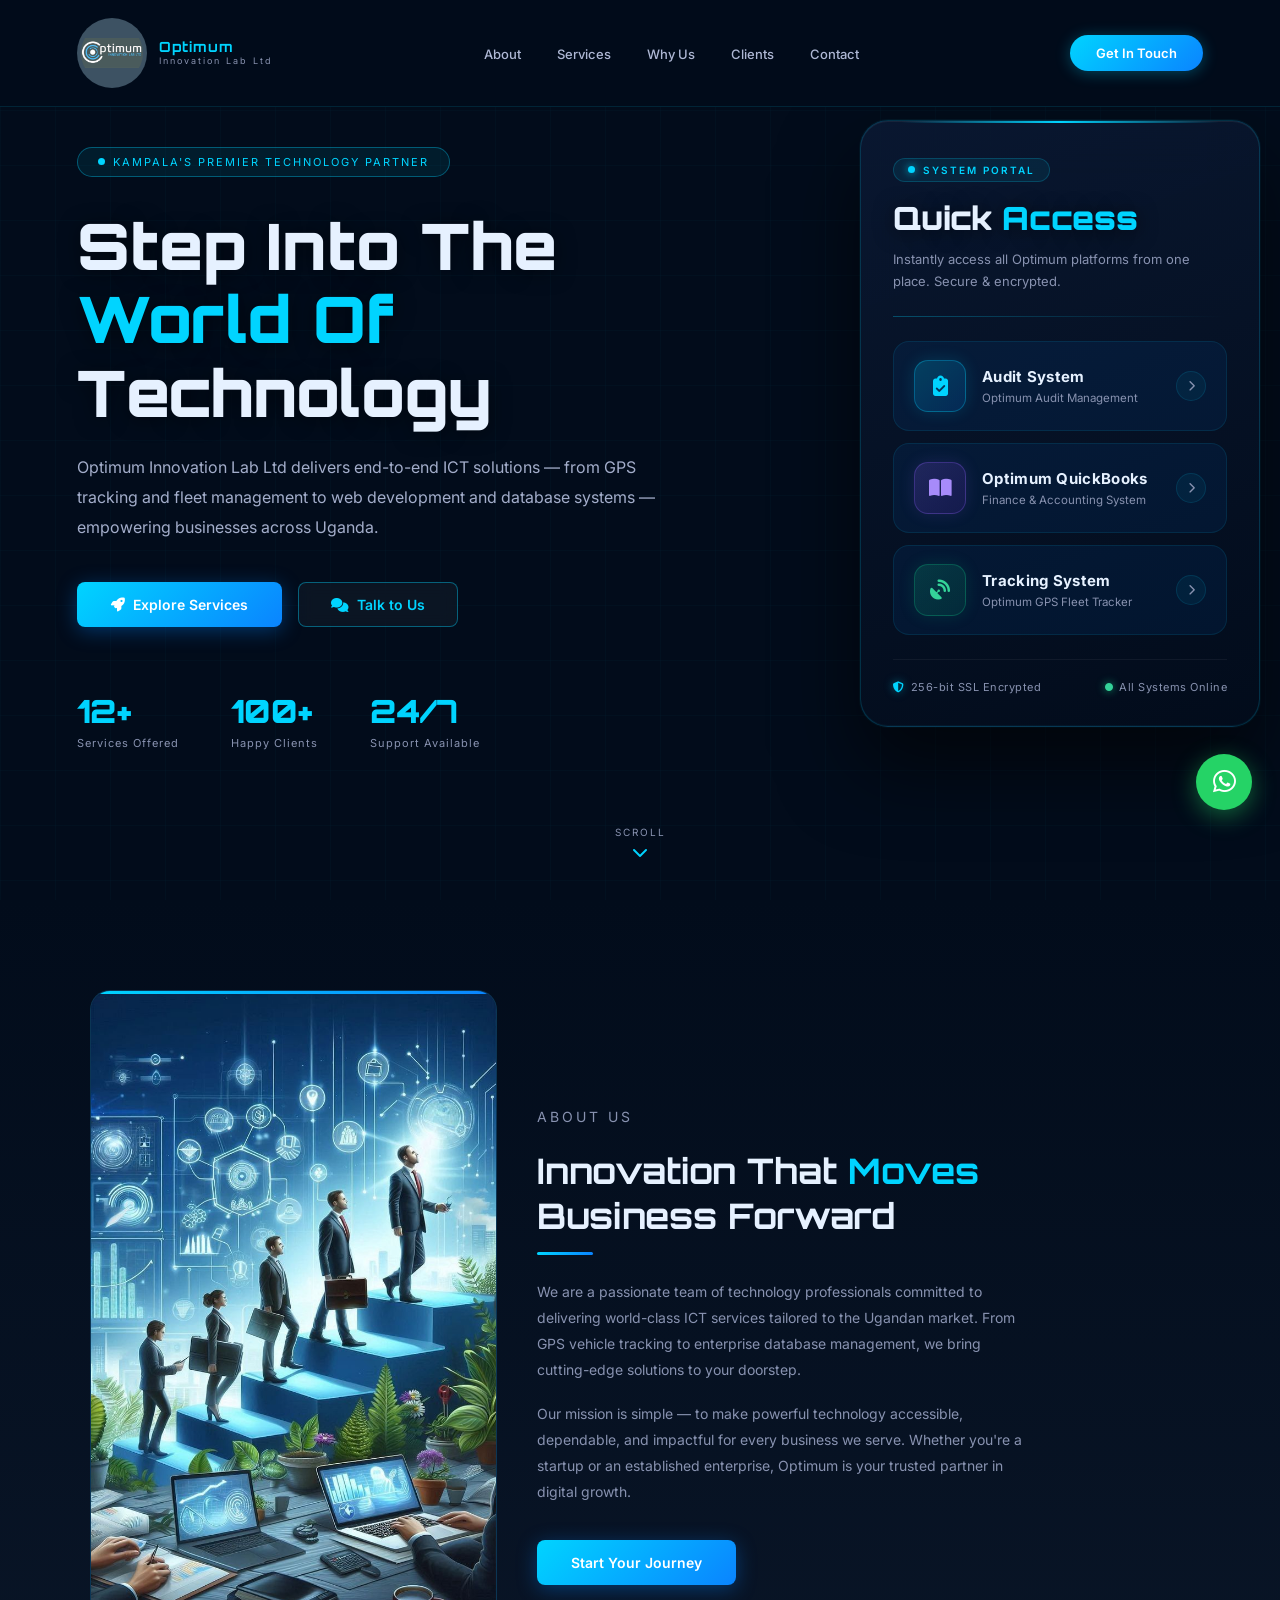
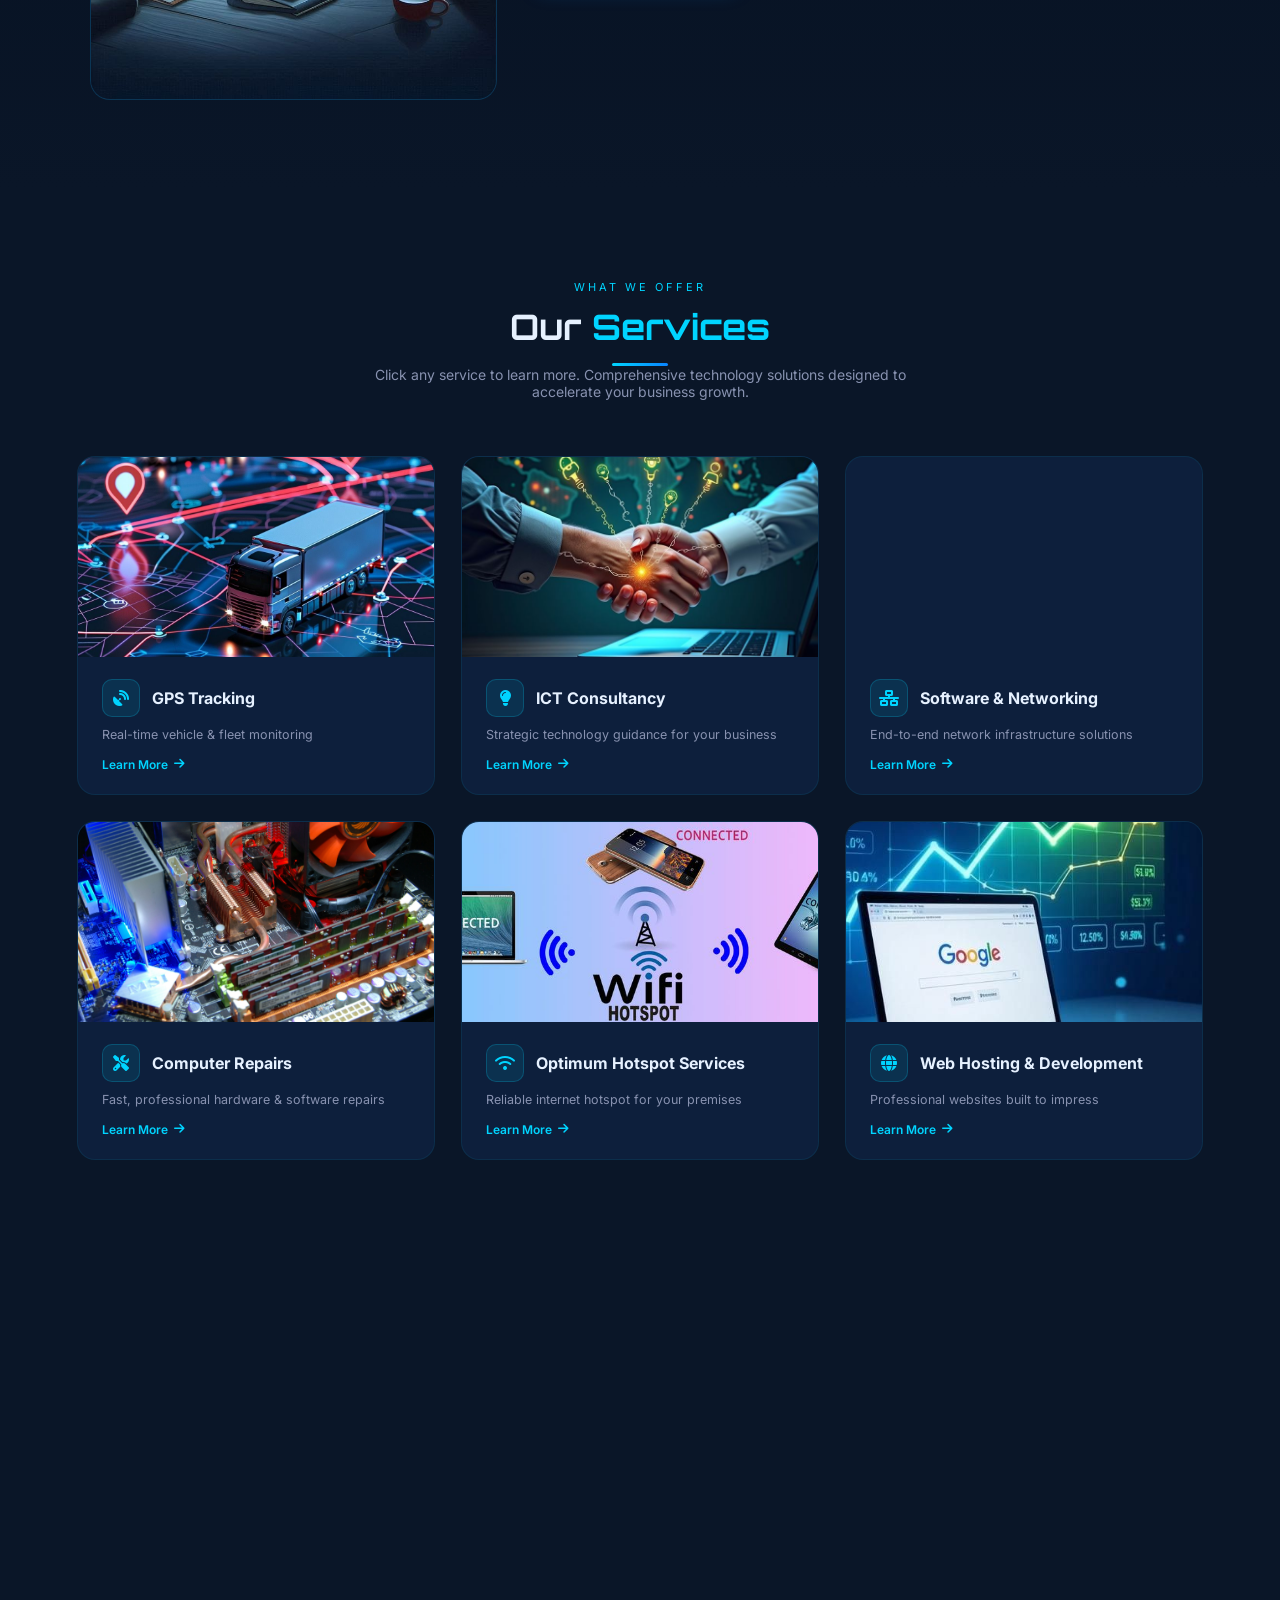
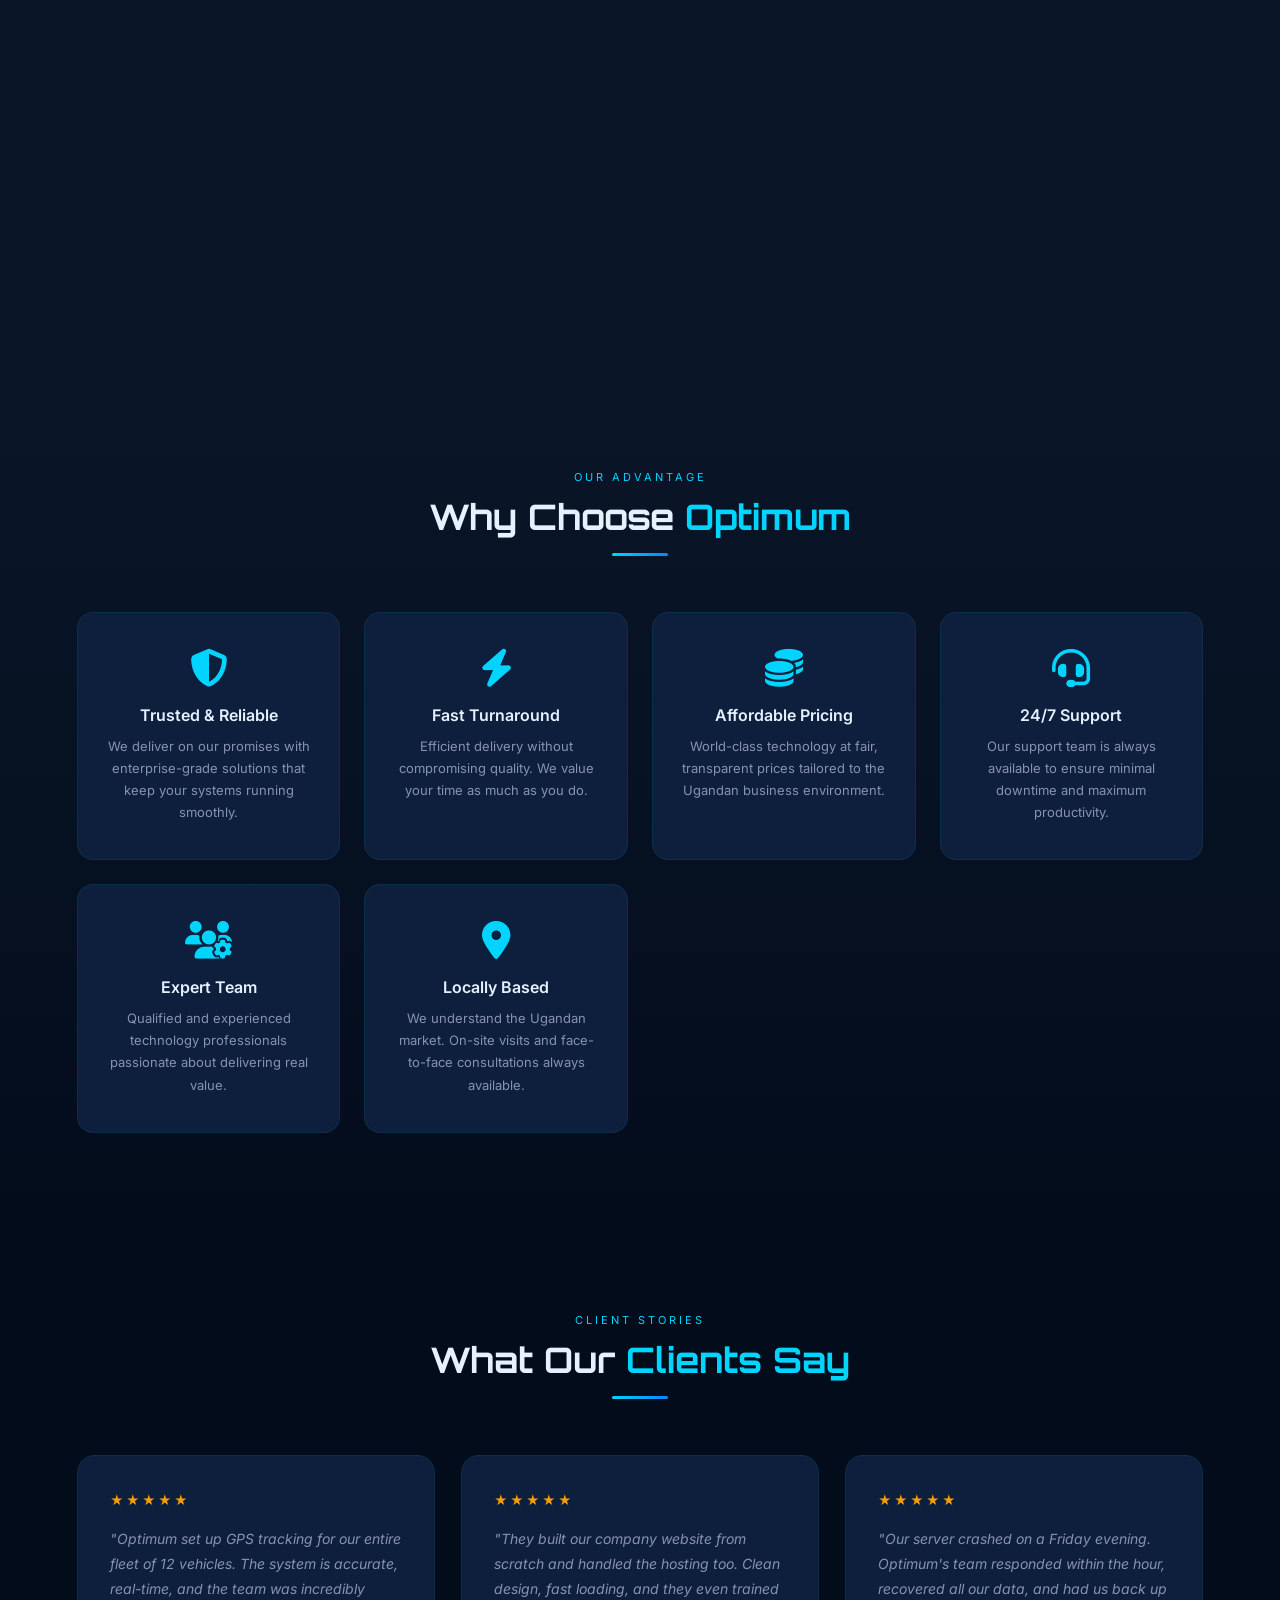
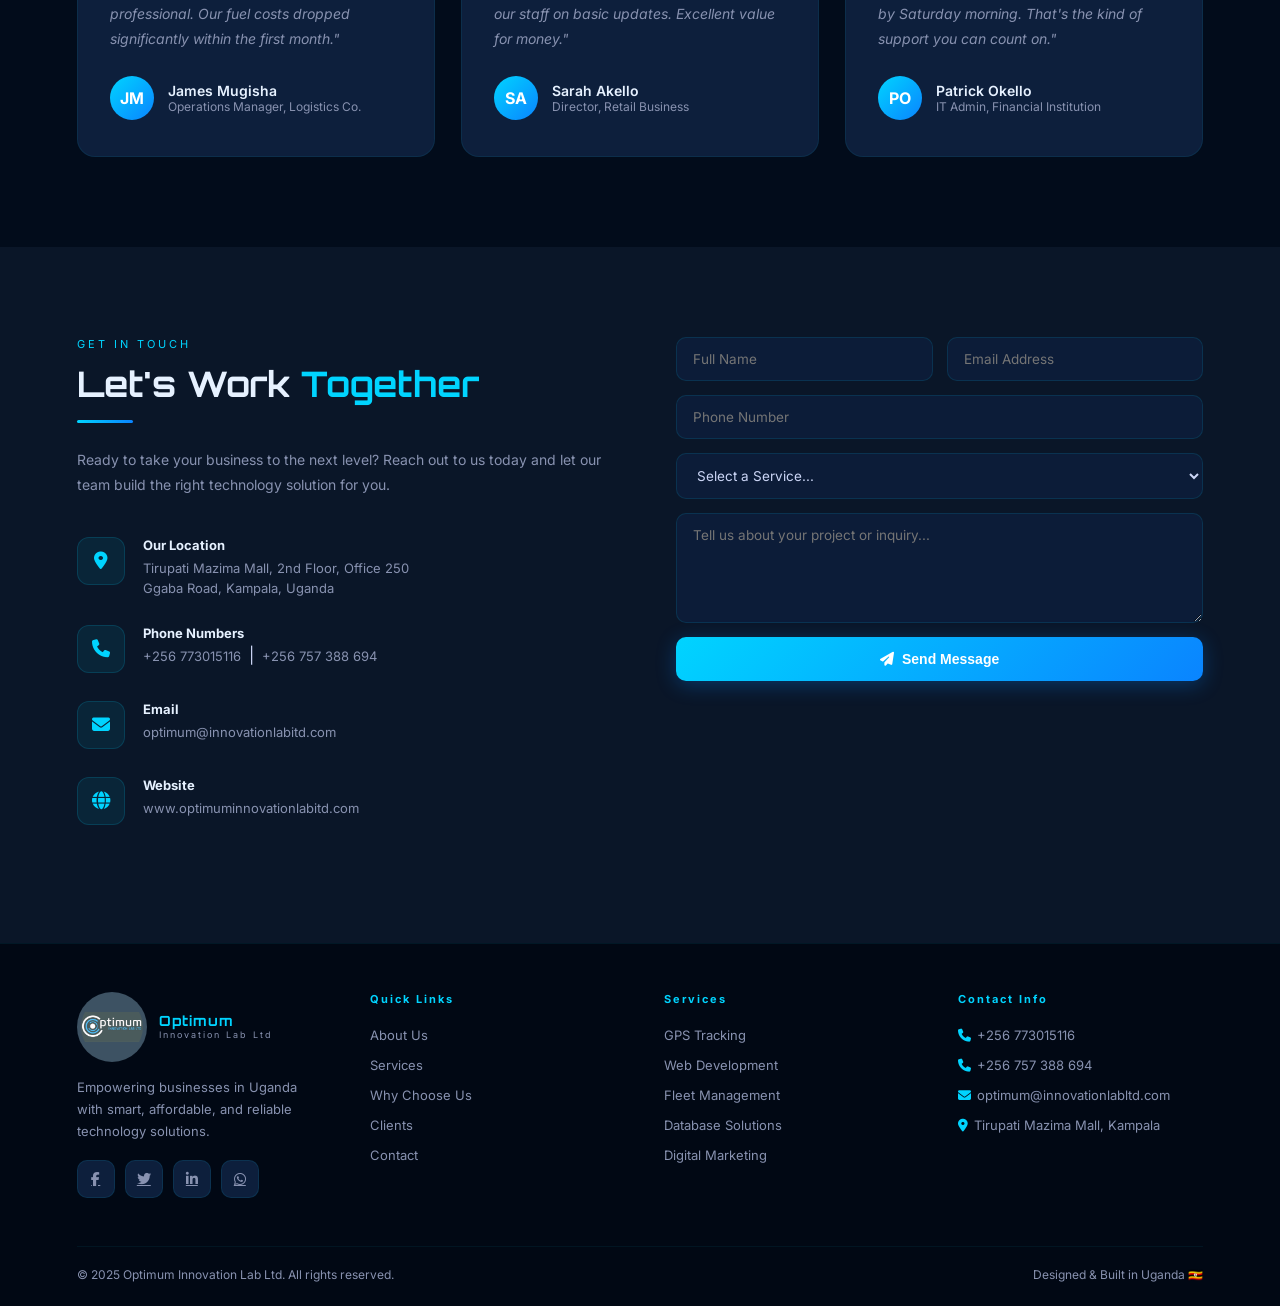
==== index.html @ 9315a6a3 "upgrade" ====
<!DOCTYPE html>
<html lang="en">
<head>
  <meta charset="UTF-8" />
  <meta name="viewport" content="width=device-width, initial-scale=1.0"/>

  <!-- ── SEO META ── -->
  <title>Optimum Innovation Lab Ltd | Premium ICT Solutions in Kampala, Uganda</title>
  <meta name="description" content="Optimum Innovation Lab Ltd is a full-service ICT company in Kampala, Uganda offering GPS tracking, web development, fleet management, database solutions, digital marketing and more."/>
  <meta name="keywords" content="ICT company Uganda, GPS tracking Kampala, web development Uganda, fleet management Uganda, database solutions, digital marketing Uganda, computer repairs Kampala"/>
  <meta name="author" content="Optimum Innovation Lab Ltd"/>
  <meta name="robots" content="index, follow"/>
  <link rel="canonical" href="https://www.optimuminnovationlabitd.com/"/>

  <!-- ── OPEN GRAPH ── -->
  <meta property="og:type" content="website"/>
  <meta property="og:url" content="https://www.optimuminnovationlabitd.com/"/>
  <meta property="og:title" content="Optimum Innovation Lab Ltd | Premium ICT Solutions"/>
  <meta property="og:description" content="Full-service ICT company in Kampala delivering GPS tracking, web development, fleet management, database systems and more."/>
  <meta property="og:image" content="https://www.optimuminnovationlabitd.com/images/og-image.jpg"/>
  <meta property="og:image:width" content="1200"/>
  <meta property="og:image:height" content="630"/>
  <meta property="og:site_name" content="Optimum Innovation Lab Ltd"/>
  <meta property="og:locale" content="en_UG"/>

  <!-- ── TWITTER CARD ── -->
  <meta name="twitter:card" content="summary_large_image"/>
  <meta name="twitter:title" content="Optimum Innovation Lab Ltd | Premium ICT Solutions"/>
  <meta name="twitter:description" content="Full-service ICT company in Kampala delivering GPS tracking, web development, fleet management and more."/>
  <meta name="twitter:image" content="https://www.optimuminnovationlabitd.com/images/og-image.jpg"/>

  <!-- ── FAVICON ── -->
  <link rel="icon" type="image/png" href="images/favicon.png"/>
  <link rel="apple-touch-icon" href="images/favicon.png"/>

  <!-- ── FONTS & ICONS ── -->
  <link href="https://fonts.googleapis.com/css2?family=Inter:wght@300;400;500;600;700;800&family=Orbitron:wght@700;900&display=swap" rel="stylesheet"/>
  <link href="https://cdnjs.cloudflare.com/ajax/libs/font-awesome/6.5.0/css/all.min.css" rel="stylesheet"/>

  <!-- ── STYLES ── -->
  <link rel="stylesheet" href="styles.css"/>

  

</head>
<body>

<!-- PAGE LOADER -->
<div id="loader">
  <div class="loader-logo">OPTIMUM</div>
  <div class="loader-bar"><div class="loader-fill"></div></div>
</div>

<!-- NAV -->
<script src="navbar.js"></script>

<div class="overlay" id="overlay" onclick="toggleMenu()"></div>
<div class="mobile-menu" id="mobileMenu">
  <a href="#about" onclick="toggleMenu()">About</a>
  <a href="#services" onclick="toggleMenu()">Services</a>
  <a href="#why" onclick="toggleMenu()">Why Us</a>
  <a href="#testimonials" onclick="toggleMenu()">Clients</a>
  <a href="#contact" onclick="toggleMenu()">Contact</a>
  <a href="#contact" class="btn-primary mobile-cta" onclick="toggleMenu()">Get In Touch</a>
</div>

<!-- HERO -->
<section id="hero">
  <div class="hero-video-wrap">
    <video autoplay muted loop playsinline>
      <source src="images/11.mp4" type="video/mp4"/>
      <source src="https://assets.mixkit.co/videos/preview/mixkit-digital-data-network-background-47666-large.mp4" type="video/mp4"/>
    </video>
  </div>
  <div class="hero-overlay"></div>

  <div class="hero-inner fade-up">
    <div class="hero-badge">
      <span class="dot"></span>
      Kampala's Premier Technology Partner
    </div>
    <h1>Step Into The <span>World Of</span><br/>Technology</h1>
    <p>Optimum Innovation Lab Ltd delivers end-to-end ICT solutions — from GPS tracking and fleet management to web development and database systems — empowering businesses across Uganda.</p>
    <div class="hero-btns">
      <a href="#services" class="btn-primary"><i class="fas fa-rocket"></i>Explore Services</a>
      <a href="#contact" class="btn-outline"><i class="fas fa-comments"></i>Talk to Us</a>
    </div>
    <div class="stats-bar">
      <div class="stat"><h3>12+</h3><p>Services Offered</p></div>
      <div class="stat"><h3>100+</h3><p>Happy Clients</p></div>
      <div class="stat"><h3>24/7</h3><p>Support Available</p></div>
    </div>
  </div>

  <!-- QUICK ACCESS PANEL -->
  <div class="quick-access fade-up">
    <div class="qa-badge">
      <span class="qa-badge-dot"></span>
      <span>System Portal</span>
    </div>
    <h2 class="qa-title">Quick <span>Access</span></h2>
    <p class="qa-subtitle">Instantly access all Optimum platforms from one place. Secure & encrypted.</p>
    <div class="qa-divider"></div>
    <div class="quick-links">
      <a href="#" class="quick-link-card" target="_blank" rel="noopener">
        <div class="ql-icon-wrap audit"><i class="fas fa-clipboard-check"></i></div>
        <div class="ql-text">
          <span class="ql-title">Audit System</span>
          <span class="ql-desc">Optimum Audit Management</span>
        </div>
        <div class="ql-arrow"><i class="fas fa-chevron-right"></i></div>
      </a>
      <a href="#" class="quick-link-card" target="_blank" rel="noopener">
        <div class="ql-icon-wrap books"><i class="fas fa-book-open"></i></div>
        <div class="ql-text">
          <span class="ql-title">Optimum QuickBooks</span>
          <span class="ql-desc">Finance & Accounting System</span>
        </div>
        <div class="ql-arrow"><i class="fas fa-chevron-right"></i></div>
      </a>
      <a href="#" class="quick-link-card" target="_blank" rel="noopener">
        <div class="ql-icon-wrap tracking"><i class="fas fa-satellite-dish"></i></div>
        <div class="ql-text">
          <span class="ql-title">Tracking System</span>
          <span class="ql-desc">Optimum GPS Fleet Tracker</span>
        </div>
        <div class="ql-arrow"><i class="fas fa-chevron-right"></i></div>
      </a>
    </div>
    <div class="qa-footer">
      <div class="qa-footer-left">
        <i class="fas fa-shield-alt"></i>
        <span>256-bit SSL Encrypted</span>
      </div>
      <div class="qa-footer-right">
        <i class="fas fa-circle"></i>
        <span>All Systems Online</span>
      </div>
    </div>
  </div>

  <div class="scroll-arrow">
    <span>SCROLL</span>
    <i class="fas fa-chevron-down"></i>
  </div>
</section>

<!-- ABOUT -->
<section id="about">
  <div class="about-grid">
    <div class="about-card fade-up">
      <img
        class="about-card-img"
        src="images/_.jpeg"
        alt="Optimum Innovation Lab team at work in Kampala Uganda"
        loading="lazy"
        onerror="this.src='https://images.pexels.com/photos/3183197/pexels-photo-3183197.jpeg?auto=compress&cs=tinysrgb&w=800';"
      />
    </div>
    <div class="about-text fade-up">
      <p class="section-label">About Us</p>
      <h2 class="section-title">Innovation That <span>Moves</span><br/>Business Forward</h2>
      <div class="divider"></div>
      <p>We are a passionate team of technology professionals committed to delivering world-class ICT services tailored to the Ugandan market. From GPS vehicle tracking to enterprise database management, we bring cutting-edge solutions to your doorstep.</p>
      <p>Our mission is simple — to make powerful technology accessible, dependable, and impactful for every business we serve. Whether you're a startup or an established enterprise, Optimum is your trusted partner in digital growth.</p>
      <a href="#contact" class="btn-primary about-cta">Start Your Journey</a>
    </div>
  </div>
</section>

<!-- SERVICES -->
<section id="services">
  <div class="section-header-center fade-up">
    <p class="section-label">What We Offer</p>
    <h2 class="section-title">Our <span>Services</span></h2>
    <div class="divider"></div>
    <p class="section-intro">Click any service to learn more. Comprehensive technology solutions designed to accelerate your business growth.</p>
  </div>
  <div class="services-grid" id="servicesGrid"></div>
</section>

<!-- WHY US -->
<section id="why">
  <div class="section-header-center fade-up">
    <p class="section-label">Our Advantage</p>
    <h2 class="section-title">Why Choose <span>Optimum</span></h2>
    <div class="divider"></div>
  </div>
  <div class="why-grid">
    <div class="why-card fade-up"><i class="fas fa-shield-alt"></i><h3>Trusted & Reliable</h3><p>We deliver on our promises with enterprise-grade solutions that keep your systems running smoothly.</p></div>
    <div class="why-card fade-up"><i class="fas fa-bolt"></i><h3>Fast Turnaround</h3><p>Efficient delivery without compromising quality. We value your time as much as you do.</p></div>
    <div class="why-card fade-up"><i class="fas fa-coins"></i><h3>Affordable Pricing</h3><p>World-class technology at fair, transparent prices tailored to the Ugandan business environment.</p></div>
    <div class="why-card fade-up"><i class="fas fa-headset"></i><h3>24/7 Support</h3><p>Our support team is always available to ensure minimal downtime and maximum productivity.</p></div>
    <div class="why-card fade-up"><i class="fas fa-users-cog"></i><h3>Expert Team</h3><p>Qualified and experienced technology professionals passionate about delivering real value.</p></div>
    <div class="why-card fade-up"><i class="fas fa-map-marker-alt"></i><h3>Locally Based</h3><p>We understand the Ugandan market. On-site visits and face-to-face consultations always available.</p></div>
  </div>
</section>

<!-- TESTIMONIALS -->
<section id="testimonials">
  <div class="section-header-center fade-up">
    <p class="section-label">Client Stories</p>
    <h2 class="section-title">What Our <span>Clients Say</span></h2>
    <div class="divider"></div>
  </div>
  <div class="testimonials-grid">
    <div class="testi-card fade-up">
      <div class="stars">★★★★★</div>
      <p class="testi-text">"Optimum set up GPS tracking for our entire fleet of 12 vehicles. The system is accurate, real-time, and the team was incredibly professional. Our fuel costs dropped significantly within the first month."</p>
      <div class="testi-author">
        <div class="testi-avatar">JM</div>
        <div><div class="testi-name">James Mugisha</div><div class="testi-role">Operations Manager, Logistics Co.</div></div>
      </div>
    </div>
    <div class="testi-card fade-up">
      <div class="stars">★★★★★</div>
      <p class="testi-text">"They built our company website from scratch and handled the hosting too. Clean design, fast loading, and they even trained our staff on basic updates. Excellent value for money."</p>
      <div class="testi-author">
        <div class="testi-avatar">SA</div>
        <div><div class="testi-name">Sarah Akello</div><div class="testi-role">Director, Retail Business</div></div>
      </div>
    </div>
    <div class="testi-card fade-up">
      <div class="stars">★★★★★</div>
      <p class="testi-text">"Our server crashed on a Friday evening. Optimum's team responded within the hour, recovered all our data, and had us back up by Saturday morning. That's the kind of support you can count on."</p>
      <div class="testi-author">
        <div class="testi-avatar">PO</div>
        <div><div class="testi-name">Patrick Okello</div><div class="testi-role">IT Admin, Financial Institution</div></div>
      </div>
    </div>
  </div>
</section>

<!-- CONTACT -->
<section id="contact">
  <div class="contact-grid">
    <div class="fade-up">
      <p class="section-label">Get In Touch</p>
      <h2 class="section-title">Let's Work <span>Together</span></h2>
      <div class="divider"></div>
      <p class="contact-intro">Ready to take your business to the next level? Reach out to us today and let our team build the right technology solution for you.</p>
      <div class="contact-item">
        <div class="contact-icon"><i class="fas fa-map-marker-alt"></i></div>
        <div>
          <strong>Our Location</strong>
          <span>Tirupati Mazima Mall, 2nd Floor, Office 250<br/>Ggaba Road, Kampala, Uganda</span>
        </div>
      </div>
      <div class="contact-item">
        <div class="contact-icon"><i class="fas fa-phone"></i></div>
        <div>
          <strong>Phone Numbers</strong>
          <a href="tel:+256702868476">+256 773015116</a> &nbsp;|&nbsp;
          <a href="tel:+256757388694">+256 757 388 694</a>
        </div>
      </div>
      <div class="contact-item">
        <div class="contact-icon"><i class="fas fa-envelope"></i></div>
        <div>
          <strong>Email</strong>
          <a href="mailto:optimum@innovationlabitd.com">optimum@innovationlabitd.com</a>
        </div>
      </div>
      <div class="contact-item">
        <div class="contact-icon"><i class="fas fa-globe"></i></div>
        <div>
          <strong>Website</strong>
          <a href="https://www.optimuminnovationlabitd.com" target="_blank" rel="noopener">www.optimuminnovationlabitd.com</a>
        </div>
      </div>
    </div>
    <div class="fade-up">
      <form class="contact-form" id="contactForm" action="https://formsubmit.co/messiahpatrick6@gmail.com" method="POST">

  <!-- ── FORMSUBMIT SETTINGS ── -->
  <input type="hidden" name="_subject" value="New Enquiry — Optimum Innovation Lab Ltd"/>
  <input type="hidden" name="_captcha" value="false"/>
  <input type="hidden" name="_template" value="table"/>
  <input type="hidden" name="_next" value="https://www.optimuminnovationlabitd.com/thank-you.html"/>

  <div class="form-row">
    <input type="text" name="full_name" placeholder="Full Name" required/>
    <input type="email" name="email" placeholder="Email Address" required/>
  </div>
  <input type="tel" name="phone" placeholder="Phone Number"/>
  <select name="service">
    <option value="">Select a Service...</option>
    <option>GPS Tracking</option>
    <option>ICT Consultancy</option>
    <option>Software & Networking</option>
    <option>Computer Repairs</option>
    <option>Optimum Hotspot Services</option>
    <option>Web Hosting & Development</option>
    <option>Graphics Designing</option>
    <option>Digital Marketing</option>
    <option>Computer Hardware</option>
    <option>Fleet Management</option>
    <option>Database Management</option>
    <option>Embroidery</option>
    <option>Other</option>
  </select>
  <textarea name="message" placeholder="Tell us about your project or inquiry..."></textarea>
  <button type="submit" class="submit-btn">
    <i class="fas fa-paper-plane"></i> Send Message
  </button>

</form>



    </div>
  </div>
</section>

<!-- FOOTER -->
<footer>
  <div class="footer-grid">
    <div class="footer-col">
      <a href="#hero" class="logo">
        <img
          class="logo-img"
          src="images/web logo-01.jpg.jpeg"
          alt="Optimum Innovation Lab Ltd"
          onerror="this.style.display='none'; this.nextElementSibling.style.display='flex';"
        />
        <div class="logo-icon">O</div>
        <div class="logo-text">
          <span class="logo-name">Optimum</span>
          <span class="logo-sub">Innovation Lab Ltd</span>
        </div>
      </a>
      <p>Empowering businesses in Uganda with smart, affordable, and reliable technology solutions.</p>
      <div class="social-links">
        <a href="#" aria-label="Facebook"><i class="fab fa-facebook-f"></i></a>
        <a href="#" aria-label="Twitter"><i class="fab fa-twitter"></i></a>
        <a href="#" aria-label="LinkedIn"><i class="fab fa-linkedin-in"></i></a>
        <a href="https://wa.me/256702868476" target="_blank" rel="noopener" aria-label="WhatsApp"><i class="fab fa-whatsapp"></i></a>
      </div>
    </div>
    <div class="footer-col">
      <h4>Quick Links</h4>
      <ul>
        <li><a href="#about">About Us</a></li>
        <li><a href="#services">Services</a></li>
        <li><a href="#why">Why Choose Us</a></li>
        <li><a href="#testimonials">Clients</a></li>
        <li><a href="#contact">Contact</a></li>
      </ul>
    </div>
    <div class="footer-col">
      <h4>Services</h4>
      <ul>
        <li><a href="gps-tracking.html">GPS Tracking</a></li>
        <li><a href="web-hosting.html">Web Development</a></li>
        <li><a href="fleet-management.html">Fleet Management</a></li>
        <li><a href="database-management.html">Database Solutions</a></li>
        <li><a href="digital-marketing.html">Digital Marketing</a></li>
      </ul>
    </div>
    <div class="footer-col">
      <h4>Contact Info</h4>
      <ul>
        <li><a href="tel:+256773015116"><i class="fas fa-phone footer-icon"></i>+256 773015116</a></li>
        <li><a href="tel:+256757388694"><i class="fas fa-phone footer-icon"></i>+256 757 388 694</a></li>
        <li><a href="mailto:optimum@innovationlabltd.com"><i class="fas fa-envelope footer-icon"></i>optimum@innovationlabltd.com</a></li>
        <li><span><i class="fas fa-map-marker-alt footer-icon"></i>Tirupati Mazima Mall, Kampala</span></li>
      </ul>
    </div>
  </div>
  <div class="footer-bottom">
    <p>© 2025 Optimum Innovation Lab Ltd. All rights reserved.</p>
    <p>Designed & Built in Uganda 🇺🇬</p>
  </div>
</footer>

<!-- WHATSAPP -->
<a href="https://wa.me/256702868476?text=Hello%20Optimum%20Innovation%20Lab%2C%20I%20would%20like%20to%20enquire%20about%20your%20services."
   class="whatsapp-btn" target="_blank" rel="noopener" aria-label="Chat on WhatsApp">
  <i class="fab fa-whatsapp"></i>
</a>

<!-- SCROLL TOP -->
<button class="scroll-top" id="scrollTop" onclick="window.scrollTo({top:0,behavior:'smooth'})" aria-label="Scroll to top">
  <i class="fas fa-chevron-up"></i>
</button>

<script>

  
  /* ── SERVICE DATA ── */
  const services = [
    { name: "GPS Tracking",             page: "gps-tracking.html",        icon: "fas fa-satellite-dish", image: "images/gps1.jpg",      tagline: "Real-time vehicle & fleet monitoring" },
    { name: "ICT Consultancy",           page: "ict-consultancy.html",      icon: "fas fa-lightbulb",      image: "images/consult.jpeg",  tagline: "Strategic technology guidance for your business" },
    { name: "Software & Networking",     page: "software-networking.html",  icon: "fas fa-network-wired",  image: "https://images.pexels.com/photos/2881232/pexels-photo-2881232.jpeg?auto=compress&cs=tinysrgb&w=800", tagline: "End-to-end network infrastructure solutions" },
    { name: "Computer Repairs",          page: "computer-repairs.html",     icon: "fas fa-tools",          image: "images/repair.jpg",    tagline: "Fast, professional hardware & software repairs" },
    { name: "Optimum Hotspot Services",      page: "oil-hotspot.html",          icon: "fas fa-wifi",           image: "images/hot.jpeg",      tagline: "Reliable internet hotspot for your premises" },
    { name: "Web Hosting & Development", page: "web-hosting.html",          icon: "fas fa-globe",          image: "images/wbhst.jpeg",    tagline: "Professional websites built to impress" },
    { name: "Graphics Designing",        page: "graphics-design.html",      icon: "fas fa-paint-brush",    image: "images/grphiks.jpeg",  tagline: "Creative visuals that communicate your brand" },
    { name: "Digital Marketing",         page: "digital-marketing.html",    icon: "fas fa-bullhorn",       image: "images/digital.jpeg",  tagline: "Grow your brand's online presence" },
    { name: "Computer Hardware",         page: "computer-hardware.html",    icon: "fas fa-desktop",        image: "images/cc.jpeg",       tagline: "Quality hardware supply at competitive prices" },
    { name: "Fleet Management",          page: "fleet-management.html",     icon: "fas fa-truck",          image: "images/fleet.jpg",     tagline: "Complete control over your vehicle fleet" },
    { name: "Database Management",       page: "database-management.html",  icon: "fas fa-database",       image: "https://images.pexels.com/photos/325229/pexels-photo-325229.jpeg?auto=compress&cs=tinysrgb&w=800", tagline: "Secure, scalable database solutions" },
    { name: "Embroidery",                page: "embroidery.html",           icon: "fas fa-tshirt",         image: "images/ebb.jpeg",      tagline: "Custom branded apparel & merchandise" }
  ];

  /* ── RENDER SERVICE CARDS ── */
  function renderServices() {
    const grid = document.getElementById('servicesGrid');
    services.forEach(svc => {
      const card = document.createElement('div');
      card.className = 'service-card fade-up';
      card.onclick = () => window.location.href = svc.page;
      card.innerHTML = `
        <div class="svc-img-wrap">
          <img class="svc-img" src="${svc.image}" alt="${svc.name}" loading="lazy"
            onerror="this.src='https://images.pexels.com/photos/3183197/pexels-photo-3183197.jpeg?auto=compress&cs=tinysrgb&w=800'"/>
        </div>
        <div class="svc-body">
          <div class="svc-icon-row">
            <div class="svc-icon-sm"><i class="${svc.icon}"></i></div>
            <h3>${svc.name}</h3>
          </div>
          <p>${svc.tagline}</p>
          <span class="svc-cta">Learn More <i class="fas fa-arrow-right"></i></span>
        </div>
      `;
      grid.appendChild(card);
    });
  }

  /* ── MOBILE MENU ── */
  function toggleMenu() {
    document.getElementById('mobileMenu').classList.toggle('open');
    document.getElementById('overlay').classList.toggle('open');
  }

  /* ── NAV SCROLL ── */
  window.addEventListener('scroll', () => {
    document.getElementById('navbar').classList.toggle('scrolled', window.scrollY > 60);
    document.getElementById('scrollTop').classList.toggle('show', window.scrollY > 400);
  });

  /* ── FADE ANIMATION ── */
  const observer = new IntersectionObserver(entries => {
    entries.forEach(e => { if (e.isIntersecting) e.target.classList.add('visible'); });
  }, { threshold: 0.08 });

  /* ── INIT ── */
  window.addEventListener('DOMContentLoaded', () => {
    renderServices();
    setTimeout(() => {
      document.querySelectorAll('.fade-up').forEach(el => observer.observe(el));
    }, 100);
    setTimeout(() => {
      document.getElementById('loader').classList.add('hidden');
    }, 2000);
  });

  

</script>
</body>
</html>
---- styles.css ----
/*==================== INDEX.HTML FILE =========================================*/
    *, *::before, *::after { margin: 0; padding: 0; box-sizing: border-box; }

    /* ── VARIABLES ── */
    :root {
      --navy: #020c1b;
      --dark: #0a1628;
      --card: #0d1f3c;
      --blue: #0a84ff;
      --cyan: #00d4ff;
      --light: #ccd6f6;
      --muted: #8892b0;
      --white: #e6f1ff;
    }

    /* ── BASE ── */
    html { scroll-behavior: smooth; }
    body { font-family: 'Inter', sans-serif; background: var(--navy); color: var(--light); overflow-x: hidden; }

    /* ── SCROLLBAR ── */
    ::-webkit-scrollbar { width: 5px; }
    ::-webkit-scrollbar-track { background: var(--navy); }
    ::-webkit-scrollbar-thumb { background: var(--cyan); border-radius: 3px; }

    /* ── ANIMATIONS ── */
    @keyframes flicker { 0%,100%{ opacity:1 } 50%{ opacity:0.4 } }
    @keyframes load { from{ width:0 } to{ width:100% } }
    @keyframes pulse { 0%,100%{ opacity:1; transform:scale(1) } 50%{ opacity:0.4; transform:scale(0.8) } }
    @keyframes bounce { 0%,100%{ transform:translateY(0) } 50%{ transform:translateY(6px) } }
    @keyframes waggle {
      0%,100%{ transform:scale(1) }
      10%{ transform:scale(1.1) rotate(8deg) }
      20%{ transform:scale(1.1) rotate(-6deg) }
      30%{ transform:scale(1) }
    }

    /* ── PAGE LOADER ── */
    #loader {
      position: fixed; inset: 0; z-index: 9999;
      background: var(--navy);
      display: flex; flex-direction: column;
      align-items: center; justify-content: center; gap: 24px;
      transition: opacity 0.5s, visibility 0.5s;
    }
    #loader.hidden { opacity: 0; visibility: hidden; }
    .loader-logo {
      font-family: 'Orbitron', sans-serif;
      font-size: 2rem; font-weight: 900; color: var(--cyan);
      letter-spacing: 4px;
      animation: flicker 1.5s ease-in-out infinite;
    }
    .loader-bar { width: 200px; height: 3px; background: rgba(255,255,255,0.08); border-radius: 3px; overflow: hidden; }
    .loader-fill {
      height: 100%;
      background: linear-gradient(90deg, var(--blue), var(--cyan));
      border-radius: 3px;
      animation: load 1.8s ease-in-out forwards;
    }

    /* ── NAV ── */
    nav {
      position: fixed; top: 0; width: 100%; z-index: 1000;
      display: flex; align-items: center; justify-content: space-between;
      padding: 18px 6%;
      background: rgba(2,12,27,0.0);
      backdrop-filter: blur(0px);
      border-bottom: 1px solid transparent;
      transition: all 0.4s;
    }
    nav.scrolled {
      padding: 12px 6%;
      background: rgba(2,12,27,0.95);
      backdrop-filter: blur(12px);
      border-bottom: 1px solid rgba(0,212,255,0.12);
    }
    .logo { display: flex; align-items: center; gap: 12px; text-decoration: none; }
    .logo-img {
      height: 70px; width: 70px;
      object-fit: contain; border-radius: 50%;
      background: #3d5263; padding: 4px;
    }
    .logo-icon {
      width: 44px; height: 44px; border-radius: 12px;
      background: linear-gradient(135deg, var(--cyan), var(--blue));
      display: none; align-items: center; justify-content: center;
      font-size: 20px; color: #fff; font-weight: 900;
      font-family: 'Orbitron', sans-serif;
      box-shadow: 0 0 20px rgba(0,212,255,0.35);
    }
    .logo-text { display: flex; flex-direction: column; line-height: 1.2; }
    .logo-name { font-family: 'Orbitron', sans-serif; font-size: 14px; font-weight: 700; color: var(--cyan); letter-spacing: 1px; }
    .logo-sub { font-size: 9px; color: var(--muted); letter-spacing: 2px; }

    .nav-links { display: flex; gap: 36px; list-style: none; }
    .nav-links a {
      color: rgba(204,214,246,0.85); text-decoration: none;
      font-size: 13px; font-weight: 500;
      transition: color 0.3s; position: relative;
    }
    .nav-links a::after {
      content: ''; position: absolute; bottom: -5px; left: 0;
      width: 0; height: 2px; background: var(--cyan); transition: width 0.3s;
    }
    .nav-links a:hover { color: var(--cyan); }
    .nav-links a:hover::after { width: 100%; }

    .nav-cta {
      padding: 10px 26px; border-radius: 30px;
      background: linear-gradient(135deg, var(--cyan), var(--blue));
      color: #fff; font-size: 13px; font-weight: 600;
      cursor: pointer; transition: all 0.3s; text-decoration: none;
      box-shadow: 0 2px 15px rgba(0,212,255,0.3);
    }
    .nav-cta:hover { transform: translateY(-2px); box-shadow: 0 5px 25px rgba(0,212,255,0.5); }

    .hamburger { display: none; flex-direction: column; gap: 5px; cursor: pointer; }
    .hamburger span { width: 25px; height: 2px; background: var(--cyan); border-radius: 2px; transition: all 0.3s; }

    /* ── MOBILE MENU ── */
    .mobile-menu {
      position: fixed; top: 0; right: 0; bottom: 0; width: 280px;
      background: var(--dark); border-left: 1px solid rgba(0,212,255,0.1);
      z-index: 1001; padding: 100px 32px;
      transform: translateX(100%); transition: transform 0.3s;
      display: flex; flex-direction: column; gap: 24px;
    }
    .mobile-menu.open { transform: translateX(0); }
    .mobile-menu a { color: var(--light); text-decoration: none; font-size: 16px; font-weight: 500; transition: color 0.3s; }
    .mobile-menu a:hover { color: var(--cyan); }
    .mobile-cta { text-align: center; margin-top: 8px; }

    .overlay { position: fixed; inset: 0; background: rgba(0,0,0,0.7); z-index: 1000; display: none; }
    .overlay.open { display: block; }

    /* ── BUTTONS ── */
    .btn-primary {
      padding: 14px 34px; border-radius: 8px;
      background: linear-gradient(135deg, var(--cyan), var(--blue));
      color: #fff; font-weight: 600; font-size: 14px;
      text-decoration: none; transition: all 0.3s;
      box-shadow: 0 4px 20px rgba(0,132,255,0.35);
      display: inline-flex; align-items: center; gap: 8px;
      border: none; cursor: pointer;
    }
    .btn-primary:hover { transform: translateY(-3px); box-shadow: 0 10px 35px rgba(0,212,255,0.45); }

    .btn-outline {
      padding: 14px 34px; border-radius: 8px;
      background: rgba(255,255,255,0.05); backdrop-filter: blur(8px);
      border: 1px solid rgba(0,212,255,0.4);
      color: var(--cyan); font-weight: 600; font-size: 14px;
      text-decoration: none; transition: all 0.3s;
      display: inline-flex; align-items: center; gap: 8px;
    }
    .btn-outline:hover { background: rgba(0,212,255,0.12); transform: translateY(-3px); }

    /* ── SECTIONS SHARED ── */
    section { padding: 100px 6%; }
    .section-label { font-size: 11px; letter-spacing: 3px; text-transform: uppercase; color: var(--cyan); margin-bottom: 10px; }
    .section-title { font-family: 'Orbitron', sans-serif; font-size: clamp(1.6rem, 3vw, 2.4rem); font-weight: 700; color: var(--white); margin-bottom: 14px; }
    .section-title span { color: var(--cyan); }
    .section-intro { color: var(--muted); font-size: 14px; }
    .divider { width: 56px; height: 3px; border-radius: 2px; background: linear-gradient(90deg, var(--cyan), var(--blue)); margin: 14px 0 22px; }
    .section-header-center { text-align: center; max-width: 600px; margin: 0 auto 60px; }
    .section-header-center .divider { margin: 16px auto 20px; }

    /* ── HERO ── */
    #hero {
      min-height: 100vh; position: relative;
      display: flex; align-items: center;
      justify-content: space-between;
      padding: 140px 6% 100px; overflow: hidden;
      gap: 40px;
    }
    .hero-video-wrap { position: absolute; inset: 0; z-index: 0; }
    .hero-video-wrap video { width: 100%; height: 100%; object-fit: cover; opacity: 1; }
    .hero-overlay {
      position: absolute; inset: 0; z-index: 1;
      background: linear-gradient(135deg, rgba(2,12,27,0.88) 0%, rgba(2,12,27,0.70) 50%, rgba(2,12,27,0.80) 100%);
    }
    .hero-overlay::after {
      content: ''; position: absolute; inset: 0;
      background-image:
        linear-gradient(rgba(0,212,255,0.025) 1px, transparent 1px),
        linear-gradient(90deg, rgba(0,212,255,0.025) 1px, transparent 1px);
      background-size: 55px 55px;
    }
    .hero-inner { position: relative; z-index: 2; max-width: 580px; flex-shrink: 0; }
    .hero-badge {
      display: inline-flex; align-items: center; gap: 8px;
      padding: 7px 20px; border-radius: 50px;
      border: 1px solid rgba(0,212,255,0.35);
      background: rgba(0,212,255,0.08);
      font-size: 11px; letter-spacing: 2px; text-transform: uppercase;
      color: var(--cyan); margin-bottom: 32px;
    }
    .hero-badge .dot { width: 7px; height: 7px; border-radius: 50%; background: var(--cyan); animation: pulse 2s infinite; }
    .hero-inner h1 {
      font-family: 'Orbitron', sans-serif;
      font-size: clamp(2.2rem, 5vw, 4rem);
      font-weight: 900; line-height: 1.15; color: var(--white);
      margin-bottom: 24px; text-shadow: 0 2px 20px rgba(0,0,0,0.5);
    }
    .hero-inner h1 span { color: var(--cyan); }
    .hero-inner p { font-size: 16px; color: rgba(204,214,246,0.8); line-height: 1.85; margin-bottom: 40px; max-width: 580px; }
    .hero-btns { display: flex; gap: 16px; flex-wrap: wrap; margin-bottom: 64px; }
    .stats-bar { display: flex; gap: 52px; flex-wrap: wrap; }
    .stat h3 { font-family: 'Orbitron', sans-serif; font-size: 2rem; font-weight: 900; color: var(--cyan); }
    .stat p { font-size: 11px; color: var(--muted); letter-spacing: 1px; margin-top: 2px; }
    .scroll-arrow {
      position: absolute; bottom: 40px; left: 50%;
      transform: translateX(-50%); z-index: 3;
      display: flex; flex-direction: column; align-items: center; gap: 6px;
    }
    .scroll-arrow span { font-size: 10px; letter-spacing: 2px; color: var(--muted); }
    .scroll-arrow i { color: var(--cyan); animation: bounce 2s infinite; }

    /* ── QUICK ACCESS PANEL ── */
    .quick-access {
      position: absolute;
      right: 20px;
      top: 120px;
      z-index: 2;
      width: 400px;
      padding: 36px 32px 32px;
      background: linear-gradient(160deg, rgba(10,25,50,0.92) 0%, rgba(2,12,27,0.96) 100%);
      backdrop-filter: blur(28px);
      border-radius: 28px;
      border: 1px solid rgba(0,212,255,0.18);
      box-shadow:
        0 40px 80px rgba(0,0,0,0.6),
        0 0 0 1px rgba(0,212,255,0.06),
        inset 0 1px 0 rgba(255,255,255,0.06),
        inset 0 -1px 0 rgba(0,212,255,0.05);
    }
    .quick-access::before {
      content: '';
      position: absolute; top: 0; left: 10%; right: 10%; height: 2px;
      background: linear-gradient(90deg, transparent, var(--cyan), transparent);
      border-radius: 2px;
    }
    .qa-badge {
      display: inline-flex; align-items: center; gap: 8px;
      padding: 5px 14px; border-radius: 50px;
      background: rgba(0,212,255,0.08);
      border: 1px solid rgba(0,212,255,0.2);
      margin-bottom: 18px;
    }
    .qa-badge-dot {
      width: 7px; height: 7px; border-radius: 50%;
      background: var(--cyan);
      box-shadow: 0 0 8px rgba(0,212,255,0.9);
      animation: pulse 2s infinite;
    }
    .qa-badge span:last-child { font-size: 10px; font-weight: 600; letter-spacing: 2px; text-transform: uppercase; color: var(--cyan); }
    .qa-title {
      font-family: 'Orbitron', sans-serif;
      font-size: clamp(1.6rem, 2.5vw, 2.2rem);
      font-weight: 900; line-height: 1.15; color: var(--white);
      margin-bottom: 12px; text-shadow: 0 2px 20px rgba(0,0,0,0.6);
    }
    .qa-title span { color: var(--cyan); }
    .qa-subtitle { font-size: 13px; color: var(--muted); line-height: 1.7; }
    .qa-divider { height: 1px; background: linear-gradient(90deg, rgba(0,212,255,0.3), transparent); margin: 24px 0; }

    .quick-links { display: flex; flex-direction: column; gap: 12px; margin-bottom: 24px; }
    .quick-link-card {
      display: flex; align-items: center; gap: 16px;
      padding: 18px 20px;
      background: rgba(10,132,255,0.08);
      border: 1px solid rgba(0,212,255,0.1);
      border-radius: 16px; text-decoration: none;
      transition: all 0.3s ease; cursor: pointer;
      position: relative; overflow: hidden;
    }
    .quick-link-card::before {
      content: '';
      position: absolute; top: 0; left: -100%;
      width: 60%; height: 100%;
      background: linear-gradient(90deg, transparent, rgba(0,212,255,0.06), transparent);
      transition: left 0.5s ease; pointer-events: none;
    }
    .quick-link-card:hover::before { left: 150%; }
    .quick-link-card:hover {
      background: rgba(0,212,255,0.07);
      border-color: rgba(0,212,255,0.35);
      transform: translateY(-2px);
      box-shadow: 0 12px 28px rgba(0,0,0,0.35), 0 0 0 1px rgba(0,212,255,0.1);
    }
    .ql-icon-wrap { width: 52px; height: 52px; border-radius: 14px; flex-shrink: 0; display: flex; align-items: center; justify-content: center; font-size: 20px; transition: all 0.3s; }
    .ql-icon-wrap.audit { background: linear-gradient(135deg, rgba(0,212,255,0.2), rgba(0,132,255,0.15)); border: 1px solid rgba(0,212,255,0.3); color: #00d4ff; box-shadow: 0 0 16px rgba(0,212,255,0.15); }
    .ql-icon-wrap.books { background: linear-gradient(135deg, rgba(139,92,246,0.2), rgba(109,40,217,0.15)); border: 1px solid rgba(139,92,246,0.3); color: #a78bfa; box-shadow: 0 0 16px rgba(139,92,246,0.15); }
    .ql-icon-wrap.tracking { background: linear-gradient(135deg, rgba(16,185,129,0.2), rgba(5,150,105,0.15)); border: 1px solid rgba(16,185,129,0.3); color: #34d399; box-shadow: 0 0 16px rgba(16,185,129,0.15); }
    .quick-link-card:hover .ql-icon-wrap { transform: scale(1.1); }
    .quick-link-card:hover .ql-icon-wrap.audit { box-shadow: 0 0 24px rgba(0,212,255,0.35); }
    .quick-link-card:hover .ql-icon-wrap.books { box-shadow: 0 0 24px rgba(139,92,246,0.35); }
    .quick-link-card:hover .ql-icon-wrap.tracking { box-shadow: 0 0 24px rgba(16,185,129,0.35); }
    .ql-text { display: flex; flex-direction: column; gap: 4px; flex: 1; }
    .ql-title { font-size: 15px; font-weight: 700; color: var(--white); letter-spacing: 0.3px; transition: color 0.3s; }
    .quick-link-card:hover .ql-title { color: var(--cyan); }
    .ql-desc { font-size: 11.5px; color: var(--muted); line-height: 1.4; }
    .ql-arrow { width: 30px; height: 30px; border-radius: 50%; flex-shrink: 0; background: rgba(0,212,255,0.06); border: 1px solid rgba(0,212,255,0.12); display: flex; align-items: center; justify-content: center; color: var(--muted); font-size: 11px; transition: all 0.3s; }
    .quick-link-card:hover .ql-arrow { background: var(--cyan); border-color: var(--cyan); color: var(--navy); box-shadow: 0 0 14px rgba(0,212,255,0.45); }
    .qa-footer { display: flex; align-items: center; justify-content: space-between; padding-top: 20px; border-top: 1px solid rgba(255,255,255,0.05); }
    .qa-footer-left, .qa-footer-right { display: flex; align-items: center; gap: 6px; font-size: 11px; color: var(--muted); letter-spacing: 0.5px; }
    .qa-footer-left i { color: var(--cyan); font-size: 11px; filter: drop-shadow(0 0 4px rgba(0,212,255,0.5)); }
    .qa-footer-right i { color: #34d399; font-size: 8px; filter: drop-shadow(0 0 4px rgba(16,185,129,0.8)); animation: pulse 2s infinite; }

    /* ── ABOUT ── */
    #about {
      background: linear-gradient(180deg, var(--navy) 0%, var(--dark) 100%);
      display: flex; justify-content: center;
    }
    .about-grid {
      display: grid; grid-template-columns: 0.6fr 1fr;
      gap: 16px; align-items: center;
      max-width: 1100px; width: 100%;
    }
    .about-card {
      background: var(--card); border: 1px solid rgba(0,212,255,0.12);
      border-radius: 20px; position: relative; overflow: hidden;
      padding: 0; width: 100%;
    }
    .about-card::before {
      content: ''; position: absolute; top: 0; left: 0; right: 0;
      height: 3px; background: linear-gradient(90deg, var(--cyan), var(--blue)); z-index: 1;
    }
    .about-card-img { width: 100%; height: 100%; min-height: 500px; object-fit: cover; display: block; transition: transform 0.5s; }
    .about-card-img:hover { transform: scale(1.04); }
    .about-text { padding-left: 24px; max-width: 520px; }
    .about-text p { color: var(--muted); line-height: 1.85; font-size: 14px; margin-bottom: 18px; }
    .about-text p:last-of-type { margin-bottom: 0; }
    .about-cta { display: inline-block; margin-top: 36px; }

    /* ── SERVICES ── */
    #services { background: var(--dark); }
    .services-grid { display: grid; grid-template-columns: repeat(auto-fill, minmax(290px, 1fr)); gap: 26px; margin-top: 16px; }
    .service-card { background: var(--card); border: 1px solid rgba(0,212,255,0.08); border-radius: 18px; overflow: hidden; cursor: pointer; transition: all 0.35s; position: relative; }
    .service-card:hover { transform: translateY(-8px); border-color: rgba(0,212,255,0.35); box-shadow: 0 24px 48px rgba(0,0,0,0.35); }
    .svc-img-wrap { overflow: hidden; position: relative; }
    .svc-img { width: 100%; height: 200px; object-fit: cover; display: block; transition: transform 0.5s ease; }
    .service-card:hover .svc-img { transform: scale(1.05); }
    .svc-img-wrap::after { display: none; }
    .svc-body { padding: 22px 24px; display: flex; flex-direction: column; gap: 8px; }
    .svc-icon-row { display: flex; align-items: center; gap: 12px; }
    .svc-icon-sm { width: 38px; height: 38px; border-radius: 10px; background: rgba(0,212,255,0.1); border: 1px solid rgba(0,212,255,0.2); display: flex; align-items: center; justify-content: center; font-size: 16px; color: var(--cyan); flex-shrink: 0; }
    .svc-body h3 { font-size: 1rem; font-weight: 700; color: var(--white); }
    .svc-body p { font-size: 12.5px; color: var(--muted); line-height: 1.6; }
    .svc-cta { display: inline-flex; align-items: center; gap: 6px; font-size: 12px; color: var(--cyan); font-weight: 600; margin-top: 4px; transition: gap 0.3s; }
    .service-card:hover .svc-cta { gap: 10px; }

    /* ── WHY US ── */
    #why { background: linear-gradient(180deg, var(--dark) 0%, var(--navy) 100%); }
    .why-grid { display: grid; grid-template-columns: repeat(auto-fill, minmax(250px, 1fr)); gap: 24px; }
    .why-card { background: var(--card); border: 1px solid rgba(0,212,255,0.08); border-radius: 16px; padding: 36px 28px; text-align: center; transition: all 0.3s; }
    .why-card:hover { border-color: rgba(0,212,255,0.3); transform: translateY(-5px); }
    .why-card i { font-size: 38px; color: var(--cyan); margin-bottom: 18px; }
    .why-card h3 { font-size: 1rem; font-weight: 600; color: var(--white); margin-bottom: 10px; }
    .why-card p { font-size: 13px; color: var(--muted); line-height: 1.7; }

    /* ── TESTIMONIALS ── */
    #testimonials { background: var(--navy); }
    .testimonials-grid { display: grid; grid-template-columns: repeat(auto-fill, minmax(300px, 1fr)); gap: 26px; }
    .testi-card { background: var(--card); border: 1px solid rgba(0,212,255,0.08); border-radius: 18px; padding: 36px 32px; transition: all 0.3s; }
    .testi-card:hover { border-color: rgba(0,212,255,0.25); transform: translateY(-4px); }
    .stars { color: #f59e0b; font-size: 13px; margin-bottom: 18px; letter-spacing: 2px; }
    .testi-text { font-size: 14px; color: var(--muted); line-height: 1.8; margin-bottom: 24px; font-style: italic; }
    .testi-author { display: flex; align-items: center; gap: 14px; }
    .testi-avatar { width: 44px; height: 44px; border-radius: 50%; background: linear-gradient(135deg, var(--cyan), var(--blue)); display: flex; align-items: center; justify-content: center; font-size: 16px; font-weight: 700; color: #fff; flex-shrink: 0; }
    .testi-name { font-size: 14px; font-weight: 600; color: var(--white); }
    .testi-role { font-size: 12px; color: var(--muted); }

    /* ── CONTACT ── */
    #contact { background: var(--dark); }
    .contact-grid { display: grid; grid-template-columns: 1fr 1fr; gap: 72px; }
    .contact-intro { color: var(--muted); margin-bottom: 40px; font-size: 14px; line-height: 1.8; }
    .contact-item { display: flex; gap: 18px; margin-bottom: 28px; align-items: flex-start; }
    .contact-icon { width: 48px; height: 48px; background: rgba(0,212,255,0.08); border: 1px solid rgba(0,212,255,0.15); border-radius: 12px; display: flex; align-items: center; justify-content: center; font-size: 18px; color: var(--cyan); flex-shrink: 0; }
    .contact-item strong { font-size: 13px; color: var(--white); display: block; margin-bottom: 4px; }
    .contact-item span, .contact-item a { font-size: 13px; color: var(--muted); text-decoration: none; }
    .contact-item a:hover { color: var(--cyan); }
    .contact-form { display: flex; flex-direction: column; gap: 14px; }
    .form-row { display: grid; grid-template-columns: 1fr 1fr; gap: 14px; }
    .contact-form input,
    .contact-form select,
    .contact-form textarea {
      width: 100%; padding: 13px 16px;
      background: rgba(13,31,60,0.8); border: 1px solid rgba(0,212,255,0.12);
      border-radius: 10px; color: var(--light);
      font-family: 'Inter', sans-serif; font-size: 13.5px;
      outline: none; transition: border-color 0.3s;
    }
    .contact-form input:focus,
    .contact-form select:focus,
    .contact-form textarea:focus { border-color: var(--cyan); box-shadow: 0 0 0 3px rgba(0,212,255,0.07); }
    .contact-form select option { background: var(--card); }
    .contact-form textarea { resize: vertical; min-height: 110px; }
    .submit-btn {
      padding: 14px; border-radius: 10px;
      background: linear-gradient(135deg, var(--cyan), var(--blue));
      color: #fff; font-weight: 600; font-size: 14px;
      border: none; cursor: pointer; transition: all 0.3s;
      box-shadow: 0 4px 20px rgba(0,132,255,0.3);
      display: flex; align-items: center; justify-content: center; gap: 8px;
    }
    .submit-btn:hover { transform: translateY(-2px); box-shadow: 0 8px 28px rgba(0,212,255,0.4); }
    .submit-btn:disabled { opacity: 0.7; cursor: not-allowed; transform: none; }

    /* ── FORM MESSAGES ── */
    .form-success {
      padding: 14px 18px; border-radius: 10px;
      background: rgba(16,185,129,0.1); border: 1px solid rgba(16,185,129,0.3);
      color: #34d399; font-size: 14px; text-align: center;
      display: none;
    }
    .form-error {
      padding: 14px 18px; border-radius: 10px;
      background: rgba(239,68,68,0.1); border: 1px solid rgba(239,68,68,0.3);
      color: #f87171; font-size: 14px; text-align: center;
      display: none;
    }

    /* ── FOOTER ── */
    footer { background: #010814; border-top: 1px solid rgba(0,212,255,0.08); padding: 60px 6% 28px; }
    .footer-grid { display: grid; grid-template-columns: repeat(auto-fit, minmax(180px, 1fr)); gap: 48px; margin-bottom: 48px; }
    .footer-col p { font-size: 13px; color: var(--muted); margin-top: 14px; line-height: 1.7; }
    .footer-col h4 { font-size: 11px; letter-spacing: 2px; color: var(--cyan); margin-bottom: 18px; }
    .footer-col ul { list-style: none; }
    .footer-col ul li { margin-bottom: 10px; }
    .footer-col ul a { color: var(--muted); text-decoration: none; font-size: 13px; transition: color 0.3s; }
    .footer-col ul a:hover { color: var(--cyan); }
    .footer-col ul li span { color: var(--muted); font-size: 13px; }
    .footer-icon { margin-right: 6px; color: var(--cyan); }
    .social-links { display: flex; gap: 10px; margin-top: 18px; }
    .social-links a { width: 38px; height: 38px; background: var(--card); border-radius: 10px; border: 1px solid rgba(0,212,255,0.1); display: flex; align-items: center; justify-content: center; color: var(--muted); transition: all 0.3s; font-size: 14px; }
    .social-links a:hover { background: var(--cyan); color: var(--navy); border-color: var(--cyan); }
    .footer-bottom { border-top: 1px solid rgba(0,212,255,0.06); padding-top: 24px; display: flex; justify-content: space-between; align-items: center; flex-wrap: wrap; gap: 10px; font-size: 12px; color: var(--muted); }

    /* ── WHATSAPP ── */
    .whatsapp-btn { position: fixed; bottom: 90px; right: 28px; z-index: 800; width: 56px; height: 56px; border-radius: 50%; background: #25D366; display: flex; align-items: center; justify-content: center; font-size: 26px; color: #fff; text-decoration: none; box-shadow: 0 6px 24px rgba(37,211,102,0.45); transition: all 0.3s; animation: waggle 3s ease-in-out infinite; }
    .whatsapp-btn:hover { transform: scale(1.12); box-shadow: 0 8px 30px rgba(37,211,102,0.6); }

    /* ── SCROLL TOP ── */
    .scroll-top { position: fixed; bottom: 28px; right: 28px; z-index: 800; width: 46px; height: 46px; border-radius: 12px; background: var(--card); border: 1px solid rgba(0,212,255,0.2); display: flex; align-items: center; justify-content: center; color: var(--cyan); font-size: 18px; cursor: pointer; opacity: 0; pointer-events: none; transition: all 0.3s; }
    .scroll-top.show { opacity: 1; pointer-events: all; }
    .scroll-top:hover { background: rgba(0,212,255,0.15); transform: translateY(-3px); }

    /* ── FADE ANIMATION ── */
    .fade-up { opacity: 0; transform: translateY(28px); transition: opacity 0.7s ease, transform 0.7s ease; }
    .fade-up.visible { opacity: 1; transform: translateY(0); }

    /* ── RESPONSIVE ── */
    @media (max-width: 1200px) {
      .quick-access { width: 360px; }
    }
    @media (max-width: 1024px) {
      .nav-links, .nav-cta { display: none; }
      .hamburger { display: flex; }
      .about-grid { grid-template-columns: 1fr; }
      .contact-grid { grid-template-columns: 1fr; }
      .quick-access { width: 320px; padding: 28px 22px 24px; }
    }
    @media (max-width: 900px) {
      #hero { flex-direction: column; justify-content: center; padding-top: 160px; align-items: center; }
      .hero-inner { max-width: 100%; }
      .quick-access {
        position: relative; right: auto; top: auto;
        transform: none; width: 100%; max-width: 500px;
        margin: 40px auto 0;
      }
    }
    @media (max-width: 768px) {
      section { padding: 72px 5%; }
      .form-row { grid-template-columns: 1fr; }
      .footer-bottom { flex-direction: column; text-align: center; }
      .stats-bar { gap: 28px; }
      #about { padding: 72px 5%; }
    }
    @media (max-width: 480px) {
      .hero-inner h1 { font-size: 1.8rem; }
      .qa-title { font-size: 1.4rem; }
      .quick-access { padding: 24px 18px 20px; }
      .services-grid { grid-template-columns: 1fr; }
      .why-grid { grid-template-columns: 1fr; }
      .testimonials-grid { grid-template-columns: 1fr; }
    }


/*========================== GPS-TRACKING .HTML ================================================*/


    /* ── ANIMATIONS ── */
    @keyframes pulse { 0%,100%{ opacity:1; transform:scale(1) } 50%{ opacity:0.4; transform:scale(0.8) } }
    @keyframes waggle {
      0%,100%{ transform:scale(1) }
      10%{ transform:scale(1.1) rotate(8deg) }
      20%{ transform:scale(1.1) rotate(-6deg) }
      30%{ transform:scale(1) }
    }

    /* ── NAV ── */
    nav {
      position: fixed; top: 0; width: 100%; z-index: 1000;
      display: flex; align-items: center; justify-content: space-between;
      padding: 18px 6%;
      background: rgba(2,12,27,0.95);
      backdrop-filter: blur(12px);
      border-bottom: 1px solid rgba(0,212,255,0.12);
      transition: all 0.4s;
    }
    nav.scrolled { padding: 12px 6%; }

    .logo { display: flex; align-items: center; gap: 12px; text-decoration: none; }
    .logo-img {
      height: 70px; width: 70px;
      object-fit: contain; border-radius: 50%;
      background: #3d5263; padding: 4px;
    }
    .logo-icon {
      width: 44px; height: 44px; border-radius: 12px;
      background: linear-gradient(135deg, var(--cyan), var(--blue));
      display: none; align-items: center; justify-content: center;
      font-size: 20px; color: #fff; font-weight: 900;
      font-family: 'Orbitron', sans-serif;
      box-shadow: 0 0 20px rgba(0,212,255,0.3);
    }
    .logo-text { display: flex; flex-direction: column; line-height: 1.2; }
    .logo-name { font-family: 'Orbitron',
         sans-serif; font-size: 14px; font-weight: 700; color: var(--cyan); letter-spacing: 1px; }
    .logo-sub { font-size: 9px; color: var(--muted); letter-spacing: 2px; }

    .nav-right { display: flex; align-items: center; gap: 20px; }
    .back-btn {
      display: flex; align-items: center; gap: 8px;
      padding: 9px 20px; border-radius: 30px;
      border: 1px solid rgba(0,212,255,0.3);
      color: var(--cyan); font-size: 13px; font-weight: 600;
      text-decoration: none; transition: all 0.3s;
    }
    .back-btn:hover { background: rgba(0,212,255,0.1); }

    .nav-cta {
      padding: 9px 22px; border-radius: 30px;
      background: linear-gradient(135deg, var(--cyan), var(--blue));
      color: #fff; font-size: 13px; font-weight: 600;
      text-decoration: none; transition: all 0.3s;
      box-shadow: 0 2px 15px rgba(0,212,255,0.3);
    }
    .nav-cta:hover { transform: translateY(-2px); box-shadow: 0 5px 25px rgba(0,212,255,0.5); }

    .hamburger { display: none; flex-direction: column; gap: 5px; cursor: pointer; }
    .hamburger span { width: 25px; height: 2px; background: var(--cyan); border-radius: 2px; }

    /* ── MOBILE MENU ── */
    .mobile-menu {
      position: fixed; top: 0; right: 0; bottom: 0; width: 280px;
      background: var(--dark); border-left: 1px solid rgba(0,212,255,0.1);
      z-index: 1001; padding: 100px 32px;
      transform: translateX(100%); transition: transform 0.3s;
      display: flex; flex-direction: column; gap: 24px;
    }
    .mobile-menu.open { transform: translateX(0); }
    .mobile-menu a { color: var(--light); text-decoration: none; font-size: 16px; font-weight: 500; transition: color 0.3s; }
    .mobile-menu a:hover { color: var(--cyan); }

    .overlay { position: fixed; inset: 0; background: rgba(0,0,0,0.7); z-index: 1000; display: none; }
    .overlay.open { display: block; }

    /* ── BUTTONS ── */
    .btn-primary {
      padding: 13px 32px; border-radius: 8px;
      background: linear-gradient(135deg, var(--cyan), var(--blue));
      color: #fff; font-weight: 600; font-size: 14px;
      text-decoration: none; transition: all 0.3s;
      box-shadow: 0 4px 20px rgba(0,132,255,0.35);
      display: inline-flex; align-items: center; gap: 8px;
    }
    .btn-primary:hover { transform: translateY(-3px); box-shadow: 0 10px 35px rgba(0,212,255,0.45); }

    .btn-outline {
      padding: 13px 32px; border-radius: 8px;
      background: rgba(255,255,255,0.04); backdrop-filter: blur(8px);
      border: 1px solid rgba(0,212,255,0.4);
      color: var(--cyan); font-weight: 600; font-size: 14px;
      text-decoration: none; transition: all 0.3s;
      display: inline-flex; align-items: center; gap: 8px;
    }
    .btn-outline:hover { background: rgba(0,212,255,0.1); transform: translateY(-3px); }

    /* ── HERO ── */
    .svc-hero {
      min-height: 80vh; position: relative;
      display: flex; align-items: center;
      padding: 140px 6% 100px; overflow: hidden;
    }
    .svc-hero-bg {
      position: absolute; inset: 0;
    }
    .svc-hero-overlay {
      position: absolute; inset: 0;
      background: linear-gradient(135deg, rgba(2,12,27,0.93) 0%, rgba(2,12,27,0.78) 60%, rgba(2,12,27,0.6) 100%);
    }
    .svc-hero-overlay::after {
      content: ''; position: absolute; inset: 0;
      background-image:
        linear-gradient(rgba(0,212,255,0.025) 1px, transparent 1px),
        linear-gradient(90deg, rgba(0,212,255,0.025) 1px, transparent 1px);
      background-size: 55px 55px;
    }

    .svc-hero-inner { position: relative; z-index: 2; max-width: 720px; }

    .breadcrumb {
      display: flex; align-items: center; gap: 8px;
      font-size: 12px; color: var(--muted); margin-bottom: 28px;
    }
    .breadcrumb a { color: var(--muted); text-decoration: none; transition: color 0.3s; }
    .breadcrumb a:hover { color: var(--cyan); }
    .breadcrumb i { font-size: 10px; }
    .breadcrumb-current { color: var(--cyan); }

    .svc-badge {
      display: inline-flex; align-items: center; gap: 8px;
      padding: 6px 18px; border-radius: 50px;
      border: 1px solid rgba(0,212,255,0.35);
      background: rgba(0,212,255,0.08);
      font-size: 11px; letter-spacing: 2px; text-transform: uppercase;
      color: var(--cyan); margin-bottom: 24px;
    }

    .svc-hero-inner h1 {
      font-family: 'Orbitron', sans-serif;
      font-size: clamp(2rem, 5vw, 3.8rem);
      font-weight: 900; line-height: 1.15; color: var(--white);
      margin-bottom: 20px; text-shadow: 0 2px 20px rgba(0,0,0,0.5);
    }
    .svc-hero-inner h1 span { color: var(--cyan); }

    .svc-hero-inner p {
      font-size: 16px; color: rgba(204,214,246,0.82);
      line-height: 1.85; max-width: 600px; margin-bottom: 40px;
    }

    .hero-btns { display: flex; gap: 16px; flex-wrap: wrap; }

    /* ── SECTIONS SHARED ── */
    section { padding: 90px 6%; }

    .section-label { font-size: 11px; letter-spacing: 3px; text-transform: uppercase; color: var(--cyan); margin-bottom: 10px; }
    .section-title { font-family: 'Orbitron', sans-serif; font-size: clamp(1.5rem, 3vw, 2.2rem); font-weight: 700; color: var(--white); margin-bottom: 14px; }
    .section-title span { color: var(--cyan); }
    .divider { width: 56px; height: 3px; border-radius: 2px; background: linear-gradient(90deg, var(--cyan), var(--blue)); margin: 14px 0 24px; }

    .section-header-center { text-align: center; max-width: 560px; margin: 0 auto 56px; }
    .section-header-center .divider { margin: 14px auto 0; }

    /* ── OVERVIEW ── */
    #overview { background: linear-gradient(180deg, var(--navy) 0%, var(--dark) 100%); }

    .overview-grid { display: grid; grid-template-columns: 1fr 1fr; gap: 72px; align-items: center; }

    .overview-img {
      border-radius: 20px; overflow: hidden;
      border: 1px solid rgba(0,212,255,0.15);
      box-shadow: 0 25px 50px rgba(0,0,0,0.4);
    }
    .overview-img img {
      width: 100%; height: 380px; object-fit: cover; display: block;
      transition: transform 0.5s;
      filter: brightness(0.65);
    }
    .overview-img:hover img { transform: scale(1.04); }

    .overview-text p { font-size: 15px; color: var(--muted); line-height: 1.9; margin-bottom: 18px; }

    /* ── FEATURES ── */
    #features { background: var(--dark); }

    .features-grid { display: grid; grid-template-columns: repeat(auto-fill, minmax(280px, 1fr)); gap: 24px; }

    .feature-card {
      background: var(--card); border: 1px solid rgba(0,212,255,0.08);
      border-radius: 16px; padding: 32px 28px; transition: all 0.35s;
    }
    .feature-card:hover { transform: translateY(-5px); border-color: rgba(0,212,255,0.3); box-shadow: 0 20px 40px rgba(0,0,0,0.3); }

    .feat-icon {
      width: 52px; height: 52px; border-radius: 12px;
      background: rgba(0,212,255,0.08); border: 1px solid rgba(0,212,255,0.15);
      display: flex; align-items: center; justify-content: center;
      font-size: 22px; color: var(--cyan); margin-bottom: 18px; transition: all 0.3s;
    }
    .feature-card:hover .feat-icon { background: rgba(0,212,255,0.15); box-shadow: 0 0 18px rgba(0,212,255,0.2); }
    .feature-card h3 { font-size: 15px; font-weight: 600; color: var(--white); margin-bottom: 10px; }
    .feature-card p { font-size: 13px; color: var(--muted); line-height: 1.7; }

    /* ── HOW IT WORKS ── */
    #how { background: linear-gradient(180deg, var(--dark) 0%, var(--navy) 100%); }

    .steps { display: flex; flex-direction: column; max-width: 800px; margin: 0 auto; }

    .step { display: flex; gap: 32px; align-items: flex-start; padding: 32px 0; position: relative; }
    .step:not(:last-child)::after {
      content: ''; position: absolute; left: 23px; top: 72px; bottom: 0;
      width: 2px; background: linear-gradient(180deg, rgba(0,212,255,0.4), rgba(0,212,255,0.05));
    }
    .step-num {
      width: 48px; height: 48px; border-radius: 50%; flex-shrink: 0;
      background: linear-gradient(135deg, var(--cyan), var(--blue));
      display: flex; align-items: center; justify-content: center;
      font-family: 'Orbitron', sans-serif; font-size: 16px; font-weight: 900;
      color: #fff; box-shadow: 0 0 20px rgba(0,212,255,0.3);
    }
    .step-content h3 { font-size: 16px; font-weight: 700; color: var(--white); margin-bottom: 8px; }
    .step-content p { font-size: 14px; color: var(--muted); line-height: 1.75; }

    /* ── CTA ── */
    #cta-section { background: var(--navy); padding: 90px 6%; }

    .cta-banner {
      background: linear-gradient(135deg, rgba(10,132,255,0.15) 0%, rgba(0,212,255,0.08) 100%);
      border: 1px solid rgba(0,212,255,0.15);
      border-radius: 24px; padding: 72px 60px;
      text-align: center; position: relative; overflow: hidden;
    }
    .cta-banner::before {
      content: ''; position: absolute; inset: 0;
      background-image:
        linear-gradient(rgba(0,212,255,0.02) 1px, transparent 1px),
        linear-gradient(90deg, rgba(0,212,255,0.02) 1px, transparent 1px);
      background-size: 40px 40px;
    }
    .cta-banner h2 {
      font-family: 'Orbitron', sans-serif;
      font-size: clamp(1.4rem, 3vw, 2rem); font-weight: 700;
      color: var(--white); margin-bottom: 14px; position: relative;
    }
    .cta-banner h2 span { color: var(--cyan); }
    .cta-banner p { font-size: 15px; color: var(--muted); max-width: 520px; margin: 0 auto 36px; line-height: 1.8; position: relative; }
    .cta-btns { display: flex; gap: 16px; justify-content: center; flex-wrap: wrap; position: relative; }

    /* ── FOOTER ── */
    footer {
      background: #010814;
      border-top: 1px solid rgba(0,212,255,0.08);
      padding: 48px 6% 24px;
    }
    .footer-inner {
      display: flex; justify-content: space-between; align-items: center;
      flex-wrap: wrap; gap: 24px; margin-bottom: 32px;
    }
    .footer-links { display: flex; gap: 28px; flex-wrap: wrap; }
    .footer-links a { color: var(--muted); text-decoration: none; font-size: 13px; transition: color 0.3s; }
    .footer-links a:hover { color: var(--cyan); }
    .footer-bottom { border-top: 1px solid rgba(0,212,255,0.06); padding-top: 20px; text-align: center; font-size: 12px; color: var(--muted); }

    /* ── WHATSAPP ── */
    .whatsapp-btn {
      position: fixed; bottom: 90px; right: 28px; z-index: 800;
      width: 56px; height: 56px; border-radius: 50%; background: #25D366;
      display: flex; align-items: center; justify-content: center;
      font-size: 26px; color: #fff; text-decoration: none;
      box-shadow: 0 6px 24px rgba(37,211,102,0.45); transition: all 0.3s;
      animation: waggle 3s ease-in-out infinite;
    }
    .whatsapp-btn:hover { transform: scale(1.1); box-shadow: 0 8px 30px rgba(37,211,102,0.6); }

    /* ── SCROLL TOP ── */
    .scroll-top {
      position: fixed; bottom: 28px; right: 28px; z-index: 800;
      width: 46px; height: 46px; border-radius: 12px;
      background: var(--card); border: 1px solid rgba(0,212,255,0.2);
      display: flex; align-items: center; justify-content: center;
      color: var(--cyan); font-size: 18px; cursor: pointer;
      opacity: 0; pointer-events: none; transition: all 0.3s;
    }
    .scroll-top.show { opacity: 1; pointer-events: all; }
    .scroll-top:hover { background: rgba(0,212,255,0.15); transform: translateY(-3px); }

    /* ── FADE ── */
    .fade-up { opacity: 0; transform: translateY(28px); transition: opacity 0.7s ease, transform 0.7s ease; }
    .fade-up.visible { opacity: 1; transform: translateY(0); }

    /* ── RESPONSIVE ── */
    @media (max-width: 1024px) {
      .overview-grid { grid-template-columns: 1fr; }
      .nav-right .nav-cta { display: none; }
      .hamburger { display: flex; }
    }
    @media (max-width: 768px) {
      section { padding: 64px 5%; }
      .cta-banner { padding: 48px 28px; }
      .svc-hero { padding: 120px 5% 80px; }
    }
    @media (max-width: 480px) {
      .svc-hero-inner h1 { font-size: 1.8rem; }
      .features-grid { grid-template-columns: 1fr; }
      .hero-btns { flex-direction: column; }
      .cta-btns { flex-direction: column; align-items: center; }
      
    }



/*======================= ICT-CONSULTANCY.HTML ====================================*/

    
   
    /* ── ANIMATIONS ── */
    @keyframes waggle {
      0%,100%{ transform:scale(1) }
      10%{ transform:scale(1.1) rotate(8deg) }
      20%{ transform:scale(1.1) rotate(-6deg) }
      30%{ transform:scale(1) }
    }

    /* ── BUTTONS ── */
    .btn-primary {
      padding: 13px 32px; border-radius: 8px;
      background: linear-gradient(135deg, var(--cyan), var(--blue));
      color: #fff; font-weight: 600; font-size: 14px;
      text-decoration: none; transition: all 0.3s;
      box-shadow: 0 4px 20px rgba(0,132,255,0.35);
      display: inline-flex; align-items: center; gap: 8px;
    }
    .btn-primary:hover { transform: translateY(-3px); box-shadow: 0 10px 35px rgba(0,212,255,0.45); }

    .btn-outline {
      padding: 13px 32px; border-radius: 8px;
      background: rgba(255,255,255,0.04); backdrop-filter: blur(8px);
      border: 1px solid rgba(0,212,255,0.4);
      color: var(--cyan); font-weight: 600; font-size: 14px;
      text-decoration: none; transition: all 0.3s;
      display: inline-flex; align-items: center; gap: 8px;
    }
    .btn-outline:hover { background: rgba(0,212,255,0.1); transform: translateY(-3px); }

    /* ── HERO ── */
    .svc-hero {
      min-height: 80vh; position: relative;
      display: flex; align-items: center;
      padding: 140px 6% 100px; overflow: hidden;
    }
    .svc-hero-bg {
      position: absolute; inset: 0;
      filter: brightness(0.85);
    }
    .svc-hero-overlay {
      position: absolute; inset: 0;
      background: linear-gradient(135deg, rgba(2,12,27,0.55) 0%, rgba(2,12,27,0.35) 60%, rgba(2,12,27,0.45) 100%);
    }
    .svc-hero-overlay::after {
      content: ''; position: absolute; inset: 0;
      background-image:
        linear-gradient(rgba(0,212,255,0.025) 1px, transparent 1px),
        linear-gradient(90deg, rgba(0,212,255,0.025) 1px, transparent 1px);
      background-size: 55px 55px;
    }
    .svc-hero-inner { position: relative; z-index: 2; max-width: 720px; }

    .breadcrumb {
      display: flex; align-items: center; gap: 8px;
      font-size: 12px; color: var(--muted); margin-bottom: 28px;
    }
    .breadcrumb a { color: var(--muted); text-decoration: none; transition: color 0.3s; }
    .breadcrumb a:hover { color: var(--cyan); }
    .breadcrumb i { font-size: 10px; }
    .breadcrumb-current { color: var(--cyan); }

    .svc-badge {
      display: inline-flex; align-items: center; gap: 8px;
      padding: 6px 18px; border-radius: 50px;
      border: 1px solid rgba(0,212,255,0.35);
      background: rgba(0,212,255,0.08);
      font-size: 11px; letter-spacing: 2px; text-transform: uppercase;
      color: var(--cyan); margin-bottom: 24px;
    }
    .svc-hero-inner h1 {
      font-family: 'Orbitron', sans-serif;
      font-size: clamp(2rem, 5vw, 3.8rem);
      font-weight: 900; line-height: 1.15; color: var(--white);
      margin-bottom: 20px; text-shadow: 0 2px 20px rgba(0,0,0,0.5);
    }
    .svc-hero-inner h1 span { color: var(--cyan); }
    .svc-hero-inner p {
      font-size: 16px; color: rgba(204,214,246,0.82);
      line-height: 1.85; max-width: 600px; margin-bottom: 40px;
    }
    .hero-btns { display: flex; gap: 16px; flex-wrap: wrap; }

    /* ── SECTIONS SHARED ── */
    section { padding: 90px 6%; }
    .section-label { font-size: 11px; letter-spacing: 3px; text-transform: uppercase; color: var(--cyan); margin-bottom: 10px; }
    .section-title { font-family: 'Orbitron', sans-serif; font-size: clamp(1.5rem, 3vw, 2.2rem); font-weight: 700; color: var(--white); margin-bottom: 14px; }
    .section-title span { color: var(--cyan); }
    .divider { width: 56px; height: 3px; border-radius: 2px; background: linear-gradient(90deg, var(--cyan), var(--blue)); margin: 14px 0 24px; }
    .section-header-center { text-align: center; max-width: 560px; margin: 0 auto 56px; }
    .section-header-center .divider { margin: 14px auto 0; }

    /* ── OVERVIEW ── */
    #overview { background: linear-gradient(180deg, var(--navy) 0%, var(--dark) 100%); }
    .overview-grid { display: grid; grid-template-columns: 1fr 1fr; gap: 72px; align-items: center; }
    .overview-img {
      border-radius: 20px; overflow: hidden;
      border: 1px solid rgba(0,212,255,0.15);
      box-shadow: 0 25px 50px rgba(0,0,0,0.4);
    }
    .overview-img img {
      width: 100%; height: 380px; object-fit: cover; display: block;
      transition: transform 0.5s;
      filter: brightness(0.65);
    }
    .overview-img:hover img { transform: scale(1.04); }
    .overview-text p { font-size: 15px; color: var(--muted); line-height: 1.9; margin-bottom: 18px; }

    /* ── FEATURES ── */
    #features { background: var(--dark); }
    .features-grid { display: grid; grid-template-columns: repeat(auto-fill, minmax(280px, 1fr)); gap: 24px; }
    .feature-card {
      background: var(--card); border: 1px solid rgba(0,212,255,0.08);
      border-radius: 16px; padding: 32px 28px; transition: all 0.35s;
    }
    .feature-card:hover { transform: translateY(-5px); border-color: rgba(0,212,255,0.3); box-shadow: 0 20px 40px rgba(0,0,0,0.3); }
    .feat-icon {
      width: 52px; height: 52px; border-radius: 12px;
      background: rgba(0,212,255,0.08); border: 1px solid rgba(0,212,255,0.15);
      display: flex; align-items: center; justify-content: center;
      font-size: 22px; color: var(--cyan); margin-bottom: 18px; transition: all 0.3s;
    }
    .feature-card:hover .feat-icon { background: rgba(0,212,255,0.15); box-shadow: 0 0 18px rgba(0,212,255,0.2); }
    .feature-card h3 { font-size: 15px; font-weight: 600; color: var(--white); margin-bottom: 10px; }
    .feature-card p { font-size: 13px; color: var(--muted); line-height: 1.7; }

    /* ── HOW IT WORKS ── */
    #how { background: linear-gradient(180deg, var(--dark) 0%, var(--navy) 100%); }
    .steps { display: flex; flex-direction: column; max-width: 800px; margin: 0 auto; }
    .step { display: flex; gap: 32px; align-items: flex-start; padding: 32px 0; position: relative; }
    .step:not(:last-child)::after {
      content: ''; position: absolute; left: 23px; top: 72px; bottom: 0;
      width: 2px; background: linear-gradient(180deg, rgba(0,212,255,0.4), rgba(0,212,255,0.05));
    }
    .step-num {
      width: 48px; height: 48px; border-radius: 50%; flex-shrink: 0;
      background: linear-gradient(135deg, var(--cyan), var(--blue));
      display: flex; align-items: center; justify-content: center;
      font-family: 'Orbitron', sans-serif; font-size: 16px; font-weight: 900;
      color: #fff; box-shadow: 0 0 20px rgba(0,212,255,0.3);
    }
    .step-content h3 { font-size: 16px; font-weight: 700; color: var(--white); margin-bottom: 8px; }
    .step-content p { font-size: 14px; color: var(--muted); line-height: 1.75; }

    /* ── CTA ── */
    #cta-section { background: var(--navy); padding: 90px 6%; }
    .cta-banner {
      background: linear-gradient(135deg, rgba(10,132,255,0.15) 0%, rgba(0,212,255,0.08) 100%);
      border: 1px solid rgba(0,212,255,0.15);
      border-radius: 24px; padding: 72px 60px;
      text-align: center; position: relative; overflow: hidden;
    }
    .cta-banner::before {
      content: ''; position: absolute; inset: 0;
      background-image:
        linear-gradient(rgba(0,212,255,0.02) 1px, transparent 1px),
        linear-gradient(90deg, rgba(0,212,255,0.02) 1px, transparent 1px);
      background-size: 40px 40px;
    }
    .cta-banner h2 {
      font-family: 'Orbitron', sans-serif;
      font-size: clamp(1.4rem, 3vw, 2rem); font-weight: 700;
      color: var(--white); margin-bottom: 14px; position: relative;
    }
    .cta-banner h2 span { color: var(--cyan); }
    .cta-banner p { font-size: 15px; color: var(--muted); max-width: 520px; margin: 0 auto 36px; line-height: 1.8; position: relative; }
    .cta-btns { display: flex; gap: 16px; justify-content: center; flex-wrap: wrap; position: relative; }

    /* ── FOOTER ── */
    footer {
      background: #010814;
      border-top: 1px solid rgba(0,212,255,0.08);
      padding: 48px 6% 24px;
    }
    .footer-inner {
      display: flex; justify-content: space-between; align-items: center;
      flex-wrap: wrap; gap: 24px; margin-bottom: 32px;
    }
    .logo { display: flex; align-items: center; gap: 12px; text-decoration: none; }
    .logo-img {
      height: 70px; width: 70px;
      object-fit: contain; border-radius: 50%;
      background: #3d5263; padding: 4px;
    }
    .logo-icon {
      width: 44px; height: 44px; border-radius: 12px;
      background: linear-gradient(135deg, var(--cyan), var(--blue));
      display: none; align-items: center; justify-content: center;
      font-size: 20px; color: #fff; font-weight: 900;
      font-family: 'Orbitron', sans-serif;
      box-shadow: 0 0 20px rgba(0,212,255,0.3);
    }
    .logo-text { display: flex; flex-direction: column; line-height: 1.2; }
    .logo-name { font-family: 'Orbitron', sans-serif; font-size: 14px; font-weight: 700; color: var(--cyan); letter-spacing: 1px; }
    .logo-sub { font-size: 9px; color: var(--muted); letter-spacing: 2px; }
    .footer-links { display: flex; gap: 28px; flex-wrap: wrap; }
    .footer-links a { color: var(--muted); text-decoration: none; font-size: 13px; transition: color 0.3s; }
    .footer-links a:hover { color: var(--cyan); }
    .footer-bottom { border-top: 1px solid rgba(0,212,255,0.06); padding-top: 20px; text-align: center; font-size: 12px; color: var(--muted); }

    /* ── WHATSAPP ── */
    .whatsapp-btn {
      position: fixed; bottom: 90px; right: 28px; z-index: 800;
      width: 56px; height: 56px; border-radius: 50%; background: #25D366;
      display: flex; align-items: center; justify-content: center;
      font-size: 26px; color: #fff; text-decoration: none;
      box-shadow: 0 6px 24px rgba(37,211,102,0.45); transition: all 0.3s;
      animation: waggle 3s ease-in-out infinite;
    }
    .whatsapp-btn:hover { transform: scale(1.1); box-shadow: 0 8px 30px rgba(37,211,102,0.6); }

    /* ── SCROLL TOP ── */
    .scroll-top {
      position: fixed; bottom: 28px; right: 28px; z-index: 800;
      width: 46px; height: 46px; border-radius: 12px;
      background: var(--card); border: 1px solid rgba(0,212,255,0.2);
      display: flex; align-items: center; justify-content: center;
      color: var(--cyan); font-size: 18px; cursor: pointer;
      opacity: 0; pointer-events: none; transition: all 0.3s;
    }
    .scroll-top.show { opacity: 1; pointer-events: all; }
    .scroll-top:hover { background: rgba(0,212,255,0.15); transform: translateY(-3px); }

    /* ── FADE ── */
    .fade-up { opacity: 0; transform: translateY(28px); transition: opacity 0.7s ease, transform 0.7s ease; }
    .fade-up.visible { opacity: 1; transform: translateY(0); }

    /* ── RESPONSIVE ── */
    @media (max-width: 1024px) {
      .overview-grid { grid-template-columns: 1fr; }
    }
    @media (max-width: 768px) {
      section { padding: 64px 5%; }
      .cta-banner { padding: 48px 28px; }
      .svc-hero { padding: 120px 5% 80px; }
    }
    @media (max-width: 480px) {
      .svc-hero-inner h1 { font-size: 1.8rem; }
      .features-grid { grid-template-columns: 1fr; }
      .hero-btns { flex-direction: column; }
      .cta-btns { flex-direction: column; align-items: center; }
    }


/*================================= SOFTWARE-NETWORKING.HTML========================================= */



    /* ── ANIMATIONS ── */
    @keyframes waggle {
      0%,100%{ transform:scale(1) }
      10%{ transform:scale(1.1) rotate(8deg) }
      20%{ transform:scale(1.1) rotate(-6deg) }
      30%{ transform:scale(1) }
    }

    /* ── BUTTONS ── */
    .btn-primary {
      padding: 13px 32px; border-radius: 8px;
      background: linear-gradient(135deg, var(--cyan), var(--blue));
      color: #fff; font-weight: 600; font-size: 14px;
      text-decoration: none; transition: all 0.3s;
      box-shadow: 0 4px 20px rgba(0,132,255,0.35);
      display: inline-flex; align-items: center; gap: 8px;
    }
    .btn-primary:hover { transform: translateY(-3px); box-shadow: 0 10px 35px rgba(0,212,255,0.45); }

    .btn-outline {
      padding: 13px 32px; border-radius: 8px;
      background: rgba(255,255,255,0.04); backdrop-filter: blur(8px);
      border: 1px solid rgba(0,212,255,0.4);
      color: var(--cyan); font-weight: 600; font-size: 14px;
      text-decoration: none; transition: all 0.3s;
      display: inline-flex; align-items: center; gap: 8px;
    }
    .btn-outline:hover { background: rgba(0,212,255,0.1); transform: translateY(-3px); }

    /* ── HERO ── */
    .svc-hero {
      min-height: 80vh; position: relative;
      display: flex; align-items: center;
      padding: 140px 6% 100px; overflow: hidden;
    }
    .svc-hero-bg {
      position: absolute; inset: 0;

    }
    .svc-hero-overlay {
      position: absolute; inset: 0;
      background: linear-gradient(135deg, rgba(2,12,27,0.75) 0%, rgba(2,12,27,0.60) 60%, rgba(2,12,27,0.70) 100%);
    }
    .svc-hero-overlay::after {
      content: ''; position: absolute; inset: 0;
      background-image:
        linear-gradient(rgba(0,212,255,0.025) 1px, transparent 1px),
        linear-gradient(90deg, rgba(0,212,255,0.025) 1px, transparent 1px);
      background-size: 55px 55px;
    }
    .svc-hero-inner { position: relative; z-index: 2; max-width: 720px; }

    .breadcrumb {
      display: flex; align-items: center; gap: 8px;
      font-size: 12px; color: var(--muted); margin-bottom: 28px;
    }
    .breadcrumb a { color: var(--muted); text-decoration: none; transition: color 0.3s; }
    .breadcrumb a:hover { color: var(--cyan); }
    .breadcrumb i { font-size: 10px; }
    .breadcrumb-current { color: var(--cyan); }

    .svc-badge {
      display: inline-flex; align-items: center; gap: 8px;
      padding: 6px 18px; border-radius: 50px;
      border: 1px solid rgba(0,212,255,0.35);
      background: rgba(0,212,255,0.08);
      font-size: 11px; letter-spacing: 2px; text-transform: uppercase;
      color: var(--cyan); margin-bottom: 24px;
    }
    .svc-hero-inner h1 {
      font-family: 'Orbitron', sans-serif;
      font-size: clamp(2rem, 5vw, 3.8rem);
      font-weight: 900; line-height: 1.15; color: var(--white);
      margin-bottom: 20px; text-shadow: 0 2px 20px rgba(0,0,0,0.5);
    }
    .svc-hero-inner h1 span { color: var(--cyan); }
    .svc-hero-inner p {
      font-size: 16px; color: rgba(204,214,246,0.82);
      line-height: 1.85; max-width: 600px; margin-bottom: 40px;
    }
    .hero-btns { display: flex; gap: 16px; flex-wrap: wrap; }

    /* ── SECTIONS SHARED ── */
    section { padding: 90px 6%; }
    .section-label { font-size: 11px; letter-spacing: 3px; text-transform: uppercase; color: var(--cyan); margin-bottom: 10px; }
    .section-title { font-family: 'Orbitron', sans-serif; font-size: clamp(1.5rem, 3vw, 2.2rem); font-weight: 700; color: var(--white); margin-bottom: 14px; }
    .section-title span { color: var(--cyan); }
    .divider { width: 56px; height: 3px; border-radius: 2px; background: linear-gradient(90deg, var(--cyan), var(--blue)); margin: 14px 0 24px; }
    .section-header-center { text-align: center; max-width: 560px; margin: 0 auto 56px; }
    .section-header-center .divider { margin: 14px auto 0; }

    /* ── OVERVIEW ── */
    #overview { background: linear-gradient(180deg, var(--navy) 0%, var(--dark) 100%); }
    .overview-grid { display: grid; grid-template-columns: 1fr 1fr; gap: 72px; align-items: center; }
    .overview-img {
      border-radius: 20px; overflow: hidden;
      border: 1px solid rgba(0,212,255,0.15);
      box-shadow: 0 25px 50px rgba(0,0,0,0.4);
    }
    .overview-img img {
      width: 100%; height: 380px; object-fit: cover; display: block;
      transition: transform 0.5s;
      filter: brightness(0.65);
    }
    .overview-img:hover img { transform: scale(1.04); }
    .overview-text p { font-size: 15px; color: var(--muted); line-height: 1.9; margin-bottom: 18px; }

    /* ── FEATURES ── */
    #features { background: var(--dark); }
    .features-grid { display: grid; grid-template-columns: repeat(auto-fill, minmax(280px, 1fr)); gap: 24px; }
    .feature-card {
      background: var(--card); border: 1px solid rgba(0,212,255,0.08);
      border-radius: 16px; padding: 32px 28px; transition: all 0.35s;
    }
    .feature-card:hover { transform: translateY(-5px); border-color: rgba(0,212,255,0.3); box-shadow: 0 20px 40px rgba(0,0,0,0.3); }
    .feat-icon {
      width: 52px; height: 52px; border-radius: 12px;
      background: rgba(0,212,255,0.08); border: 1px solid rgba(0,212,255,0.15);
      display: flex; align-items: center; justify-content: center;
      font-size: 22px; color: var(--cyan); margin-bottom: 18px; transition: all 0.3s;
    }
    .feature-card:hover .feat-icon { background: rgba(0,212,255,0.15); box-shadow: 0 0 18px rgba(0,212,255,0.2); }
    .feature-card h3 { font-size: 15px; font-weight: 600; color: var(--white); margin-bottom: 10px; }
    .feature-card p { font-size: 13px; color: var(--muted); line-height: 1.7; }

    /* ── HOW IT WORKS ── */
    #how { background: linear-gradient(180deg, var(--dark) 0%, var(--navy) 100%); }
    .steps { display: flex; flex-direction: column; max-width: 800px; margin: 0 auto; }
    .step { display: flex; gap: 32px; align-items: flex-start; padding: 32px 0; position: relative; }
    .step:not(:last-child)::after {
      content: ''; position: absolute; left: 23px; top: 72px; bottom: 0;
      width: 2px; background: linear-gradient(180deg, rgba(0,212,255,0.4), rgba(0,212,255,0.05));
    }
    .step-num {
      width: 48px; height: 48px; border-radius: 50%; flex-shrink: 0;
      background: linear-gradient(135deg, var(--cyan), var(--blue));
      display: flex; align-items: center; justify-content: center;
      font-family: 'Orbitron', sans-serif; font-size: 16px; font-weight: 900;
      color: #fff; box-shadow: 0 0 20px rgba(0,212,255,0.3);
    }
    .step-content h3 { font-size: 16px; font-weight: 700; color: var(--white); margin-bottom: 8px; }
    .step-content p { font-size: 14px; color: var(--muted); line-height: 1.75; }

    /* ── CTA ── */
    #cta-section { background: var(--navy); padding: 90px 6%; }
    .cta-banner {
      background: linear-gradient(135deg, rgba(10,132,255,0.15), rgba(0,212,255,0.08));
      border: 1px solid rgba(0,212,255,0.15);
      border-radius: 24px; padding: 72px 60px;
      text-align: center; position: relative; overflow: hidden;
    }
    .cta-banner::before {
      content: ''; position: absolute; inset: 0;
      background-image:
        linear-gradient(rgba(0,212,255,0.02) 1px, transparent 1px),
        linear-gradient(90deg, rgba(0,212,255,0.02) 1px, transparent 1px);
      background-size: 40px 40px;
    }
    .cta-banner h2 {
      font-family: 'Orbitron', sans-serif;
      font-size: clamp(1.4rem, 3vw, 2rem); font-weight: 700;
      color: var(--white); margin-bottom: 14px; position: relative;
    }
    .cta-banner h2 span { color: var(--cyan); }
    .cta-banner p { font-size: 15px; color: var(--muted); max-width: 520px; margin: 0 auto 36px; line-height: 1.8; position: relative; }
    .cta-btns { display: flex; gap: 16px; justify-content: center; flex-wrap: wrap; position: relative; }

    /* ── FOOTER ── */
    footer {
      background: #010814;
      border-top: 1px solid rgba(0,212,255,0.08);
      padding: 48px 6% 24px;
    }
    .footer-inner {
      display: flex; justify-content: space-between; align-items: center;
      flex-wrap: wrap; gap: 24px; margin-bottom: 32px;
    }
    .logo { display: flex; align-items: center; gap: 12px; text-decoration: none; }
    .logo-img {
      height: 70px; width: 70px;
      object-fit: contain; border-radius: 50%;
      background: #3d5263; padding: 4px;
    }
    .logo-icon {
      width: 44px; height: 44px; border-radius: 12px;
      background: linear-gradient(135deg, var(--cyan), var(--blue));
      display: none; align-items: center; justify-content: center;
      font-size: 20px; color: #fff; font-weight: 900;
      font-family: 'Orbitron', sans-serif;
      box-shadow: 0 0 20px rgba(0,212,255,0.3);
    }
    .logo-text { display: flex; flex-direction: column; line-height: 1.2; }
    .logo-name { font-family: 'Orbitron', sans-serif; font-size: 14px; font-weight: 700; color: var(--cyan); letter-spacing: 1px; }
    .logo-sub { font-size: 9px; color: var(--muted); letter-spacing: 2px; }
    .footer-links { display: flex; gap: 28px; flex-wrap: wrap; }
    .footer-links a { color: var(--muted); text-decoration: none; font-size: 13px; transition: color 0.3s; }
    .footer-links a:hover { color: var(--cyan); }
    .footer-bottom { border-top: 1px solid rgba(0,212,255,0.06); padding-top: 20px; text-align: center; font-size: 12px; color: var(--muted); }

    /* ── WHATSAPP ── */
    .whatsapp-btn {
      position: fixed; bottom: 90px; right: 28px; z-index: 800;
      width: 56px; height: 56px; border-radius: 50%; background: #25D366;
      display: flex; align-items: center; justify-content: center;
      font-size: 26px; color: #fff; text-decoration: none;
      box-shadow: 0 6px 24px rgba(37,211,102,0.45); transition: all 0.3s;
      animation: waggle 3s ease-in-out infinite;
    }
    .whatsapp-btn:hover { transform: scale(1.1); box-shadow: 0 8px 30px rgba(37,211,102,0.6); }

    /* ── SCROLL TOP ── */
    .scroll-top {
      position: fixed; bottom: 28px; right: 28px; z-index: 800;
      width: 46px; height: 46px; border-radius: 12px;
      background: var(--card); border: 1px solid rgba(0,212,255,0.2);
      display: flex; align-items: center; justify-content: center;
      color: var(--cyan); font-size: 18px; cursor: pointer;
      opacity: 0; pointer-events: none; transition: all 0.3s;
    }
    .scroll-top.show { opacity: 1; pointer-events: all; }
    .scroll-top:hover { background: rgba(0,212,255,0.15); transform: translateY(-3px); }

    /* ── FADE ── */
    .fade-up { opacity: 0; transform: translateY(28px); transition: opacity 0.7s ease, transform 0.7s ease; }
    .fade-up.visible { opacity: 1; transform: translateY(0); }

    /* ── RESPONSIVE ── */
    @media (max-width: 1024px) {
      .overview-grid { grid-template-columns: 1fr; }
    }
    @media (max-width: 768px) {
      section { padding: 64px 5%; }
      .cta-banner { padding: 48px 28px; }
      .svc-hero { padding: 120px 5% 80px; }
    }
    @media (max-width: 480px) {
      .svc-hero-inner h1 { font-size: 1.8rem; }
      .features-grid { grid-template-columns: 1fr; }
      .hero-btns { flex-direction: column; }
      .cta-btns { flex-direction: column; align-items: center; }
    }

/*======================= COMPUTER-REPAIR.HTML ==========================================*/
 
    /* ── ANIMATIONS ── */
    @keyframes waggle {
      0%,100%{ transform:scale(1) }
      10%{ transform:scale(1.1) rotate(8deg) }
      20%{ transform:scale(1.1) rotate(-6deg) }
      30%{ transform:scale(1) }
    }

    /* ── BUTTONS ── */
    .btn-primary {
      padding: 13px 32px; border-radius: 8px;
      background: linear-gradient(135deg, var(--cyan), var(--blue));
      color: #fff; font-weight: 600; font-size: 14px;
      text-decoration: none; transition: all 0.3s;
      box-shadow: 0 4px 20px rgba(0,132,255,0.35);
      display: inline-flex; align-items: center; gap: 8px;
    }
    .btn-primary:hover { transform: translateY(-3px); box-shadow: 0 10px 35px rgba(0,212,255,0.45); }

    .btn-outline {
      padding: 13px 32px; border-radius: 8px;
      background: rgba(255,255,255,0.04); backdrop-filter: blur(8px);
      border: 1px solid rgba(0,212,255,0.4);
      color: var(--cyan); font-weight: 600; font-size: 14px;
      text-decoration: none; transition: all 0.3s;
      display: inline-flex; align-items: center; gap: 8px;
    }
    .btn-outline:hover { background: rgba(0,212,255,0.1); transform: translateY(-3px); }

    /* ── HERO ── */
    .svc-hero {
      min-height: 80vh; position: relative;
      display: flex; align-items: center;
      padding: 140px 6% 100px; overflow: hidden;
    }
    .svc-hero-bg {
      position: absolute; inset: 0;
    }
    .svc-hero-overlay {
      position: absolute; inset: 0;
      background: linear-gradient(135deg, rgba(2,12,27,0.75) 0%, rgba(2,12,27,0.60) 60%, rgba(2,12,27,0.70) 100%);
    }
    .svc-hero-overlay::after {
      content: ''; position: absolute; inset: 0;
      background-image:
        linear-gradient(rgba(0,212,255,0.025) 1px, transparent 1px),
        linear-gradient(90deg, rgba(0,212,255,0.025) 1px, transparent 1px);
      background-size: 55px 55px;
    }
    .svc-hero-inner { position: relative; z-index: 2; max-width: 720px; }

    .breadcrumb {
      display: flex; align-items: center; gap: 8px;
      font-size: 12px; color: var(--muted); margin-bottom: 28px;
    }
    .breadcrumb a { color: var(--muted); text-decoration: none; transition: color 0.3s; }
    .breadcrumb a:hover { color: var(--cyan); }
    .breadcrumb i { font-size: 10px; }
    .breadcrumb-current { color: var(--cyan); }

    .svc-badge {
      display: inline-flex; align-items: center; gap: 8px;
      padding: 6px 18px; border-radius: 50px;
      border: 1px solid rgba(0,212,255,0.35);
      background: rgba(0,212,255,0.08);
      font-size: 11px; letter-spacing: 2px; text-transform: uppercase;
      color: var(--cyan); margin-bottom: 24px;
    }
    .svc-hero-inner h1 {
      font-family: 'Orbitron', sans-serif;
      font-size: clamp(2rem, 5vw, 3.8rem);
      font-weight: 900; line-height: 1.15; color: var(--white);
      margin-bottom: 20px; text-shadow: 0 2px 20px rgba(0,0,0,0.5);
    }
    .svc-hero-inner h1 span { color: var(--cyan); }
    .svc-hero-inner p {
      font-size: 16px; color: rgba(204,214,246,0.82);
      line-height: 1.85; max-width: 600px; margin-bottom: 40px;
    }
    .hero-btns { display: flex; gap: 16px; flex-wrap: wrap; }

    /* ── SECTIONS SHARED ── */
    section { padding: 90px 6%; }
    .section-label { font-size: 11px; letter-spacing: 3px; text-transform: uppercase; color: var(--cyan); margin-bottom: 10px; }
    .section-title { font-family: 'Orbitron', sans-serif; font-size: clamp(1.5rem, 3vw, 2.2rem); font-weight: 700; color: var(--white); margin-bottom: 14px; }
    .section-title span { color: var(--cyan); }
    .divider { width: 56px; height: 3px; border-radius: 2px; background: linear-gradient(90deg, var(--cyan), var(--blue)); margin: 14px 0 24px; }
    .section-header-center { text-align: center; max-width: 560px; margin: 0 auto 56px; }
    .section-header-center .divider { margin: 14px auto 0; }

    /* ── OVERVIEW ── */
    #overview { background: linear-gradient(180deg, var(--navy) 0%, var(--dark) 100%); }
    .overview-grid { display: grid; grid-template-columns: 1fr 1fr; gap: 72px; align-items: center; }
    .overview-img {
      border-radius: 20px; overflow: hidden;
      border: 1px solid rgba(0,212,255,0.15);
      box-shadow: 0 25px 50px rgba(0,0,0,0.4);
    }
    .overview-img img {
      width: 100%; height: 380px; object-fit: cover; display: block;
      transition: transform 0.5s;
      filter: brightness(0.65);
    }
    .overview-img:hover img { transform: scale(1.04); }
    .overview-text p { font-size: 15px; color: var(--muted); line-height: 1.9; margin-bottom: 18px; }

    /* ── FEATURES ── */
    #features { background: var(--dark); }
    .features-grid { display: grid; grid-template-columns: repeat(auto-fill, minmax(280px, 1fr)); gap: 24px; }
    .feature-card {
      background: var(--card); border: 1px solid rgba(0,212,255,0.08);
      border-radius: 16px; padding: 32px 28px; transition: all 0.35s;
    }
    .feature-card:hover { transform: translateY(-5px); border-color: rgba(0,212,255,0.3); box-shadow: 0 20px 40px rgba(0,0,0,0.3); }
    .feat-icon {
      width: 52px; height: 52px; border-radius: 12px;
      background: rgba(0,212,255,0.08); border: 1px solid rgba(0,212,255,0.15);
      display: flex; align-items: center; justify-content: center;
      font-size: 22px; color: var(--cyan); margin-bottom: 18px; transition: all 0.3s;
    }
    .feature-card:hover .feat-icon { background: rgba(0,212,255,0.15); box-shadow: 0 0 18px rgba(0,212,255,0.2); }
    .feature-card h3 { font-size: 15px; font-weight: 600; color: var(--white); margin-bottom: 10px; }
    .feature-card p { font-size: 13px; color: var(--muted); line-height: 1.7; }

    /* ── HOW IT WORKS ── */
    #how { background: linear-gradient(180deg, var(--dark) 0%, var(--navy) 100%); }
    .steps { display: flex; flex-direction: column; max-width: 800px; margin: 0 auto; }
    .step { display: flex; gap: 32px; align-items: flex-start; padding: 32px 0; position: relative; }
    .step:not(:last-child)::after {
      content: ''; position: absolute; left: 23px; top: 72px; bottom: 0;
      width: 2px; background: linear-gradient(180deg, rgba(0,212,255,0.4), rgba(0,212,255,0.05));
    }
    .step-num {
      width: 48px; height: 48px; border-radius: 50%; flex-shrink: 0;
      background: linear-gradient(135deg, var(--cyan), var(--blue));
      display: flex; align-items: center; justify-content: center;
      font-family: 'Orbitron', sans-serif; font-size: 16px; font-weight: 900;
      color: #fff; box-shadow: 0 0 20px rgba(0,212,255,0.3);
    }
    .step-content h3 { font-size: 16px; font-weight: 700; color: var(--white); margin-bottom: 8px; }
    .step-content p { font-size: 14px; color: var(--muted); line-height: 1.75; }

    /* ── CTA ── */
    #cta-section { background: var(--navy); padding: 90px 6%; }
    .cta-banner {
      background: linear-gradient(135deg, rgba(10,132,255,0.15), rgba(0,212,255,0.08));
      border: 1px solid rgba(0,212,255,0.15);
      border-radius: 24px; padding: 72px 60px;
      text-align: center; position: relative; overflow: hidden;
    }
    .cta-banner::before {
      content: ''; position: absolute; inset: 0;
      background-image:
        linear-gradient(rgba(0,212,255,0.02) 1px, transparent 1px),
        linear-gradient(90deg, rgba(0,212,255,0.02) 1px, transparent 1px);
      background-size: 40px 40px;
    }
    .cta-banner h2 {
      font-family: 'Orbitron', sans-serif;
      font-size: clamp(1.4rem, 3vw, 2rem); font-weight: 700;
      color: var(--white); margin-bottom: 14px; position: relative;
    }
    .cta-banner h2 span { color: var(--cyan); }
    .cta-banner p { font-size: 15px; color: var(--muted); max-width: 520px; margin: 0 auto 36px; line-height: 1.8; position: relative; }
    .cta-btns { display: flex; gap: 16px; justify-content: center; flex-wrap: wrap; position: relative; }

    /* ── FOOTER ── */
    footer {
      background: #010814;
      border-top: 1px solid rgba(0,212,255,0.08);
      padding: 48px 6% 24px;
    }
    .footer-inner {
      display: flex; justify-content: space-between; align-items: center;
      flex-wrap: wrap; gap: 24px; margin-bottom: 32px;
    }
    .logo { display: flex; align-items: center; gap: 12px; text-decoration: none; }
    .logo-img {
      height: 70px; width: 70px;
      object-fit: contain; border-radius: 50%;
      background: #3d5263; padding: 4px;
    }
    .logo-icon {
      width: 44px; height: 44px; border-radius: 12px;
      background: linear-gradient(135deg, var(--cyan), var(--blue));
      display: none; align-items: center; justify-content: center;
      font-size: 20px; color: #fff; font-weight: 900;
      font-family: 'Orbitron', sans-serif;
      box-shadow: 0 0 20px rgba(0,212,255,0.3);
    }
    .logo-text { display: flex; flex-direction: column; line-height: 1.2; }
    .logo-name { font-family: 'Orbitron', sans-serif; font-size: 14px; font-weight: 700; color: var(--cyan); letter-spacing: 1px; }
    .logo-sub { font-size: 9px; color: var(--muted); letter-spacing: 2px; }
    .footer-links { display: flex; gap: 28px; flex-wrap: wrap; }
    .footer-links a { color: var(--muted); text-decoration: none; font-size: 13px; transition: color 0.3s; }
    .footer-links a:hover { color: var(--cyan); }
    .footer-bottom { border-top: 1px solid rgba(0,212,255,0.06); padding-top: 20px; text-align: center; font-size: 12px; color: var(--muted); }

    /* ── WHATSAPP ── */
    .whatsapp-btn {
      position: fixed; bottom: 90px; right: 28px; z-index: 800;
      width: 56px; height: 56px; border-radius: 50%; background: #25D366;
      display: flex; align-items: center; justify-content: center;
      font-size: 26px; color: #fff; text-decoration: none;
      box-shadow: 0 6px 24px rgba(37,211,102,0.45); transition: all 0.3s;
      animation: waggle 3s ease-in-out infinite;
    }
    .whatsapp-btn:hover { transform: scale(1.1); box-shadow: 0 8px 30px rgba(37,211,102,0.6); }

    /* ── SCROLL TOP ── */
    .scroll-top {
      position: fixed; bottom: 28px; right: 28px; z-index: 800;
      width: 46px; height: 46px; border-radius: 12px;
      background: var(--card); border: 1px solid rgba(0,212,255,0.2);
      display: flex; align-items: center; justify-content: center;
      color: var(--cyan); font-size: 18px; cursor: pointer;
      opacity: 0; pointer-events: none; transition: all 0.3s;
    }
    .scroll-top.show { opacity: 1; pointer-events: all; }
    .scroll-top:hover { background: rgba(0,212,255,0.15); transform: translateY(-3px); }

    /* ── FADE ── */
    .fade-up { opacity: 0; transform: translateY(28px); transition: opacity 0.7s ease, transform 0.7s ease; }
    .fade-up.visible { opacity: 1; transform: translateY(0); }

    /* ── RESPONSIVE ── */
    @media (max-width: 1024px) {
      .overview-grid { grid-template-columns: 1fr; }
    }
    @media (max-width: 768px) {
      section { padding: 64px 5%; }
      .cta-banner { padding: 48px 28px; }
      .svc-hero { padding: 120px 5% 80px; }
    }
    @media (max-width: 480px) {
      .svc-hero-inner h1 { font-size: 1.8rem; }
      .features-grid { grid-template-columns: 1fr; }
      .hero-btns { flex-direction: column; }
      .cta-btns { flex-direction: column; align-items: center; }
    }

/*===================== OIL-HOTSPOT.HTML ========================================*/


    /* ── ANIMATIONS ── */
    @keyframes waggle {
      0%,100%{ transform:scale(1) }
      10%{ transform:scale(1.1) rotate(8deg) }
      20%{ transform:scale(1.1) rotate(-6deg) }
      30%{ transform:scale(1) }
    }

    /* ── BUTTONS ── */
    .btn-primary {
      padding: 13px 32px; border-radius: 8px;
      background: linear-gradient(135deg, var(--cyan), var(--blue));
      color: #fff; font-weight: 600; font-size: 14px;
      text-decoration: none; transition: all 0.3s;
      box-shadow: 0 4px 20px rgba(0,132,255,0.35);
      display: inline-flex; align-items: center; gap: 8px;
    }
    .btn-primary:hover { transform: translateY(-3px); box-shadow: 0 10px 35px rgba(0,212,255,0.45); }

    .btn-outline {
      padding: 13px 32px; border-radius: 8px;
      background: rgba(255,255,255,0.04); backdrop-filter: blur(8px);
      border: 1px solid rgba(0,212,255,0.4);
      color: var(--cyan); font-weight: 600; font-size: 14px;
      text-decoration: none; transition: all 0.3s;
      display: inline-flex; align-items: center; gap: 8px;
    }
    .btn-outline:hover { background: rgba(0,212,255,0.1); transform: translateY(-3px); }

    /* ── HERO ── */
    .svc-hero {
      min-height: 80vh; position: relative;
      display: flex; align-items: center;
      padding: 140px 6% 100px; overflow: hidden;
    }
    .svc-hero-bg {
      position: absolute; inset: 0;
    }
    .svc-hero-overlay {
      position: absolute; inset: 0;
      background: linear-gradient(135deg, rgba(2,12,27,0.75) 0%, rgba(2,12,27,0.60) 60%, rgba(2,12,27,0.70) 100%);
    }
    .svc-hero-overlay::after {
      content: ''; position: absolute; inset: 0;
      background-image:
        linear-gradient(rgba(0,212,255,0.025) 1px, transparent 1px),
        linear-gradient(90deg, rgba(0,212,255,0.025) 1px, transparent 1px);
      background-size: 55px 55px;
    }
    .svc-hero-inner { position: relative; z-index: 2; max-width: 720px; }

    .breadcrumb {
      display: flex; align-items: center; gap: 8px;
      font-size: 12px; color: var(--muted); margin-bottom: 28px;
    }
    .breadcrumb a { color: var(--muted); text-decoration: none; transition: color 0.3s; }
    .breadcrumb a:hover { color: var(--cyan); }
    .breadcrumb i { font-size: 10px; }
    .breadcrumb-current { color: var(--cyan); }

    .svc-badge {
      display: inline-flex; align-items: center; gap: 8px;
      padding: 6px 18px; border-radius: 50px;
      border: 1px solid rgba(0,212,255,0.35);
      background: rgba(0,212,255,0.08);
      font-size: 11px; letter-spacing: 2px; text-transform: uppercase;
      color: var(--cyan); margin-bottom: 24px;
    }
    .svc-hero-inner h1 {
      font-family: 'Orbitron', sans-serif;
      font-size: clamp(2rem, 5vw, 3.8rem);
      font-weight: 900; line-height: 1.15; color: var(--white);
      margin-bottom: 20px; text-shadow: 0 2px 20px rgba(0,0,0,0.5);
    }
    .svc-hero-inner h1 span { color: var(--cyan); }
    .svc-hero-inner p {
      font-size: 16px; color: rgba(204,214,246,0.82);
      line-height: 1.85; max-width: 600px; margin-bottom: 40px;
    }
    .hero-btns { display: flex; gap: 16px; flex-wrap: wrap; }

    /* ── SECTIONS SHARED ── */
    section { padding: 90px 6%; }
    .section-label { font-size: 11px; letter-spacing: 3px; text-transform: uppercase; color: var(--cyan); margin-bottom: 10px; }
    .section-title { font-family: 'Orbitron', sans-serif; font-size: clamp(1.5rem, 3vw, 2.2rem); font-weight: 700; color: var(--white); margin-bottom: 14px; }
    .section-title span { color: var(--cyan); }
    .divider { width: 56px; height: 3px; border-radius: 2px; background: linear-gradient(90deg, var(--cyan), var(--blue)); margin: 14px 0 24px; }
    .section-header-center { text-align: center; max-width: 560px; margin: 0 auto 56px; }
    .section-header-center .divider { margin: 14px auto 0; }

    /* ── OVERVIEW ── */
    #overview { background: linear-gradient(180deg, var(--navy) 0%, var(--dark) 100%); }
    .overview-grid { display: grid; grid-template-columns: 1fr 1fr; gap: 72px; align-items: center; }
    .overview-img {
      border-radius: 20px; overflow: hidden;
      border: 1px solid rgba(0,212,255,0.15);
      box-shadow: 0 25px 50px rgba(0,0,0,0.4);
    }
    .overview-img img {
      width: 100%; height: 380px; object-fit: cover; display: block;
      transition: transform 0.5s;
      filter: brightness(0.65);
    }
    .overview-img:hover img { transform: scale(1.04); }
    .overview-text p { font-size: 15px; color: var(--muted); line-height: 1.9; margin-bottom: 18px; }

    /* ── FEATURES ── */
    #features { background: var(--dark); }
    .features-grid { display: grid; grid-template-columns: repeat(auto-fill, minmax(280px, 1fr)); gap: 24px; }
    .feature-card {
      background: var(--card); border: 1px solid rgba(0,212,255,0.08);
      border-radius: 16px; padding: 32px 28px; transition: all 0.35s;
    }
    .feature-card:hover { transform: translateY(-5px); border-color: rgba(0,212,255,0.3); box-shadow: 0 20px 40px rgba(0,0,0,0.3); }
    .feat-icon {
      width: 52px; height: 52px; border-radius: 12px;
      background: rgba(0,212,255,0.08); border: 1px solid rgba(0,212,255,0.15);
      display: flex; align-items: center; justify-content: center;
      font-size: 22px; color: var(--cyan); margin-bottom: 18px; transition: all 0.3s;
    }
    .feature-card:hover .feat-icon { background: rgba(0,212,255,0.15); box-shadow: 0 0 18px rgba(0,212,255,0.2); }
    .feature-card h3 { font-size: 15px; font-weight: 600; color: var(--white); margin-bottom: 10px; }
    .feature-card p { font-size: 13px; color: var(--muted); line-height: 1.7; }

    /* ── HOW IT WORKS ── */
    #how { background: linear-gradient(180deg, var(--dark) 0%, var(--navy) 100%); }
    .steps { display: flex; flex-direction: column; max-width: 800px; margin: 0 auto; }
    .step { display: flex; gap: 32px; align-items: flex-start; padding: 32px 0; position: relative; }
    .step:not(:last-child)::after {
      content: ''; position: absolute; left: 23px; top: 72px; bottom: 0;
      width: 2px; background: linear-gradient(180deg, rgba(0,212,255,0.4), rgba(0,212,255,0.05));
    }
    .step-num {
      width: 48px; height: 48px; border-radius: 50%; flex-shrink: 0;
      background: linear-gradient(135deg, var(--cyan), var(--blue));
      display: flex; align-items: center; justify-content: center;
      font-family: 'Orbitron', sans-serif; font-size: 16px; font-weight: 900;
      color: #fff; box-shadow: 0 0 20px rgba(0,212,255,0.3);
    }
    .step-content h3 { font-size: 16px; font-weight: 700; color: var(--white); margin-bottom: 8px; }
    .step-content p { font-size: 14px; color: var(--muted); line-height: 1.75; }

    /* ── CTA ── */
    #cta-section { background: var(--navy); padding: 90px 6%; }
    .cta-banner {
      background: linear-gradient(135deg, rgba(10,132,255,0.15), rgba(0,212,255,0.08));
      border: 1px solid rgba(0,212,255,0.15);
      border-radius: 24px; padding: 72px 60px;
      text-align: center; position: relative; overflow: hidden;
    }
    .cta-banner::before {
      content: ''; position: absolute; inset: 0;
      background-image:
        linear-gradient(rgba(0,212,255,0.02) 1px, transparent 1px),
        linear-gradient(90deg, rgba(0,212,255,0.02) 1px, transparent 1px);
      background-size: 40px 40px;
    }
    .cta-banner h2 {
      font-family: 'Orbitron', sans-serif;
      font-size: clamp(1.4rem, 3vw, 2rem); font-weight: 700;
      color: var(--white); margin-bottom: 14px; position: relative;
    }
    .cta-banner h2 span { color: var(--cyan); }
    .cta-banner p { font-size: 15px; color: var(--muted); max-width: 520px; margin: 0 auto 36px; line-height: 1.8; position: relative; }
    .cta-btns { display: flex; gap: 16px; justify-content: center; flex-wrap: wrap; position: relative; }

    /* ── FOOTER ── */
    footer {
      background: #010814;
      border-top: 1px solid rgba(0,212,255,0.08);
      padding: 48px 6% 24px;
    }
    .footer-inner {
      display: flex; justify-content: space-between; align-items: center;
      flex-wrap: wrap; gap: 24px; margin-bottom: 32px;
    }
    .logo { display: flex; align-items: center; gap: 12px; text-decoration: none; }
    .logo-img {
      height: 70px; width: 70px;
      object-fit: contain; border-radius: 50%;
      background: #3d5263; padding: 4px;
    }
    .logo-icon {
      width: 44px; height: 44px; border-radius: 12px;
      background: linear-gradient(135deg, var(--cyan), var(--blue));
      display: none; align-items: center; justify-content: center;
      font-size: 20px; color: #fff; font-weight: 900;
      font-family: 'Orbitron', sans-serif;
      box-shadow: 0 0 20px rgba(0,212,255,0.3);
    }
    .logo-text { display: flex; flex-direction: column; line-height: 1.2; }
    .logo-name { font-family: 'Orbitron', sans-serif; font-size: 14px; font-weight: 700; color: var(--cyan); letter-spacing: 1px; }
    .logo-sub { font-size: 9px; color: var(--muted); letter-spacing: 2px; }
    .footer-links { display: flex; gap: 28px; flex-wrap: wrap; }
    .footer-links a { color: var(--muted); text-decoration: none; font-size: 13px; transition: color 0.3s; }
    .footer-links a:hover { color: var(--cyan); }
    .footer-bottom { border-top: 1px solid rgba(0,212,255,0.06); padding-top: 20px; text-align: center; font-size: 12px; color: var(--muted); }

    /* ── WHATSAPP ── */
    .whatsapp-btn {
      position: fixed; bottom: 90px; right: 28px; z-index: 800;
      width: 56px; height: 56px; border-radius: 50%; background: #25D366;
      display: flex; align-items: center; justify-content: center;
      font-size: 26px; color: #fff; text-decoration: none;
      box-shadow: 0 6px 24px rgba(37,211,102,0.45); transition: all 0.3s;
      animation: waggle 3s ease-in-out infinite;
    }
    .whatsapp-btn:hover { transform: scale(1.1); box-shadow: 0 8px 30px rgba(37,211,102,0.6); }

    /* ── SCROLL TOP ── */
    .scroll-top {
      position: fixed; bottom: 28px; right: 28px; z-index: 800;
      width: 46px; height: 46px; border-radius: 12px;
      background: var(--card); border: 1px solid rgba(0,212,255,0.2);
      display: flex; align-items: center; justify-content: center;
      color: var(--cyan); font-size: 18px; cursor: pointer;
      opacity: 0; pointer-events: none; transition: all 0.3s;
    }
    .scroll-top.show { opacity: 1; pointer-events: all; }
    .scroll-top:hover { background: rgba(0,212,255,0.15); transform: translateY(-3px); }

    /* ── FADE ── */
    .fade-up { opacity: 0; transform: translateY(28px); transition: opacity 0.7s ease, transform 0.7s ease; }
    .fade-up.visible { opacity: 1; transform: translateY(0); }

    /* ── RESPONSIVE ── */
    @media (max-width: 1024px) {
      .overview-grid { grid-template-columns: 1fr; }
    }
    @media (max-width: 768px) {
      section { padding: 64px 5%; }
      .cta-banner { padding: 48px 28px; }
      .svc-hero { padding: 120px 5% 80px; }
    }
    @media (max-width: 480px) {
      .svc-hero-inner h1 { font-size: 1.8rem; }
      .features-grid { grid-template-columns: 1fr; }
      .hero-btns { flex-direction: column; }
      .cta-btns { flex-direction: column; align-items: center; }
    }


/*=========================== WEB-HOSTING.HTML ==================================*/

    /* ── ANIMATIONS ── */
    @keyframes waggle {
      0%,100%{ transform:scale(1) }
      10%{ transform:scale(1.1) rotate(8deg) }
      20%{ transform:scale(1.1) rotate(-6deg) }
      30%{ transform:scale(1) }
    }

    /* ── BUTTONS ── */
    .btn-primary {
      padding: 13px 32px; border-radius: 8px;
      background: linear-gradient(135deg, var(--cyan), var(--blue));
      color: #fff; font-weight: 600; font-size: 14px;
      text-decoration: none; transition: all 0.3s;
      box-shadow: 0 4px 20px rgba(0,132,255,0.35);
      display: inline-flex; align-items: center; gap: 8px;
    }
    .btn-primary:hover { transform: translateY(-3px); box-shadow: 0 10px 35px rgba(0,212,255,0.45); }

    .btn-outline {
      padding: 13px 32px; border-radius: 8px;
      background: rgba(255,255,255,0.04); backdrop-filter: blur(8px);
      border: 1px solid rgba(0,212,255,0.4);
      color: var(--cyan); font-weight: 600; font-size: 14px;
      text-decoration: none; transition: all 0.3s;
      display: inline-flex; align-items: center; gap: 8px;
    }
    .btn-outline:hover { background: rgba(0,212,255,0.1); transform: translateY(-3px); }

    /* ── HERO ── */
    .svc-hero {
      min-height: 80vh; position: relative;
      display: flex; align-items: center;
      padding: 140px 6% 100px; overflow: hidden;
    }
    .svc-hero-bg {
      position: absolute; inset: 0;
    }
    .svc-hero-overlay {
      position: absolute; inset: 0;
      background: linear-gradient(135deg, rgba(2,12,27,0.93) 0%, rgba(2,12,27,0.78) 60%, rgba(2,12,27,0.88) 100%);
    }
    .svc-hero-overlay::after {
      content: ''; position: absolute; inset: 0;
      background-image:
        linear-gradient(rgba(0,212,255,0.025) 1px, transparent 1px),
        linear-gradient(90deg, rgba(0,212,255,0.025) 1px, transparent 1px);
      background-size: 55px 55px;
    }
    .svc-hero-inner { position: relative; z-index: 2; max-width: 720px; }

    .breadcrumb {
      display: flex; align-items: center; gap: 8px;
      font-size: 12px; color: var(--muted); margin-bottom: 28px;
    }
    .breadcrumb a { color: var(--muted); text-decoration: none; transition: color 0.3s; }
    .breadcrumb a:hover { color: var(--cyan); }
    .breadcrumb i { font-size: 10px; }
    .breadcrumb-current { color: var(--cyan); }

    .svc-badge {
      display: inline-flex; align-items: center; gap: 8px;
      padding: 6px 18px; border-radius: 50px;
      border: 1px solid rgba(0,212,255,0.35);
      background: rgba(0,212,255,0.08);
      font-size: 11px; letter-spacing: 2px; text-transform: uppercase;
      color: var(--cyan); margin-bottom: 24px;
    }
    .svc-hero-inner h1 {
      font-family: 'Orbitron', sans-serif;
      font-size: clamp(2rem, 5vw, 3.8rem);
      font-weight: 900; line-height: 1.15; color: var(--white);
      margin-bottom: 20px; text-shadow: 0 2px 20px rgba(0,0,0,0.5);
    }
    .svc-hero-inner h1 span { color: var(--cyan); }
    .svc-hero-inner p {
      font-size: 16px; color: rgba(204,214,246,0.82);
      line-height: 1.85; max-width: 600px; margin-bottom: 40px;
    }
    .hero-btns { display: flex; gap: 16px; flex-wrap: wrap; }

    /* ── SECTIONS SHARED ── */
    section { padding: 90px 6%; }
    .section-label { font-size: 11px; letter-spacing: 3px; text-transform: uppercase; color: var(--cyan); margin-bottom: 10px; }
    .section-title { font-family: 'Orbitron', sans-serif; font-size: clamp(1.5rem, 3vw, 2.2rem); font-weight: 700; color: var(--white); margin-bottom: 14px; }
    .section-title span { color: var(--cyan); }
    .divider { width: 56px; height: 3px; border-radius: 2px; background: linear-gradient(90deg, var(--cyan), var(--blue)); margin: 14px 0 24px; }
    .section-header-center { text-align: center; max-width: 560px; margin: 0 auto 56px; }
    .section-header-center .divider { margin: 14px auto 0; }

    /* ── OVERVIEW ── */
    #overview { background: linear-gradient(180deg, var(--navy) 0%, var(--dark) 100%); }
    .overview-grid { display: grid; grid-template-columns: 1fr 1fr; gap: 72px; align-items: center; }
    .overview-img {
      border-radius: 20px; overflow: hidden;
      border: 1px solid rgba(0,212,255,0.15);
      box-shadow: 0 25px 50px rgba(0,0,0,0.4);
    }
    .overview-img img {
      width: 100%; height: 380px; object-fit: cover; display: block;
      transition: transform 0.5s;
      filter: brightness(0.65);
    }
    .overview-img:hover img { transform: scale(1.04); }
    .overview-text p { font-size: 15px; color: var(--muted); line-height: 1.9; margin-bottom: 18px; }

    /* ── FEATURES ── */
    #features { background: var(--dark); }
    .features-grid { display: grid; grid-template-columns: repeat(auto-fill, minmax(280px, 1fr)); gap: 24px; }
    .feature-card {
      background: var(--card); border: 1px solid rgba(0,212,255,0.08);
      border-radius: 16px; padding: 32px 28px; transition: all 0.35s;
    }
    .feature-card:hover { transform: translateY(-5px); border-color: rgba(0,212,255,0.3); box-shadow: 0 20px 40px rgba(0,0,0,0.3); }
    .feat-icon {
      width: 52px; height: 52px; border-radius: 12px;
      background: rgba(0,212,255,0.08); border: 1px solid rgba(0,212,255,0.15);
      display: flex; align-items: center; justify-content: center;
      font-size: 22px; color: var(--cyan); margin-bottom: 18px; transition: all 0.3s;
    }
    .feature-card:hover .feat-icon { background: rgba(0,212,255,0.15); box-shadow: 0 0 18px rgba(0,212,255,0.2); }
    .feature-card h3 { font-size: 15px; font-weight: 600; color: var(--white); margin-bottom: 10px; }
    .feature-card p { font-size: 13px; color: var(--muted); line-height: 1.7; }

    /* ── HOW IT WORKS ── */
    #how { background: linear-gradient(180deg, var(--dark) 0%, var(--navy) 100%); }
    .steps { display: flex; flex-direction: column; max-width: 800px; margin: 0 auto; }
    .step { display: flex; gap: 32px; align-items: flex-start; padding: 32px 0; position: relative; }
    .step:not(:last-child)::after {
      content: ''; position: absolute; left: 23px; top: 72px; bottom: 0;
      width: 2px; background: linear-gradient(180deg, rgba(0,212,255,0.4), rgba(0,212,255,0.05));
    }
    .step-num {
      width: 48px; height: 48px; border-radius: 50%; flex-shrink: 0;
      background: linear-gradient(135deg, var(--cyan), var(--blue));
      display: flex; align-items: center; justify-content: center;
      font-family: 'Orbitron', sans-serif; font-size: 16px; font-weight: 900;
      color: #fff; box-shadow: 0 0 20px rgba(0,212,255,0.3);
    }
    .step-content h3 { font-size: 16px; font-weight: 700; color: var(--white); margin-bottom: 8px; }
    .step-content p { font-size: 14px; color: var(--muted); line-height: 1.75; }

    /* ── CTA ── */
    #cta-section { background: var(--navy); padding: 90px 6%; }
    .cta-banner {
      background: linear-gradient(135deg, rgba(10,132,255,0.15), rgba(0,212,255,0.08));
      border: 1px solid rgba(0,212,255,0.15);
      border-radius: 24px; padding: 72px 60px;
      text-align: center; position: relative; overflow: hidden;
    }
    .cta-banner::before {
      content: ''; position: absolute; inset: 0;
      background-image:
        linear-gradient(rgba(0,212,255,0.02) 1px, transparent 1px),
        linear-gradient(90deg, rgba(0,212,255,0.02) 1px, transparent 1px);
      background-size: 40px 40px;
    }
    .cta-banner h2 {
      font-family: 'Orbitron', sans-serif;
      font-size: clamp(1.4rem, 3vw, 2rem); font-weight: 700;
      color: var(--white); margin-bottom: 14px; position: relative;
    }
    .cta-banner h2 span { color: var(--cyan); }
    .cta-banner p { font-size: 15px; color: var(--muted); max-width: 520px; margin: 0 auto 36px; line-height: 1.8; position: relative; }
    .cta-btns { display: flex; gap: 16px; justify-content: center; flex-wrap: wrap; position: relative; }

    /* ── FOOTER ── */
    footer {
      background: #010814;
      border-top: 1px solid rgba(0,212,255,0.08);
      padding: 48px 6% 24px;
    }
    .footer-inner {
      display: flex; justify-content: space-between; align-items: center;
      flex-wrap: wrap; gap: 24px; margin-bottom: 32px;
    }
    .logo { display: flex; align-items: center; gap: 12px; text-decoration: none; }
    .logo-img {
      height: 70px; width: 70px;
      object-fit: contain; border-radius: 50%;
      background: #3d5263; padding: 4px;
    }
    .logo-icon {
      width: 44px; height: 44px; border-radius: 12px;
      background: linear-gradient(135deg, var(--cyan), var(--blue));
      display: none; align-items: center; justify-content: center;
      font-size: 20px; color: #fff; font-weight: 900;
      font-family: 'Orbitron', sans-serif;
      box-shadow: 0 0 20px rgba(0,212,255,0.3);
    }
    .logo-text { display: flex; flex-direction: column; line-height: 1.2; }
    .logo-name { font-family: 'Orbitron', sans-serif; font-size: 14px; font-weight: 700; color: var(--cyan); letter-spacing: 1px; }
    .logo-sub { font-size: 9px; color: var(--muted); letter-spacing: 2px; }
    .footer-links { display: flex; gap: 28px; flex-wrap: wrap; }
    .footer-links a { color: var(--muted); text-decoration: none; font-size: 13px; transition: color 0.3s; }
    .footer-links a:hover { color: var(--cyan); }
    .footer-bottom { border-top: 1px solid rgba(0,212,255,0.06); padding-top: 20px; text-align: center; font-size: 12px; color: var(--muted); }

    /* ── WHATSAPP ── */
    .whatsapp-btn {
      position: fixed; bottom: 90px; right: 28px; z-index: 800;
      width: 56px; height: 56px; border-radius: 50%; background: #25D366;
      display: flex; align-items: center; justify-content: center;
      font-size: 26px; color: #fff; text-decoration: none;
      box-shadow: 0 6px 24px rgba(37,211,102,0.45); transition: all 0.3s;
      animation: waggle 3s ease-in-out infinite;
    }
    .whatsapp-btn:hover { transform: scale(1.1); box-shadow: 0 8px 30px rgba(37,211,102,0.6); }

    /* ── SCROLL TOP ── */
    .scroll-top {
      position: fixed; bottom: 28px; right: 28px; z-index: 800;
      width: 46px; height: 46px; border-radius: 12px;
      background: var(--card); border: 1px solid rgba(0,212,255,0.2);
      display: flex; align-items: center; justify-content: center;
      color: var(--cyan); font-size: 18px; cursor: pointer;
      opacity: 0; pointer-events: none; transition: all 0.3s;
    }
    .scroll-top.show { opacity: 1; pointer-events: all; }
    .scroll-top:hover { background: rgba(0,212,255,0.15); transform: translateY(-3px); }

    /* ── FADE ── */
    .fade-up { opacity: 0; transform: translateY(28px); transition: opacity 0.7s ease, transform 0.7s ease; }
    .fade-up.visible { opacity: 1; transform: translateY(0); }

    /* ── RESPONSIVE ── */
    @media (max-width: 1024px) {
      .overview-grid { grid-template-columns: 1fr; }
    }
    @media (max-width: 768px) {
      section { padding: 64px 5%; }
      .cta-banner { padding: 48px 28px; }
      .svc-hero { padding: 120px 5% 80px; }
    }
    @media (max-width: 480px) {
      .svc-hero-inner h1 { font-size: 1.8rem; }
      .features-grid { grid-template-columns: 1fr; }
      .hero-btns { flex-direction: column; }
      .cta-btns { flex-direction: column; align-items: center; }
    }


/*========================== GRAPHICS-DESIGN HTML  ======================================*/

    /* ── ANIMATIONS ── */
    @keyframes waggle {
      0%,100%{ transform:scale(1) }
      10%{ transform:scale(1.1) rotate(8deg) }
      20%{ transform:scale(1.1) rotate(-6deg) }
      30%{ transform:scale(1) }
    }

    /* ── BUTTONS ── */
    .btn-primary {
      padding: 13px 32px; border-radius: 8px;
      background: linear-gradient(135deg, var(--cyan), var(--blue));
      color: #fff; font-weight: 600; font-size: 14px;
      text-decoration: none; transition: all 0.3s;
      box-shadow: 0 4px 20px rgba(0,132,255,0.35);
      display: inline-flex; align-items: center; gap: 8px;
    }
    .btn-primary:hover { transform: translateY(-3px); box-shadow: 0 10px 35px rgba(0,212,255,0.45); }

    .btn-outline {
      padding: 13px 32px; border-radius: 8px;
      background: rgba(255,255,255,0.04); backdrop-filter: blur(8px);
      border: 1px solid rgba(0,212,255,0.4);
      color: var(--cyan); font-weight: 600; font-size: 14px;
      text-decoration: none; transition: all 0.3s;
      display: inline-flex; align-items: center; gap: 8px;
    }
    .btn-outline:hover { background: rgba(0,212,255,0.1); transform: translateY(-3px); }

    /* ── HERO ── */
    .svc-hero {
      min-height: 80vh; position: relative;
      display: flex; align-items: center;
      padding: 140px 6% 100px; overflow: hidden;
    }
    .svc-hero-bg {
      position: absolute; inset: 0;
    }
    .svc-hero-overlay {
      position: absolute; inset: 0;
      background: linear-gradient(135deg, rgba(2,12,27,0.93) 0%, rgba(2,12,27,0.78) 60%, rgba(2,12,27,0.88) 100%);
    }
    .svc-hero-overlay::after {
      content: ''; position: absolute; inset: 0;
      background-image:
        linear-gradient(rgba(0,212,255,0.025) 1px, transparent 1px),
        linear-gradient(90deg, rgba(0,212,255,0.025) 1px, transparent 1px);
      background-size: 55px 55px;
    }
    .svc-hero-inner { position: relative; z-index: 2; max-width: 720px; }

    .breadcrumb {
      display: flex; align-items: center; gap: 8px;
      font-size: 12px; color: var(--muted); margin-bottom: 28px;
    }
    .breadcrumb a { color: var(--muted); text-decoration: none; transition: color 0.3s; }
    .breadcrumb a:hover { color: var(--cyan); }
    .breadcrumb i { font-size: 10px; }
    .breadcrumb-current { color: var(--cyan); }

    .svc-badge {
      display: inline-flex; align-items: center; gap: 8px;
      padding: 6px 18px; border-radius: 50px;
      border: 1px solid rgba(0,212,255,0.35);
      background: rgba(0,212,255,0.08);
      font-size: 11px; letter-spacing: 2px; text-transform: uppercase;
      color: var(--cyan); margin-bottom: 24px;
    }
    .svc-hero-inner h1 {
      font-family: 'Orbitron', sans-serif;
      font-size: clamp(2rem, 5vw, 3.8rem);
      font-weight: 900; line-height: 1.15; color: var(--white);
      margin-bottom: 20px; text-shadow: 0 2px 20px rgba(0,0,0,0.5);
    }
    .svc-hero-inner h1 span { color: var(--cyan); }
    .svc-hero-inner p {
      font-size: 16px; color: rgba(204,214,246,0.82);
      line-height: 1.85; max-width: 600px; margin-bottom: 40px;
    }
    .hero-btns { display: flex; gap: 16px; flex-wrap: wrap; }

    /* ── SECTIONS SHARED ── */
    section { padding: 90px 6%; }
    .section-label { font-size: 11px; letter-spacing: 3px; text-transform: uppercase; color: var(--cyan); margin-bottom: 10px; }
    .section-title { font-family: 'Orbitron', sans-serif; font-size: clamp(1.5rem, 3vw, 2.2rem); font-weight: 700; color: var(--white); margin-bottom: 14px; }
    .section-title span { color: var(--cyan); }
    .divider { width: 56px; height: 3px; border-radius: 2px; background: linear-gradient(90deg, var(--cyan), var(--blue)); margin: 14px 0 24px; }
    .section-header-center { text-align: center; max-width: 560px; margin: 0 auto 56px; }
    .section-header-center .divider { margin: 14px auto 0; }

    /* ── OVERVIEW ── */
    #overview { background: linear-gradient(180deg, var(--navy) 0%, var(--dark) 100%); }
    .overview-grid { display: grid; grid-template-columns: 1fr 1fr; gap: 72px; align-items: center; }
    .overview-img {
      border-radius: 20px; overflow: hidden;
      border: 1px solid rgba(0,212,255,0.15);
      box-shadow: 0 25px 50px rgba(0,0,0,0.4);
    }
    .overview-img img {
      width: 100%; height: 380px; object-fit: cover; display: block;
      transition: transform 0.5s;
      filter: brightness(0.65);
    }
    .overview-img:hover img { transform: scale(1.04); }
    .overview-text p { font-size: 15px; color: var(--muted); line-height: 1.9; margin-bottom: 18px; }

    /* ── FEATURES ── */
    #features { background: var(--dark); }
    .features-grid { display: grid; grid-template-columns: repeat(auto-fill, minmax(280px, 1fr)); gap: 24px; }
    .feature-card {
      background: var(--card); border: 1px solid rgba(0,212,255,0.08);
      border-radius: 16px; padding: 32px 28px; transition: all 0.35s;
    }
    .feature-card:hover { transform: translateY(-5px); border-color: rgba(0,212,255,0.3); box-shadow: 0 20px 40px rgba(0,0,0,0.3); }
    .feat-icon {
      width: 52px; height: 52px; border-radius: 12px;
      background: rgba(0,212,255,0.08); border: 1px solid rgba(0,212,255,0.15);
      display: flex; align-items: center; justify-content: center;
      font-size: 22px; color: var(--cyan); margin-bottom: 18px; transition: all 0.3s;
    }
    .feature-card:hover .feat-icon { background: rgba(0,212,255,0.15); box-shadow: 0 0 18px rgba(0,212,255,0.2); }
    .feature-card h3 { font-size: 15px; font-weight: 600; color: var(--white); margin-bottom: 10px; }
    .feature-card p { font-size: 13px; color: var(--muted); line-height: 1.7; }

    /* ── HOW IT WORKS ── */
    #how { background: linear-gradient(180deg, var(--dark) 0%, var(--navy) 100%); }
    .steps { display: flex; flex-direction: column; max-width: 800px; margin: 0 auto; }
    .step { display: flex; gap: 32px; align-items: flex-start; padding: 32px 0; position: relative; }
    .step:not(:last-child)::after {
      content: ''; position: absolute; left: 23px; top: 72px; bottom: 0;
      width: 2px; background: linear-gradient(180deg, rgba(0,212,255,0.4), rgba(0,212,255,0.05));
    }
    .step-num {
      width: 48px; height: 48px; border-radius: 50%; flex-shrink: 0;
      background: linear-gradient(135deg, var(--cyan), var(--blue));
      display: flex; align-items: center; justify-content: center;
      font-family: 'Orbitron', sans-serif; font-size: 16px; font-weight: 900;
      color: #fff; box-shadow: 0 0 20px rgba(0,212,255,0.3);
    }
    .step-content h3 { font-size: 16px; font-weight: 700; color: var(--white); margin-bottom: 8px; }
    .step-content p { font-size: 14px; color: var(--muted); line-height: 1.75; }

    /* ── CTA ── */
    #cta-section { background: var(--navy); padding: 90px 6%; }
    .cta-banner {
      background: linear-gradient(135deg, rgba(10,132,255,0.15), rgba(0,212,255,0.08));
      border: 1px solid rgba(0,212,255,0.15);
      border-radius: 24px; padding: 72px 60px;
      text-align: center; position: relative; overflow: hidden;
    }
    .cta-banner::before {
      content: ''; position: absolute; inset: 0;
      background-image:
        linear-gradient(rgba(0,212,255,0.02) 1px, transparent 1px),
        linear-gradient(90deg, rgba(0,212,255,0.02) 1px, transparent 1px);
      background-size: 40px 40px;
    }
    .cta-banner h2 {
      font-family: 'Orbitron', sans-serif;
      font-size: clamp(1.4rem, 3vw, 2rem); font-weight: 700;
      color: var(--white); margin-bottom: 14px; position: relative;
    }
    .cta-banner h2 span { color: var(--cyan); }
    .cta-banner p { font-size: 15px; color: var(--muted); max-width: 520px; margin: 0 auto 36px; line-height: 1.8; position: relative; }
    .cta-btns { display: flex; gap: 16px; justify-content: center; flex-wrap: wrap; position: relative; }

    /* ── FOOTER ── */
    footer {
      background: #010814;
      border-top: 1px solid rgba(0,212,255,0.08);
      padding: 48px 6% 24px;
    }
    .footer-inner {
      display: flex; justify-content: space-between; align-items: center;
      flex-wrap: wrap; gap: 24px; margin-bottom: 32px;
    }
    .logo { display: flex; align-items: center; gap: 12px; text-decoration: none; }
    .logo-img {
      height: 70px; width: 70px;
      object-fit: contain; border-radius: 50%;
      background: #3d5263; padding: 4px;
    }
    .logo-icon {
      width: 44px; height: 44px; border-radius: 12px;
      background: linear-gradient(135deg, var(--cyan), var(--blue));
      display: none; align-items: center; justify-content: center;
      font-size: 20px; color: #fff; font-weight: 900;
      font-family: 'Orbitron', sans-serif;
      box-shadow: 0 0 20px rgba(0,212,255,0.3);
    }
    .logo-text { display: flex; flex-direction: column; line-height: 1.2; }
    .logo-name { font-family: 'Orbitron', sans-serif; font-size: 14px; font-weight: 700; color: var(--cyan); letter-spacing: 1px; }
    .logo-sub { font-size: 9px; color: var(--muted); letter-spacing: 2px; }
    .footer-links { display: flex; gap: 28px; flex-wrap: wrap; }
    .footer-links a { color: var(--muted); text-decoration: none; font-size: 13px; transition: color 0.3s; }
    .footer-links a:hover { color: var(--cyan); }
    .footer-bottom { border-top: 1px solid rgba(0,212,255,0.06); padding-top: 20px; text-align: center; font-size: 12px; color: var(--muted); }

    /* ── WHATSAPP ── */
    .whatsapp-btn {
      position: fixed; bottom: 90px; right: 28px; z-index: 800;
      width: 56px; height: 56px; border-radius: 50%; background: #25D366;
      display: flex; align-items: center; justify-content: center;
      font-size: 26px; color: #fff; text-decoration: none;
      box-shadow: 0 6px 24px rgba(37,211,102,0.45); transition: all 0.3s;
      animation: waggle 3s ease-in-out infinite;
    }
    .whatsapp-btn:hover { transform: scale(1.1); box-shadow: 0 8px 30px rgba(37,211,102,0.6); }

    /* ── SCROLL TOP ── */
    .scroll-top {
      position: fixed; bottom: 28px; right: 28px; z-index: 800;
      width: 46px; height: 46px; border-radius: 12px;
      background: var(--card); border: 1px solid rgba(0,212,255,0.2);
      display: flex; align-items: center; justify-content: center;
      color: var(--cyan); font-size: 18px; cursor: pointer;
      opacity: 0; pointer-events: none; transition: all 0.3s;
    }
    .scroll-top.show { opacity: 1; pointer-events: all; }
    .scroll-top:hover { background: rgba(0,212,255,0.15); transform: translateY(-3px); }

    /* ── FADE ── */
    .fade-up { opacity: 0; transform: translateY(28px); transition: opacity 0.7s ease, transform 0.7s ease; }
    .fade-up.visible { opacity: 1; transform: translateY(0); }

    /* ── RESPONSIVE ── */
    @media (max-width: 1024px) {
      .overview-grid { grid-template-columns: 1fr; }
    }
    @media (max-width: 768px) {
      section { padding: 64px 5%; }
      .cta-banner { padding: 48px 28px; }
      .svc-hero { padding: 120px 5% 80px; }
    }
    @media (max-width: 480px) {
      .svc-hero-inner h1 { font-size: 1.8rem; }
      .features-grid { grid-template-columns: 1fr; }
      .hero-btns { flex-direction: column; }
      .cta-btns { flex-direction: column; align-items: center; }
    }

/*===================== DIGITAL- MARKETING HTML =================================*/

    /* ── ANIMATIONS ── */
    @keyframes waggle {
      0%,100%{ transform:scale(1) }
      10%{ transform:scale(1.1) rotate(8deg) }
      20%{ transform:scale(1.1) rotate(-6deg) }
      30%{ transform:scale(1) }
    }

    /* ── BUTTONS ── */
    .btn-primary {
      padding: 13px 32px; border-radius: 8px;
      background: linear-gradient(135deg, var(--cyan), var(--blue));
      color: #fff; font-weight: 600; font-size: 14px;
      text-decoration: none; transition: all 0.3s;
      box-shadow: 0 4px 20px rgba(0,132,255,0.35);
      display: inline-flex; align-items: center; gap: 8px;
    }
    .btn-primary:hover { transform: translateY(-3px); box-shadow: 0 10px 35px rgba(0,212,255,0.45); }

    .btn-outline {
      padding: 13px 32px; border-radius: 8px;
      background: rgba(255,255,255,0.04); backdrop-filter: blur(8px);
      border: 1px solid rgba(0,212,255,0.4);
      color: var(--cyan); font-weight: 600; font-size: 14px;
      text-decoration: none; transition: all 0.3s;
      display: inline-flex; align-items: center; gap: 8px;
    }
    .btn-outline:hover { background: rgba(0,212,255,0.1); transform: translateY(-3px); }

    /* ── HERO ── */
    .svc-hero {
      min-height: 80vh; position: relative;
      display: flex; align-items: center;
      padding: 140px 6% 100px; overflow: hidden;
    }
    .svc-hero-bg {
      position: absolute; inset: 0;
    }
    .svc-hero-overlay {
      position: absolute; inset: 0;
      background: linear-gradient(135deg, rgba(2,12,27,0.93) 0%, rgba(2,12,27,0.78) 60%, rgba(2,12,27,0.88) 100%);
    }
    .svc-hero-overlay::after {
      content: ''; position: absolute; inset: 0;
      background-image:
        linear-gradient(rgba(0,212,255,0.025) 1px, transparent 1px),
        linear-gradient(90deg, rgba(0,212,255,0.025) 1px, transparent 1px);
      background-size: 55px 55px;
    }
    .svc-hero-inner { position: relative; z-index: 2; max-width: 720px; }

    .breadcrumb {
      display: flex; align-items: center; gap: 8px;
      font-size: 12px; color: var(--muted); margin-bottom: 28px;
    }
    .breadcrumb a { color: var(--muted); text-decoration: none; transition: color 0.3s; }
    .breadcrumb a:hover { color: var(--cyan); }
    .breadcrumb i { font-size: 10px; }
    .breadcrumb-current { color: var(--cyan); }

    .svc-badge {
      display: inline-flex; align-items: center; gap: 8px;
      padding: 6px 18px; border-radius: 50px;
      border: 1px solid rgba(0,212,255,0.35);
      background: rgba(0,212,255,0.08);
      font-size: 11px; letter-spacing: 2px; text-transform: uppercase;
      color: var(--cyan); margin-bottom: 24px;
    }
    .svc-hero-inner h1 {
      font-family: 'Orbitron', sans-serif;
      font-size: clamp(2rem, 5vw, 3.8rem);
      font-weight: 900; line-height: 1.15; color: var(--white);
      margin-bottom: 20px; text-shadow: 0 2px 20px rgba(0,0,0,0.5);
    }
    .svc-hero-inner h1 span { color: var(--cyan); }
    .svc-hero-inner p {
      font-size: 16px; color: rgba(204,214,246,0.82);
      line-height: 1.85; max-width: 600px; margin-bottom: 40px;
    }
    .hero-btns { display: flex; gap: 16px; flex-wrap: wrap; }

    /* ── SECTIONS SHARED ── */
    section { padding: 90px 6%; }
    .section-label { font-size: 11px; letter-spacing: 3px; text-transform: uppercase; color: var(--cyan); margin-bottom: 10px; }
    .section-title { font-family: 'Orbitron', sans-serif; font-size: clamp(1.5rem, 3vw, 2.2rem); font-weight: 700; color: var(--white); margin-bottom: 14px; }
    .section-title span { color: var(--cyan); }
    .divider { width: 56px; height: 3px; border-radius: 2px; background: linear-gradient(90deg, var(--cyan), var(--blue)); margin: 14px 0 24px; }
    .section-header-center { text-align: center; max-width: 560px; margin: 0 auto 56px; }
    .section-header-center .divider { margin: 14px auto 0; }

    /* ── OVERVIEW ── */
    #overview { background: linear-gradient(180deg, var(--navy) 0%, var(--dark) 100%); }
    .overview-grid { display: grid; grid-template-columns: 1fr 1fr; gap: 72px; align-items: center; }
    .overview-img {
      border-radius: 20px; overflow: hidden;
      border: 1px solid rgba(0,212,255,0.15);
      box-shadow: 0 25px 50px rgba(0,0,0,0.4);
    }
    .overview-img img {
      width: 100%; height: 380px; object-fit: cover; display: block;
      transition: transform 0.5s;
      filter: brightness(0.65);
    }
    .overview-img:hover img { transform: scale(1.04); }
    .overview-text p { font-size: 15px; color: var(--muted); line-height: 1.9; margin-bottom: 18px; }

    /* ── FEATURES ── */
    #features { background: var(--dark); }
    .features-grid { display: grid; grid-template-columns: repeat(auto-fill, minmax(280px, 1fr)); gap: 24px; }
    .feature-card {
      background: var(--card); border: 1px solid rgba(0,212,255,0.08);
      border-radius: 16px; padding: 32px 28px; transition: all 0.35s;
    }
    .feature-card:hover { transform: translateY(-5px); border-color: rgba(0,212,255,0.3); box-shadow: 0 20px 40px rgba(0,0,0,0.3); }
    .feat-icon {
      width: 52px; height: 52px; border-radius: 12px;
      background: rgba(0,212,255,0.08); border: 1px solid rgba(0,212,255,0.15);
      display: flex; align-items: center; justify-content: center;
      font-size: 22px; color: var(--cyan); margin-bottom: 18px; transition: all 0.3s;
    }
    .feature-card:hover .feat-icon { background: rgba(0,212,255,0.15); box-shadow: 0 0 18px rgba(0,212,255,0.2); }
    .feature-card h3 { font-size: 15px; font-weight: 600; color: var(--white); margin-bottom: 10px; }
    .feature-card p { font-size: 13px; color: var(--muted); line-height: 1.7; }

    /* ── HOW IT WORKS ── */
    #how { background: linear-gradient(180deg, var(--dark) 0%, var(--navy) 100%); }
    .steps { display: flex; flex-direction: column; max-width: 800px; margin: 0 auto; }
    .step { display: flex; gap: 32px; align-items: flex-start; padding: 32px 0; position: relative; }
    .step:not(:last-child)::after {
      content: ''; position: absolute; left: 23px; top: 72px; bottom: 0;
      width: 2px; background: linear-gradient(180deg, rgba(0,212,255,0.4), rgba(0,212,255,0.05));
    }
    .step-num {
      width: 48px; height: 48px; border-radius: 50%; flex-shrink: 0;
      background: linear-gradient(135deg, var(--cyan), var(--blue));
      display: flex; align-items: center; justify-content: center;
      font-family: 'Orbitron', sans-serif; font-size: 16px; font-weight: 900;
      color: #fff; box-shadow: 0 0 20px rgba(0,212,255,0.3);
    }
    .step-content h3 { font-size: 16px; font-weight: 700; color: var(--white); margin-bottom: 8px; }
    .step-content p { font-size: 14px; color: var(--muted); line-height: 1.75; }

    /* ── CTA ── */
    #cta-section { background: var(--navy); padding: 90px 6%; }
    .cta-banner {
      background: linear-gradient(135deg, rgba(10,132,255,0.15), rgba(0,212,255,0.08));
      border: 1px solid rgba(0,212,255,0.15);
      border-radius: 24px; padding: 72px 60px;
      text-align: center; position: relative; overflow: hidden;
    }
    .cta-banner::before {
      content: ''; position: absolute; inset: 0;
      background-image:
        linear-gradient(rgba(0,212,255,0.02) 1px, transparent 1px),
        linear-gradient(90deg, rgba(0,212,255,0.02) 1px, transparent 1px);
      background-size: 40px 40px;
    }
    .cta-banner h2 {
      font-family: 'Orbitron', sans-serif;
      font-size: clamp(1.4rem, 3vw, 2rem); font-weight: 700;
      color: var(--white); margin-bottom: 14px; position: relative;
    }
    .cta-banner h2 span { color: var(--cyan); }
    .cta-banner p { font-size: 15px; color: var(--muted); max-width: 520px; margin: 0 auto 36px; line-height: 1.8; position: relative; }
    .cta-btns { display: flex; gap: 16px; justify-content: center; flex-wrap: wrap; position: relative; }

    /* ── FOOTER ── */
    footer {
      background: #010814;
      border-top: 1px solid rgba(0,212,255,0.08);
      padding: 48px 6% 24px;
    }
    .footer-inner {
      display: flex; justify-content: space-between; align-items: center;
      flex-wrap: wrap; gap: 24px; margin-bottom: 32px;
    }
    .logo { display: flex; align-items: center; gap: 12px; text-decoration: none; }
    .logo-img {
      height: 70px; width: 70px;
      object-fit: contain; border-radius: 50%;
      background: #3d5263; padding: 4px;
    }
    .logo-icon {
      width: 44px; height: 44px; border-radius: 12px;
      background: linear-gradient(135deg, var(--cyan), var(--blue));
      display: none; align-items: center; justify-content: center;
      font-size: 20px; color: #fff; font-weight: 900;
      font-family: 'Orbitron', sans-serif;
      box-shadow: 0 0 20px rgba(0,212,255,0.3);
    }
    .logo-text { display: flex; flex-direction: column; line-height: 1.2; }
    .logo-name { font-family: 'Orbitron', sans-serif; font-size: 14px; font-weight: 700; color: var(--cyan); letter-spacing: 1px; }
    .logo-sub { font-size: 9px; color: var(--muted); letter-spacing: 2px; }
    .footer-links { display: flex; gap: 28px; flex-wrap: wrap; }
    .footer-links a { color: var(--muted); text-decoration: none; font-size: 13px; transition: color 0.3s; }
    .footer-links a:hover { color: var(--cyan); }
    .footer-bottom { border-top: 1px solid rgba(0,212,255,0.06); padding-top: 20px; text-align: center; font-size: 12px; color: var(--muted); }

    /* ── WHATSAPP ── */
    .whatsapp-btn {
      position: fixed; bottom: 90px; right: 28px; z-index: 800;
      width: 56px; height: 56px; border-radius: 50%; background: #25D366;
      display: flex; align-items: center; justify-content: center;
      font-size: 26px; color: #fff; text-decoration: none;
      box-shadow: 0 6px 24px rgba(37,211,102,0.45); transition: all 0.3s;
      animation: waggle 3s ease-in-out infinite;
    }
    .whatsapp-btn:hover { transform: scale(1.1); box-shadow: 0 8px 30px rgba(37,211,102,0.6); }

    /* ── SCROLL TOP ── */
    .scroll-top {
      position: fixed; bottom: 28px; right: 28px; z-index: 800;
      width: 46px; height: 46px; border-radius: 12px;
      background: var(--card); border: 1px solid rgba(0,212,255,0.2);
      display: flex; align-items: center; justify-content: center;
      color: var(--cyan); font-size: 18px; cursor: pointer;
      opacity: 0; pointer-events: none; transition: all 0.3s;
    }
    .scroll-top.show { opacity: 1; pointer-events: all; }
    .scroll-top:hover { background: rgba(0,212,255,0.15); transform: translateY(-3px); }

    /* ── FADE ── */
    .fade-up { opacity: 0; transform: translateY(28px); transition: opacity 0.7s ease, transform 0.7s ease; }
    .fade-up.visible { opacity: 1; transform: translateY(0); }

    /* ── RESPONSIVE ── */
    @media (max-width: 1024px) {
      .overview-grid { grid-template-columns: 1fr; }
    }
    @media (max-width: 768px) {
      section { padding: 64px 5%; }
      .cta-banner { padding: 48px 28px; }
      .svc-hero { padding: 120px 5% 80px; }
    }
    @media (max-width: 480px) {
      .svc-hero-inner h1 { font-size: 1.8rem; }
      .features-grid { grid-template-columns: 1fr; }
      .hero-btns { flex-direction: column; }
      .cta-btns { flex-direction: column; align-items: center; }
    }




/*=======================  COMPUTER-HARDWARE.HTML CSS ===========================*/

  
    /* ── ANIMATIONS ── */
    @keyframes waggle {
      0%,100%{ transform:scale(1) }
      10%{ transform:scale(1.1) rotate(8deg) }
      20%{ transform:scale(1.1) rotate(-6deg) }
      30%{ transform:scale(1) }
    }

    /* ── BUTTONS ── */
    .btn-primary {
      padding: 13px 32px; border-radius: 8px;
      background: linear-gradient(135deg, var(--cyan), var(--blue));
      color: #fff; font-weight: 600; font-size: 14px;
      text-decoration: none; transition: all 0.3s;
      box-shadow: 0 4px 20px rgba(0,132,255,0.35);
      display: inline-flex; align-items: center; gap: 8px;
    }
    .btn-primary:hover { transform: translateY(-3px); box-shadow: 0 10px 35px rgba(0,212,255,0.45); }

    .btn-outline {
      padding: 13px 32px; border-radius: 8px;
      background: rgba(255,255,255,0.04); backdrop-filter: blur(8px);
      border: 1px solid rgba(0,212,255,0.4);
      color: var(--cyan); font-weight: 600; font-size: 14px;
      text-decoration: none; transition: all 0.3s;
      display: inline-flex; align-items: center; gap: 8px;
    }
    .btn-outline:hover { background: rgba(0,212,255,0.1); transform: translateY(-3px); }

    /* ── HERO ── */
    .svc-hero {
      min-height: 80vh; position: relative;
      display: flex; align-items: center;
      padding: 140px 6% 100px; overflow: hidden;
    }
    .svc-hero-bg {
      position: absolute; inset: 0;
    }
    .svc-hero-overlay {
      position: absolute; inset: 0;
      background: linear-gradient(135deg, rgba(2,12,27,0.93) 0%, rgba(2,12,27,0.78) 60%, rgba(2,12,27,0.88) 100%);
    }
    .svc-hero-overlay::after {
      content: ''; position: absolute; inset: 0;
      background-image:
        linear-gradient(rgba(0,212,255,0.025) 1px, transparent 1px),
        linear-gradient(90deg, rgba(0,212,255,0.025) 1px, transparent 1px);
      background-size: 55px 55px;
    }
    .svc-hero-inner { position: relative; z-index: 2; max-width: 720px; }

    .breadcrumb {
      display: flex; align-items: center; gap: 8px;
      font-size: 12px; color: var(--muted); margin-bottom: 28px;
    }
    .breadcrumb a { color: var(--muted); text-decoration: none; transition: color 0.3s; }
    .breadcrumb a:hover { color: var(--cyan); }
    .breadcrumb i { font-size: 10px; }
    .breadcrumb-current { color: var(--cyan); }

    .svc-badge {
      display: inline-flex; align-items: center; gap: 8px;
      padding: 6px 18px; border-radius: 50px;
      border: 1px solid rgba(0,212,255,0.35);
      background: rgba(0,212,255,0.08);
      font-size: 11px; letter-spacing: 2px; text-transform: uppercase;
      color: var(--cyan); margin-bottom: 24px;
    }
    .svc-hero-inner h1 {
      font-family: 'Orbitron', sans-serif;
      font-size: clamp(2rem, 5vw, 3.8rem);
      font-weight: 900; line-height: 1.15; color: var(--white);
      margin-bottom: 20px; text-shadow: 0 2px 20px rgba(0,0,0,0.5);
    }
    .svc-hero-inner h1 span { color: var(--cyan); }
    .svc-hero-inner p {
      font-size: 16px; color: rgba(204,214,246,0.82);
      line-height: 1.85; max-width: 600px; margin-bottom: 40px;
    }
    .hero-btns { display: flex; gap: 16px; flex-wrap: wrap; }

    /* ── SECTIONS SHARED ── */
    section { padding: 90px 6%; }
    .section-label { font-size: 11px; letter-spacing: 3px; text-transform: uppercase; color: var(--cyan); margin-bottom: 10px; }
    .section-title { font-family: 'Orbitron', sans-serif; font-size: clamp(1.5rem, 3vw, 2.2rem); font-weight: 700; color: var(--white); margin-bottom: 14px; }
    .section-title span { color: var(--cyan); }
    .divider { width: 56px; height: 3px; border-radius: 2px; background: linear-gradient(90deg, var(--cyan), var(--blue)); margin: 14px 0 24px; }
    .section-header-center { text-align: center; max-width: 560px; margin: 0 auto 56px; }
    .section-header-center .divider { margin: 14px auto 0; }

    /* ── OVERVIEW ── */
    #overview { background: linear-gradient(180deg, var(--navy) 0%, var(--dark) 100%); }
    .overview-grid { display: grid; grid-template-columns: 1fr 1fr; gap: 72px; align-items: center; }
    .overview-img {
      border-radius: 20px; overflow: hidden;
      border: 1px solid rgba(0,212,255,0.15);
      box-shadow: 0 25px 50px rgba(0,0,0,0.4);
    }
    .overview-img img {
      width: 100%; height: 380px; object-fit: cover; display: block;
      transition: transform 0.5s;
      filter: brightness(0.65);
    }
    .overview-img:hover img { transform: scale(1.04); }
    .overview-text p { font-size: 15px; color: var(--muted); line-height: 1.9; margin-bottom: 18px; }

    /* ── FEATURES ── */
    #features { background: var(--dark); }
    .features-grid { display: grid; grid-template-columns: repeat(auto-fill, minmax(280px, 1fr)); gap: 24px; }
    .feature-card {
      background: var(--card); border: 1px solid rgba(0,212,255,0.08);
      border-radius: 16px; padding: 32px 28px; transition: all 0.35s;
    }
    .feature-card:hover { transform: translateY(-5px); border-color: rgba(0,212,255,0.3); box-shadow: 0 20px 40px rgba(0,0,0,0.3); }
    .feat-icon {
      width: 52px; height: 52px; border-radius: 12px;
      background: rgba(0,212,255,0.08); border: 1px solid rgba(0,212,255,0.15);
      display: flex; align-items: center; justify-content: center;
      font-size: 22px; color: var(--cyan); margin-bottom: 18px; transition: all 0.3s;
    }
    .feature-card:hover .feat-icon { background: rgba(0,212,255,0.15); box-shadow: 0 0 18px rgba(0,212,255,0.2); }
    .feature-card h3 { font-size: 15px; font-weight: 600; color: var(--white); margin-bottom: 10px; }
    .feature-card p { font-size: 13px; color: var(--muted); line-height: 1.7; }

    /* ── HOW IT WORKS ── */
    #how { background: linear-gradient(180deg, var(--dark) 0%, var(--navy) 100%); }
    .steps { display: flex; flex-direction: column; max-width: 800px; margin: 0 auto; }
    .step { display: flex; gap: 32px; align-items: flex-start; padding: 32px 0; position: relative; }
    .step:not(:last-child)::after {
      content: ''; position: absolute; left: 23px; top: 72px; bottom: 0;
      width: 2px; background: linear-gradient(180deg, rgba(0,212,255,0.4), rgba(0,212,255,0.05));
    }
    .step-num {
      width: 48px; height: 48px; border-radius: 50%; flex-shrink: 0;
      background: linear-gradient(135deg, var(--cyan), var(--blue));
      display: flex; align-items: center; justify-content: center;
      font-family: 'Orbitron', sans-serif; font-size: 16px; font-weight: 900;
      color: #fff; box-shadow: 0 0 20px rgba(0,212,255,0.3);
    }
    .step-content h3 { font-size: 16px; font-weight: 700; color: var(--white); margin-bottom: 8px; }
    .step-content p { font-size: 14px; color: var(--muted); line-height: 1.75; }

    /* ── CTA ── */
    #cta-section { background: var(--navy); padding: 90px 6%; }
    .cta-banner {
      background: linear-gradient(135deg, rgba(10,132,255,0.15), rgba(0,212,255,0.08));
      border: 1px solid rgba(0,212,255,0.15);
      border-radius: 24px; padding: 72px 60px;
      text-align: center; position: relative; overflow: hidden;
    }
    .cta-banner::before {
      content: ''; position: absolute; inset: 0;
      background-image:
        linear-gradient(rgba(0,212,255,0.02) 1px, transparent 1px),
        linear-gradient(90deg, rgba(0,212,255,0.02) 1px, transparent 1px);
      background-size: 40px 40px;
    }
    .cta-banner h2 {
      font-family: 'Orbitron', sans-serif;
      font-size: clamp(1.4rem, 3vw, 2rem); font-weight: 700;
      color: var(--white); margin-bottom: 14px; position: relative;
    }
    .cta-banner h2 span { color: var(--cyan); }
    .cta-banner p { font-size: 15px; color: var(--muted); max-width: 520px; margin: 0 auto 36px; line-height: 1.8; position: relative; }
    .cta-btns { display: flex; gap: 16px; justify-content: center; flex-wrap: wrap; position: relative; }

    /* ── FOOTER ── */
    footer {
      background: #010814;
      border-top: 1px solid rgba(0,212,255,0.08);
      padding: 48px 6% 24px;
    }
    .footer-inner {
      display: flex; justify-content: space-between; align-items: center;
      flex-wrap: wrap; gap: 24px; margin-bottom: 32px;
    }
    .logo { display: flex; align-items: center; gap: 12px; text-decoration: none; }
    .logo-img {
      height: 70px; width: 70px;
      object-fit: contain; border-radius: 50%;
      background: #3d5263; padding: 4px;
    }
    .logo-icon {
      width: 44px; height: 44px; border-radius: 12px;
      background: linear-gradient(135deg, var(--cyan), var(--blue));
      display: none; align-items: center; justify-content: center;
      font-size: 20px; color: #fff; font-weight: 900;
      font-family: 'Orbitron', sans-serif;
      box-shadow: 0 0 20px rgba(0,212,255,0.3);
    }
    .logo-text { display: flex; flex-direction: column; line-height: 1.2; }
    .logo-name { font-family: 'Orbitron', sans-serif; font-size: 14px; font-weight: 700; color: var(--cyan); letter-spacing: 1px; }
    .logo-sub { font-size: 9px; color: var(--muted); letter-spacing: 2px; }
    .footer-links { display: flex; gap: 28px; flex-wrap: wrap; }
    .footer-links a { color: var(--muted); text-decoration: none; font-size: 13px; transition: color 0.3s; }
    .footer-links a:hover { color: var(--cyan); }
    .footer-bottom { border-top: 1px solid rgba(0,212,255,0.06); padding-top: 20px; text-align: center; font-size: 12px; color: var(--muted); }

    /* ── WHATSAPP ── */
    .whatsapp-btn {
      position: fixed; bottom: 90px; right: 28px; z-index: 800;
      width: 56px; height: 56px; border-radius: 50%; background: #25D366;
      display: flex; align-items: center; justify-content: center;
      font-size: 26px; color: #fff; text-decoration: none;
      box-shadow: 0 6px 24px rgba(37,211,102,0.45); transition: all 0.3s;
      animation: waggle 3s ease-in-out infinite;
    }
    .whatsapp-btn:hover { transform: scale(1.1); box-shadow: 0 8px 30px rgba(37,211,102,0.6); }

    /* ── SCROLL TOP ── */
    .scroll-top {
      position: fixed; bottom: 28px; right: 28px; z-index: 800;
      width: 46px; height: 46px; border-radius: 12px;
      background: var(--card); border: 1px solid rgba(0,212,255,0.2);
      display: flex; align-items: center; justify-content: center;
      color: var(--cyan); font-size: 18px; cursor: pointer;
      opacity: 0; pointer-events: none; transition: all 0.3s;
    }
    .scroll-top.show { opacity: 1; pointer-events: all; }
    .scroll-top:hover { background: rgba(0,212,255,0.15); transform: translateY(-3px); }

    /* ── FADE ── */
    .fade-up { opacity: 0; transform: translateY(28px); transition: opacity 0.7s ease, transform 0.7s ease; }
    .fade-up.visible { opacity: 1; transform: translateY(0); }

    /* ── RESPONSIVE ── */
    @media (max-width: 1024px) {
      .overview-grid { grid-template-columns: 1fr; }
    }
    @media (max-width: 768px) {
      section { padding: 64px 5%; }
      .cta-banner { padding: 48px 28px; }
      .svc-hero { padding: 120px 5% 80px; }
    }
    @media (max-width: 480px) {
      .svc-hero-inner h1 { font-size: 1.8rem; }
      .features-grid { grid-template-columns: 1fr; }
      .hero-btns { flex-direction: column; }
      .cta-btns { flex-direction: column; align-items: center; }
    }


/*======================== FLEET- MANAGEMENT.HTML CSS =============================*/


   
    /* ── ANIMATIONS ── */
    @keyframes waggle {
      0%,100%{ transform:scale(1) }
      10%{ transform:scale(1.1) rotate(8deg) }
      20%{ transform:scale(1.1) rotate(-6deg) }
      30%{ transform:scale(1) }
    }

    /* ── BUTTONS ── */
    .btn-primary {
      padding: 13px 32px; border-radius: 8px;
      background: linear-gradient(135deg, var(--cyan), var(--blue));
      color: #fff; font-weight: 600; font-size: 14px;
      text-decoration: none; transition: all 0.3s;
      box-shadow: 0 4px 20px rgba(0,132,255,0.35);
      display: inline-flex; align-items: center; gap: 8px;
    }
    .btn-primary:hover { transform: translateY(-3px); box-shadow: 0 10px 35px rgba(0,212,255,0.45); }

    .btn-outline {
      padding: 13px 32px; border-radius: 8px;
      background: rgba(255,255,255,0.04); backdrop-filter: blur(8px);
      border: 1px solid rgba(0,212,255,0.4);
      color: var(--cyan); font-weight: 600; font-size: 14px;
      text-decoration: none; transition: all 0.3s;
      display: inline-flex; align-items: center; gap: 8px;
    }
    .btn-outline:hover { background: rgba(0,212,255,0.1); transform: translateY(-3px); }

    /* ── HERO ── */
    .svc-hero {
      min-height: 80vh; position: relative;
      display: flex; align-items: center;
      padding: 140px 6% 100px; overflow: hidden;
    }
    .svc-hero-bg {
      position: absolute; inset: 0;
    }
    .svc-hero-overlay {
      position: absolute; inset: 0;
      background: linear-gradient(135deg, rgba(2,12,27,0.93) 0%, rgba(2,12,27,0.78) 60%, rgba(2,12,27,0.88) 100%);
    }
    .svc-hero-overlay::after {
      content: ''; position: absolute; inset: 0;
      background-image:
        linear-gradient(rgba(0,212,255,0.025) 1px, transparent 1px),
        linear-gradient(90deg, rgba(0,212,255,0.025) 1px, transparent 1px);
      background-size: 55px 55px;
    }
    .svc-hero-inner { position: relative; z-index: 2; max-width: 720px; }

    .breadcrumb {
      display: flex; align-items: center; gap: 8px;
      font-size: 12px; color: var(--muted); margin-bottom: 28px;
    }
    .breadcrumb a { color: var(--muted); text-decoration: none; transition: color 0.3s; }
    .breadcrumb a:hover { color: var(--cyan); }
    .breadcrumb i { font-size: 10px; }
    .breadcrumb-current { color: var(--cyan); }

    .svc-badge {
      display: inline-flex; align-items: center; gap: 8px;
      padding: 6px 18px; border-radius: 50px;
      border: 1px solid rgba(0,212,255,0.35);
      background: rgba(0,212,255,0.08);
      font-size: 11px; letter-spacing: 2px; text-transform: uppercase;
      color: var(--cyan); margin-bottom: 24px;
    }
    .svc-hero-inner h1 {
      font-family: 'Orbitron', sans-serif;
      font-size: clamp(2rem, 5vw, 3.8rem);
      font-weight: 900; line-height: 1.15; color: var(--white);
      margin-bottom: 20px; text-shadow: 0 2px 20px rgba(0,0,0,0.5);
    }
    .svc-hero-inner h1 span { color: var(--cyan); }
    .svc-hero-inner p {
      font-size: 16px; color: rgba(204,214,246,0.82);
      line-height: 1.85; max-width: 600px; margin-bottom: 40px;
    }
    .hero-btns { display: flex; gap: 16px; flex-wrap: wrap; }

    /* ── SECTIONS SHARED ── */
    section { padding: 90px 6%; }
    .section-label { font-size: 11px; letter-spacing: 3px; text-transform: uppercase; color: var(--cyan); margin-bottom: 10px; }
    .section-title { font-family: 'Orbitron', sans-serif; font-size: clamp(1.5rem, 3vw, 2.2rem); font-weight: 700; color: var(--white); margin-bottom: 14px; }
    .section-title span { color: var(--cyan); }
    .divider { width: 56px; height: 3px; border-radius: 2px; background: linear-gradient(90deg, var(--cyan), var(--blue)); margin: 14px 0 24px; }
    .section-header-center { text-align: center; max-width: 560px; margin: 0 auto 56px; }
    .section-header-center .divider { margin: 14px auto 0; }

    /* ── OVERVIEW ── */
    #overview { background: linear-gradient(180deg, var(--navy) 0%, var(--dark) 100%); }
    .overview-grid { display: grid; grid-template-columns: 1fr 1fr; gap: 72px; align-items: center; }
    .overview-img {
      border-radius: 20px; overflow: hidden;
      border: 1px solid rgba(0,212,255,0.15);
      box-shadow: 0 25px 50px rgba(0,0,0,0.4);
    }
    .overview-img img {
      width: 100%; height: 380px; object-fit: cover; display: block;
      transition: transform 0.5s;
      filter: brightness(0.65);
    }
    .overview-img:hover img { transform: scale(1.04); }
    .overview-text p { font-size: 15px; color: var(--muted); line-height: 1.9; margin-bottom: 18px; }

    /* ── FEATURES ── */
    #features { background: var(--dark); }
    .features-grid { display: grid; grid-template-columns: repeat(auto-fill, minmax(280px, 1fr)); gap: 24px; }
    .feature-card {
      background: var(--card); border: 1px solid rgba(0,212,255,0.08);
      border-radius: 16px; padding: 32px 28px; transition: all 0.35s;
    }
    .feature-card:hover { transform: translateY(-5px); border-color: rgba(0,212,255,0.3); box-shadow: 0 20px 40px rgba(0,0,0,0.3); }
    .feat-icon {
      width: 52px; height: 52px; border-radius: 12px;
      background: rgba(0,212,255,0.08); border: 1px solid rgba(0,212,255,0.15);
      display: flex; align-items: center; justify-content: center;
      font-size: 22px; color: var(--cyan); margin-bottom: 18px; transition: all 0.3s;
    }
    .feature-card:hover .feat-icon { background: rgba(0,212,255,0.15); box-shadow: 0 0 18px rgba(0,212,255,0.2); }
    .feature-card h3 { font-size: 15px; font-weight: 600; color: var(--white); margin-bottom: 10px; }
    .feature-card p { font-size: 13px; color: var(--muted); line-height: 1.7; }

    /* ── HOW IT WORKS ── */
    #how { background: linear-gradient(180deg, var(--dark) 0%, var(--navy) 100%); }
    .steps { display: flex; flex-direction: column; max-width: 800px; margin: 0 auto; }
    .step { display: flex; gap: 32px; align-items: flex-start; padding: 32px 0; position: relative; }
    .step:not(:last-child)::after {
      content: ''; position: absolute; left: 23px; top: 72px; bottom: 0;
      width: 2px; background: linear-gradient(180deg, rgba(0,212,255,0.4), rgba(0,212,255,0.05));
    }
    .step-num {
      width: 48px; height: 48px; border-radius: 50%; flex-shrink: 0;
      background: linear-gradient(135deg, var(--cyan), var(--blue));
      display: flex; align-items: center; justify-content: center;
      font-family: 'Orbitron', sans-serif; font-size: 16px; font-weight: 900;
      color: #fff; box-shadow: 0 0 20px rgba(0,212,255,0.3);
    }
    .step-content h3 { font-size: 16px; font-weight: 700; color: var(--white); margin-bottom: 8px; }
    .step-content p { font-size: 14px; color: var(--muted); line-height: 1.75; }

    /* ── CTA ── */
    #cta-section { background: var(--navy); padding: 90px 6%; }
    .cta-banner {
      background: linear-gradient(135deg, rgba(10,132,255,0.15), rgba(0,212,255,0.08));
      border: 1px solid rgba(0,212,255,0.15);
      border-radius: 24px; padding: 72px 60px;
      text-align: center; position: relative; overflow: hidden;
    }
    .cta-banner::before {
      content: ''; position: absolute; inset: 0;
      background-image:
        linear-gradient(rgba(0,212,255,0.02) 1px, transparent 1px),
        linear-gradient(90deg, rgba(0,212,255,0.02) 1px, transparent 1px);
      background-size: 40px 40px;
    }
    .cta-banner h2 {
      font-family: 'Orbitron', sans-serif;
      font-size: clamp(1.4rem, 3vw, 2rem); font-weight: 700;
      color: var(--white); margin-bottom: 14px; position: relative;
    }
    .cta-banner h2 span { color: var(--cyan); }
    .cta-banner p { font-size: 15px; color: var(--muted); max-width: 520px; margin: 0 auto 36px; line-height: 1.8; position: relative; }
    .cta-btns { display: flex; gap: 16px; justify-content: center; flex-wrap: wrap; position: relative; }

    /* ── FOOTER ── */
    footer {
      background: #010814;
      border-top: 1px solid rgba(0,212,255,0.08);
      padding: 48px 6% 24px;
    }
    .footer-inner {
      display: flex; justify-content: space-between; align-items: center;
      flex-wrap: wrap; gap: 24px; margin-bottom: 32px;
    }
    .logo { display: flex; align-items: center; gap: 12px; text-decoration: none; }
    .logo-img {
      height: 70px; width: 70px;
      object-fit: contain; border-radius: 50%;
      background: #3d5263; padding: 4px;
    }
    .logo-icon {
      width: 44px; height: 44px; border-radius: 12px;
      background: linear-gradient(135deg, var(--cyan), var(--blue));
      display: none; align-items: center; justify-content: center;
      font-size: 20px; color: #fff; font-weight: 900;
      font-family: 'Orbitron', sans-serif;
      box-shadow: 0 0 20px rgba(0,212,255,0.3);
    }
    .logo-text { display: flex; flex-direction: column; line-height: 1.2; }
    .logo-name { font-family: 'Orbitron', sans-serif; font-size: 14px; font-weight: 700; color: var(--cyan); letter-spacing: 1px; }
    .logo-sub { font-size: 9px; color: var(--muted); letter-spacing: 2px; }
    .footer-links { display: flex; gap: 28px; flex-wrap: wrap; }
    .footer-links a { color: var(--muted); text-decoration: none; font-size: 13px; transition: color 0.3s; }
    .footer-links a:hover { color: var(--cyan); }
    .footer-bottom { border-top: 1px solid rgba(0,212,255,0.06); padding-top: 20px; text-align: center; font-size: 12px; color: var(--muted); }

    /* ── WHATSAPP ── */
    .whatsapp-btn {
      position: fixed; bottom: 90px; right: 28px; z-index: 800;
      width: 56px; height: 56px; border-radius: 50%; background: #25D366;
      display: flex; align-items: center; justify-content: center;
      font-size: 26px; color: #fff; text-decoration: none;
      box-shadow: 0 6px 24px rgba(37,211,102,0.45); transition: all 0.3s;
      animation: waggle 3s ease-in-out infinite;
    }
    .whatsapp-btn:hover { transform: scale(1.1); box-shadow: 0 8px 30px rgba(37,211,102,0.6); }

    /* ── SCROLL TOP ── */
    .scroll-top {
      position: fixed; bottom: 28px; right: 28px; z-index: 800;
      width: 46px; height: 46px; border-radius: 12px;
      background: var(--card); border: 1px solid rgba(0,212,255,0.2);
      display: flex; align-items: center; justify-content: center;
      color: var(--cyan); font-size: 18px; cursor: pointer;
      opacity: 0; pointer-events: none; transition: all 0.3s;
    }
    .scroll-top.show { opacity: 1; pointer-events: all; }
    .scroll-top:hover { background: rgba(0,212,255,0.15); transform: translateY(-3px); }

    /* ── FADE ── */
    .fade-up { opacity: 0; transform: translateY(28px); transition: opacity 0.7s ease, transform 0.7s ease; }
    .fade-up.visible { opacity: 1; transform: translateY(0); }

    /* ── RESPONSIVE ── */
    @media (max-width: 1024px) {
      .overview-grid { grid-template-columns: 1fr; }
    }
    @media (max-width: 768px) {
      section { padding: 64px 5%; }
      .cta-banner { padding: 48px 28px; }
      .svc-hero { padding: 120px 5% 80px; }
    }
    @media (max-width: 480px) {
      .svc-hero-inner h1 { font-size: 1.8rem; }
      .features-grid { grid-template-columns: 1fr; }
      .hero-btns { flex-direction: column; }
      .cta-btns { flex-direction: column; align-items: center; }
    }


/*========================= DATABASE-MANAGEMENT ===============================*/

    /* ── ANIMATIONS ── */
    @keyframes waggle {
      0%,100%{ transform:scale(1) }
      10%{ transform:scale(1.1) rotate(8deg) }
      20%{ transform:scale(1.1) rotate(-6deg) }
      30%{ transform:scale(1) }
    }

    /* ── BUTTONS ── */
    .btn-primary {
      padding: 13px 32px; border-radius: 8px;
      background: linear-gradient(135deg, var(--cyan), var(--blue));
      color: #fff; font-weight: 600; font-size: 14px;
      text-decoration: none; transition: all 0.3s;
      box-shadow: 0 4px 20px rgba(0,132,255,0.35);
      display: inline-flex; align-items: center; gap: 8px;
    }
    .btn-primary:hover { transform: translateY(-3px); box-shadow: 0 10px 35px rgba(0,212,255,0.45); }

    .btn-outline {
      padding: 13px 32px; border-radius: 8px;
      background: rgba(255,255,255,0.04); backdrop-filter: blur(8px);
      border: 1px solid rgba(0,212,255,0.4);
      color: var(--cyan); font-weight: 600; font-size: 14px;
      text-decoration: none; transition: all 0.3s;
      display: inline-flex; align-items: center; gap: 8px;
    }
    .btn-outline:hover { background: rgba(0,212,255,0.1); transform: translateY(-3px); }

    /* ── HERO ── */
    .svc-hero {
      min-height: 80vh; position: relative;
      display: flex; align-items: center;
      padding: 140px 6% 100px; overflow: hidden;
    }
    .svc-hero-bg {
      position: absolute; inset: 0;
    }
    .svc-hero-overlay {
      position: absolute; inset: 0;
      background: linear-gradient(135deg, rgba(2,12,27,0.93) 0%, rgba(2,12,27,0.78) 60%, rgba(2,12,27,0.88) 100%);
    }
    .svc-hero-overlay::after {
      content: ''; position: absolute; inset: 0;
      background-image:
        linear-gradient(rgba(0,212,255,0.025) 1px, transparent 1px),
        linear-gradient(90deg, rgba(0,212,255,0.025) 1px, transparent 1px);
      background-size: 55px 55px;
    }
    .svc-hero-inner { position: relative; z-index: 2; max-width: 720px; }

    .breadcrumb {
      display: flex; align-items: center; gap: 8px;
      font-size: 12px; color: var(--muted); margin-bottom: 28px;
    }
    .breadcrumb a { color: var(--muted); text-decoration: none; transition: color 0.3s; }
    .breadcrumb a:hover { color: var(--cyan); }
    .breadcrumb i { font-size: 10px; }
    .breadcrumb-current { color: var(--cyan); }

    .svc-badge {
      display: inline-flex; align-items: center; gap: 8px;
      padding: 6px 18px; border-radius: 50px;
      border: 1px solid rgba(0,212,255,0.35);
      background: rgba(0,212,255,0.08);
      font-size: 11px; letter-spacing: 2px; text-transform: uppercase;
      color: var(--cyan); margin-bottom: 24px;
    }
    .svc-hero-inner h1 {
      font-family: 'Orbitron', sans-serif;
      font-size: clamp(2rem, 5vw, 3.8rem);
      font-weight: 900; line-height: 1.15; color: var(--white);
      margin-bottom: 20px; text-shadow: 0 2px 20px rgba(0,0,0,0.5);
    }
    .svc-hero-inner h1 span { color: var(--cyan); }
    .svc-hero-inner p {
      font-size: 16px; color: rgba(204,214,246,0.82);
      line-height: 1.85; max-width: 600px; margin-bottom: 40px;
    }
    .hero-btns { display: flex; gap: 16px; flex-wrap: wrap; }

    /* ── SECTIONS SHARED ── */
    section { padding: 90px 6%; }
    .section-label { font-size: 11px; letter-spacing: 3px; text-transform: uppercase; color: var(--cyan); margin-bottom: 10px; }
    .section-title { font-family: 'Orbitron', sans-serif; font-size: clamp(1.5rem, 3vw, 2.2rem); font-weight: 700; color: var(--white); margin-bottom: 14px; }
    .section-title span { color: var(--cyan); }
    .divider { width: 56px; height: 3px; border-radius: 2px; background: linear-gradient(90deg, var(--cyan), var(--blue)); margin: 14px 0 24px; }
    .section-header-center { text-align: center; max-width: 560px; margin: 0 auto 56px; }
    .section-header-center .divider { margin: 14px auto 0; }

    /* ── OVERVIEW ── */
    #overview { background: linear-gradient(180deg, var(--navy) 0%, var(--dark) 100%); }
    .overview-grid { display: grid; grid-template-columns: 1fr 1fr; gap: 72px; align-items: center; }
    .overview-img {
      border-radius: 20px; overflow: hidden;
      border: 1px solid rgba(0,212,255,0.15);
      box-shadow: 0 25px 50px rgba(0,0,0,0.4);
    }
    .overview-img img {
      width: 100%; height: 380px; object-fit: cover; display: block;
      transition: transform 0.5s;
      filter: brightness(0.65);
    }
    .overview-img:hover img { transform: scale(1.04); }
    .overview-text p { font-size: 15px; color: var(--muted); line-height: 1.9; margin-bottom: 18px; }

    /* ── FEATURES ── */
    #features { background: var(--dark); }
    .features-grid { display: grid; grid-template-columns: repeat(auto-fill, minmax(280px, 1fr)); gap: 24px; }
    .feature-card {
      background: var(--card); border: 1px solid rgba(0,212,255,0.08);
      border-radius: 16px; padding: 32px 28px; transition: all 0.35s;
    }
    .feature-card:hover { transform: translateY(-5px); border-color: rgba(0,212,255,0.3); box-shadow: 0 20px 40px rgba(0,0,0,0.3); }
    .feat-icon {
      width: 52px; height: 52px; border-radius: 12px;
      background: rgba(0,212,255,0.08); border: 1px solid rgba(0,212,255,0.15);
      display: flex; align-items: center; justify-content: center;
      font-size: 22px; color: var(--cyan); margin-bottom: 18px; transition: all 0.3s;
    }
    .feature-card:hover .feat-icon { background: rgba(0,212,255,0.15); box-shadow: 0 0 18px rgba(0,212,255,0.2); }
    .feature-card h3 { font-size: 15px; font-weight: 600; color: var(--white); margin-bottom: 10px; }
    .feature-card p { font-size: 13px; color: var(--muted); line-height: 1.7; }

    /* ── HOW IT WORKS ── */
    #how { background: linear-gradient(180deg, var(--dark) 0%, var(--navy) 100%); }
    .steps { display: flex; flex-direction: column; max-width: 800px; margin: 0 auto; }
    .step { display: flex; gap: 32px; align-items: flex-start; padding: 32px 0; position: relative; }
    .step:not(:last-child)::after {
      content: ''; position: absolute; left: 23px; top: 72px; bottom: 0;
      width: 2px; background: linear-gradient(180deg, rgba(0,212,255,0.4), rgba(0,212,255,0.05));
    }
    .step-num {
      width: 48px; height: 48px; border-radius: 50%; flex-shrink: 0;
      background: linear-gradient(135deg, var(--cyan), var(--blue));
      display: flex; align-items: center; justify-content: center;
      font-family: 'Orbitron', sans-serif; font-size: 16px; font-weight: 900;
      color: #fff; box-shadow: 0 0 20px rgba(0,212,255,0.3);
    }
    .step-content h3 { font-size: 16px; font-weight: 700; color: var(--white); margin-bottom: 8px; }
    .step-content p { font-size: 14px; color: var(--muted); line-height: 1.75; }

    /* ── CTA ── */
    #cta-section { background: var(--navy); padding: 90px 6%; }
    .cta-banner {
      background: linear-gradient(135deg, rgba(10,132,255,0.15), rgba(0,212,255,0.08));
      border: 1px solid rgba(0,212,255,0.15);
      border-radius: 24px; padding: 72px 60px;
      text-align: center; position: relative; overflow: hidden;
    }
    .cta-banner::before {
      content: ''; position: absolute; inset: 0;
      background-image:
        linear-gradient(rgba(0,212,255,0.02) 1px, transparent 1px),
        linear-gradient(90deg, rgba(0,212,255,0.02) 1px, transparent 1px);
      background-size: 40px 40px;
    }
    .cta-banner h2 {
      font-family: 'Orbitron', sans-serif;
      font-size: clamp(1.4rem, 3vw, 2rem); font-weight: 700;
      color: var(--white); margin-bottom: 14px; position: relative;
    }
    .cta-banner h2 span { color: var(--cyan); }
    .cta-banner p { font-size: 15px; color: var(--muted); max-width: 520px; margin: 0 auto 36px; line-height: 1.8; position: relative; }
    .cta-btns { display: flex; gap: 16px; justify-content: center; flex-wrap: wrap; position: relative; }

    /* ── FOOTER ── */
    footer {
      background: #010814;
      border-top: 1px solid rgba(0,212,255,0.08);
      padding: 48px 6% 24px;
    }
    .footer-inner {
      display: flex; justify-content: space-between; align-items: center;
      flex-wrap: wrap; gap: 24px; margin-bottom: 32px;
    }
    .logo { display: flex; align-items: center; gap: 12px; text-decoration: none; }
    .logo-img {
      height: 70px; width: 70px;
      object-fit: contain; border-radius: 50%;
      background: #3d5263; padding: 4px;
    }
    .logo-icon {
      width: 44px; height: 44px; border-radius: 12px;
      background: linear-gradient(135deg, var(--cyan), var(--blue));
      display: none; align-items: center; justify-content: center;
      font-size: 20px; color: #fff; font-weight: 900;
      font-family: 'Orbitron', sans-serif;
      box-shadow: 0 0 20px rgba(0,212,255,0.3);
    }
    .logo-text { display: flex; flex-direction: column; line-height: 1.2; }
    .logo-name { font-family: 'Orbitron', sans-serif; font-size: 14px; font-weight: 700; color: var(--cyan); letter-spacing: 1px; }
    .logo-sub { font-size: 9px; color: var(--muted); letter-spacing: 2px; }
    .footer-links { display: flex; gap: 28px; flex-wrap: wrap; }
    .footer-links a { color: var(--muted); text-decoration: none; font-size: 13px; transition: color 0.3s; }
    .footer-links a:hover { color: var(--cyan); }
    .footer-bottom { border-top: 1px solid rgba(0,212,255,0.06); padding-top: 20px; text-align: center; font-size: 12px; color: var(--muted); }

    /* ── WHATSAPP ── */
    .whatsapp-btn {
      position: fixed; bottom: 90px; right: 28px; z-index: 800;
      width: 56px; height: 56px; border-radius: 50%; background: #25D366;
      display: flex; align-items: center; justify-content: center;
      font-size: 26px; color: #fff; text-decoration: none;
      box-shadow: 0 6px 24px rgba(37,211,102,0.45); transition: all 0.3s;
      animation: waggle 3s ease-in-out infinite;
    }
    .whatsapp-btn:hover { transform: scale(1.1); box-shadow: 0 8px 30px rgba(37,211,102,0.6); }

    /* ── SCROLL TOP ── */
    .scroll-top {
      position: fixed; bottom: 28px; right: 28px; z-index: 800;
      width: 46px; height: 46px; border-radius: 12px;
      background: var(--card); border: 1px solid rgba(0,212,255,0.2);
      display: flex; align-items: center; justify-content: center;
      color: var(--cyan); font-size: 18px; cursor: pointer;
      opacity: 0; pointer-events: none; transition: all 0.3s;
    }
    .scroll-top.show { opacity: 1; pointer-events: all; }
    .scroll-top:hover { background: rgba(0,212,255,0.15); transform: translateY(-3px); }

    /* ── FADE ── */
    .fade-up { opacity: 0; transform: translateY(28px); transition: opacity 0.7s ease, transform 0.7s ease; }
    .fade-up.visible { opacity: 1; transform: translateY(0); }

    /* ── RESPONSIVE ── */
    @media (max-width: 1024px) {
      .overview-grid { grid-template-columns: 1fr; }
    }
    @media (max-width: 768px) {
      section { padding: 64px 5%; }
      .cta-banner { padding: 48px 28px; }
      .svc-hero { padding: 120px 5% 80px; }
    }
    @media (max-width: 480px) {
      .svc-hero-inner h1 { font-size: 1.8rem; }
      .features-grid { grid-template-columns: 1fr; }
      .hero-btns { flex-direction: column; }
      .cta-btns { flex-direction: column; align-items: center; }
    }

/*====================== EMBRIODERY .HTML ==================================*/

    /* ── ANIMATIONS ── */
    @keyframes waggle {
      0%,100%{ transform:scale(1) }
      10%{ transform:scale(1.1) rotate(8deg) }
      20%{ transform:scale(1.1) rotate(-6deg) }
      30%{ transform:scale(1) }
    }

    /* ── BUTTONS ── */
    .btn-primary {
      padding: 13px 32px; border-radius: 8px;
      background: linear-gradient(135deg, var(--cyan), var(--blue));
      color: #fff; font-weight: 600; font-size: 14px;
      text-decoration: none; transition: all 0.3s;
      box-shadow: 0 4px 20px rgba(0,132,255,0.35);
      display: inline-flex; align-items: center; gap: 8px;
    }
    .btn-primary:hover { transform: translateY(-3px); box-shadow: 0 10px 35px rgba(0,212,255,0.45); }

    .btn-outline {
      padding: 13px 32px; border-radius: 8px;
      background: rgba(255,255,255,0.04); backdrop-filter: blur(8px);
      border: 1px solid rgba(0,212,255,0.4);
      color: var(--cyan); font-weight: 600; font-size: 14px;
      text-decoration: none; transition: all 0.3s;
      display: inline-flex; align-items: center; gap: 8px;
    }
    .btn-outline:hover { background: rgba(0,212,255,0.1); transform: translateY(-3px); }

    /* ── HERO ── */
    .svc-hero {
      min-height: 80vh; position: relative;
      display: flex; align-items: center;
      padding: 140px 6% 100px; overflow: hidden;
    }
    .svc-hero-bg {
      position: absolute; inset: 0;
    }
    .svc-hero-overlay {
      position: absolute; inset: 0;
      background: linear-gradient(135deg, rgba(2,12,27,0.93) 0%, rgba(2,12,27,0.78) 60%, rgba(2,12,27,0.88) 100%);
    }
    .svc-hero-overlay::after {
      content: ''; position: absolute; inset: 0;
      background-image:
        linear-gradient(rgba(0,212,255,0.025) 1px, transparent 1px),
        linear-gradient(90deg, rgba(0,212,255,0.025) 1px, transparent 1px);
      background-size: 55px 55px;
    }
    .svc-hero-inner { position: relative; z-index: 2; max-width: 720px; }

    .breadcrumb {
      display: flex; align-items: center; gap: 8px;
      font-size: 12px; color: var(--muted); margin-bottom: 28px;
    }
    .breadcrumb a { color: var(--muted); text-decoration: none; transition: color 0.3s; }
    .breadcrumb a:hover { color: var(--cyan); }
    .breadcrumb i { font-size: 10px; }
    .breadcrumb-current { color: var(--cyan); }

    .svc-badge {
      display: inline-flex; align-items: center; gap: 8px;
      padding: 6px 18px; border-radius: 50px;
      border: 1px solid rgba(0,212,255,0.35);
      background: rgba(0,212,255,0.08);
      font-size: 11px; letter-spacing: 2px; text-transform: uppercase;
      color: var(--cyan); margin-bottom: 24px;
    }
    .svc-hero-inner h1 {
      font-family: 'Orbitron', sans-serif;
      font-size: clamp(2rem, 5vw, 3.8rem);
      font-weight: 900; line-height: 1.15; color: var(--white);
      margin-bottom: 20px; text-shadow: 0 2px 20px rgba(0,0,0,0.5);
    }
    .svc-hero-inner h1 span { color: var(--cyan); }
    .svc-hero-inner p {
      font-size: 16px; color: rgba(204,214,246,0.82);
      line-height: 1.85; max-width: 600px; margin-bottom: 40px;
    }
    .hero-btns { display: flex; gap: 16px; flex-wrap: wrap; }

    /* ── SECTIONS SHARED ── */
    section { padding: 90px 6%; }
    .section-label { font-size: 11px; letter-spacing: 3px; text-transform: uppercase; color: var(--cyan); margin-bottom: 10px; }
    .section-title { font-family: 'Orbitron', sans-serif; font-size: clamp(1.5rem, 3vw, 2.2rem); font-weight: 700; color: var(--white); margin-bottom: 14px; }
    .section-title span { color: var(--cyan); }
    .divider { width: 56px; height: 3px; border-radius: 2px; background: linear-gradient(90deg, var(--cyan), var(--blue)); margin: 14px 0 24px; }
    .section-header-center { text-align: center; max-width: 560px; margin: 0 auto 56px; }
    .section-header-center .divider { margin: 14px auto 0; }

    /* ── OVERVIEW ── */
    #overview { background: linear-gradient(180deg, var(--navy) 0%, var(--dark) 100%); }
    .overview-grid { display: grid; grid-template-columns: 1fr 1fr; gap: 72px; align-items: center; }
    .overview-img {
      border-radius: 20px; overflow: hidden;
      border: 1px solid rgba(0,212,255,0.15);
      box-shadow: 0 25px 50px rgba(0,0,0,0.4);
    }
    .overview-img img {
      width: 100%; height: 380px; object-fit: cover; display: block;
      transition: transform 0.5s;
      filter: brightness(0.65);
    }
    .overview-img:hover img { transform: scale(1.04); }
    .overview-text p { font-size: 15px; color: var(--muted); line-height: 1.9; margin-bottom: 18px; }

    /* ── FEATURES ── */
    #features { background: var(--dark); }
    .features-grid { display: grid; grid-template-columns: repeat(auto-fill, minmax(280px, 1fr)); gap: 24px; }
    .feature-card {
      background: var(--card); border: 1px solid rgba(0,212,255,0.08);
      border-radius: 16px; padding: 32px 28px; transition: all 0.35s;
    }
    .feature-card:hover { transform: translateY(-5px); border-color: rgba(0,212,255,0.3); box-shadow: 0 20px 40px rgba(0,0,0,0.3); }
    .feat-icon {
      width: 52px; height: 52px; border-radius: 12px;
      background: rgba(0,212,255,0.08); border: 1px solid rgba(0,212,255,0.15);
      display: flex; align-items: center; justify-content: center;
      font-size: 22px; color: var(--cyan); margin-bottom: 18px; transition: all 0.3s;
    }
    .feature-card:hover .feat-icon { background: rgba(0,212,255,0.15); box-shadow: 0 0 18px rgba(0,212,255,0.2); }
    .feature-card h3 { font-size: 15px; font-weight: 600; color: var(--white); margin-bottom: 10px; }
    .feature-card p { font-size: 13px; color: var(--muted); line-height: 1.7; }

    /* ── HOW IT WORKS ── */
    #how { background: linear-gradient(180deg, var(--dark) 0%, var(--navy) 100%); }
    .steps { display: flex; flex-direction: column; max-width: 800px; margin: 0 auto; }
    .step { display: flex; gap: 32px; align-items: flex-start; padding: 32px 0; position: relative; }
    .step:not(:last-child)::after {
      content: ''; position: absolute; left: 23px; top: 72px; bottom: 0;
      width: 2px; background: linear-gradient(180deg, rgba(0,212,255,0.4), rgba(0,212,255,0.05));
    }
    .step-num {
      width: 48px; height: 48px; border-radius: 50%; flex-shrink: 0;
      background: linear-gradient(135deg, var(--cyan), var(--blue));
      display: flex; align-items: center; justify-content: center;
      font-family: 'Orbitron', sans-serif; font-size: 16px; font-weight: 900;
      color: #fff; box-shadow: 0 0 20px rgba(0,212,255,0.3);
    }
    .step-content h3 { font-size: 16px; font-weight: 700; color: var(--white); margin-bottom: 8px; }
    .step-content p { font-size: 14px; color: var(--muted); line-height: 1.75; }

    /* ── CTA ── */
    #cta-section { background: var(--navy); padding: 90px 6%; }
    .cta-banner {
      background: linear-gradient(135deg, rgba(10,132,255,0.15), rgba(0,212,255,0.08));
      border: 1px solid rgba(0,212,255,0.15);
      border-radius: 24px; padding: 72px 60px;
      text-align: center; position: relative; overflow: hidden;
    }
    .cta-banner::before {
      content: ''; position: absolute; inset: 0;
      background-image:
        linear-gradient(rgba(0,212,255,0.02) 1px, transparent 1px),
        linear-gradient(90deg, rgba(0,212,255,0.02) 1px, transparent 1px);
      background-size: 40px 40px;
    }
    .cta-banner h2 {
      font-family: 'Orbitron', sans-serif;
      font-size: clamp(1.4rem, 3vw, 2rem); font-weight: 700;
      color: var(--white); margin-bottom: 14px; position: relative;
    }
    .cta-banner h2 span { color: var(--cyan); }
    .cta-banner p { font-size: 15px; color: var(--muted); max-width: 520px; margin: 0 auto 36px; line-height: 1.8; position: relative; }
    .cta-btns { display: flex; gap: 16px; justify-content: center; flex-wrap: wrap; position: relative; }

    /* ── FOOTER ── */
    footer {
      background: #010814;
      border-top: 1px solid rgba(0,212,255,0.08);
      padding: 48px 6% 24px;
    }
    .footer-inner {
      display: flex; justify-content: space-between; align-items: center;
      flex-wrap: wrap; gap: 24px; margin-bottom: 32px;
    }
    .logo { display: flex; align-items: center; gap: 12px; text-decoration: none; }
    .logo-img {
      height: 70px; width: 70px;
      object-fit: contain; border-radius: 50%;
      background: #3d5263; padding: 4px;
    }
    .logo-icon {
      width: 44px; height: 44px; border-radius: 12px;
      background: linear-gradient(135deg, var(--cyan), var(--blue));
      display: none; align-items: center; justify-content: center;
      font-size: 20px; color: #fff; font-weight: 900;
      font-family: 'Orbitron', sans-serif;
      box-shadow: 0 0 20px rgba(0,212,255,0.3);
    }
    .logo-text { display: flex; flex-direction: column; line-height: 1.2; }
    .logo-name { font-family: 'Orbitron', sans-serif; font-size: 14px; font-weight: 700; color: var(--cyan); letter-spacing: 1px; }
    .logo-sub { font-size: 9px; color: var(--muted); letter-spacing: 2px; }
    .footer-links { display: flex; gap: 28px; flex-wrap: wrap; }
    .footer-links a { color: var(--muted); text-decoration: none; font-size: 13px; transition: color 0.3s; }
    .footer-links a:hover { color: var(--cyan); }
    .footer-bottom { border-top: 1px solid rgba(0,212,255,0.06); padding-top: 20px; text-align: center; font-size: 12px; color: var(--muted); }

    /* ── WHATSAPP ── */
    .whatsapp-btn {
      position: fixed; bottom: 90px; right: 28px; z-index: 800;
      width: 56px; height: 56px; border-radius: 50%; background: #25D366;
      display: flex; align-items: center; justify-content: center;
      font-size: 26px; color: #fff; text-decoration: none;
      box-shadow: 0 6px 24px rgba(37,211,102,0.45); transition: all 0.3s;
      animation: waggle 3s ease-in-out infinite;
    }
    .whatsapp-btn:hover { transform: scale(1.1); box-shadow: 0 8px 30px rgba(37,211,102,0.6); }

    /* ── SCROLL TOP ── */
    .scroll-top {
      position: fixed; bottom: 28px; right: 28px; z-index: 800;
      width: 46px; height: 46px; border-radius: 12px;
      background: var(--card); border: 1px solid rgba(0,212,255,0.2);
      display: flex; align-items: center; justify-content: center;
      color: var(--cyan); font-size: 18px; cursor: pointer;
      opacity: 0; pointer-events: none; transition: all 0.3s;
    }
    .scroll-top.show { opacity: 1; pointer-events: all; }
    .scroll-top:hover { background: rgba(0,212,255,0.15); transform: translateY(-3px); }

    /* ── FADE ── */
    .fade-up { opacity: 0; transform: translateY(28px); transition: opacity 0.7s ease, transform 0.7s ease; }
    .fade-up.visible { opacity: 1; transform: translateY(0); }

    /* ── RESPONSIVE ── */
    @media (max-width: 1024px) {
      .overview-grid { grid-template-columns: 1fr; }
    }
    @media (max-width: 768px) {
      section { padding: 64px 5%; }
      .cta-banner { padding: 48px 28px; }
      .svc-hero { padding: 120px 5% 80px; }
    }
    @media (max-width: 480px) {
      .svc-hero-inner h1 { font-size: 1.8rem; }
      .features-grid { grid-template-columns: 1fr; }
      .hero-btns { flex-direction: column; }
      .cta-btns { flex-direction: column; align-items: center; }
    }
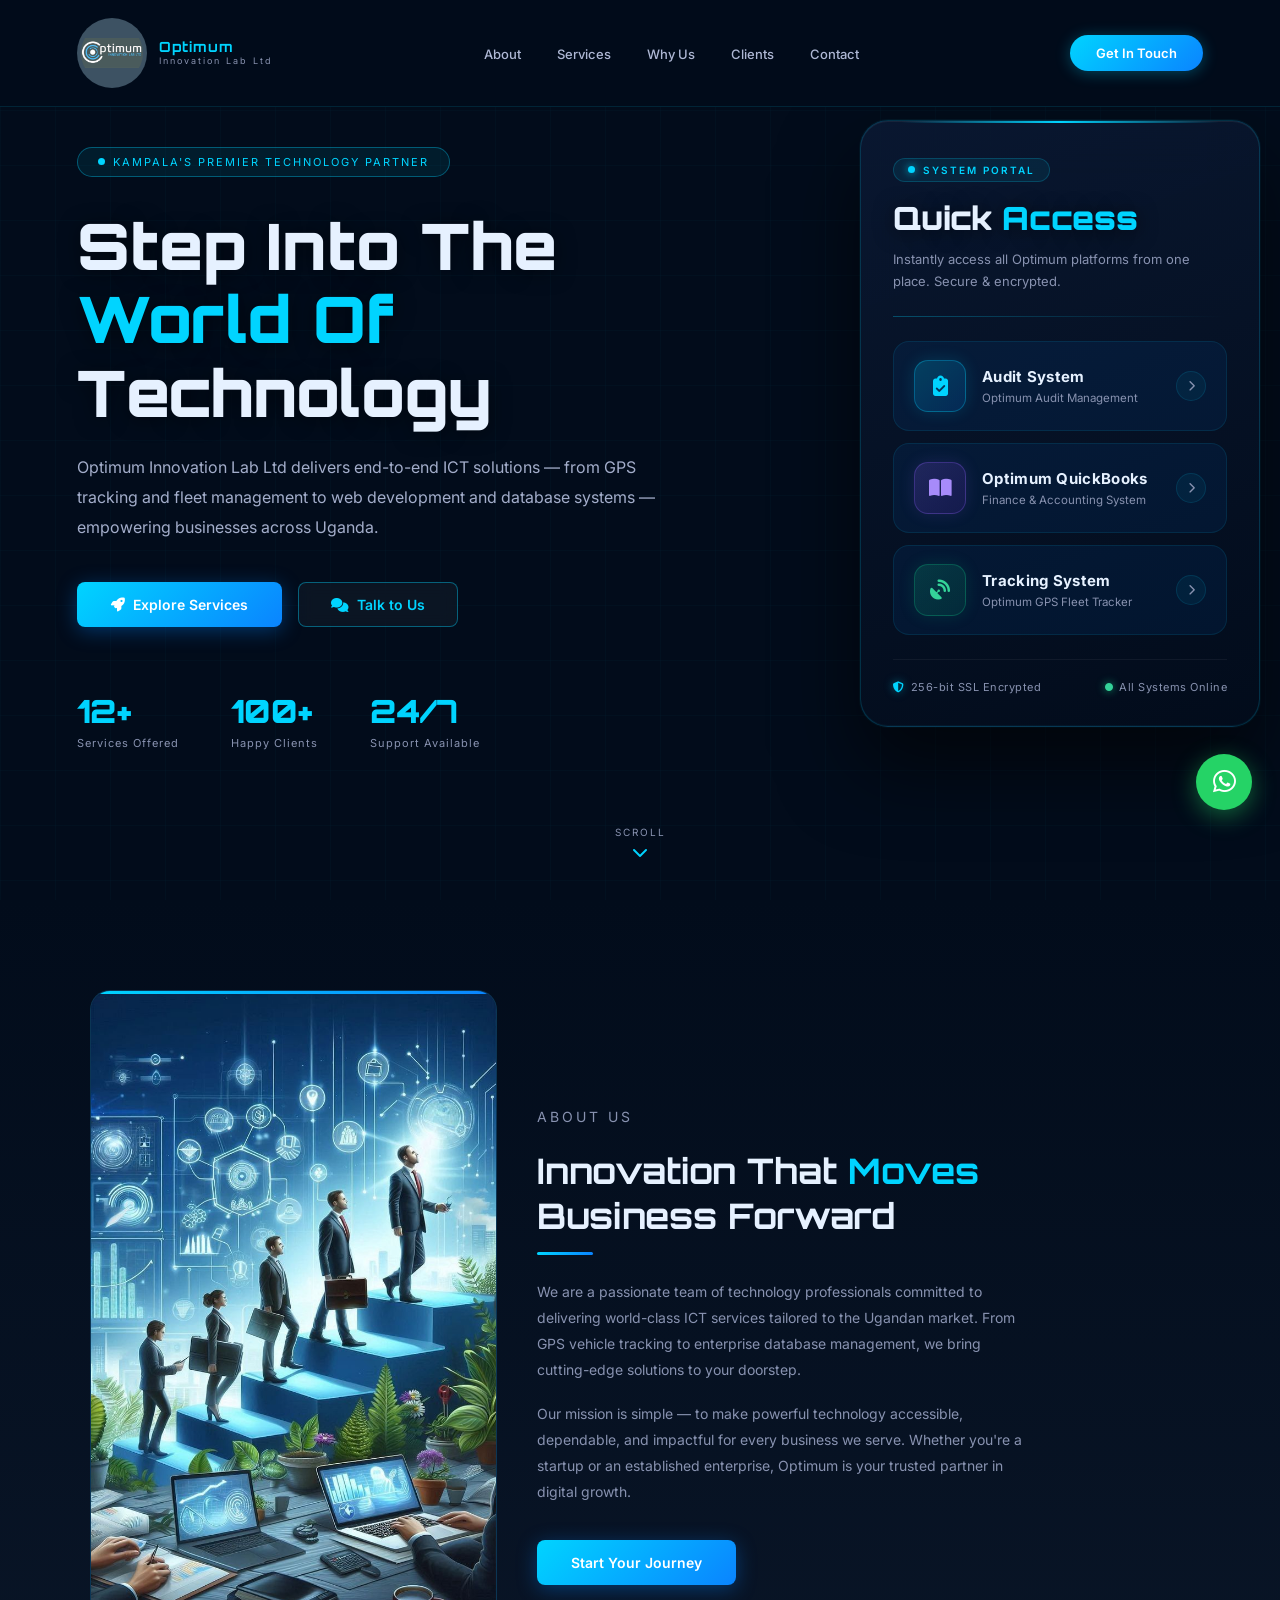
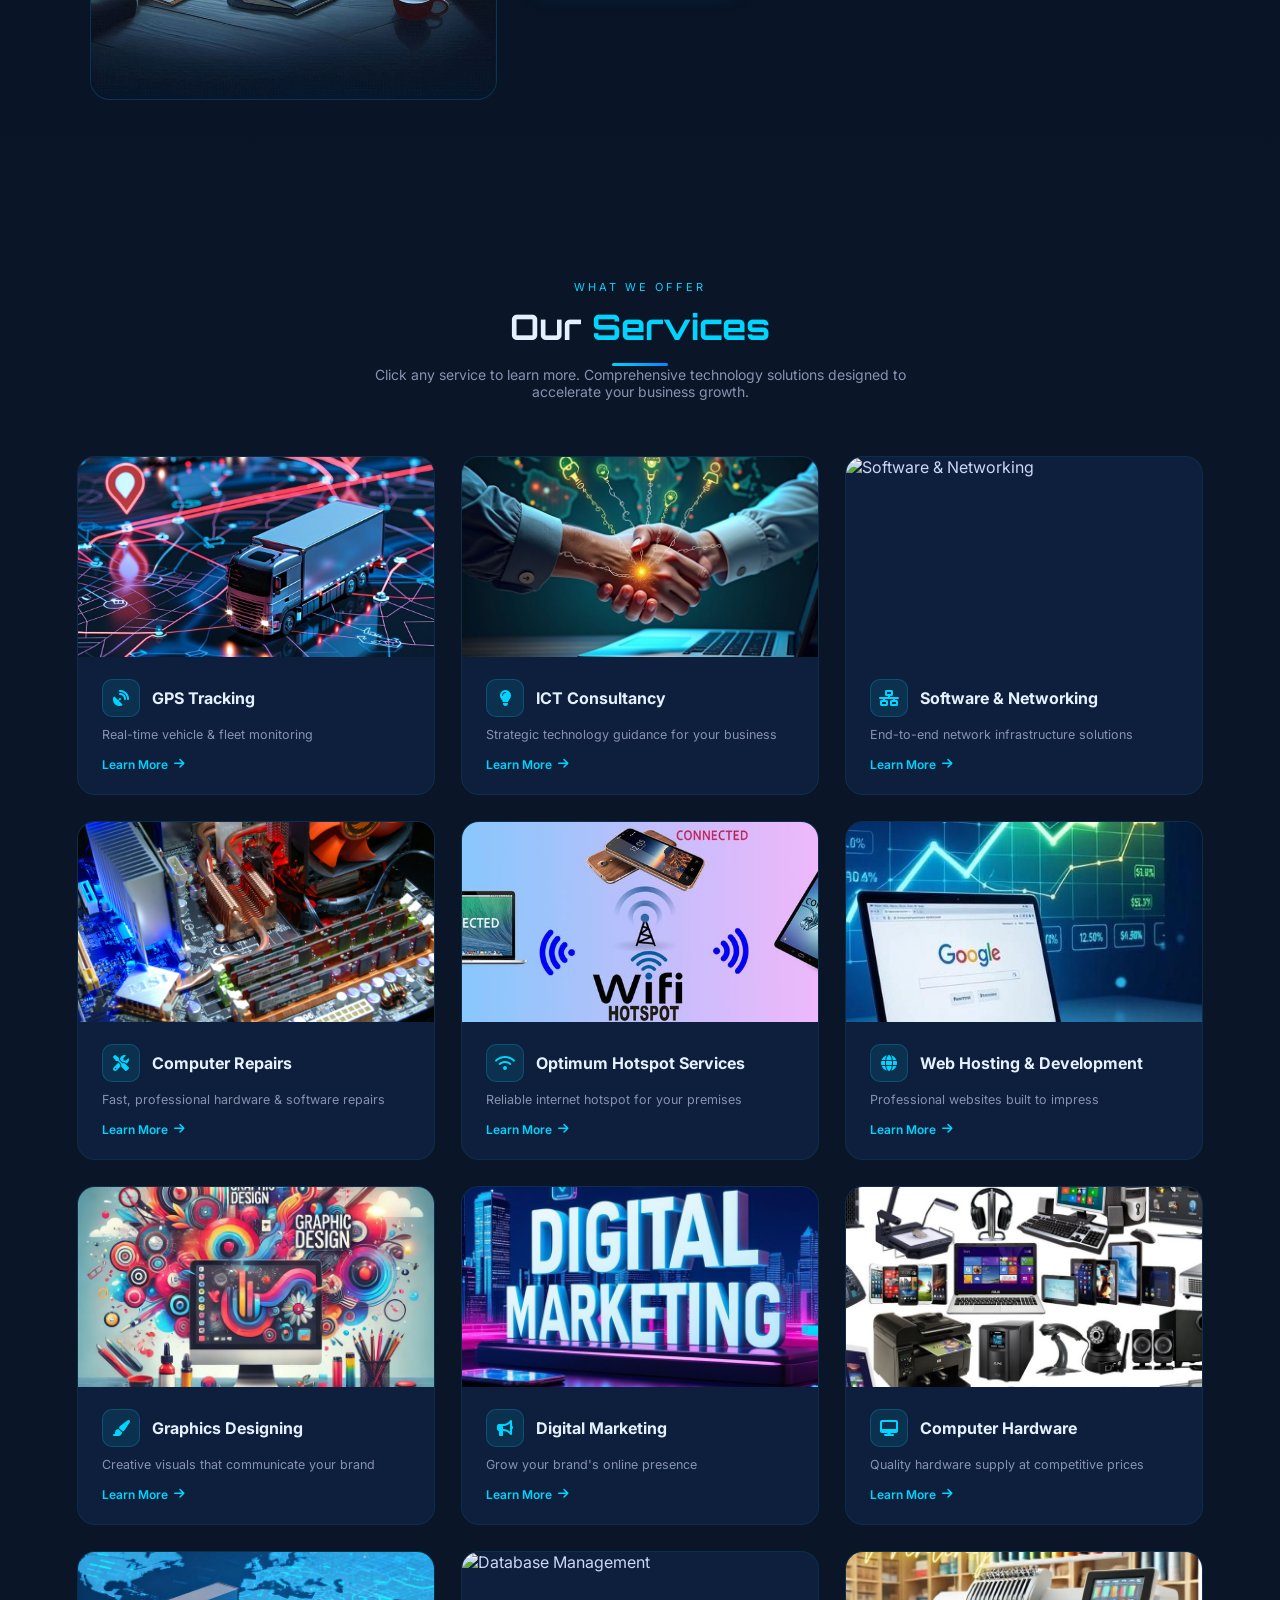
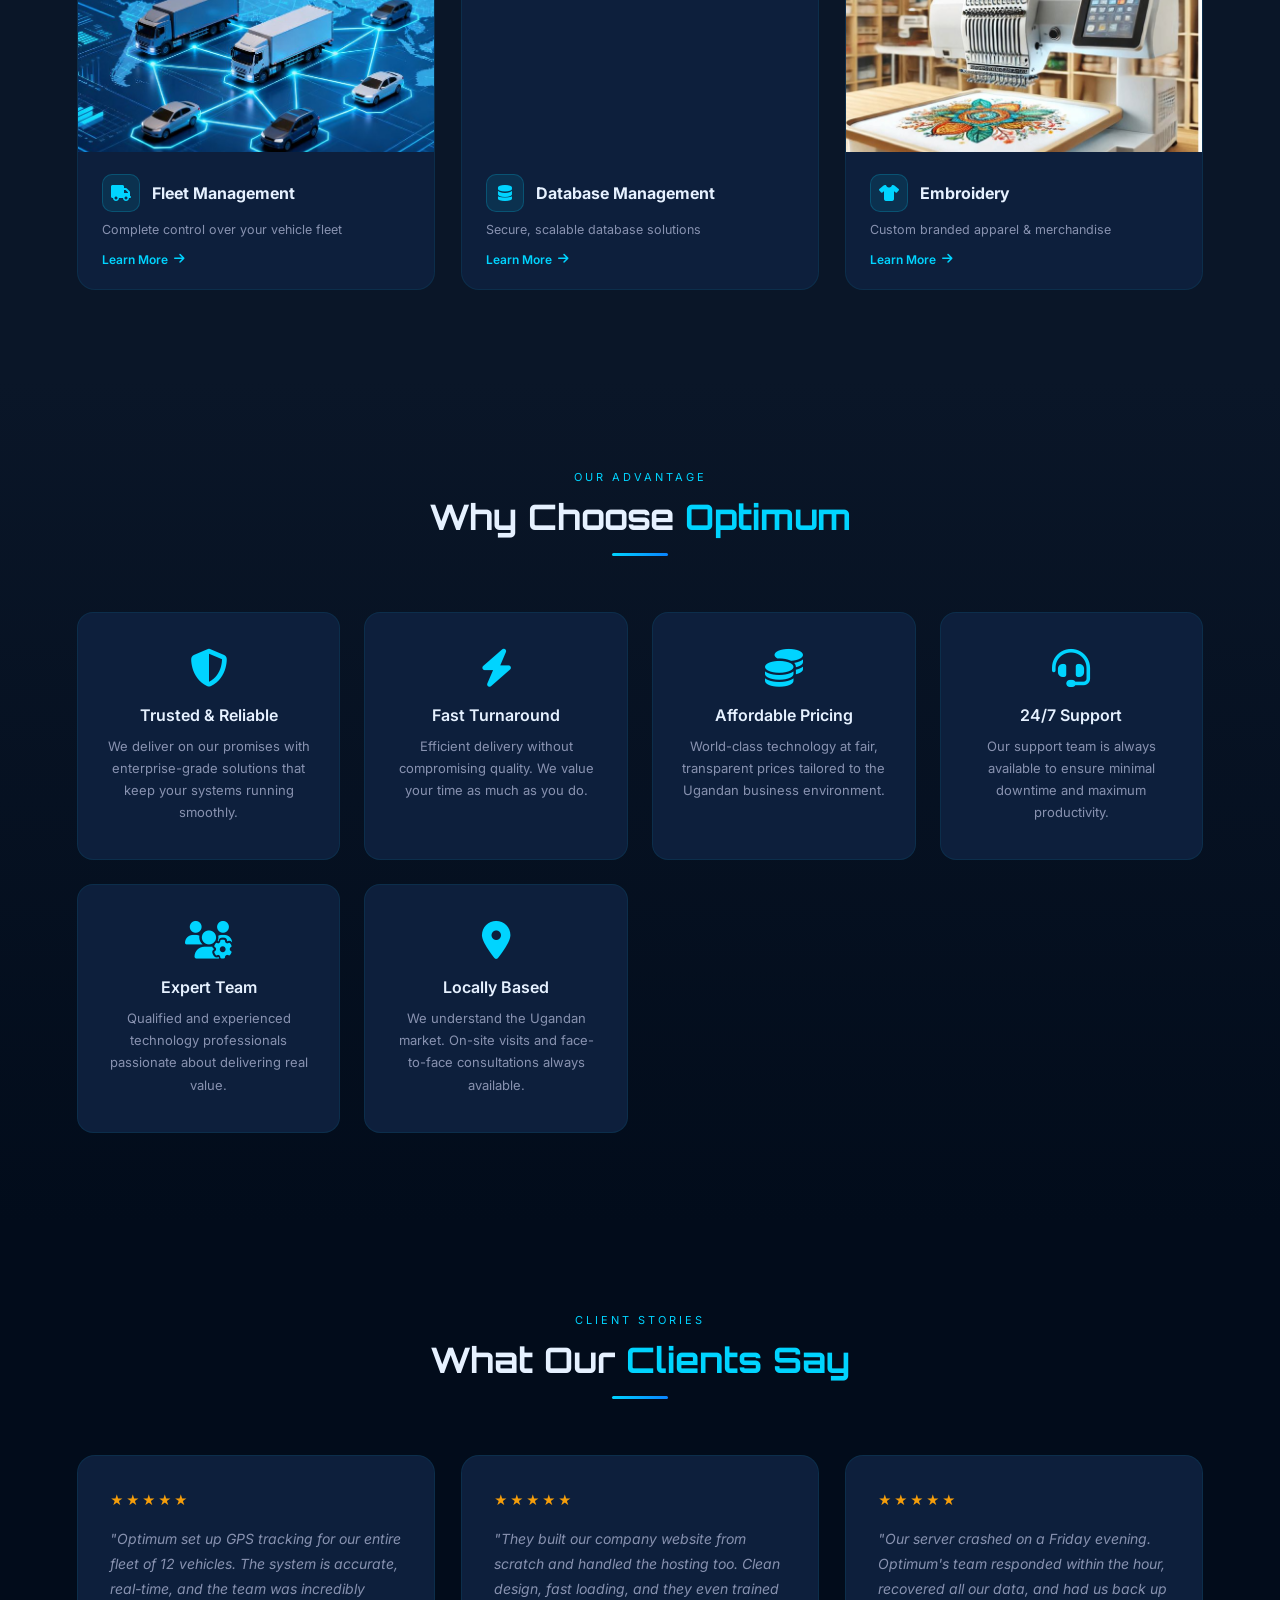
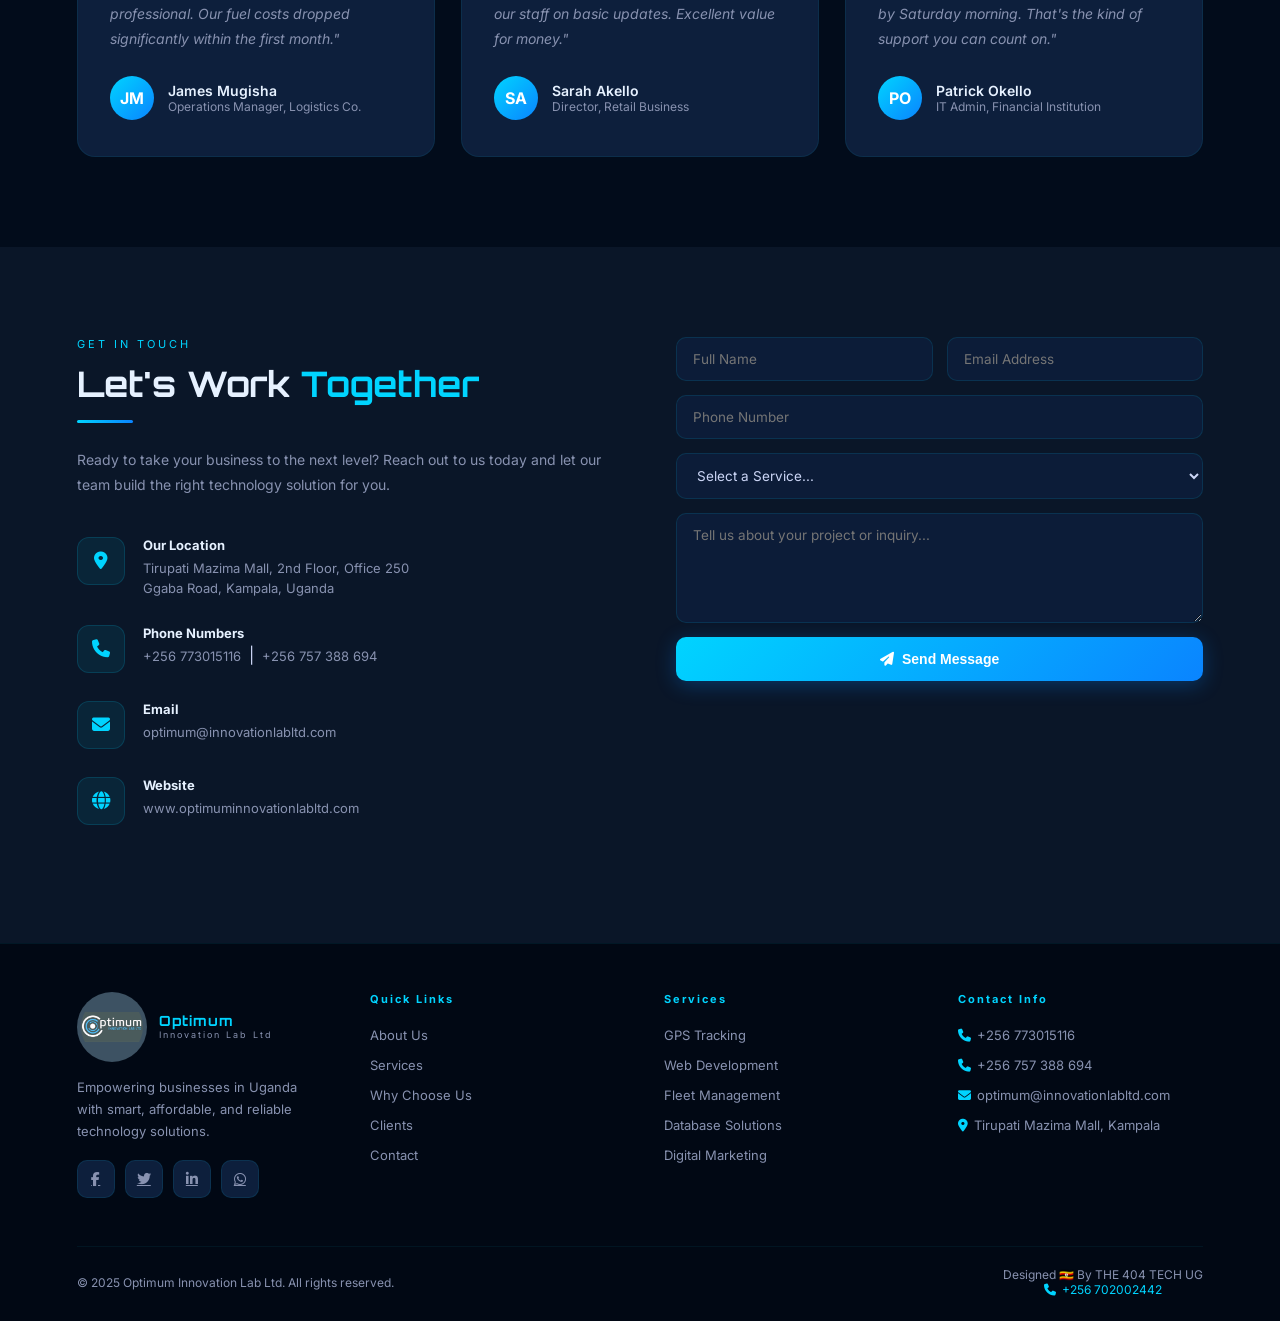
==== commit 46d18517: "upgrade2" ====
--- a/index.html
+++ b/index.html
@@ -258,19 +258,19 @@
         <div class="contact-icon"><i class="fas fa-envelope"></i></div>
         <div>
           <strong>Email</strong>
-          <a href="mailto:optimum@innovationlabitd.com">optimum@innovationlabitd.com</a>
+          <a href="mailto:optimum@innovationlabitd.com">optimum@innovationlabltd.com</a>
         </div>
       </div>
       <div class="contact-item">
         <div class="contact-icon"><i class="fas fa-globe"></i></div>
         <div>
           <strong>Website</strong>
-          <a href="https://www.optimuminnovationlabitd.com" target="_blank" rel="noopener">www.optimuminnovationlabitd.com</a>
+          <a href="https://www.optimuminnovationlabltd.com" target="_blank" rel="noopener">www.optimuminnovationlabltd.com</a>
         </div>
       </div>
     </div>
     <div class="fade-up">
-      <form class="contact-form" id="contactForm" action="https://formsubmit.co/messiahpatrick6@gmail.com" method="POST">
+      <form class="contact-form" id="contactForm" action="https://formsubmit.co/optimuminnovationlabltd.com" method="POST">
 
   <!-- ── FORMSUBMIT SETTINGS ── -->
   <input type="hidden" name="_subject" value="New Enquiry — Optimum Innovation Lab Ltd"/>
@@ -369,7 +369,10 @@
   </div>
   <div class="footer-bottom">
     <p>© 2025 Optimum Innovation Lab Ltd. All rights reserved.</p>
-    <p>Designed & Built in Uganda 🇺🇬</p>
+    <p>Designed  🇺🇬 By THE 404 TECH UG
+      <br>
+      <a href="tel:+256702002442" style="color: #00d4ff;text-decoration: none;"><i class="fas fa-phone footer-icon"></i>+256 702002442</a>
+    </p>
   </div>
 </footer>
 
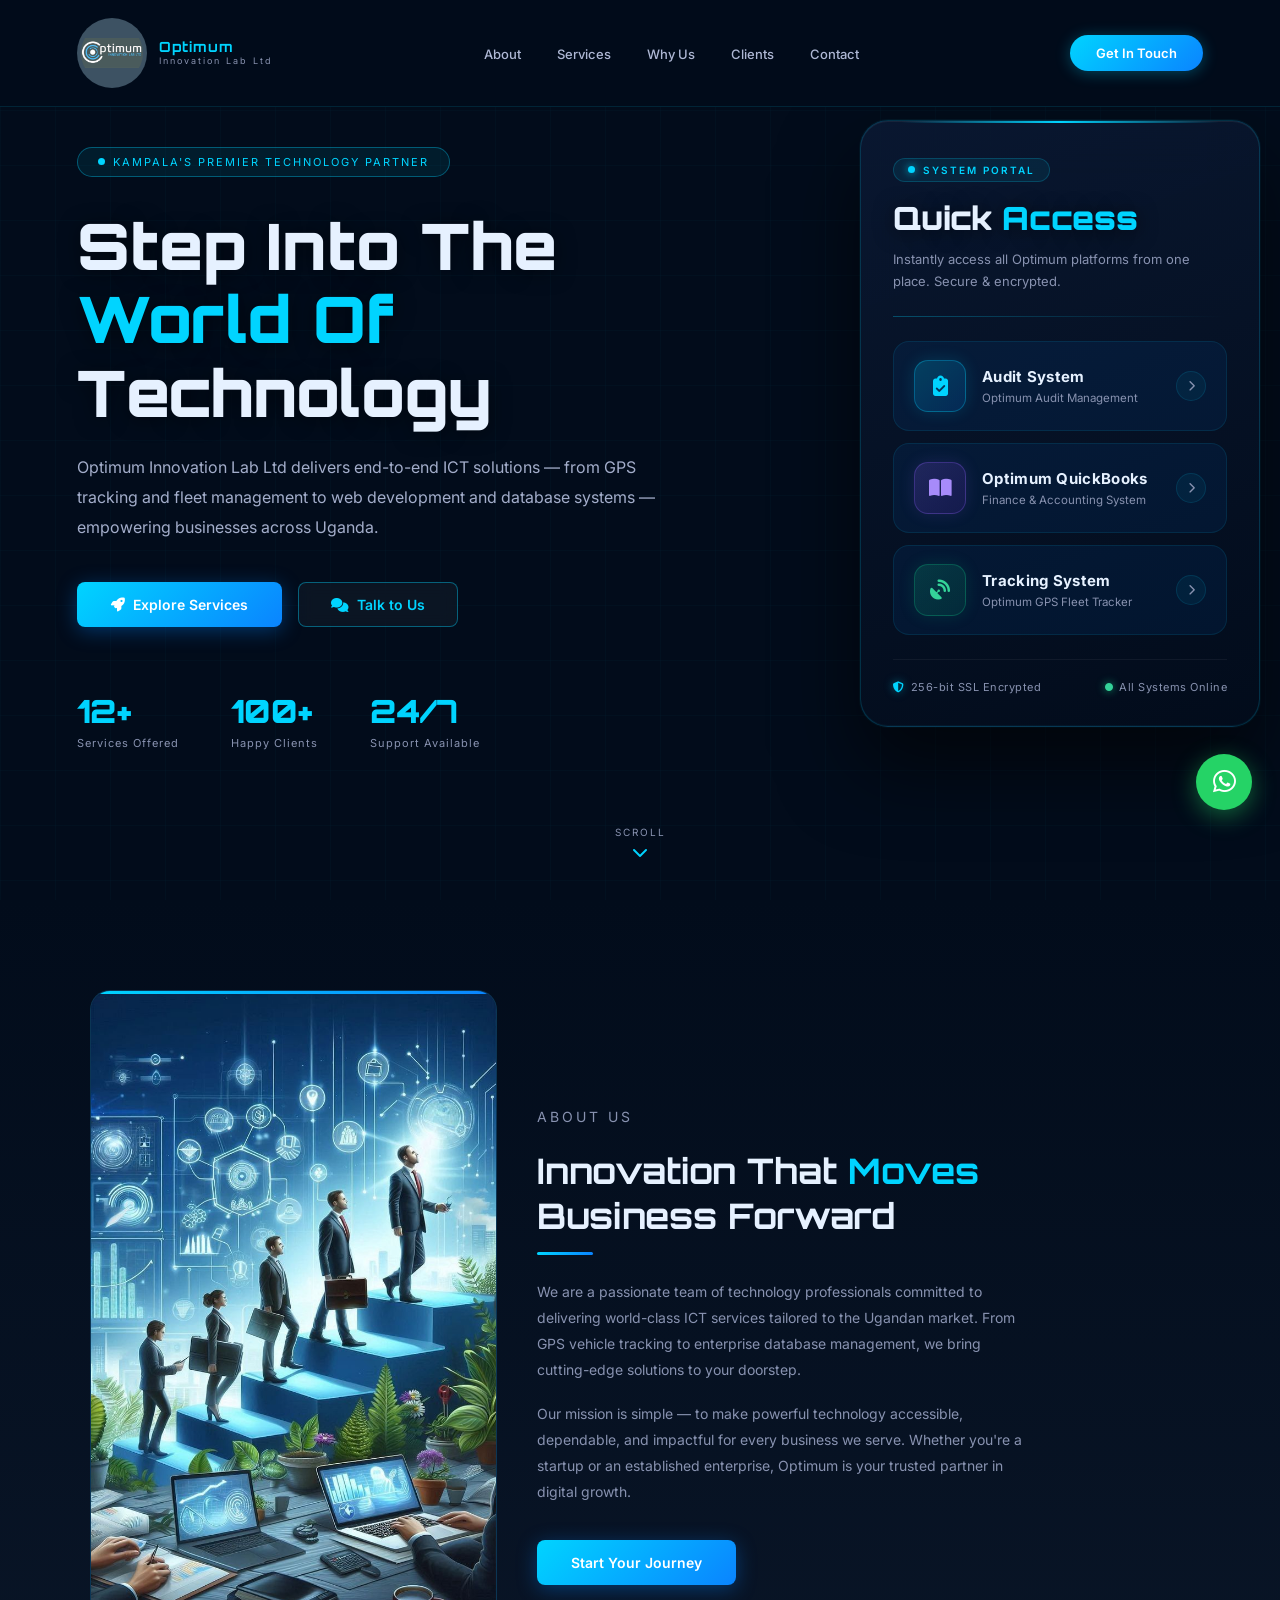
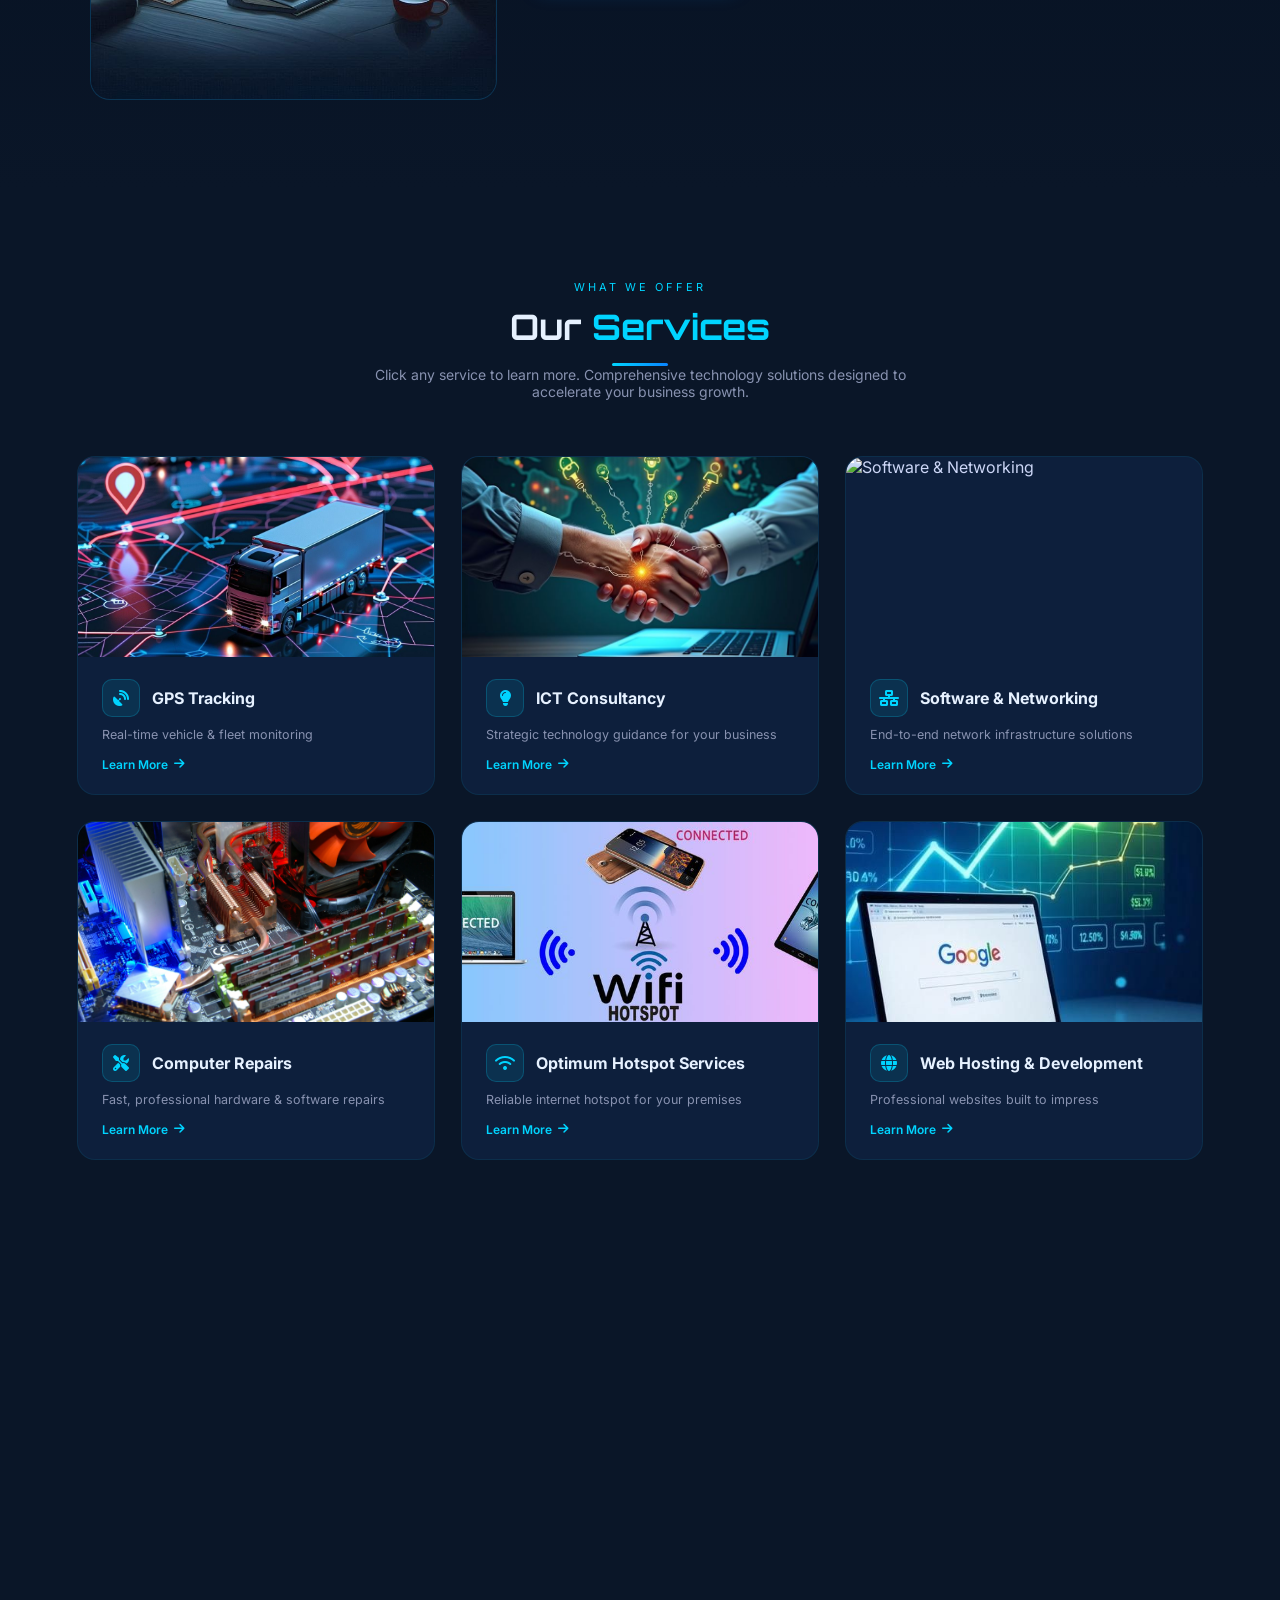
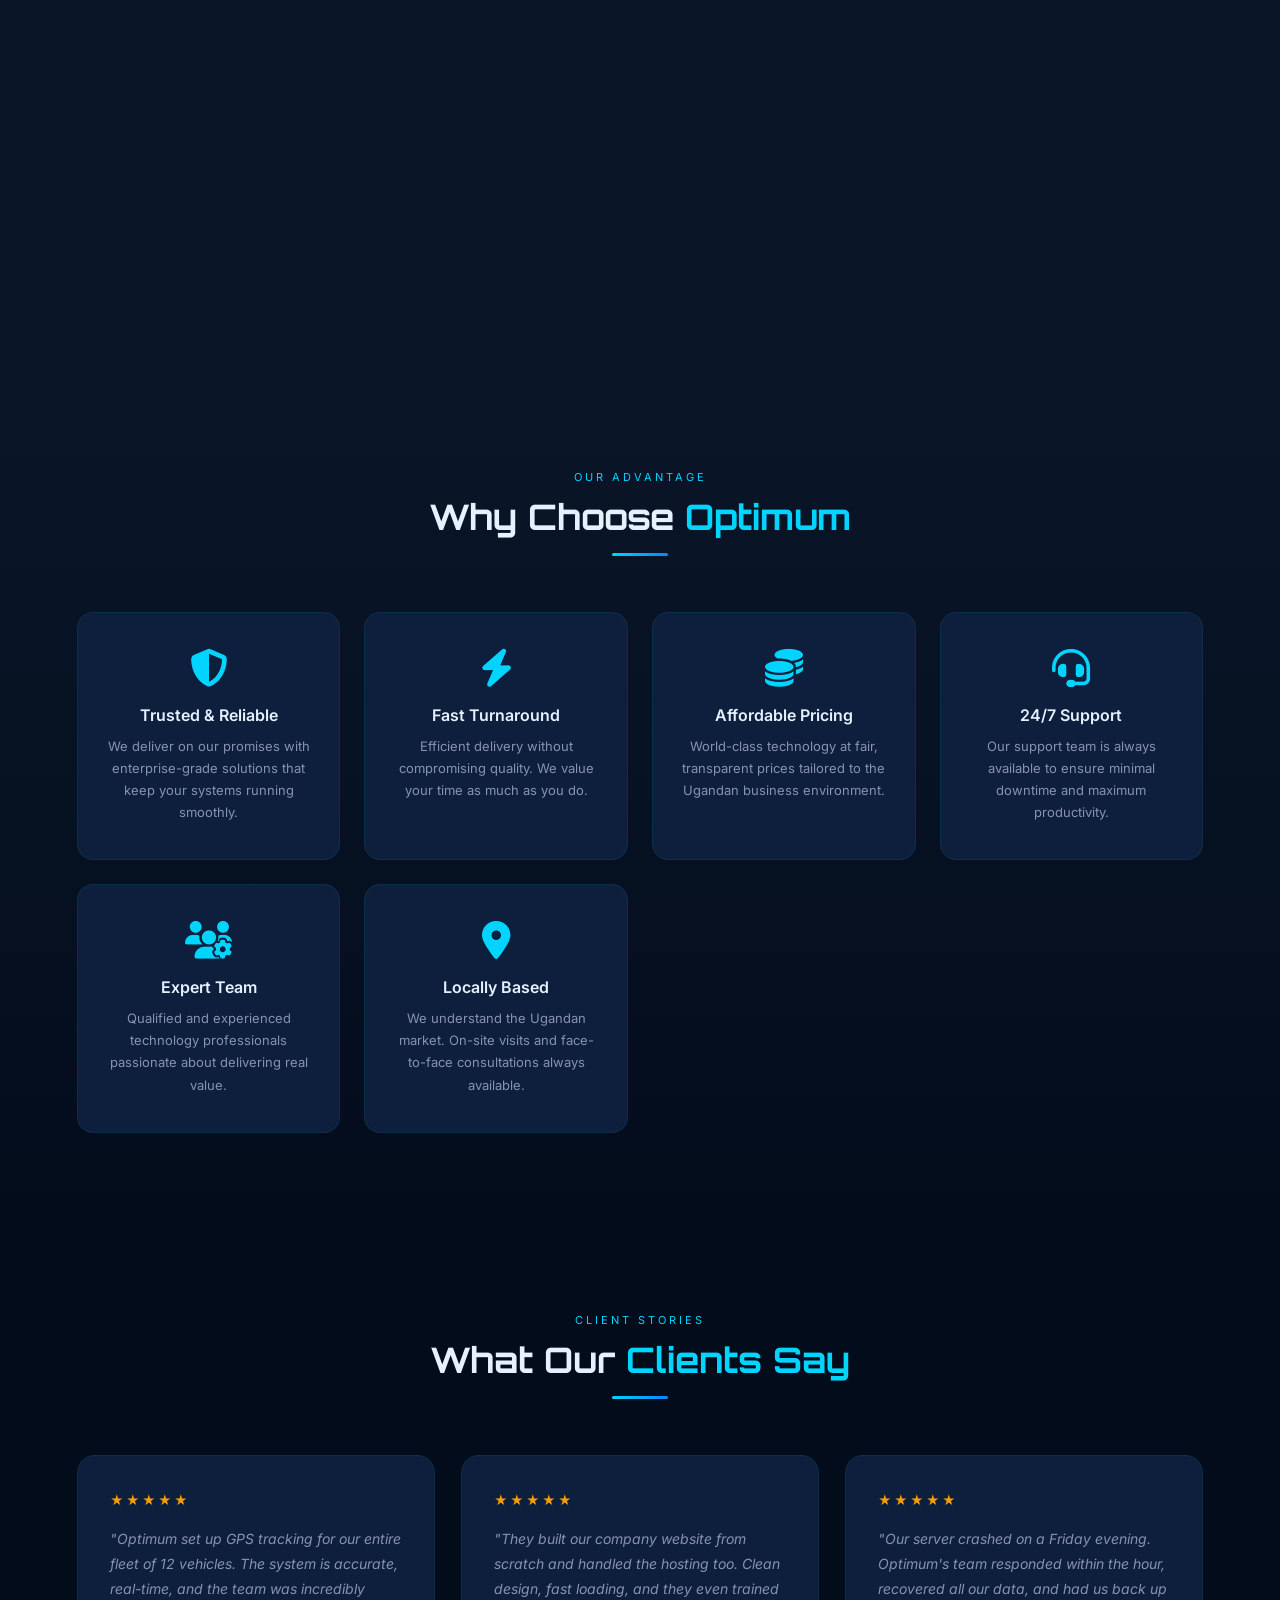
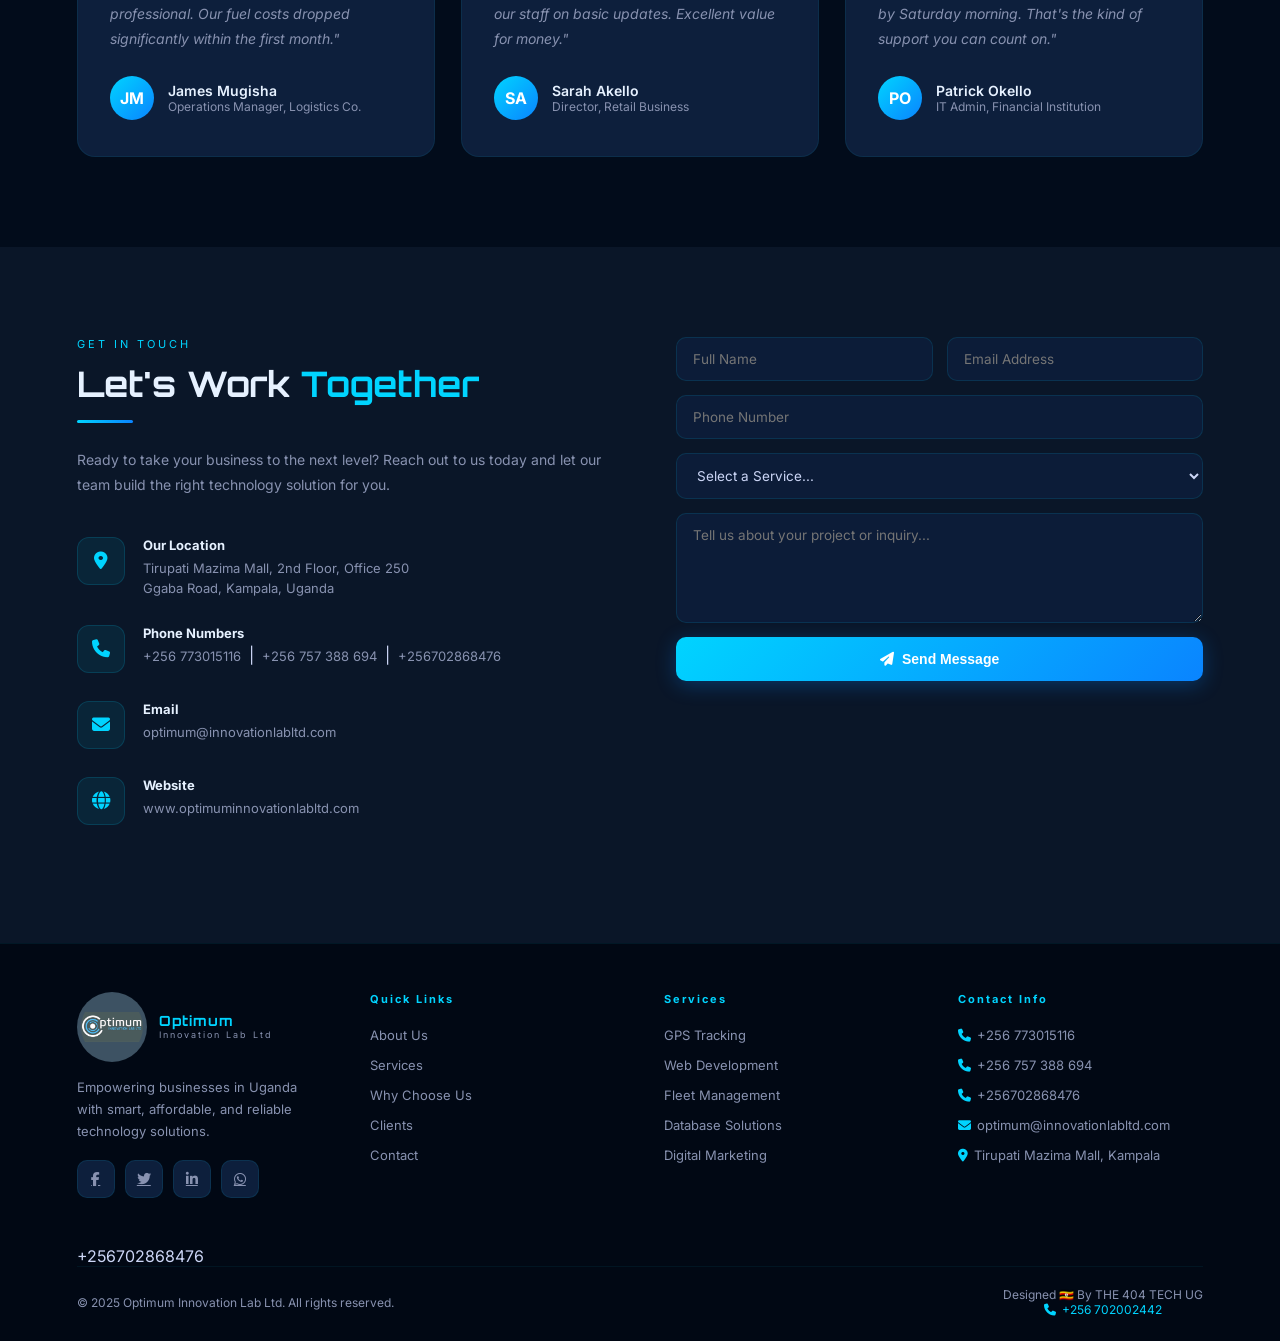
==== commit c012fa4c: "update contacts" ====
--- a/index.html
+++ b/index.html
@@ -118,7 +118,7 @@
         </div>
         <div class="ql-arrow"><i class="fas fa-chevron-right"></i></div>
       </a>
-      <a href="#" class="quick-link-card" target="_blank" rel="noopener">
+      <a href="https://www.trackerking.net/" class="quick-link-card" target="_blank" rel="noopener">
         <div class="ql-icon-wrap tracking"><i class="fas fa-satellite-dish"></i></div>
         <div class="ql-text">
           <span class="ql-title">Tracking System</span>
@@ -251,7 +251,8 @@
         <div>
           <strong>Phone Numbers</strong>
           <a href="tel:+256702868476">+256 773015116</a> &nbsp;|&nbsp;
-          <a href="tel:+256757388694">+256 757 388 694</a>
+          <a href="tel:+256757388694">+256 757 388 694</a> &nbsp;|&nbsp;
+           <a href="tel:+256702868476">+256702868476</a>
         </div>
       </div>
       <div class="contact-item">
@@ -362,11 +363,14 @@
       <ul>
         <li><a href="tel:+256773015116"><i class="fas fa-phone footer-icon"></i>+256 773015116</a></li>
         <li><a href="tel:+256757388694"><i class="fas fa-phone footer-icon"></i>+256 757 388 694</a></li>
+        <li><a href="tel:+256702868476"><i class="fas fa-phone footer-icon"></i>+256702868476</a></li>
+
         <li><a href="mailto:optimum@innovationlabltd.com"><i class="fas fa-envelope footer-icon"></i>optimum@innovationlabltd.com</a></li>
         <li><span><i class="fas fa-map-marker-alt footer-icon"></i>Tirupati Mazima Mall, Kampala</span></li>
       </ul>
     </div>
   </div>
+  +256702868476
   <div class="footer-bottom">
     <p>© 2025 Optimum Innovation Lab Ltd. All rights reserved.</p>
     <p>Designed  🇺🇬 By THE 404 TECH UG
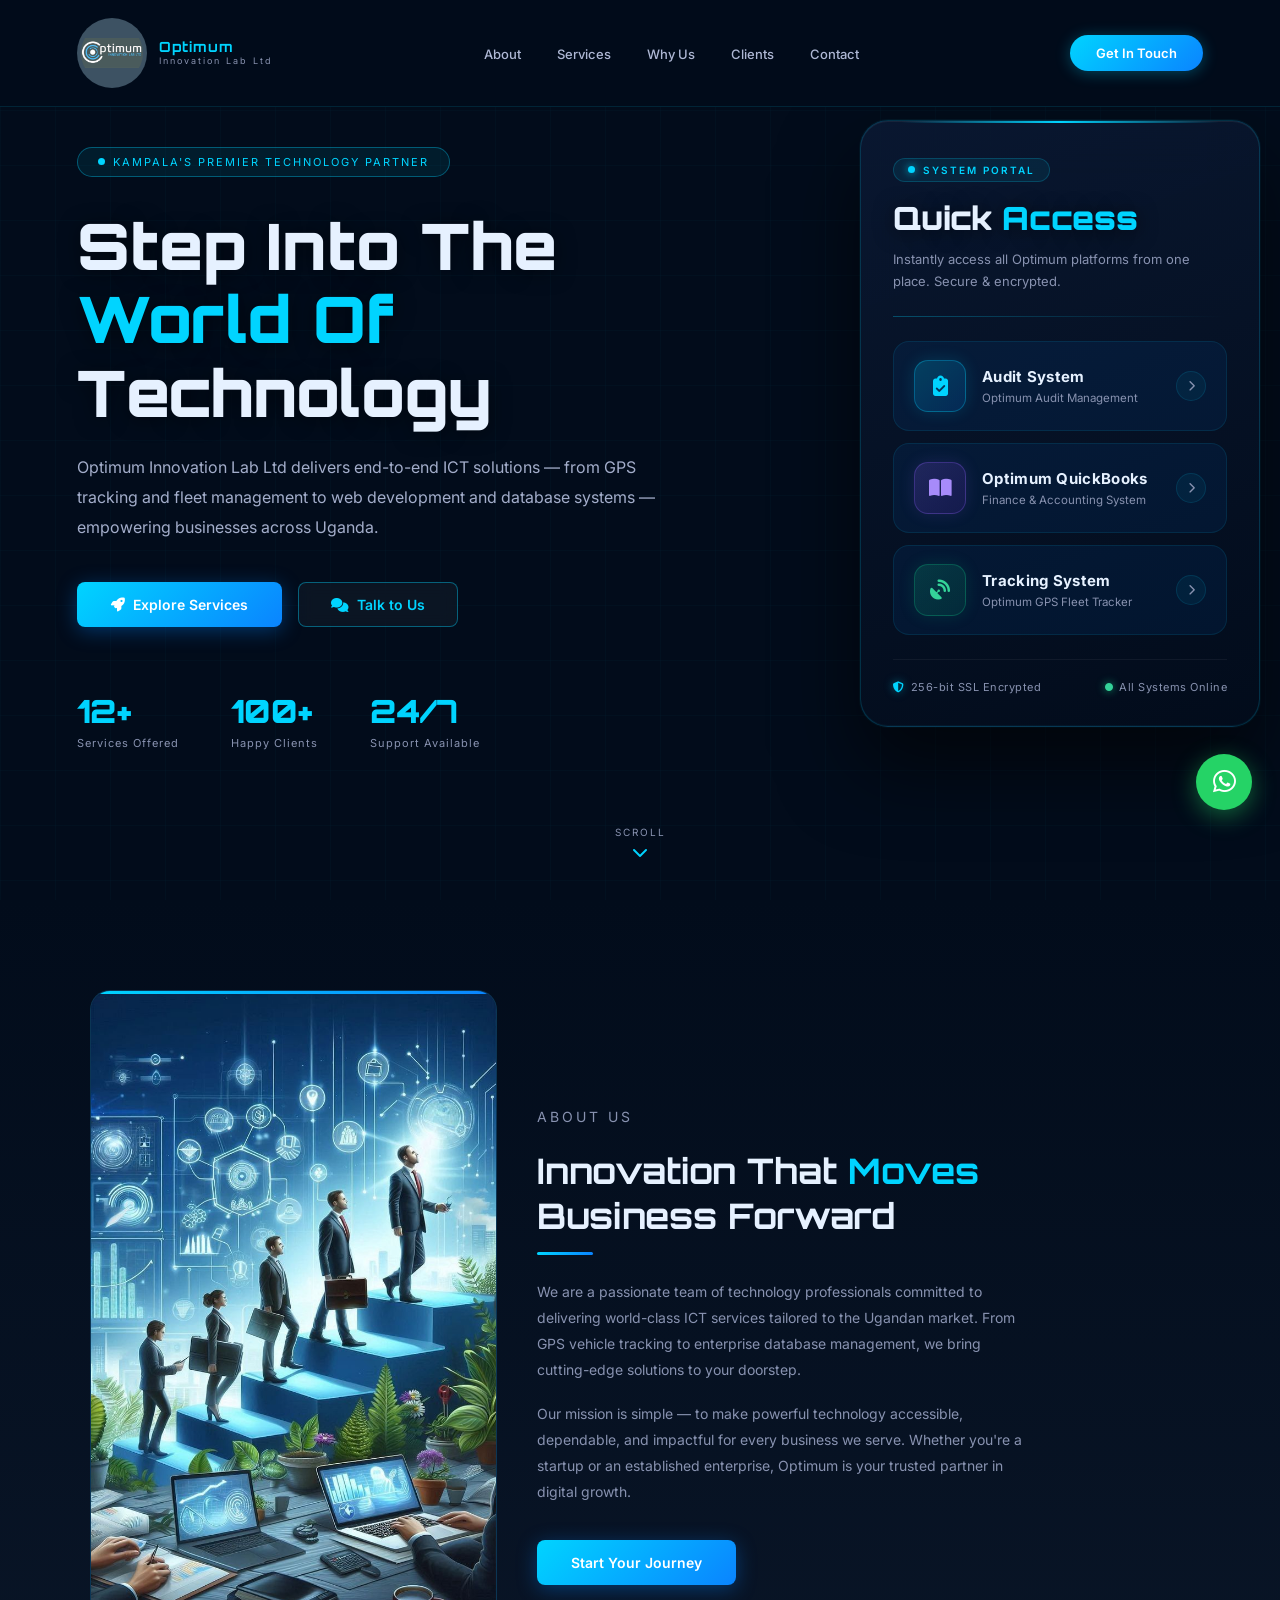
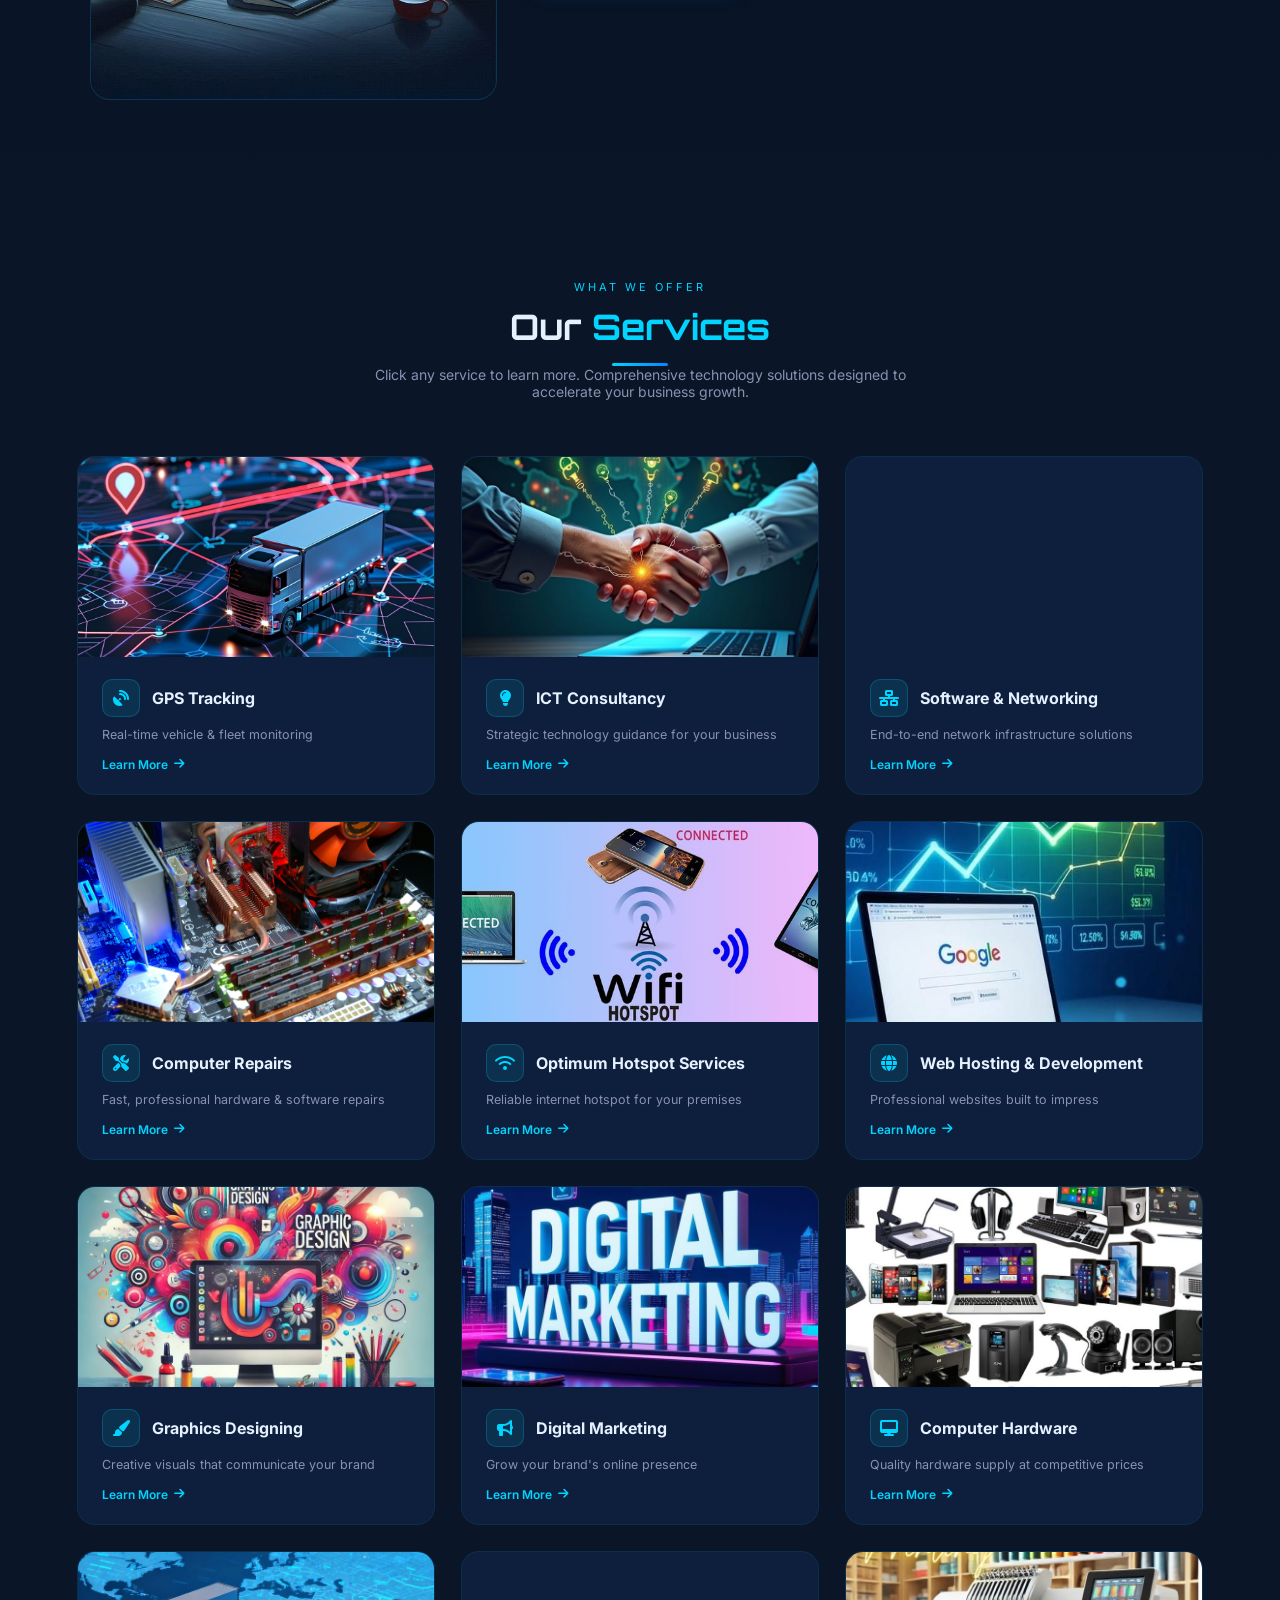
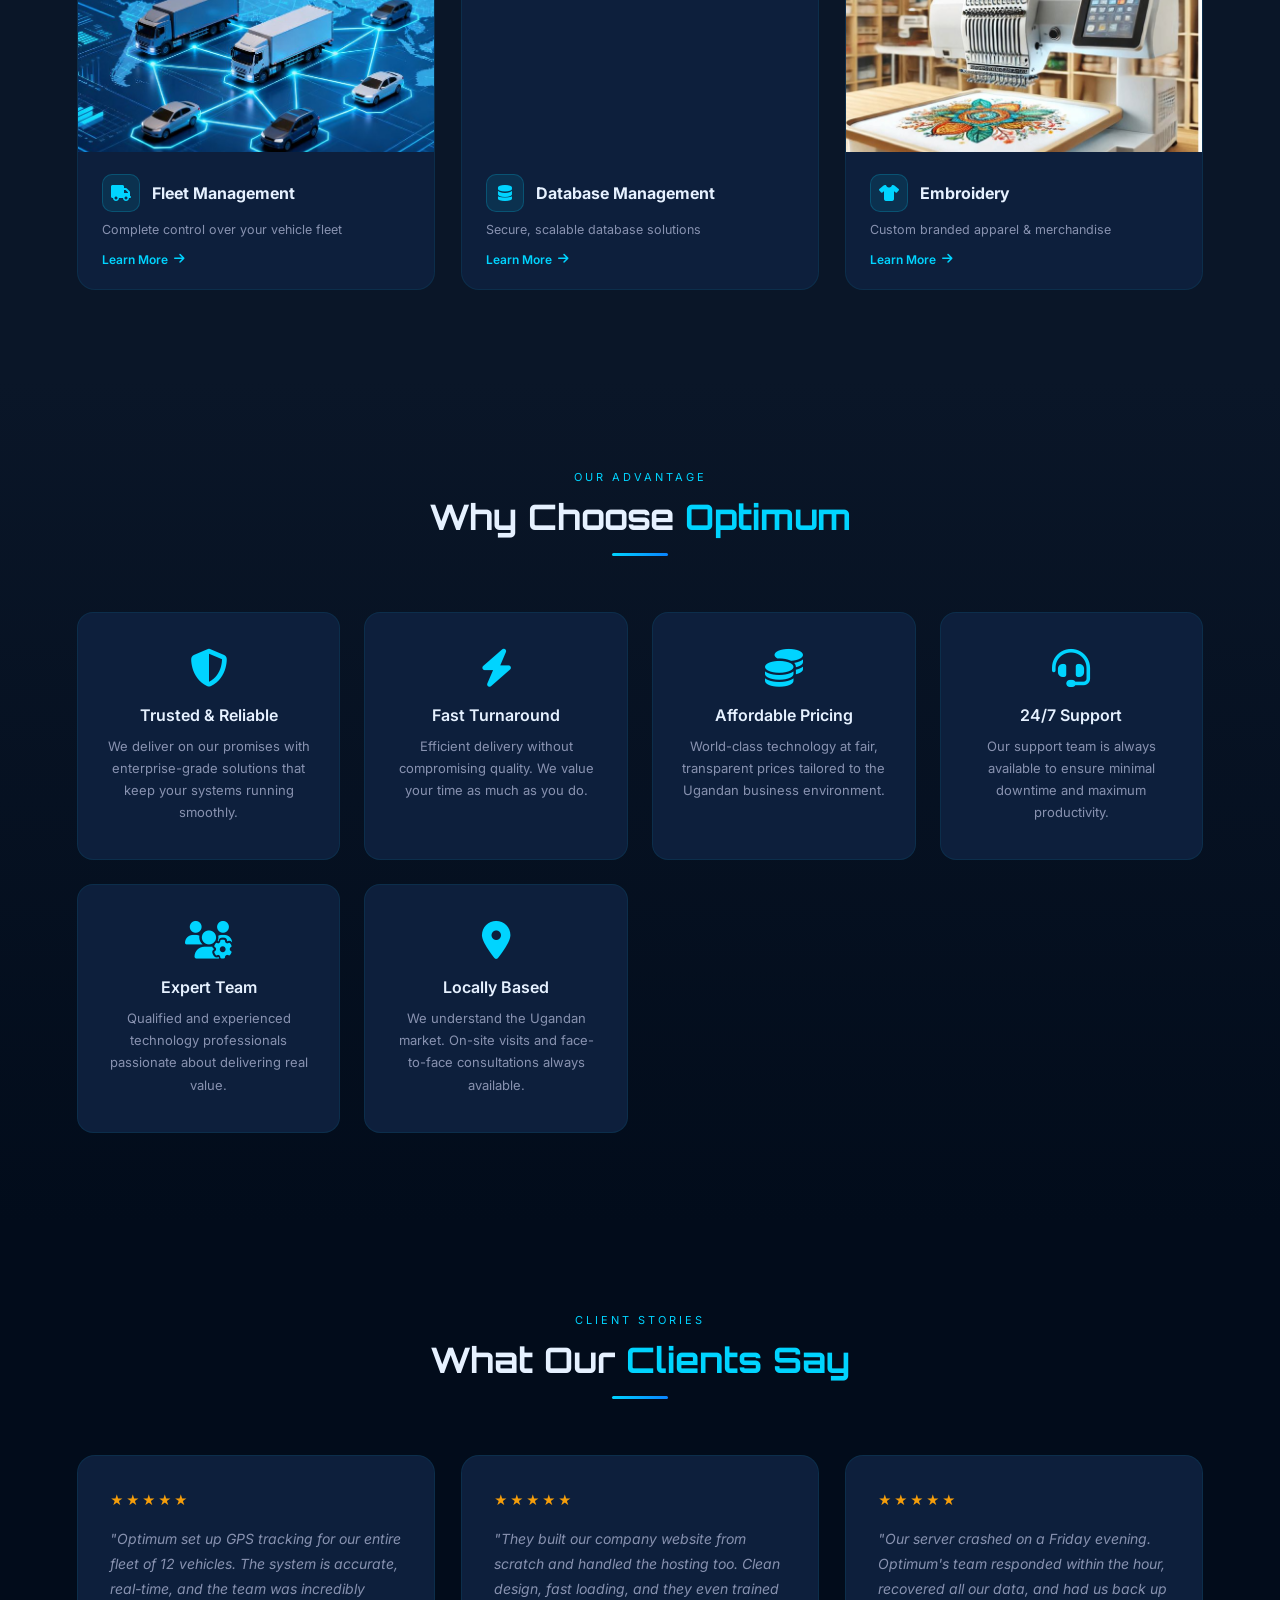
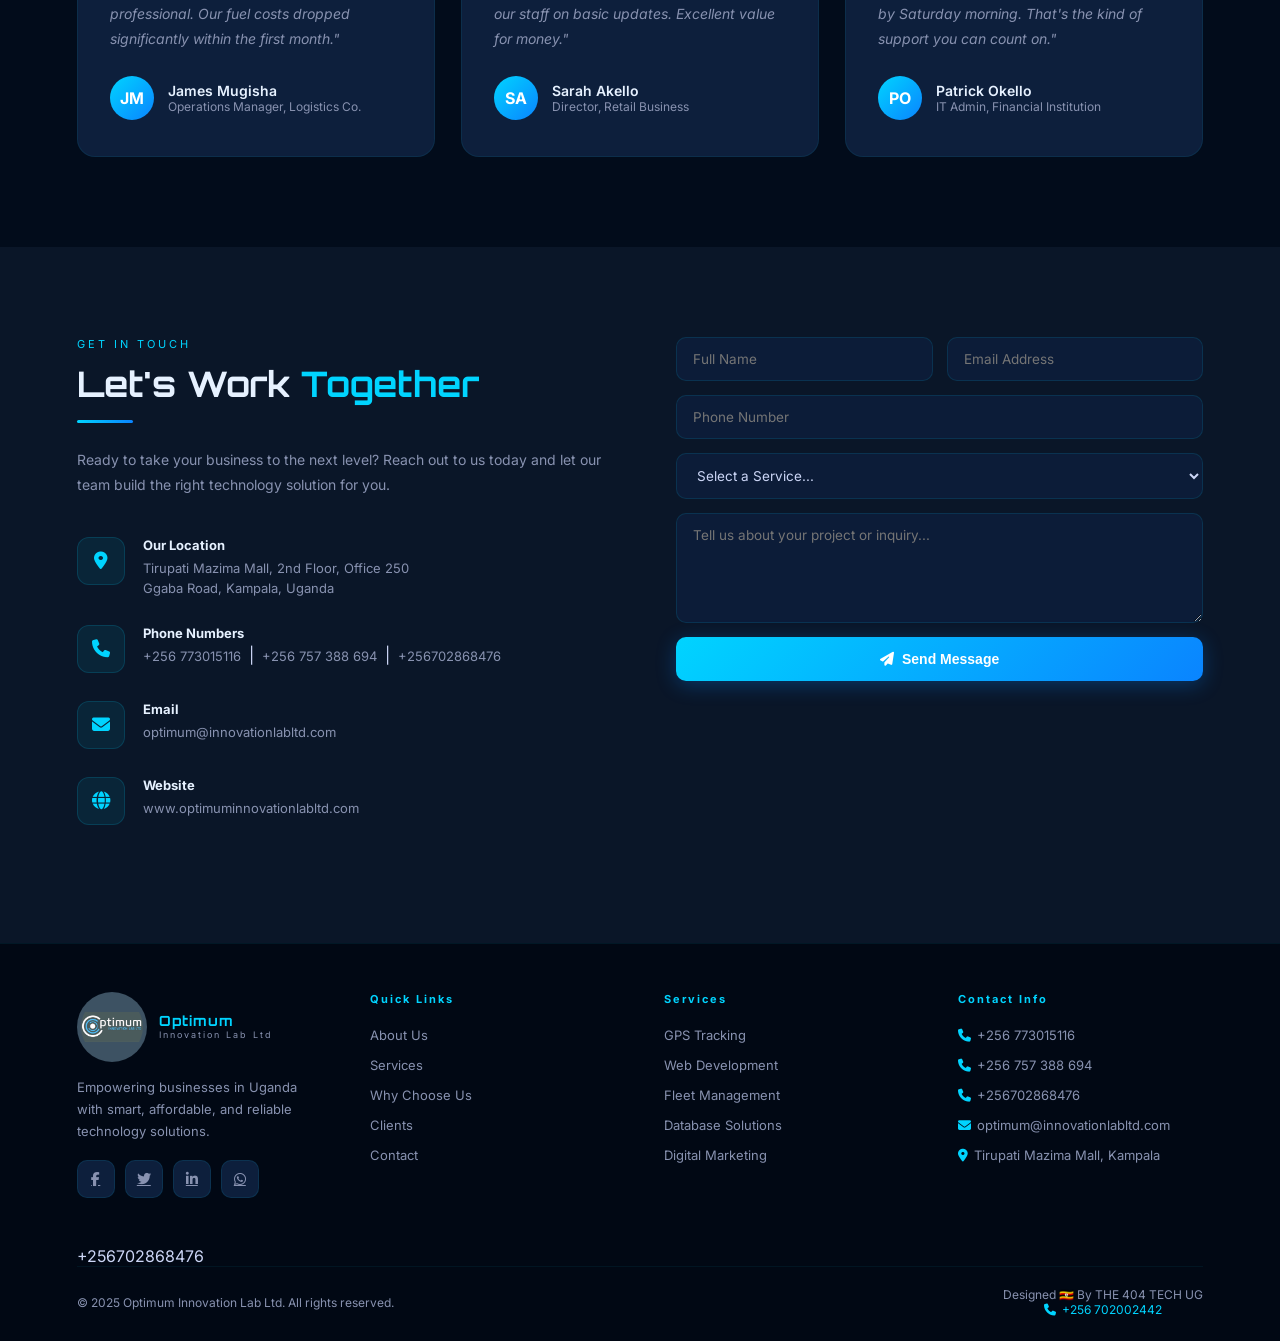
==== commit 919d7fc6: "added links" ====
--- a/index.html
+++ b/index.html
@@ -92,52 +92,52 @@
     </div>
   </div>
 
-  <!-- QUICK ACCESS PANEL -->
-  <div class="quick-access fade-up">
-    <div class="qa-badge">
-      <span class="qa-badge-dot"></span>
-      <span>System Portal</span>
-    </div>
-    <h2 class="qa-title">Quick <span>Access</span></h2>
-    <p class="qa-subtitle">Instantly access all Optimum platforms from one place. Secure & encrypted.</p>
-    <div class="qa-divider"></div>
-    <div class="quick-links">
-      <a href="#" class="quick-link-card" target="_blank" rel="noopener">
-        <div class="ql-icon-wrap audit"><i class="fas fa-clipboard-check"></i></div>
-        <div class="ql-text">
-          <span class="ql-title">Audit System</span>
-          <span class="ql-desc">Optimum Audit Management</span>
-        </div>
-        <div class="ql-arrow"><i class="fas fa-chevron-right"></i></div>
-      </a>
-      <a href="#" class="quick-link-card" target="_blank" rel="noopener">
-        <div class="ql-icon-wrap books"><i class="fas fa-book-open"></i></div>
-        <div class="ql-text">
-          <span class="ql-title">Optimum QuickBooks</span>
-          <span class="ql-desc">Finance & Accounting System</span>
-        </div>
-        <div class="ql-arrow"><i class="fas fa-chevron-right"></i></div>
-      </a>
-      <a href="https://www.trackerking.net/" class="quick-link-card" target="_blank" rel="noopener">
-        <div class="ql-icon-wrap tracking"><i class="fas fa-satellite-dish"></i></div>
-        <div class="ql-text">
-          <span class="ql-title">Tracking System</span>
-          <span class="ql-desc">Optimum GPS Fleet Tracker</span>
-        </div>
-        <div class="ql-arrow"><i class="fas fa-chevron-right"></i></div>
-      </a>
-    </div>
-    <div class="qa-footer">
-      <div class="qa-footer-left">
-        <i class="fas fa-shield-alt"></i>
-        <span>256-bit SSL Encrypted</span>
-      </div>
-      <div class="qa-footer-right">
-        <i class="fas fa-circle"></i>
-        <span>All Systems Online</span>
-      </div>
-    </div>
-  </div>
+<!-- QUICK ACCESS PANEL -->
+<div class="quick-access fade-up">
+  <div class="qa-badge">
+    <span class="qa-badge-dot"></span>
+    <span>System Portal</span>
+  </div>
+  <h2 class="qa-title">Quick <span>Access</span></h2>
+  <p class="qa-subtitle">Instantly access all Optimum platforms from one place. Secure & encrypted.</p>
+  <div class="qa-divider"></div>
+  <div class="quick-links">
+    <a href="#" class="quick-link-card" target="_blank" rel="noopener">
+      <div class="ql-icon-wrap audit"><i class="fas fa-clipboard-check"></i></div>
+      <div class="ql-text">
+        <span class="ql-title">Audit System</span>
+        <span class="ql-desc">Optimum Audit Management</span>
+      </div>
+      <div class="ql-arrow"><i class="fas fa-chevron-right"></i></div>
+    </a>
+    <a href="https://optimumlabstock.com" class="quick-link-card" target="_blank" rel="noopener">
+      <div class="ql-icon-wrap books"><i class="fas fa-book-open"></i></div>
+      <div class="ql-text">
+        <span class="ql-title">Optimum QuickBooks</span>
+        <span class="ql-desc">Finance & Accounting System</span>
+      </div>
+      <div class="ql-arrow"><i class="fas fa-chevron-right"></i></div>
+    </a>
+    <a href="https://www.trackerking.net/" class="quick-link-card" target="_blank" rel="noopener">
+      <div class="ql-icon-wrap tracking"><i class="fas fa-satellite-dish"></i></div>
+      <div class="ql-text">
+        <span class="ql-title">Tracking System</span>
+        <span class="ql-desc">Optimum GPS Fleet Tracker</span>
+      </div>
+      <div class="ql-arrow"><i class="fas fa-chevron-right"></i></div>
+    </a>
+  </div>
+  <div class="qa-footer">
+    <div class="qa-footer-left">
+      <i class="fas fa-shield-alt"></i>
+      <span>256-bit SSL Encrypted</span>
+    </div>
+    <div class="qa-footer-right">
+      <i class="fas fa-circle"></i>
+      <span>All Systems Online</span>
+    </div>
+  </div>
+</div>
 
   <div class="scroll-arrow">
     <span>SCROLL</span>
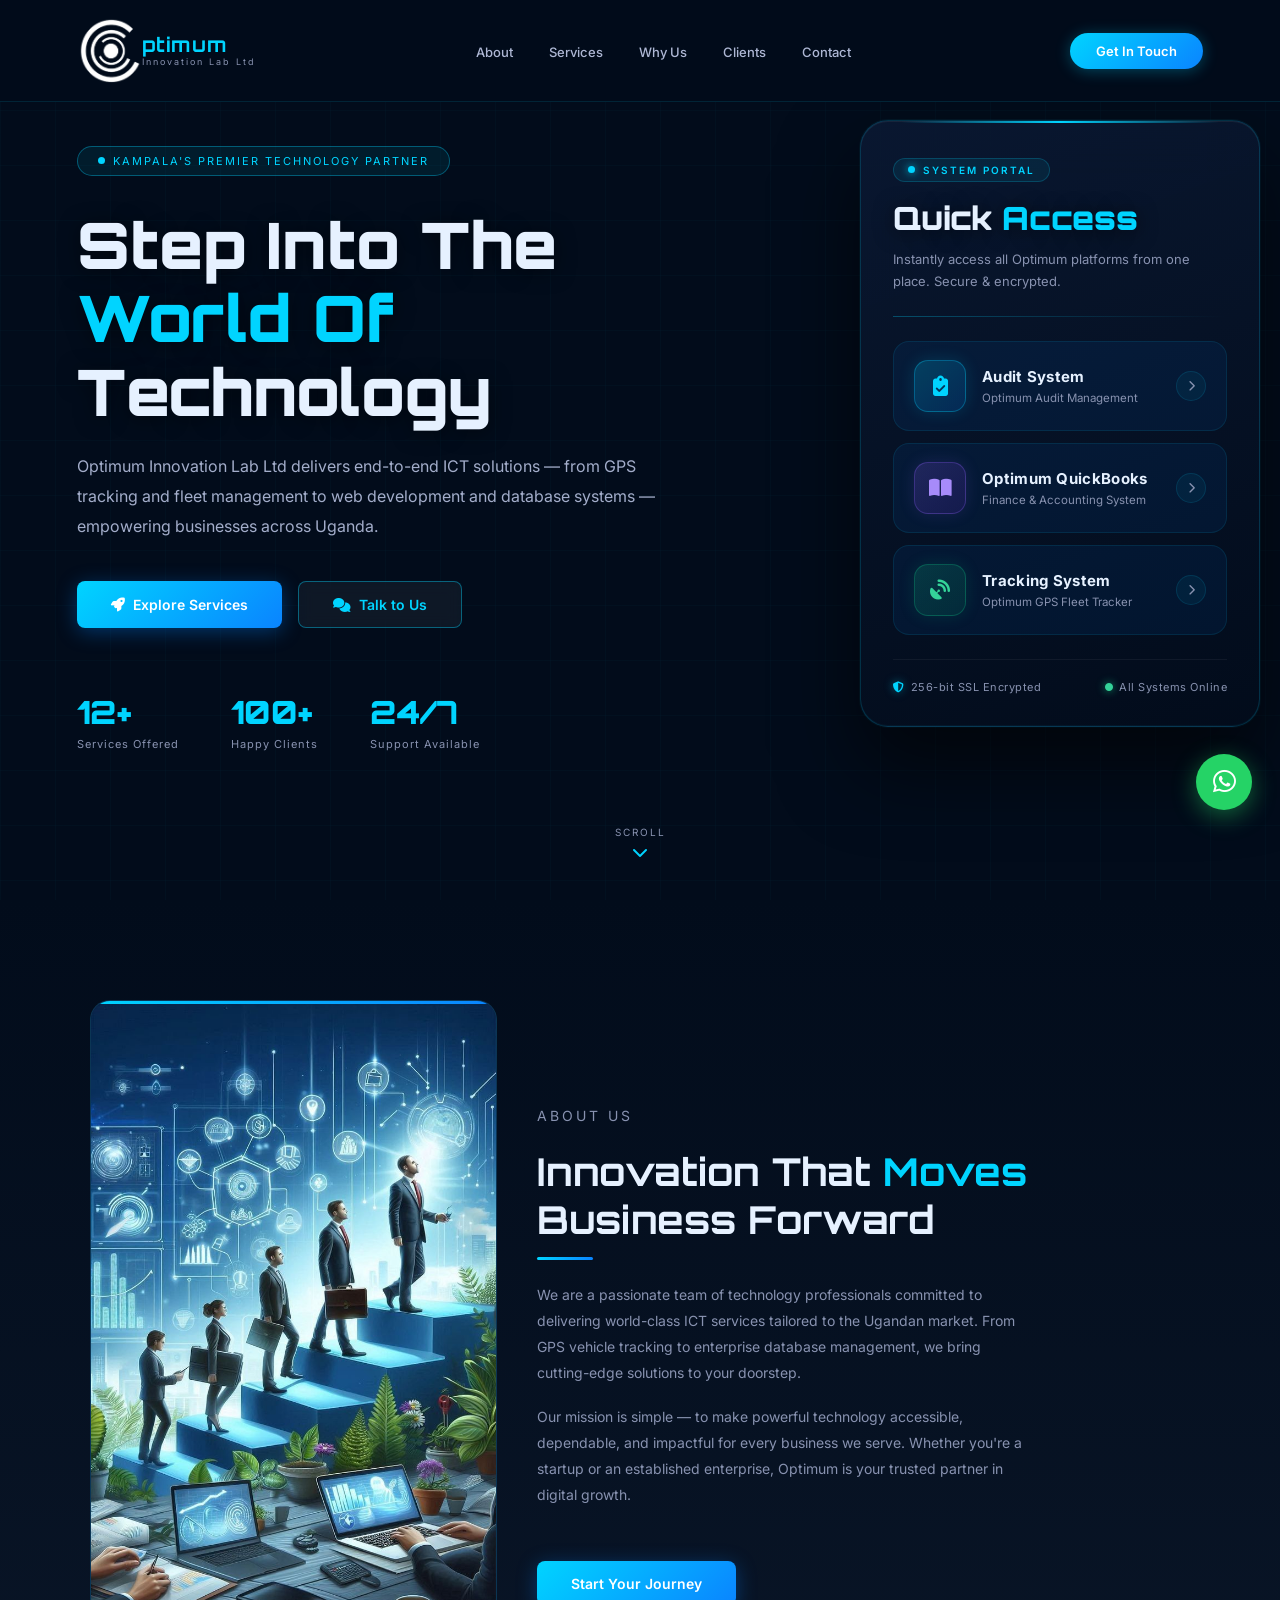
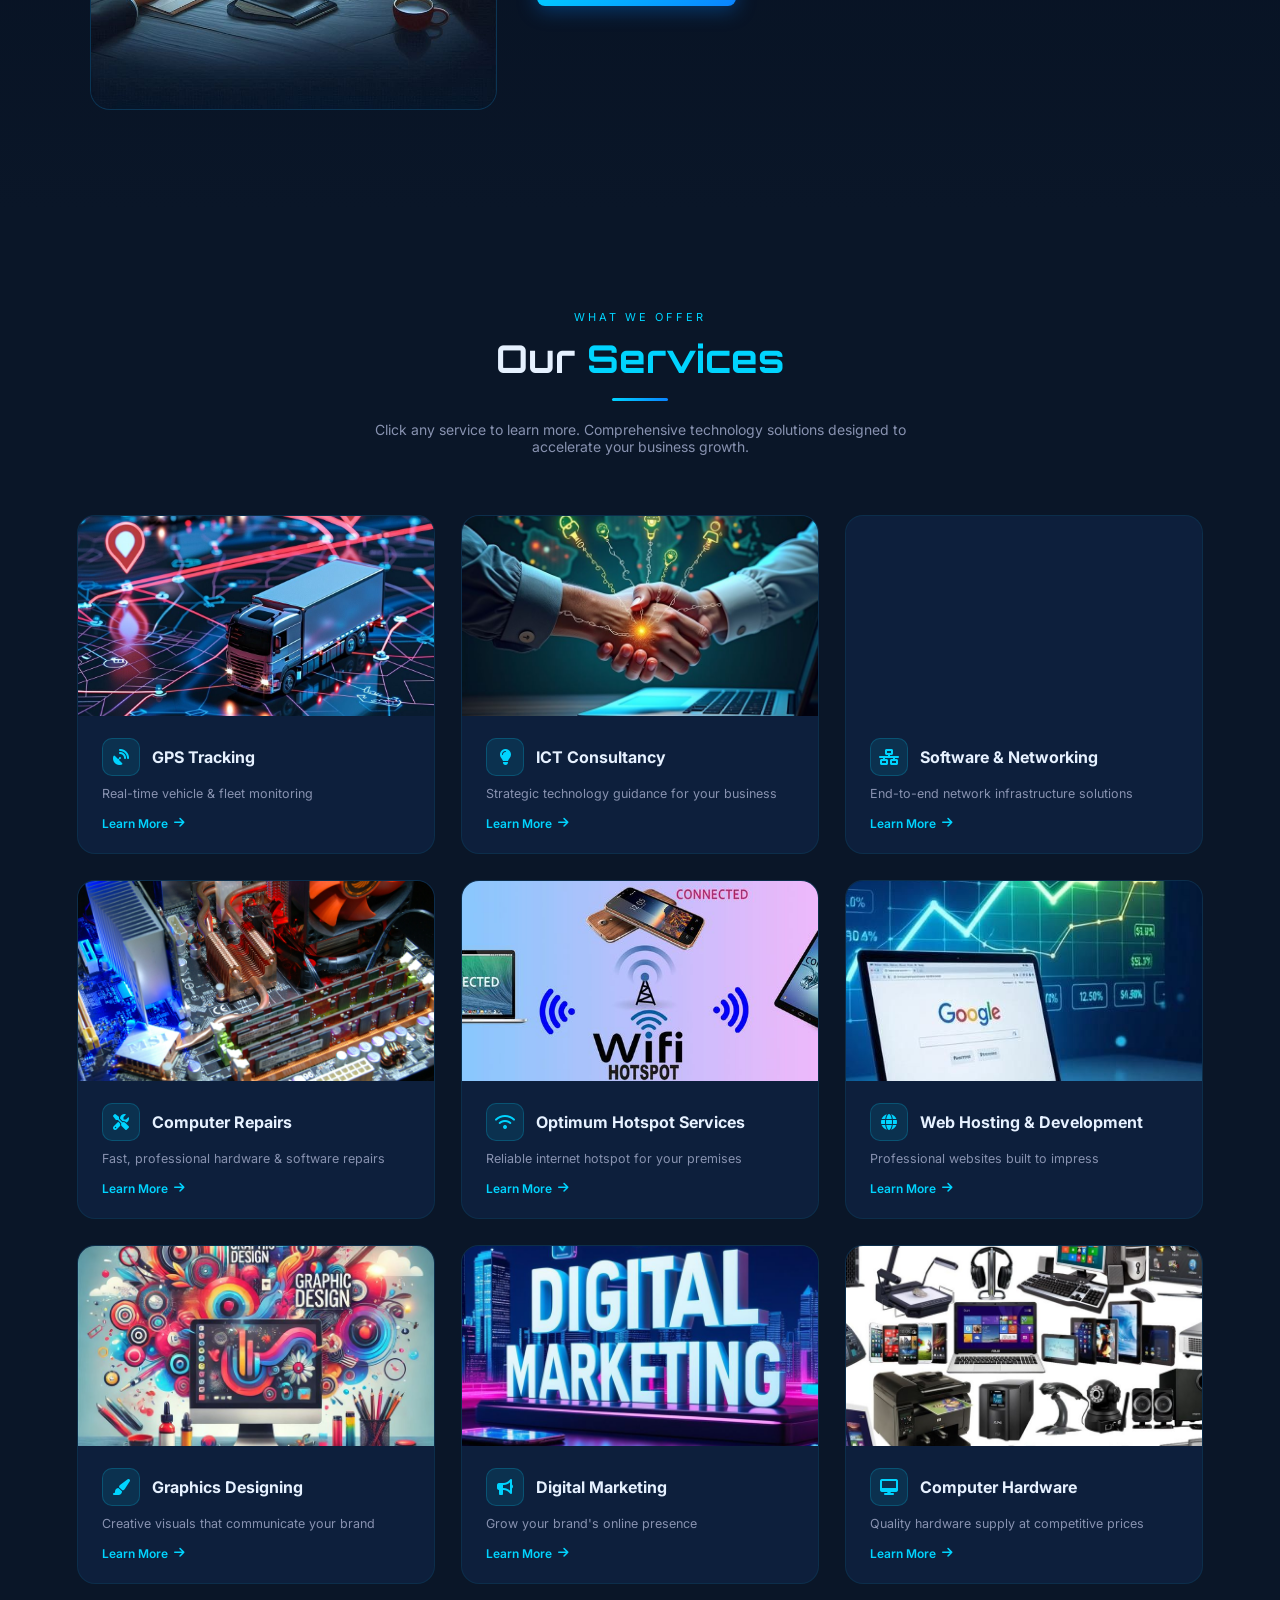
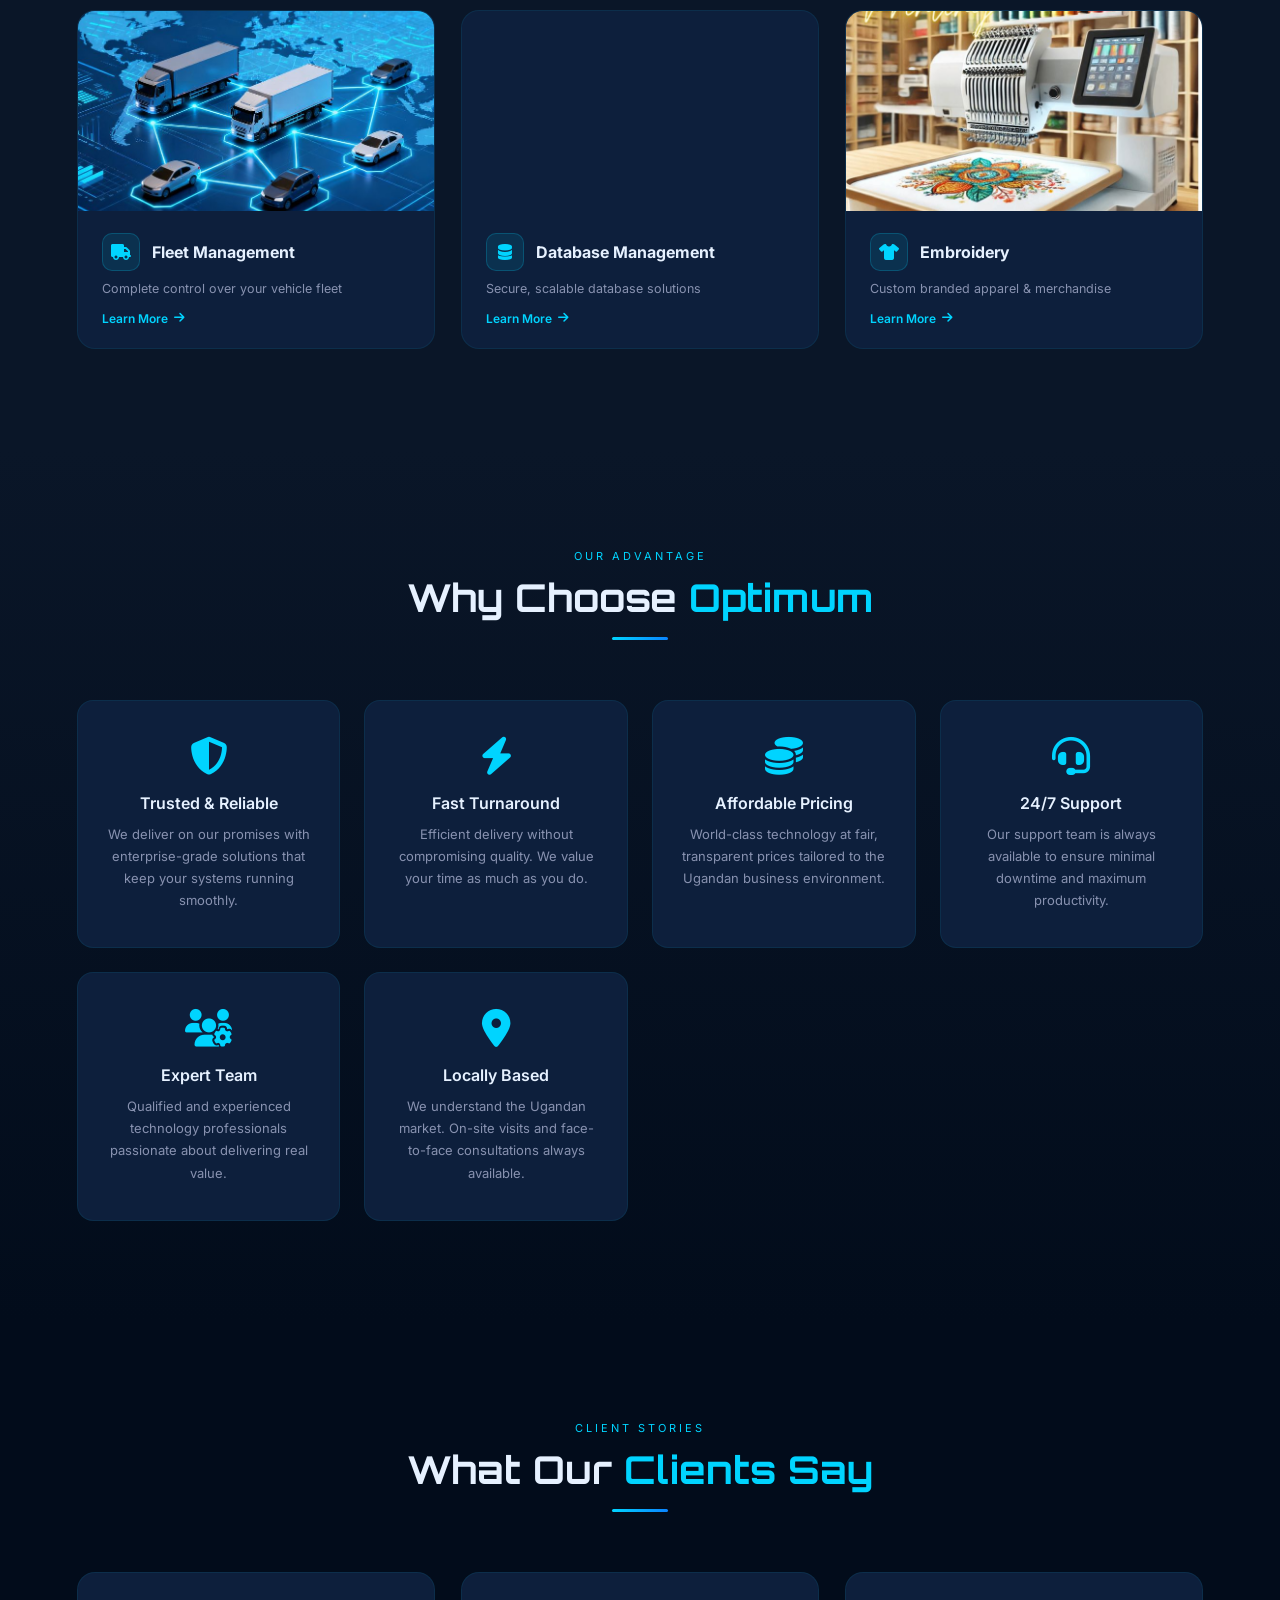
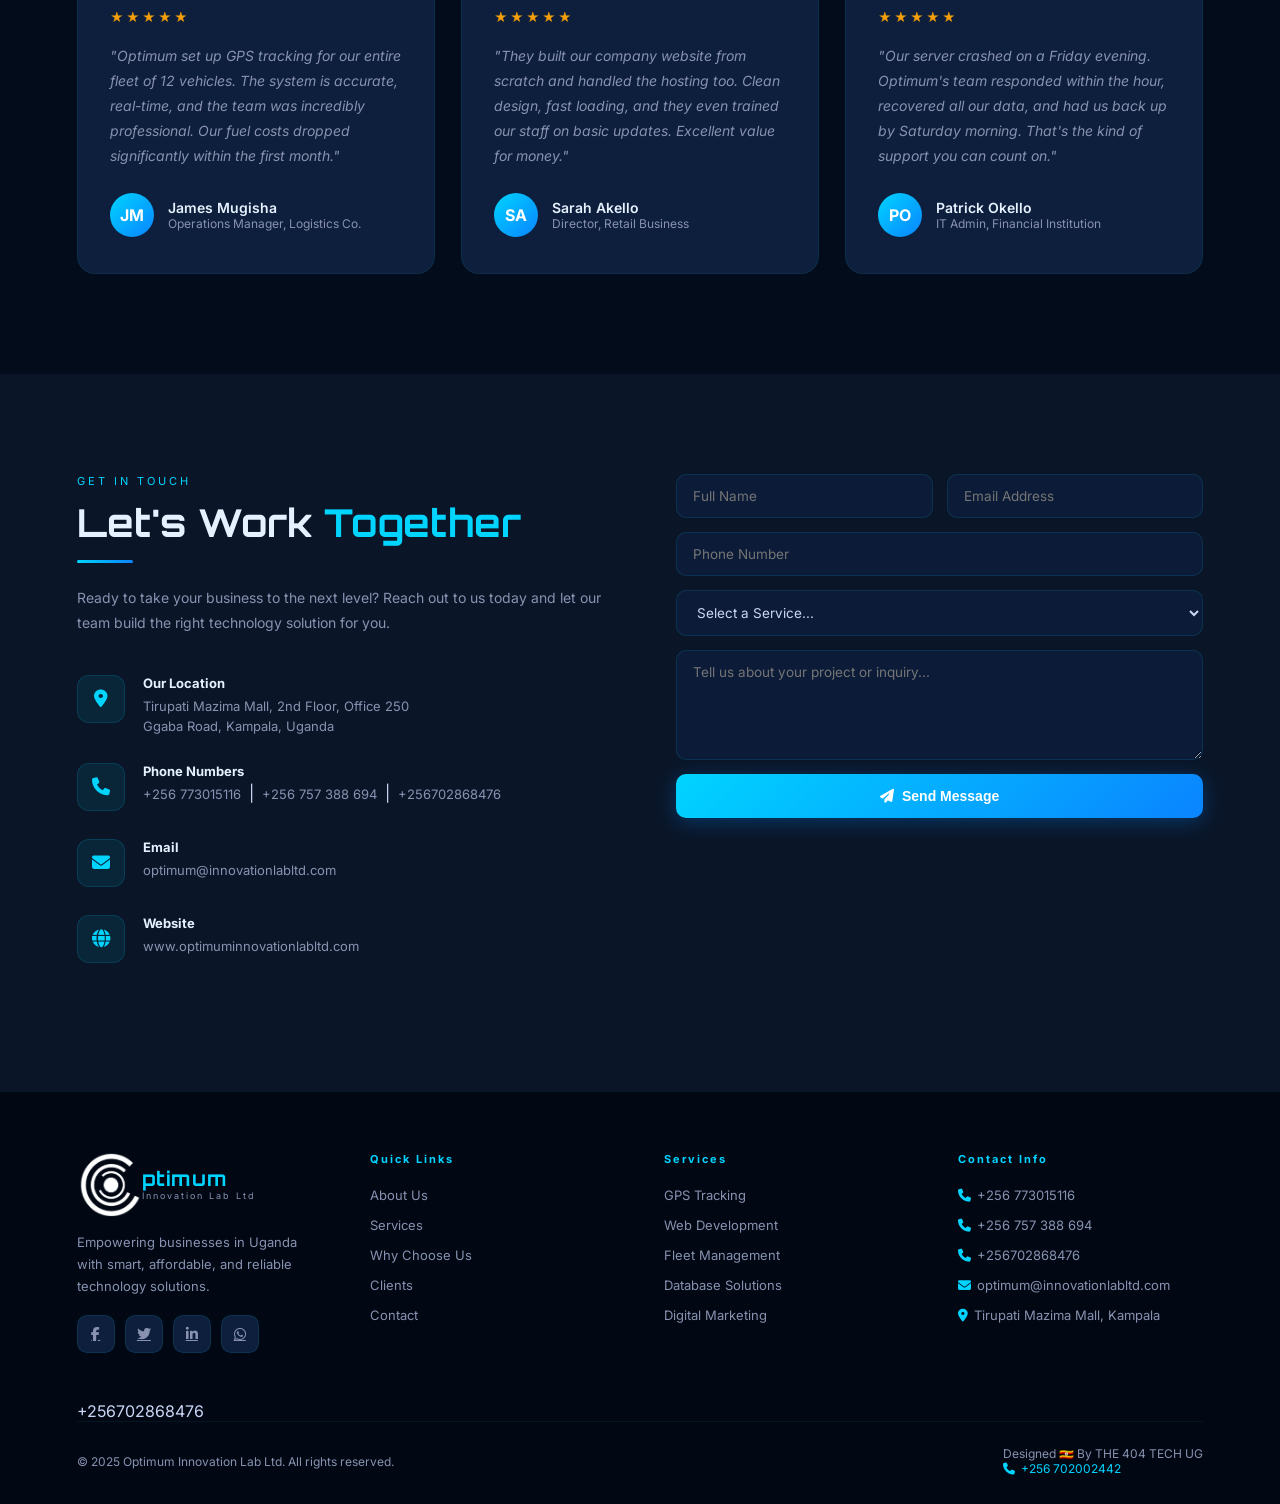
==== commit 4b33f8b7: "logo update" ====
--- a/index.html
+++ b/index.html
@@ -317,19 +317,19 @@
 <footer>
   <div class="footer-grid">
     <div class="footer-col">
-      <a href="#hero" class="logo">
-        <img
-          class="logo-img"
-          src="images/web logo-01.jpg.jpeg"
-          alt="Optimum Innovation Lab Ltd"
-          onerror="this.style.display='none'; this.nextElementSibling.style.display='flex';"
-        />
-        <div class="logo-icon">O</div>
-        <div class="logo-text">
-          <span class="logo-name">Optimum</span>
-          <span class="logo-sub">Innovation Lab Ltd</span>
-        </div>
-      </a>
+     <a href="index.html" class="logo">
+    <img
+      class="logo-img"
+      src="images/mine.png"
+      alt="Optimum Innovation Lab Ltd"
+      onerror="this.style.display='none'; document.querySelector('.logo-icon').style.display='flex';"
+    />
+    <div class="logo-icon">O</div>
+    <div class="logo-text">
+      <span class="logo-name">ptimum</span>
+      <span class="logo-sub">Innovation Lab Ltd</span>
+    </div>
+  </a>
       <p>Empowering businesses in Uganda with smart, affordable, and reliable technology solutions.</p>
       <div class="social-links">
         <a href="#" aria-label="Facebook"><i class="fab fa-facebook-f"></i></a>
--- a/styles.css
+++ b/styles.css
@@ -1,3497 +1,474 @@
-  
-  
-  
-  /*==================== INDEX.HTML FILE =========================================*/
-    *, *::before, *::after { margin: 0; padding: 0; box-sizing: border-box; }
-
-    /* ── VARIABLES ── */
-    :root {
-      --navy: #020c1b;
-      --dark: #0a1628;
-      --card: #0d1f3c;
-      --blue: #0a84ff;
-      --cyan: #00d4ff;
-      --light: #ccd6f6;
-      --muted: #8892b0;
-      --white: #e6f1ff;
-    }
-
-    /* ── BASE ── */
-    html { scroll-behavior: smooth; }
-    body { font-family: 'Inter', sans-serif; background: var(--navy); color: var(--light); overflow-x: hidden; }
-
-    /* ── SCROLLBAR ── */
-    ::-webkit-scrollbar { width: 5px; }
-    ::-webkit-scrollbar-track { background: var(--navy); }
-    ::-webkit-scrollbar-thumb { background: var(--cyan); border-radius: 3px; }
-
-    /* ── ANIMATIONS ── */
-    @keyframes flicker { 0%,100%{ opacity:1 } 50%{ opacity:0.4 } }
-    @keyframes load { from{ width:0 } to{ width:100% } }
-    @keyframes pulse { 0%,100%{ opacity:1; transform:scale(1) } 50%{ opacity:0.4; transform:scale(0.8) } }
-    @keyframes bounce { 0%,100%{ transform:translateY(0) } 50%{ transform:translateY(6px) } }
-    @keyframes waggle {
-      0%,100%{ transform:scale(1) }
-      10%{ transform:scale(1.1) rotate(8deg) }
-      20%{ transform:scale(1.1) rotate(-6deg) }
-      30%{ transform:scale(1) }
-    }
-
-    /* ── PAGE LOADER ── */
-    #loader {
-      position: fixed; inset: 0; z-index: 9999;
-      background: var(--navy);
-      display: flex; flex-direction: column;
-      align-items: center; justify-content: center; gap: 24px;
-      transition: opacity 0.5s, visibility 0.5s;
-    }
-    #loader.hidden { opacity: 0; visibility: hidden; }
-    .loader-logo {
-      font-family: 'Orbitron', sans-serif;
-      font-size: 2rem; font-weight: 900; color: var(--cyan);
-      letter-spacing: 4px;
-      animation: flicker 1.5s ease-in-out infinite;
-    }
-    .loader-bar { width: 200px; height: 3px; background: rgba(255,255,255,0.08); border-radius: 3px; overflow: hidden; }
-    .loader-fill {
-      height: 100%;
-      background: linear-gradient(90deg, var(--blue), var(--cyan));
-      border-radius: 3px;
-      animation: load 1.8s ease-in-out forwards;
-    }
-
-    /* ── NAV ── */
-    nav {
-      position: fixed; top: 0; width: 100%; z-index: 1000;
-      display: flex; align-items: center; justify-content: space-between;
-      padding: 18px 6%;
-      background: rgba(2,12,27,0.0);
-      backdrop-filter: blur(0px);
-      border-bottom: 1px solid transparent;
-      transition: all 0.4s;
-    }
-    nav.scrolled {
-      padding: 12px 6%;
-      background: rgba(2,12,27,0.95);
-      backdrop-filter: blur(12px);
-      border-bottom: 1px solid rgba(0,212,255,0.12);
-    }
-    .logo { display: flex; align-items: center; gap: 12px; text-decoration: none; }
-    .logo-img {
-      height: 70px; width: 70px;
-      object-fit: contain; border-radius: 50%;
-      background: #3d5263; padding: 4px;
-    }
-    .logo-icon {
-      width: 44px; height: 44px; border-radius: 12px;
-      background: linear-gradient(135deg, var(--cyan), var(--blue));
-      display: none; align-items: center; justify-content: center;
-      font-size: 20px; color: #fff; font-weight: 900;
-      font-family: 'Orbitron', sans-serif;
-      box-shadow: 0 0 20px rgba(0,212,255,0.35);
-    }
-    .logo-text { display: flex; flex-direction: column; line-height: 1.2; }
-    .logo-name { font-family: 'Orbitron', sans-serif; font-size: 14px; font-weight: 700; color: var(--cyan); letter-spacing: 1px; }
-    .logo-sub { font-size: 9px; color: var(--muted); letter-spacing: 2px; }
-
-    .nav-links { display: flex; gap: 36px; list-style: none; }
-    .nav-links a {
-      color: rgba(204,214,246,0.85); text-decoration: none;
-      font-size: 13px; font-weight: 500;
-      transition: color 0.3s; position: relative;
-    }
-    .nav-links a::after {
-      content: ''; position: absolute; bottom: -5px; left: 0;
-      width: 0; height: 2px; background: var(--cyan); transition: width 0.3s;
-    }
-    .nav-links a:hover { color: var(--cyan); }
-    .nav-links a:hover::after { width: 100%; }
-
-    .nav-cta {
-      padding: 10px 26px; border-radius: 30px;
-      background: linear-gradient(135deg, var(--cyan), var(--blue));
-      color: #fff; font-size: 13px; font-weight: 600;
-      cursor: pointer; transition: all 0.3s; text-decoration: none;
-      box-shadow: 0 2px 15px rgba(0,212,255,0.3);
-    }
-    .nav-cta:hover { transform: translateY(-2px); box-shadow: 0 5px 25px rgba(0,212,255,0.5); }
-
-    .hamburger { display: none; flex-direction: column; gap: 5px; cursor: pointer; }
-    .hamburger span { width: 25px; height: 2px; background: var(--cyan); border-radius: 2px; transition: all 0.3s; }
-
-    /* ── MOBILE MENU ── */
-    .mobile-menu {
-      position: fixed; top: 0; right: 0; bottom: 0; width: 280px;
-      background: var(--dark); border-left: 1px solid rgba(0,212,255,0.1);
-      z-index: 1001; padding: 100px 32px;
-      transform: translateX(100%); transition: transform 0.3s;
-      display: flex; flex-direction: column; gap: 24px;
-    }
-    .mobile-menu.open { transform: translateX(0); }
-    .mobile-menu a { color: var(--light); text-decoration: none; font-size: 16px; font-weight: 500; transition: color 0.3s; }
-    .mobile-menu a:hover { color: var(--cyan); }
-    .mobile-cta { text-align: center; margin-top: 8px; }
-
-    .overlay { position: fixed; inset: 0; background: rgba(0,0,0,0.7); z-index: 1000; display: none; }
-    .overlay.open { display: block; }
-
-    /* ── BUTTONS ── */
-    .btn-primary {
-      padding: 14px 34px; border-radius: 8px;
-      background: linear-gradient(135deg, var(--cyan), var(--blue));
-      color: #fff; font-weight: 600; font-size: 14px;
-      text-decoration: none; transition: all 0.3s;
-      box-shadow: 0 4px 20px rgba(0,132,255,0.35);
-      display: inline-flex; align-items: center; gap: 8px;
-      border: none; cursor: pointer;
-    }
-    .btn-primary:hover { transform: translateY(-3px); box-shadow: 0 10px 35px rgba(0,212,255,0.45); }
-
-    .btn-outline {
-      padding: 14px 34px; border-radius: 8px;
-      background: rgba(255,255,255,0.05); backdrop-filter: blur(8px);
-      border: 1px solid rgba(0,212,255,0.4);
-      color: var(--cyan); font-weight: 600; font-size: 14px;
-      text-decoration: none; transition: all 0.3s;
-      display: inline-flex; align-items: center; gap: 8px;
-    }
-    .btn-outline:hover { background: rgba(0,212,255,0.12); transform: translateY(-3px); }
-
-    /* ── SECTIONS SHARED ── */
-    section { padding: 100px 6%; }
-    .section-label { font-size: 11px; letter-spacing: 3px; text-transform: uppercase; color: var(--cyan); margin-bottom: 10px; }
-    .section-title { font-family: 'Orbitron', sans-serif; font-size: clamp(1.6rem, 3vw, 2.4rem); font-weight: 700; color: var(--white); margin-bottom: 14px; }
-    .section-title span { color: var(--cyan); }
-    .section-intro { color: var(--muted); font-size: 14px; }
-    .divider { width: 56px; height: 3px; border-radius: 2px; background: linear-gradient(90deg, var(--cyan), var(--blue)); margin: 14px 0 22px; }
-    .section-header-center { text-align: center; max-width: 600px; margin: 0 auto 60px; }
-    .section-header-center .divider { margin: 16px auto 20px; }
-
-    /* ── HERO ── */
-    #hero {
-      min-height: 100vh; position: relative;
-      display: flex; align-items: center;
-      justify-content: space-between;
-      padding: 140px 6% 100px; overflow: hidden;
-      gap: 40px;
-    }
-    .hero-video-wrap { position: absolute; inset: 0; z-index: 0; }
-    .hero-video-wrap video { width: 100%; height: 100%; object-fit: cover; opacity: 1; }
-    .hero-overlay {
-      position: absolute; inset: 0; z-index: 1;
-      background: linear-gradient(135deg, rgba(2,12,27,0.88) 0%, rgba(2,12,27,0.70) 50%, rgba(2,12,27,0.80) 100%);
-    }
-    .hero-overlay::after {
-      content: ''; position: absolute; inset: 0;
-      background-image:
-        linear-gradient(rgba(0,212,255,0.025) 1px, transparent 1px),
-        linear-gradient(90deg, rgba(0,212,255,0.025) 1px, transparent 1px);
-      background-size: 55px 55px;
-    }
-    .hero-inner { position: relative; z-index: 2; max-width: 580px; flex-shrink: 0; }
-    .hero-badge {
-      display: inline-flex; align-items: center; gap: 8px;
-      padding: 7px 20px; border-radius: 50px;
-      border: 1px solid rgba(0,212,255,0.35);
-      background: rgba(0,212,255,0.08);
-      font-size: 11px; letter-spacing: 2px; text-transform: uppercase;
-      color: var(--cyan); margin-bottom: 32px;
-    }
-    .hero-badge .dot { width: 7px; height: 7px; border-radius: 50%; background: var(--cyan); animation: pulse 2s infinite; }
-    .hero-inner h1 {
-      font-family: 'Orbitron', sans-serif;
-      font-size: clamp(2.2rem, 5vw, 4rem);
-      font-weight: 900; line-height: 1.15; color: var(--white);
-      margin-bottom: 24px; text-shadow: 0 2px 20px rgba(0,0,0,0.5);
-    }
-    .hero-inner h1 span { color: var(--cyan); }
-    .hero-inner p { font-size: 16px; color: rgba(204,214,246,0.8); line-height: 1.85; margin-bottom: 40px; max-width: 580px; }
-    .hero-btns { display: flex; gap: 16px; flex-wrap: wrap; margin-bottom: 64px; }
-    .stats-bar { display: flex; gap: 52px; flex-wrap: wrap; }
-    .stat h3 { font-family: 'Orbitron', sans-serif; font-size: 2rem; font-weight: 900; color: var(--cyan); }
-    .stat p { font-size: 11px; color: var(--muted); letter-spacing: 1px; margin-top: 2px; }
-    .scroll-arrow {
-      position: absolute; bottom: 40px; left: 50%;
-      transform: translateX(-50%); z-index: 3;
-      display: flex; flex-direction: column; align-items: center; gap: 6px;
-    }
-    .scroll-arrow span { font-size: 10px; letter-spacing: 2px; color: var(--muted); }
-    .scroll-arrow i { color: var(--cyan); animation: bounce 2s infinite; }
-
-    /* ── QUICK ACCESS PANEL ── */
-    .quick-access {
-      position: absolute;
-      right: 20px;
-      top: 120px;
-      z-index: 2;
-      width: 400px;
-      padding: 36px 32px 32px;
-      background: linear-gradient(160deg, rgba(10,25,50,0.92) 0%, rgba(2,12,27,0.96) 100%);
-      backdrop-filter: blur(28px);
-      border-radius: 28px;
-      border: 1px solid rgba(0,212,255,0.18);
-      box-shadow:
-        0 40px 80px rgba(0,0,0,0.6),
-        0 0 0 1px rgba(0,212,255,0.06),
-        inset 0 1px 0 rgba(255,255,255,0.06),
-        inset 0 -1px 0 rgba(0,212,255,0.05);
-    }
-    .quick-access::before {
-      content: '';
-      position: absolute; top: 0; left: 10%; right: 10%; height: 2px;
-      background: linear-gradient(90deg, transparent, var(--cyan), transparent);
-      border-radius: 2px;
-    }
-    .qa-badge {
-      display: inline-flex; align-items: center; gap: 8px;
-      padding: 5px 14px; border-radius: 50px;
-      background: rgba(0,212,255,0.08);
-      border: 1px solid rgba(0,212,255,0.2);
-      margin-bottom: 18px;
-    }
-    .qa-badge-dot {
-      width: 7px; height: 7px; border-radius: 50%;
-      background: var(--cyan);
-      box-shadow: 0 0 8px rgba(0,212,255,0.9);
-      animation: pulse 2s infinite;
-    }
-    .qa-badge span:last-child { font-size: 10px; font-weight: 600; letter-spacing: 2px; text-transform: uppercase; color: var(--cyan); }
-    .qa-title {
-      font-family: 'Orbitron', sans-serif;
-      font-size: clamp(1.6rem, 2.5vw, 2.2rem);
-      font-weight: 900; line-height: 1.15; color: var(--white);
-      margin-bottom: 12px; text-shadow: 0 2px 20px rgba(0,0,0,0.6);
-    }
-    .qa-title span { color: var(--cyan); }
-    .qa-subtitle { font-size: 13px; color: var(--muted); line-height: 1.7; }
-    .qa-divider { height: 1px; background: linear-gradient(90deg, rgba(0,212,255,0.3), transparent); margin: 24px 0; }
-
-    .quick-links { display: flex; flex-direction: column; gap: 12px; margin-bottom: 24px; }
-    .quick-link-card {
-      display: flex; align-items: center; gap: 16px;
-      padding: 18px 20px;
-      background: rgba(10,132,255,0.08);
-      border: 1px solid rgba(0,212,255,0.1);
-      border-radius: 16px; text-decoration: none;
-      transition: all 0.3s ease; cursor: pointer;
-      position: relative; overflow: hidden;
-    }
-    .quick-link-card::before {
-      content: '';
-      position: absolute; top: 0; left: -100%;
-      width: 60%; height: 100%;
-      background: linear-gradient(90deg, transparent, rgba(0,212,255,0.06), transparent);
-      transition: left 0.5s ease; pointer-events: none;
-    }
-    .quick-link-card:hover::before { left: 150%; }
-    .quick-link-card:hover {
-      background: rgba(0,212,255,0.07);
-      border-color: rgba(0,212,255,0.35);
-      transform: translateY(-2px);
-      box-shadow: 0 12px 28px rgba(0,0,0,0.35), 0 0 0 1px rgba(0,212,255,0.1);
-    }
-    .ql-icon-wrap { width: 52px; height: 52px; border-radius: 14px; flex-shrink: 0; display: flex; align-items: center; justify-content: center; font-size: 20px; transition: all 0.3s; }
-    .ql-icon-wrap.audit { background: linear-gradient(135deg, rgba(0,212,255,0.2), rgba(0,132,255,0.15)); border: 1px solid rgba(0,212,255,0.3); color: #00d4ff; box-shadow: 0 0 16px rgba(0,212,255,0.15); }
-    .ql-icon-wrap.books { background: linear-gradient(135deg, rgba(139,92,246,0.2), rgba(109,40,217,0.15)); border: 1px solid rgba(139,92,246,0.3); color: #a78bfa; box-shadow: 0 0 16px rgba(139,92,246,0.15); }
-    .ql-icon-wrap.tracking { background: linear-gradient(135deg, rgba(16,185,129,0.2), rgba(5,150,105,0.15)); border: 1px solid rgba(16,185,129,0.3); color: #34d399; box-shadow: 0 0 16px rgba(16,185,129,0.15); }
-    .quick-link-card:hover .ql-icon-wrap { transform: scale(1.1); }
-    .quick-link-card:hover .ql-icon-wrap.audit { box-shadow: 0 0 24px rgba(0,212,255,0.35); }
-    .quick-link-card:hover .ql-icon-wrap.books { box-shadow: 0 0 24px rgba(139,92,246,0.35); }
-    .quick-link-card:hover .ql-icon-wrap.tracking { box-shadow: 0 0 24px rgba(16,185,129,0.35); }
-    .ql-text { display: flex; flex-direction: column; gap: 4px; flex: 1; }
-    .ql-title { font-size: 15px; font-weight: 700; color: var(--white); letter-spacing: 0.3px; transition: color 0.3s; }
-    .quick-link-card:hover .ql-title { color: var(--cyan); }
-    .ql-desc { font-size: 11.5px; color: var(--muted); line-height: 1.4; }
-    .ql-arrow { width: 30px; height: 30px; border-radius: 50%; flex-shrink: 0; background: rgba(0,212,255,0.06); border: 1px solid rgba(0,212,255,0.12); display: flex; align-items: center; justify-content: center; color: var(--muted); font-size: 11px; transition: all 0.3s; }
-    .quick-link-card:hover .ql-arrow { background: var(--cyan); border-color: var(--cyan); color: var(--navy); box-shadow: 0 0 14px rgba(0,212,255,0.45); }
-    .qa-footer { display: flex; align-items: center; justify-content: space-between; padding-top: 20px; border-top: 1px solid rgba(255,255,255,0.05); }
-    .qa-footer-left, .qa-footer-right { display: flex; align-items: center; gap: 6px; font-size: 11px; color: var(--muted); letter-spacing: 0.5px; }
-    .qa-footer-left i { color: var(--cyan); font-size: 11px; filter: drop-shadow(0 0 4px rgba(0,212,255,0.5)); }
-    .qa-footer-right i { color: #34d399; font-size: 8px; filter: drop-shadow(0 0 4px rgba(16,185,129,0.8)); animation: pulse 2s infinite; }
-
-    /* ── ABOUT ── */
-    #about {
-      background: linear-gradient(180deg, var(--navy) 0%, var(--dark) 100%);
-      display: flex; justify-content: center;
-    }
-    .about-grid {
-      display: grid; grid-template-columns: 0.6fr 1fr;
-      gap: 16px; align-items: center;
-      max-width: 1100px; width: 100%;
-    }
-    .about-card {
-      background: var(--card); border: 1px solid rgba(0,212,255,0.12);
-      border-radius: 20px; position: relative; overflow: hidden;
-      padding: 0; width: 100%;
-    }
-    .about-card::before {
-      content: ''; position: absolute; top: 0; left: 0; right: 0;
-      height: 3px; background: linear-gradient(90deg, var(--cyan), var(--blue)); z-index: 1;
-    }
-    .about-card-img { width: 100%; height: 100%; min-height: 500px; object-fit: cover; display: block; transition: transform 0.5s; }
-    .about-card-img:hover { transform: scale(1.04); }
-    .about-text { padding-left: 24px; max-width: 520px; }
-    .about-text p { color: var(--muted); line-height: 1.85; font-size: 14px; margin-bottom: 18px; }
-    .about-text p:last-of-type { margin-bottom: 0; }
-    .about-cta { display: inline-block; margin-top: 36px; }
-
-    /* ── SERVICES ── */
-    #services { background: var(--dark); }
-    .services-grid { display: grid; grid-template-columns: repeat(auto-fill, minmax(290px, 1fr)); gap: 26px; margin-top: 16px; }
-    .service-card { background: var(--card); border: 1px solid rgba(0,212,255,0.08); border-radius: 18px; overflow: hidden; cursor: pointer; transition: all 0.35s; position: relative; }
-    .service-card:hover { transform: translateY(-8px); border-color: rgba(0,212,255,0.35); box-shadow: 0 24px 48px rgba(0,0,0,0.35); }
-    .svc-img-wrap { overflow: hidden; position: relative; }
-    .svc-img { width: 100%; height: 200px; object-fit: cover; display: block; transition: transform 0.5s ease; }
-    .service-card:hover .svc-img { transform: scale(1.05); }
-    .svc-img-wrap::after { display: none; }
-    .svc-body { padding: 22px 24px; display: flex; flex-direction: column; gap: 8px; }
-    .svc-icon-row { display: flex; align-items: center; gap: 12px; }
-    .svc-icon-sm { width: 38px; height: 38px; border-radius: 10px; background: rgba(0,212,255,0.1); border: 1px solid rgba(0,212,255,0.2); display: flex; align-items: center; justify-content: center; font-size: 16px; color: var(--cyan); flex-shrink: 0; }
-    .svc-body h3 { font-size: 1rem; font-weight: 700; color: var(--white); }
-    .svc-body p { font-size: 12.5px; color: var(--muted); line-height: 1.6; }
-    .svc-cta { display: inline-flex; align-items: center; gap: 6px; font-size: 12px; color: var(--cyan); font-weight: 600; margin-top: 4px; transition: gap 0.3s; }
-    .service-card:hover .svc-cta { gap: 10px; }
-
-    /* ── WHY US ── */
-    #why { background: linear-gradient(180deg, var(--dark) 0%, var(--navy) 100%); }
-    .why-grid { display: grid; grid-template-columns: repeat(auto-fill, minmax(250px, 1fr)); gap: 24px; }
-    .why-card { background: var(--card); border: 1px solid rgba(0,212,255,0.08); border-radius: 16px; padding: 36px 28px; text-align: center; transition: all 0.3s; }
-    .why-card:hover { border-color: rgba(0,212,255,0.3); transform: translateY(-5px); }
-    .why-card i { font-size: 38px; color: var(--cyan); margin-bottom: 18px; }
-    .why-card h3 { font-size: 1rem; font-weight: 600; color: var(--white); margin-bottom: 10px; }
-    .why-card p { font-size: 13px; color: var(--muted); line-height: 1.7; }
-
-    /* ── TESTIMONIALS ── */
-    #testimonials { background: var(--navy); }
-    .testimonials-grid { display: grid; grid-template-columns: repeat(auto-fill, minmax(300px, 1fr)); gap: 26px; }
-    .testi-card { background: var(--card); border: 1px solid rgba(0,212,255,0.08); border-radius: 18px; padding: 36px 32px; transition: all 0.3s; }
-    .testi-card:hover { border-color: rgba(0,212,255,0.25); transform: translateY(-4px); }
-    .stars { color: #f59e0b; font-size: 13px; margin-bottom: 18px; letter-spacing: 2px; }
-    .testi-text { font-size: 14px; color: var(--muted); line-height: 1.8; margin-bottom: 24px; font-style: italic; }
-    .testi-author { display: flex; align-items: center; gap: 14px; }
-    .testi-avatar { width: 44px; height: 44px; border-radius: 50%; background: linear-gradient(135deg, var(--cyan), var(--blue)); display: flex; align-items: center; justify-content: center; font-size: 16px; font-weight: 700; color: #fff; flex-shrink: 0; }
-    .testi-name { font-size: 14px; font-weight: 600; color: var(--white); }
-    .testi-role { font-size: 12px; color: var(--muted); }
-
-    /* ── CONTACT ── */
-    #contact { background: var(--dark); }
-    .contact-grid { display: grid; grid-template-columns: 1fr 1fr; gap: 72px; }
-    .contact-intro { color: var(--muted); margin-bottom: 40px; font-size: 14px; line-height: 1.8; }
-    .contact-item { display: flex; gap: 18px; margin-bottom: 28px; align-items: flex-start; }
-    .contact-icon { width: 48px; height: 48px; background: rgba(0,212,255,0.08); border: 1px solid rgba(0,212,255,0.15); border-radius: 12px; display: flex; align-items: center; justify-content: center; font-size: 18px; color: var(--cyan); flex-shrink: 0; }
-    .contact-item strong { font-size: 13px; color: var(--white); display: block; margin-bottom: 4px; }
-    .contact-item span, .contact-item a { font-size: 13px; color: var(--muted); text-decoration: none; }
-    .contact-item a:hover { color: var(--cyan); }
-    .contact-form { display: flex; flex-direction: column; gap: 14px; }
-    .form-row { display: grid; grid-template-columns: 1fr 1fr; gap: 14px; }
-    .contact-form input,
-    .contact-form select,
-    .contact-form textarea {
-      width: 100%; padding: 13px 16px;
-      background: rgba(13,31,60,0.8); border: 1px solid rgba(0,212,255,0.12);
-      border-radius: 10px; color: var(--light);
-      font-family: 'Inter', sans-serif; font-size: 13.5px;
-      outline: none; transition: border-color 0.3s;
-    }
-    .contact-form input:focus,
-    .contact-form select:focus,
-    .contact-form textarea:focus { border-color: var(--cyan); box-shadow: 0 0 0 3px rgba(0,212,255,0.07); }
-    .contact-form select option { background: var(--card); }
-    .contact-form textarea { resize: vertical; min-height: 110px; }
-    .submit-btn {
-      padding: 14px; border-radius: 10px;
-      background: linear-gradient(135deg, var(--cyan), var(--blue));
-      color: #fff; font-weight: 600; font-size: 14px;
-      border: none; cursor: pointer; transition: all 0.3s;
-      box-shadow: 0 4px 20px rgba(0,132,255,0.3);
-      display: flex; align-items: center; justify-content: center; gap: 8px;
-    }
-    .submit-btn:hover { transform: translateY(-2px); box-shadow: 0 8px 28px rgba(0,212,255,0.4); }
-    .submit-btn:disabled { opacity: 0.7; cursor: not-allowed; transform: none; }
-
-    /* ── FORM MESSAGES ── */
-    .form-success {
-      padding: 14px 18px; border-radius: 10px;
-      background: rgba(16,185,129,0.1); border: 1px solid rgba(16,185,129,0.3);
-      color: #34d399; font-size: 14px; text-align: center;
-      display: none;
-    }
-    .form-error {
-      padding: 14px 18px; border-radius: 10px;
-      background: rgba(239,68,68,0.1); border: 1px solid rgba(239,68,68,0.3);
-      color: #f87171; font-size: 14px; text-align: center;
-      display: none;
-    }
-
-    /* ── FOOTER ── */
-    footer { background: #010814; border-top: 1px solid rgba(0,212,255,0.08); padding: 60px 6% 28px; }
-    .footer-grid { display: grid; grid-template-columns: repeat(auto-fit, minmax(180px, 1fr)); gap: 48px; margin-bottom: 48px; }
-    .footer-col p { font-size: 13px; color: var(--muted); margin-top: 14px; line-height: 1.7; }
-    .footer-col h4 { font-size: 11px; letter-spacing: 2px; color: var(--cyan); margin-bottom: 18px; }
-    .footer-col ul { list-style: none; }
-    .footer-col ul li { margin-bottom: 10px; }
-    .footer-col ul a { color: var(--muted); text-decoration: none; font-size: 13px; transition: color 0.3s; }
-    .footer-col ul a:hover { color: var(--cyan); }
-    .footer-col ul li span { color: var(--muted); font-size: 13px; }
-    .footer-icon { margin-right: 6px; color: var(--cyan); }
-    .social-links { display: flex; gap: 10px; margin-top: 18px; }
-    .social-links a { width: 38px; height: 38px; background: var(--card); border-radius: 10px; border: 1px solid rgba(0,212,255,0.1); display: flex; align-items: center; justify-content: center; color: var(--muted); transition: all 0.3s; font-size: 14px; }
-    .social-links a:hover { background: var(--cyan); color: var(--navy); border-color: var(--cyan); }
-    .footer-bottom { border-top: 1px solid rgba(0,212,255,0.06); padding-top: 24px; display: flex; justify-content: space-between; align-items: center; flex-wrap: wrap; gap: 10px; font-size: 12px; color: var(--muted); }
-
-    /* ── WHATSAPP ── */
-    .whatsapp-btn { position: fixed; bottom: 90px; right: 28px; z-index: 800; width: 56px; height: 56px; border-radius: 50%; background: #25D366; display: flex; align-items: center; justify-content: center; font-size: 26px; color: #fff; text-decoration: none; box-shadow: 0 6px 24px rgba(37,211,102,0.45); transition: all 0.3s; animation: waggle 3s ease-in-out infinite; }
-    .whatsapp-btn:hover { transform: scale(1.12); box-shadow: 0 8px 30px rgba(37,211,102,0.6); }
-
-    /* ── SCROLL TOP ── */
-    .scroll-top { position: fixed; bottom: 28px; right: 28px; z-index: 800; width: 46px; height: 46px; border-radius: 12px; background: var(--card); border: 1px solid rgba(0,212,255,0.2); display: flex; align-items: center; justify-content: center; color: var(--cyan); font-size: 18px; cursor: pointer; opacity: 0; pointer-events: none; transition: all 0.3s; }
-    .scroll-top.show { opacity: 1; pointer-events: all; }
-    .scroll-top:hover { background: rgba(0,212,255,0.15); transform: translateY(-3px); }
-
-    /* ── FADE ANIMATION ── */
-    .fade-up { opacity: 0; transform: translateY(28px); transition: opacity 0.7s ease, transform 0.7s ease; }
-    .fade-up.visible { opacity: 1; transform: translateY(0); }
-
-    /* ── RESPONSIVE ── */
-    @media (max-width: 1200px) {
-      .quick-access { width: 360px; }
-    }
-    @media (max-width: 1024px) {
-      .nav-links, .nav-cta { display: none; }
-      .hamburger { display: flex; }
-      .about-grid { grid-template-columns: 1fr; }
-      .contact-grid { grid-template-columns: 1fr; }
-      .quick-access { width: 320px; padding: 28px 22px 24px; }
-    }
-    @media (max-width: 900px) {
-      #hero { flex-direction: column; justify-content: center; padding-top: 160px; align-items: center; }
-      .hero-inner { max-width: 100%; }
-      .quick-access {
-        position: relative; right: auto; top: auto;
-        transform: none; width: 100%; max-width: 500px;
-        margin: 40px auto 0;
-      }
-    }
-    @media (max-width: 768px) {
-      section { padding: 72px 5%; }
-      .form-row { grid-template-columns: 1fr; }
-      .footer-bottom { flex-direction: column; text-align: center; }
-      .stats-bar { gap: 28px; }
-      #about { padding: 72px 5%; }
-    }
-    @media (max-width: 480px) {
-      .hero-inner h1 { font-size: 1.8rem; }
-      .qa-title { font-size: 1.4rem; }
-      .quick-access { padding: 24px 18px 20px; }
-      .services-grid { grid-template-columns: 1fr; }
-      .why-grid { grid-template-columns: 1fr; }
-      .testimonials-grid { grid-template-columns: 1fr; }
-    }
-
-
-/*========================== GPS-TRACKING .HTML ================================================*/
-
-
-    /* ── ANIMATIONS ── */
-    @keyframes pulse { 0%,100%{ opacity:1; transform:scale(1) } 50%{ opacity:0.4; transform:scale(0.8) } }
-    @keyframes waggle {
-      0%,100%{ transform:scale(1) }
-      10%{ transform:scale(1.1) rotate(8deg) }
-      20%{ transform:scale(1.1) rotate(-6deg) }
-      30%{ transform:scale(1) }
-    }
-
-    /* ── NAV ── */
-    nav {
-      position: fixed; top: 0; width: 100%; z-index: 1000;
-      display: flex; align-items: center; justify-content: space-between;
-      padding: 18px 6%;
-      background: rgba(2,12,27,0.95);
-      backdrop-filter: blur(12px);
-      border-bottom: 1px solid rgba(0,212,255,0.12);
-      transition: all 0.4s;
-    }
-    nav.scrolled { padding: 12px 6%; }
-
-    .logo { display: flex; align-items: center; gap: 12px; text-decoration: none; }
-    .logo-img {
-      height: 70px; width: 70px;
-      object-fit: contain; border-radius: 50%;
-      background: #3d5263; padding: 4px;
-    }
-    .logo-icon {
-      width: 44px; height: 44px; border-radius: 12px;
-      background: linear-gradient(135deg, var(--cyan), var(--blue));
-      display: none; align-items: center; justify-content: center;
-      font-size: 20px; color: #fff; font-weight: 900;
-      font-family: 'Orbitron', sans-serif;
-      box-shadow: 0 0 20px rgba(0,212,255,0.3);
-    }
-    .logo-text { display: flex; flex-direction: column; line-height: 1.2; }
-    .logo-name { font-family: 'Orbitron',
-         sans-serif; font-size: 14px; font-weight: 700; color: var(--cyan); letter-spacing: 1px; }
-    .logo-sub { font-size: 9px; color: var(--muted); letter-spacing: 2px; }
-
-    .nav-right { display: flex; align-items: center; gap: 20px; }
-    .back-btn {
-      display: flex; align-items: center; gap: 8px;
-      padding: 9px 20px; border-radius: 30px;
-      border: 1px solid rgba(0,212,255,0.3);
-      color: var(--cyan); font-size: 13px; font-weight: 600;
-      text-decoration: none; transition: all 0.3s;
-    }
-    .back-btn:hover { background: rgba(0,212,255,0.1); }
-
-    .nav-cta {
-      padding: 9px 22px; border-radius: 30px;
-      background: linear-gradient(135deg, var(--cyan), var(--blue));
-      color: #fff; font-size: 13px; font-weight: 600;
-      text-decoration: none; transition: all 0.3s;
-      box-shadow: 0 2px 15px rgba(0,212,255,0.3);
-    }
-    .nav-cta:hover { transform: translateY(-2px); box-shadow: 0 5px 25px rgba(0,212,255,0.5); }
-
-    .hamburger { display: none; flex-direction: column; gap: 5px; cursor: pointer; }
-    .hamburger span { width: 25px; height: 2px; background: var(--cyan); border-radius: 2px; }
-
-    /* ── MOBILE MENU ── */
-    .mobile-menu {
-      position: fixed; top: 0; right: 0; bottom: 0; width: 280px;
-      background: var(--dark); border-left: 1px solid rgba(0,212,255,0.1);
-      z-index: 1001; padding: 100px 32px;
-      transform: translateX(100%); transition: transform 0.3s;
-      display: flex; flex-direction: column; gap: 24px;
-    }
-    .mobile-menu.open { transform: translateX(0); }
-    .mobile-menu a { color: var(--light); text-decoration: none; font-size: 16px; font-weight: 500; transition: color 0.3s; }
-    .mobile-menu a:hover { color: var(--cyan); }
-
-    .overlay { position: fixed; inset: 0; background: rgba(0,0,0,0.7); z-index: 1000; display: none; }
-    .overlay.open { display: block; }
-
-    /* ── BUTTONS ── */
-    .btn-primary {
-      padding: 13px 32px; border-radius: 8px;
-      background: linear-gradient(135deg, var(--cyan), var(--blue));
-      color: #fff; font-weight: 600; font-size: 14px;
-      text-decoration: none; transition: all 0.3s;
-      box-shadow: 0 4px 20px rgba(0,132,255,0.35);
-      display: inline-flex; align-items: center; gap: 8px;
-    }
-    .btn-primary:hover { transform: translateY(-3px); box-shadow: 0 10px 35px rgba(0,212,255,0.45); }
-
-    .btn-outline {
-      padding: 13px 32px; border-radius: 8px;
-      background: rgba(255,255,255,0.04); backdrop-filter: blur(8px);
-      border: 1px solid rgba(0,212,255,0.4);
-      color: var(--cyan); font-weight: 600; font-size: 14px;
-      text-decoration: none; transition: all 0.3s;
-      display: inline-flex; align-items: center; gap: 8px;
-    }
-    .btn-outline:hover { background: rgba(0,212,255,0.1); transform: translateY(-3px); }
-
-    /* ── HERO ── */
-    .svc-hero {
-      min-height: 80vh; position: relative;
-      display: flex; align-items: center;
-      padding: 140px 6% 100px; overflow: hidden;
-    }
-    .svc-hero-bg {
-      position: absolute; inset: 0;
-    }
-    .svc-hero-overlay {
-      position: absolute; inset: 0;
-      background: linear-gradient(135deg, rgba(2,12,27,0.93) 0%, rgba(2,12,27,0.78) 60%, rgba(2,12,27,0.6) 100%);
-    }
-    .svc-hero-overlay::after {
-      content: ''; position: absolute; inset: 0;
-      background-image:
-        linear-gradient(rgba(0,212,255,0.025) 1px, transparent 1px),
-        linear-gradient(90deg, rgba(0,212,255,0.025) 1px, transparent 1px);
-      background-size: 55px 55px;
-    }
-
-    .svc-hero-inner { position: relative; z-index: 2; max-width: 720px; }
-
-    .breadcrumb {
-      display: flex; align-items: center; gap: 8px;
-      font-size: 12px; color: var(--muted); margin-bottom: 28px;
-    }
-    .breadcrumb a { color: var(--muted); text-decoration: none; transition: color 0.3s; }
-    .breadcrumb a:hover { color: var(--cyan); }
-    .breadcrumb i { font-size: 10px; }
-    .breadcrumb-current { color: var(--cyan); }
-
-    .svc-badge {
-      display: inline-flex; align-items: center; gap: 8px;
-      padding: 6px 18px; border-radius: 50px;
-      border: 1px solid rgba(0,212,255,0.35);
-      background: rgba(0,212,255,0.08);
-      font-size: 11px; letter-spacing: 2px; text-transform: uppercase;
-      color: var(--cyan); margin-bottom: 24px;
-    }
-
-    .svc-hero-inner h1 {
-      font-family: 'Orbitron', sans-serif;
-      font-size: clamp(2rem, 5vw, 3.8rem);
-      font-weight: 900; line-height: 1.15; color: var(--white);
-      margin-bottom: 20px; text-shadow: 0 2px 20px rgba(0,0,0,0.5);
-    }
-    .svc-hero-inner h1 span { color: var(--cyan); }
-
-    .svc-hero-inner p {
-      font-size: 16px; color: rgba(204,214,246,0.82);
-      line-height: 1.85; max-width: 600px; margin-bottom: 40px;
-    }
-
-    .hero-btns { display: flex; gap: 16px; flex-wrap: wrap; }
-
-    /* ── SECTIONS SHARED ── */
-    section { padding: 90px 6%; }
-
-    .section-label { font-size: 11px; letter-spacing: 3px; text-transform: uppercase; color: var(--cyan); margin-bottom: 10px; }
-    .section-title { font-family: 'Orbitron', sans-serif; font-size: clamp(1.5rem, 3vw, 2.2rem); font-weight: 700; color: var(--white); margin-bottom: 14px; }
-    .section-title span { color: var(--cyan); }
-    .divider { width: 56px; height: 3px; border-radius: 2px; background: linear-gradient(90deg, var(--cyan), var(--blue)); margin: 14px 0 24px; }
-
-    .section-header-center { text-align: center; max-width: 560px; margin: 0 auto 56px; }
-    .section-header-center .divider { margin: 14px auto 0; }
-
-    /* ── OVERVIEW ── */
-    #overview { background: linear-gradient(180deg, var(--navy) 0%, var(--dark) 100%); }
-
-    .overview-grid { display: grid; grid-template-columns: 1fr 1fr; gap: 72px; align-items: center; }
-
-    .overview-img {
-      border-radius: 20px; overflow: hidden;
-      border: 1px solid rgba(0,212,255,0.15);
-      box-shadow: 0 25px 50px rgba(0,0,0,0.4);
-    }
-    .overview-img img {
-      width: 100%; height: 380px; object-fit: cover; display: block;
-      transition: transform 0.5s;
-      filter: brightness(0.65);
-    }
-    .overview-img:hover img { transform: scale(1.04); }
-
-    .overview-text p { font-size: 15px; color: var(--muted); line-height: 1.9; margin-bottom: 18px; }
-
-    /* ── FEATURES ── */
-    #features { background: var(--dark); }
-
-    .features-grid { display: grid; grid-template-columns: repeat(auto-fill, minmax(280px, 1fr)); gap: 24px; }
-
-    .feature-card {
-      background: var(--card); border: 1px solid rgba(0,212,255,0.08);
-      border-radius: 16px; padding: 32px 28px; transition: all 0.35s;
-    }
-    .feature-card:hover { transform: translateY(-5px); border-color: rgba(0,212,255,0.3); box-shadow: 0 20px 40px rgba(0,0,0,0.3); }
-
-    .feat-icon {
-      width: 52px; height: 52px; border-radius: 12px;
-      background: rgba(0,212,255,0.08); border: 1px solid rgba(0,212,255,0.15);
-      display: flex; align-items: center; justify-content: center;
-      font-size: 22px; color: var(--cyan); margin-bottom: 18px; transition: all 0.3s;
-    }
-    .feature-card:hover .feat-icon { background: rgba(0,212,255,0.15); box-shadow: 0 0 18px rgba(0,212,255,0.2); }
-    .feature-card h3 { font-size: 15px; font-weight: 600; color: var(--white); margin-bottom: 10px; }
-    .feature-card p { font-size: 13px; color: var(--muted); line-height: 1.7; }
-
-    /* ── HOW IT WORKS ── */
-    #how { background: linear-gradient(180deg, var(--dark) 0%, var(--navy) 100%); }
-
-    .steps { display: flex; flex-direction: column; max-width: 800px; margin: 0 auto; }
-
-    .step { display: flex; gap: 32px; align-items: flex-start; padding: 32px 0; position: relative; }
-    .step:not(:last-child)::after {
-      content: ''; position: absolute; left: 23px; top: 72px; bottom: 0;
-      width: 2px; background: linear-gradient(180deg, rgba(0,212,255,0.4), rgba(0,212,255,0.05));
-    }
-    .step-num {
-      width: 48px; height: 48px; border-radius: 50%; flex-shrink: 0;
-      background: linear-gradient(135deg, var(--cyan), var(--blue));
-      display: flex; align-items: center; justify-content: center;
-      font-family: 'Orbitron', sans-serif; font-size: 16px; font-weight: 900;
-      color: #fff; box-shadow: 0 0 20px rgba(0,212,255,0.3);
-    }
-    .step-content h3 { font-size: 16px; font-weight: 700; color: var(--white); margin-bottom: 8px; }
-    .step-content p { font-size: 14px; color: var(--muted); line-height: 1.75; }
-
-    /* ── CTA ── */
-    #cta-section { background: var(--navy); padding: 90px 6%; }
-
-    .cta-banner {
-      background: linear-gradient(135deg, rgba(10,132,255,0.15) 0%, rgba(0,212,255,0.08) 100%);
-      border: 1px solid rgba(0,212,255,0.15);
-      border-radius: 24px; padding: 72px 60px;
-      text-align: center; position: relative; overflow: hidden;
-    }
-    .cta-banner::before {
-      content: ''; position: absolute; inset: 0;
-      background-image:
-        linear-gradient(rgba(0,212,255,0.02) 1px, transparent 1px),
-        linear-gradient(90deg, rgba(0,212,255,0.02) 1px, transparent 1px);
-      background-size: 40px 40px;
-    }
-    .cta-banner h2 {
-      font-family: 'Orbitron', sans-serif;
-      font-size: clamp(1.4rem, 3vw, 2rem); font-weight: 700;
-      color: var(--white); margin-bottom: 14px; position: relative;
-    }
-    .cta-banner h2 span { color: var(--cyan); }
-    .cta-banner p { font-size: 15px; color: var(--muted); max-width: 520px; margin: 0 auto 36px; line-height: 1.8; position: relative; }
-    .cta-btns { display: flex; gap: 16px; justify-content: center; flex-wrap: wrap; position: relative; }
-
-    /* ── FOOTER ── */
-    footer {
-      background: #010814;
-      border-top: 1px solid rgba(0,212,255,0.08);
-      padding: 48px 6% 24px;
-    }
-    .footer-inner {
-      display: flex; justify-content: space-between; align-items: center;
-      flex-wrap: wrap; gap: 24px; margin-bottom: 32px;
-    }
-    .footer-links { display: flex; gap: 28px; flex-wrap: wrap; }
-    .footer-links a { color: var(--muted); text-decoration: none; font-size: 13px; transition: color 0.3s; }
-    .footer-links a:hover { color: var(--cyan); }
-    .footer-bottom { border-top: 1px solid rgba(0,212,255,0.06); padding-top: 20px; text-align: center; font-size: 12px; color: var(--muted); }
-
-    /* ── WHATSAPP ── */
-    .whatsapp-btn {
-      position: fixed; bottom: 90px; right: 28px; z-index: 800;
-      width: 56px; height: 56px; border-radius: 50%; background: #25D366;
-      display: flex; align-items: center; justify-content: center;
-      font-size: 26px; color: #fff; text-decoration: none;
-      box-shadow: 0 6px 24px rgba(37,211,102,0.45); transition: all 0.3s;
-      animation: waggle 3s ease-in-out infinite;
-    }
-    .whatsapp-btn:hover { transform: scale(1.1); box-shadow: 0 8px 30px rgba(37,211,102,0.6); }
-
-    /* ── SCROLL TOP ── */
-    .scroll-top {
-      position: fixed; bottom: 28px; right: 28px; z-index: 800;
-      width: 46px; height: 46px; border-radius: 12px;
-      background: var(--card); border: 1px solid rgba(0,212,255,0.2);
-      display: flex; align-items: center; justify-content: center;
-      color: var(--cyan); font-size: 18px; cursor: pointer;
-      opacity: 0; pointer-events: none; transition: all 0.3s;
-    }
-    .scroll-top.show { opacity: 1; pointer-events: all; }
-    .scroll-top:hover { background: rgba(0,212,255,0.15); transform: translateY(-3px); }
-
-    /* ── FADE ── */
-    .fade-up { opacity: 0; transform: translateY(28px); transition: opacity 0.7s ease, transform 0.7s ease; }
-    .fade-up.visible { opacity: 1; transform: translateY(0); }
-
-    /* ── RESPONSIVE ── */
-    @media (max-width: 1024px) {
-      .overview-grid { grid-template-columns: 1fr; }
-      .nav-right .nav-cta { display: none; }
-      .hamburger { display: flex; }
-    }
-    @media (max-width: 768px) {
-      section { padding: 64px 5%; }
-      .cta-banner { padding: 48px 28px; }
-      .svc-hero { padding: 120px 5% 80px; }
-    }
-    @media (max-width: 480px) {
-      .svc-hero-inner h1 { font-size: 1.8rem; }
-      .features-grid { grid-template-columns: 1fr; }
-      .hero-btns { flex-direction: column; }
-      .cta-btns { flex-direction: column; align-items: center; }
-      
-    }
-
-
-
-/*======================= ICT-CONSULTANCY.HTML ====================================*/
-
-    
-   
-    /* ── ANIMATIONS ── */
-    @keyframes waggle {
-      0%,100%{ transform:scale(1) }
-      10%{ transform:scale(1.1) rotate(8deg) }
-      20%{ transform:scale(1.1) rotate(-6deg) }
-      30%{ transform:scale(1) }
-    }
-
-    /* ── BUTTONS ── */
-    .btn-primary {
-      padding: 13px 32px; border-radius: 8px;
-      background: linear-gradient(135deg, var(--cyan), var(--blue));
-      color: #fff; font-weight: 600; font-size: 14px;
-      text-decoration: none; transition: all 0.3s;
-      box-shadow: 0 4px 20px rgba(0,132,255,0.35);
-      display: inline-flex; align-items: center; gap: 8px;
-    }
-    .btn-primary:hover { transform: translateY(-3px); box-shadow: 0 10px 35px rgba(0,212,255,0.45); }
-
-    .btn-outline {
-      padding: 13px 32px; border-radius: 8px;
-      background: rgba(255,255,255,0.04); backdrop-filter: blur(8px);
-      border: 1px solid rgba(0,212,255,0.4);
-      color: var(--cyan); font-weight: 600; font-size: 14px;
-      text-decoration: none; transition: all 0.3s;
-      display: inline-flex; align-items: center; gap: 8px;
-    }
-    .btn-outline:hover { background: rgba(0,212,255,0.1); transform: translateY(-3px); }
-
-    /* ── HERO ── */
-    .svc-hero {
-      min-height: 80vh; position: relative;
-      display: flex; align-items: center;
-      padding: 140px 6% 100px; overflow: hidden;
-    }
-    .svc-hero-bg {
-      position: absolute; inset: 0;
-      filter: brightness(0.85);
-    }
-    .svc-hero-overlay {
-      position: absolute; inset: 0;
-      background: linear-gradient(135deg, rgba(2,12,27,0.55) 0%, rgba(2,12,27,0.35) 60%, rgba(2,12,27,0.45) 100%);
-    }
-    .svc-hero-overlay::after {
-      content: ''; position: absolute; inset: 0;
-      background-image:
-        linear-gradient(rgba(0,212,255,0.025) 1px, transparent 1px),
-        linear-gradient(90deg, rgba(0,212,255,0.025) 1px, transparent 1px);
-      background-size: 55px 55px;
-    }
-    .svc-hero-inner { position: relative; z-index: 2; max-width: 720px; }
-
-    .breadcrumb {
-      display: flex; align-items: center; gap: 8px;
-      font-size: 12px; color: var(--muted); margin-bottom: 28px;
-    }
-    .breadcrumb a { color: var(--muted); text-decoration: none; transition: color 0.3s; }
-    .breadcrumb a:hover { color: var(--cyan); }
-    .breadcrumb i { font-size: 10px; }
-    .breadcrumb-current { color: var(--cyan); }
-
-    .svc-badge {
-      display: inline-flex; align-items: center; gap: 8px;
-      padding: 6px 18px; border-radius: 50px;
-      border: 1px solid rgba(0,212,255,0.35);
-      background: rgba(0,212,255,0.08);
-      font-size: 11px; letter-spacing: 2px; text-transform: uppercase;
-      color: var(--cyan); margin-bottom: 24px;
-    }
-    .svc-hero-inner h1 {
-      font-family: 'Orbitron', sans-serif;
-      font-size: clamp(2rem, 5vw, 3.8rem);
-      font-weight: 900; line-height: 1.15; color: var(--white);
-      margin-bottom: 20px; text-shadow: 0 2px 20px rgba(0,0,0,0.5);
-    }
-    .svc-hero-inner h1 span { color: var(--cyan); }
-    .svc-hero-inner p {
-      font-size: 16px; color: rgba(204,214,246,0.82);
-      line-height: 1.85; max-width: 600px; margin-bottom: 40px;
-    }
-    .hero-btns { display: flex; gap: 16px; flex-wrap: wrap; }
-
-    /* ── SECTIONS SHARED ── */
-    section { padding: 90px 6%; }
-    .section-label { font-size: 11px; letter-spacing: 3px; text-transform: uppercase; color: var(--cyan); margin-bottom: 10px; }
-    .section-title { font-family: 'Orbitron', sans-serif; font-size: clamp(1.5rem, 3vw, 2.2rem); font-weight: 700; color: var(--white); margin-bottom: 14px; }
-    .section-title span { color: var(--cyan); }
-    .divider { width: 56px; height: 3px; border-radius: 2px; background: linear-gradient(90deg, var(--cyan), var(--blue)); margin: 14px 0 24px; }
-    .section-header-center { text-align: center; max-width: 560px; margin: 0 auto 56px; }
-    .section-header-center .divider { margin: 14px auto 0; }
-
-    /* ── OVERVIEW ── */
-    #overview { background: linear-gradient(180deg, var(--navy) 0%, var(--dark) 100%); }
-    .overview-grid { display: grid; grid-template-columns: 1fr 1fr; gap: 72px; align-items: center; }
-    .overview-img {
-      border-radius: 20px; overflow: hidden;
-      border: 1px solid rgba(0,212,255,0.15);
-      box-shadow: 0 25px 50px rgba(0,0,0,0.4);
-    }
-    .overview-img img {
-      width: 100%; height: 380px; object-fit: cover; display: block;
-      transition: transform 0.5s;
-      filter: brightness(0.65);
-    }
-    .overview-img:hover img { transform: scale(1.04); }
-    .overview-text p { font-size: 15px; color: var(--muted); line-height: 1.9; margin-bottom: 18px; }
-
-    /* ── FEATURES ── */
-    #features { background: var(--dark); }
-    .features-grid { display: grid; grid-template-columns: repeat(auto-fill, minmax(280px, 1fr)); gap: 24px; }
-    .feature-card {
-      background: var(--card); border: 1px solid rgba(0,212,255,0.08);
-      border-radius: 16px; padding: 32px 28px; transition: all 0.35s;
-    }
-    .feature-card:hover { transform: translateY(-5px); border-color: rgba(0,212,255,0.3); box-shadow: 0 20px 40px rgba(0,0,0,0.3); }
-    .feat-icon {
-      width: 52px; height: 52px; border-radius: 12px;
-      background: rgba(0,212,255,0.08); border: 1px solid rgba(0,212,255,0.15);
-      display: flex; align-items: center; justify-content: center;
-      font-size: 22px; color: var(--cyan); margin-bottom: 18px; transition: all 0.3s;
-    }
-    .feature-card:hover .feat-icon { background: rgba(0,212,255,0.15); box-shadow: 0 0 18px rgba(0,212,255,0.2); }
-    .feature-card h3 { font-size: 15px; font-weight: 600; color: var(--white); margin-bottom: 10px; }
-    .feature-card p { font-size: 13px; color: var(--muted); line-height: 1.7; }
-
-    /* ── HOW IT WORKS ── */
-    #how { background: linear-gradient(180deg, var(--dark) 0%, var(--navy) 100%); }
-    .steps { display: flex; flex-direction: column; max-width: 800px; margin: 0 auto; }
-    .step { display: flex; gap: 32px; align-items: flex-start; padding: 32px 0; position: relative; }
-    .step:not(:last-child)::after {
-      content: ''; position: absolute; left: 23px; top: 72px; bottom: 0;
-      width: 2px; background: linear-gradient(180deg, rgba(0,212,255,0.4), rgba(0,212,255,0.05));
-    }
-    .step-num {
-      width: 48px; height: 48px; border-radius: 50%; flex-shrink: 0;
-      background: linear-gradient(135deg, var(--cyan), var(--blue));
-      display: flex; align-items: center; justify-content: center;
-      font-family: 'Orbitron', sans-serif; font-size: 16px; font-weight: 900;
-      color: #fff; box-shadow: 0 0 20px rgba(0,212,255,0.3);
-    }
-    .step-content h3 { font-size: 16px; font-weight: 700; color: var(--white); margin-bottom: 8px; }
-    .step-content p { font-size: 14px; color: var(--muted); line-height: 1.75; }
-
-    /* ── CTA ── */
-    #cta-section { background: var(--navy); padding: 90px 6%; }
-    .cta-banner {
-      background: linear-gradient(135deg, rgba(10,132,255,0.15) 0%, rgba(0,212,255,0.08) 100%);
-      border: 1px solid rgba(0,212,255,0.15);
-      border-radius: 24px; padding: 72px 60px;
-      text-align: center; position: relative; overflow: hidden;
-    }
-    .cta-banner::before {
-      content: ''; position: absolute; inset: 0;
-      background-image:
-        linear-gradient(rgba(0,212,255,0.02) 1px, transparent 1px),
-        linear-gradient(90deg, rgba(0,212,255,0.02) 1px, transparent 1px);
-      background-size: 40px 40px;
-    }
-    .cta-banner h2 {
-      font-family: 'Orbitron', sans-serif;
-      font-size: clamp(1.4rem, 3vw, 2rem); font-weight: 700;
-      color: var(--white); margin-bottom: 14px; position: relative;
-    }
-    .cta-banner h2 span { color: var(--cyan); }
-    .cta-banner p { font-size: 15px; color: var(--muted); max-width: 520px; margin: 0 auto 36px; line-height: 1.8; position: relative; }
-    .cta-btns { display: flex; gap: 16px; justify-content: center; flex-wrap: wrap; position: relative; }
-
-    /* ── FOOTER ── */
-    footer {
-      background: #010814;
-      border-top: 1px solid rgba(0,212,255,0.08);
-      padding: 48px 6% 24px;
-    }
-    .footer-inner {
-      display: flex; justify-content: space-between; align-items: center;
-      flex-wrap: wrap; gap: 24px; margin-bottom: 32px;
-    }
-    .logo { display: flex; align-items: center; gap: 12px; text-decoration: none; }
-    .logo-img {
-      height: 70px; width: 70px;
-      object-fit: contain; border-radius: 50%;
-      background: #3d5263; padding: 4px;
-    }
-    .logo-icon {
-      width: 44px; height: 44px; border-radius: 12px;
-      background: linear-gradient(135deg, var(--cyan), var(--blue));
-      display: none; align-items: center; justify-content: center;
-      font-size: 20px; color: #fff; font-weight: 900;
-      font-family: 'Orbitron', sans-serif;
-      box-shadow: 0 0 20px rgba(0,212,255,0.3);
-    }
-    .logo-text { display: flex; flex-direction: column; line-height: 1.2; }
-    .logo-name { font-family: 'Orbitron', sans-serif; font-size: 14px; font-weight: 700; color: var(--cyan); letter-spacing: 1px; }
-    .logo-sub { font-size: 9px; color: var(--muted); letter-spacing: 2px; }
-    .footer-links { display: flex; gap: 28px; flex-wrap: wrap; }
-    .footer-links a { color: var(--muted); text-decoration: none; font-size: 13px; transition: color 0.3s; }
-    .footer-links a:hover { color: var(--cyan); }
-    .footer-bottom { border-top: 1px solid rgba(0,212,255,0.06); padding-top: 20px; text-align: center; font-size: 12px; color: var(--muted); }
-
-    /* ── WHATSAPP ── */
-    .whatsapp-btn {
-      position: fixed; bottom: 90px; right: 28px; z-index: 800;
-      width: 56px; height: 56px; border-radius: 50%; background: #25D366;
-      display: flex; align-items: center; justify-content: center;
-      font-size: 26px; color: #fff; text-decoration: none;
-      box-shadow: 0 6px 24px rgba(37,211,102,0.45); transition: all 0.3s;
-      animation: waggle 3s ease-in-out infinite;
-    }
-    .whatsapp-btn:hover { transform: scale(1.1); box-shadow: 0 8px 30px rgba(37,211,102,0.6); }
-
-    /* ── SCROLL TOP ── */
-    .scroll-top {
-      position: fixed; bottom: 28px; right: 28px; z-index: 800;
-      width: 46px; height: 46px; border-radius: 12px;
-      background: var(--card); border: 1px solid rgba(0,212,255,0.2);
-      display: flex; align-items: center; justify-content: center;
-      color: var(--cyan); font-size: 18px; cursor: pointer;
-      opacity: 0; pointer-events: none; transition: all 0.3s;
-    }
-    .scroll-top.show { opacity: 1; pointer-events: all; }
-    .scroll-top:hover { background: rgba(0,212,255,0.15); transform: translateY(-3px); }
-
-    /* ── FADE ── */
-    .fade-up { opacity: 0; transform: translateY(28px); transition: opacity 0.7s ease, transform 0.7s ease; }
-    .fade-up.visible { opacity: 1; transform: translateY(0); }
-
-    /* ── RESPONSIVE ── */
-    @media (max-width: 1024px) {
-      .overview-grid { grid-template-columns: 1fr; }
-    }
-    @media (max-width: 768px) {
-      section { padding: 64px 5%; }
-      .cta-banner { padding: 48px 28px; }
-      .svc-hero { padding: 120px 5% 80px; }
-    }
-    @media (max-width: 480px) {
-      .svc-hero-inner h1 { font-size: 1.8rem; }
-      .features-grid { grid-template-columns: 1fr; }
-      .hero-btns { flex-direction: column; }
-      .cta-btns { flex-direction: column; align-items: center; }
-    }
-
-
-/*================================= SOFTWARE-NETWORKING.HTML========================================= */
-
-
-
-    /* ── ANIMATIONS ── */
-    @keyframes waggle {
-      0%,100%{ transform:scale(1) }
-      10%{ transform:scale(1.1) rotate(8deg) }
-      20%{ transform:scale(1.1) rotate(-6deg) }
-      30%{ transform:scale(1) }
-    }
-
-    /* ── BUTTONS ── */
-    .btn-primary {
-      padding: 13px 32px; border-radius: 8px;
-      background: linear-gradient(135deg, var(--cyan), var(--blue));
-      color: #fff; font-weight: 600; font-size: 14px;
-      text-decoration: none; transition: all 0.3s;
-      box-shadow: 0 4px 20px rgba(0,132,255,0.35);
-      display: inline-flex; align-items: center; gap: 8px;
-    }
-    .btn-primary:hover { transform: translateY(-3px); box-shadow: 0 10px 35px rgba(0,212,255,0.45); }
-
-    .btn-outline {
-      padding: 13px 32px; border-radius: 8px;
-      background: rgba(255,255,255,0.04); backdrop-filter: blur(8px);
-      border: 1px solid rgba(0,212,255,0.4);
-      color: var(--cyan); font-weight: 600; font-size: 14px;
-      text-decoration: none; transition: all 0.3s;
-      display: inline-flex; align-items: center; gap: 8px;
-    }
-    .btn-outline:hover { background: rgba(0,212,255,0.1); transform: translateY(-3px); }
-
-    /* ── HERO ── */
-    .svc-hero {
-      min-height: 80vh; position: relative;
-      display: flex; align-items: center;
-      padding: 140px 6% 100px; overflow: hidden;
-    }
-    .svc-hero-bg {
-      position: absolute; inset: 0;
-
-    }
-    .svc-hero-overlay {
-      position: absolute; inset: 0;
-      background: linear-gradient(135deg, rgba(2,12,27,0.75) 0%, rgba(2,12,27,0.60) 60%, rgba(2,12,27,0.70) 100%);
-    }
-    .svc-hero-overlay::after {
-      content: ''; position: absolute; inset: 0;
-      background-image:
-        linear-gradient(rgba(0,212,255,0.025) 1px, transparent 1px),
-        linear-gradient(90deg, rgba(0,212,255,0.025) 1px, transparent 1px);
-      background-size: 55px 55px;
-    }
-    .svc-hero-inner { position: relative; z-index: 2; max-width: 720px; }
-
-    .breadcrumb {
-      display: flex; align-items: center; gap: 8px;
-      font-size: 12px; color: var(--muted); margin-bottom: 28px;
-    }
-    .breadcrumb a { color: var(--muted); text-decoration: none; transition: color 0.3s; }
-    .breadcrumb a:hover { color: var(--cyan); }
-    .breadcrumb i { font-size: 10px; }
-    .breadcrumb-current { color: var(--cyan); }
-
-    .svc-badge {
-      display: inline-flex; align-items: center; gap: 8px;
-      padding: 6px 18px; border-radius: 50px;
-      border: 1px solid rgba(0,212,255,0.35);
-      background: rgba(0,212,255,0.08);
-      font-size: 11px; letter-spacing: 2px; text-transform: uppercase;
-      color: var(--cyan); margin-bottom: 24px;
-    }
-    .svc-hero-inner h1 {
-      font-family: 'Orbitron', sans-serif;
-      font-size: clamp(2rem, 5vw, 3.8rem);
-      font-weight: 900; line-height: 1.15; color: var(--white);
-      margin-bottom: 20px; text-shadow: 0 2px 20px rgba(0,0,0,0.5);
-    }
-    .svc-hero-inner h1 span { color: var(--cyan); }
-    .svc-hero-inner p {
-      font-size: 16px; color: rgba(204,214,246,0.82);
-      line-height: 1.85; max-width: 600px; margin-bottom: 40px;
-    }
-    .hero-btns { display: flex; gap: 16px; flex-wrap: wrap; }
-
-    /* ── SECTIONS SHARED ── */
-    section { padding: 90px 6%; }
-    .section-label { font-size: 11px; letter-spacing: 3px; text-transform: uppercase; color: var(--cyan); margin-bottom: 10px; }
-    .section-title { font-family: 'Orbitron', sans-serif; font-size: clamp(1.5rem, 3vw, 2.2rem); font-weight: 700; color: var(--white); margin-bottom: 14px; }
-    .section-title span { color: var(--cyan); }
-    .divider { width: 56px; height: 3px; border-radius: 2px; background: linear-gradient(90deg, var(--cyan), var(--blue)); margin: 14px 0 24px; }
-    .section-header-center { text-align: center; max-width: 560px; margin: 0 auto 56px; }
-    .section-header-center .divider { margin: 14px auto 0; }
-
-    /* ── OVERVIEW ── */
-    #overview { background: linear-gradient(180deg, var(--navy) 0%, var(--dark) 100%); }
-    .overview-grid { display: grid; grid-template-columns: 1fr 1fr; gap: 72px; align-items: center; }
-    .overview-img {
-      border-radius: 20px; overflow: hidden;
-      border: 1px solid rgba(0,212,255,0.15);
-      box-shadow: 0 25px 50px rgba(0,0,0,0.4);
-    }
-    .overview-img img {
-      width: 100%; height: 380px; object-fit: cover; display: block;
-      transition: transform 0.5s;
-      filter: brightness(0.65);
-    }
-    .overview-img:hover img { transform: scale(1.04); }
-    .overview-text p { font-size: 15px; color: var(--muted); line-height: 1.9; margin-bottom: 18px; }
-
-    /* ── FEATURES ── */
-    #features { background: var(--dark); }
-    .features-grid { display: grid; grid-template-columns: repeat(auto-fill, minmax(280px, 1fr)); gap: 24px; }
-    .feature-card {
-      background: var(--card); border: 1px solid rgba(0,212,255,0.08);
-      border-radius: 16px; padding: 32px 28px; transition: all 0.35s;
-    }
-    .feature-card:hover { transform: translateY(-5px); border-color: rgba(0,212,255,0.3); box-shadow: 0 20px 40px rgba(0,0,0,0.3); }
-    .feat-icon {
-      width: 52px; height: 52px; border-radius: 12px;
-      background: rgba(0,212,255,0.08); border: 1px solid rgba(0,212,255,0.15);
-      display: flex; align-items: center; justify-content: center;
-      font-size: 22px; color: var(--cyan); margin-bottom: 18px; transition: all 0.3s;
-    }
-    .feature-card:hover .feat-icon { background: rgba(0,212,255,0.15); box-shadow: 0 0 18px rgba(0,212,255,0.2); }
-    .feature-card h3 { font-size: 15px; font-weight: 600; color: var(--white); margin-bottom: 10px; }
-    .feature-card p { font-size: 13px; color: var(--muted); line-height: 1.7; }
-
-    /* ── HOW IT WORKS ── */
-    #how { background: linear-gradient(180deg, var(--dark) 0%, var(--navy) 100%); }
-    .steps { display: flex; flex-direction: column; max-width: 800px; margin: 0 auto; }
-    .step { display: flex; gap: 32px; align-items: flex-start; padding: 32px 0; position: relative; }
-    .step:not(:last-child)::after {
-      content: ''; position: absolute; left: 23px; top: 72px; bottom: 0;
-      width: 2px; background: linear-gradient(180deg, rgba(0,212,255,0.4), rgba(0,212,255,0.05));
-    }
-    .step-num {
-      width: 48px; height: 48px; border-radius: 50%; flex-shrink: 0;
-      background: linear-gradient(135deg, var(--cyan), var(--blue));
-      display: flex; align-items: center; justify-content: center;
-      font-family: 'Orbitron', sans-serif; font-size: 16px; font-weight: 900;
-      color: #fff; box-shadow: 0 0 20px rgba(0,212,255,0.3);
-    }
-    .step-content h3 { font-size: 16px; font-weight: 700; color: var(--white); margin-bottom: 8px; }
-    .step-content p { font-size: 14px; color: var(--muted); line-height: 1.75; }
-
-    /* ── CTA ── */
-    #cta-section { background: var(--navy); padding: 90px 6%; }
-    .cta-banner {
-      background: linear-gradient(135deg, rgba(10,132,255,0.15), rgba(0,212,255,0.08));
-      border: 1px solid rgba(0,212,255,0.15);
-      border-radius: 24px; padding: 72px 60px;
-      text-align: center; position: relative; overflow: hidden;
-    }
-    .cta-banner::before {
-      content: ''; position: absolute; inset: 0;
-      background-image:
-        linear-gradient(rgba(0,212,255,0.02) 1px, transparent 1px),
-        linear-gradient(90deg, rgba(0,212,255,0.02) 1px, transparent 1px);
-      background-size: 40px 40px;
-    }
-    .cta-banner h2 {
-      font-family: 'Orbitron', sans-serif;
-      font-size: clamp(1.4rem, 3vw, 2rem); font-weight: 700;
-      color: var(--white); margin-bottom: 14px; position: relative;
-    }
-    .cta-banner h2 span { color: var(--cyan); }
-    .cta-banner p { font-size: 15px; color: var(--muted); max-width: 520px; margin: 0 auto 36px; line-height: 1.8; position: relative; }
-    .cta-btns { display: flex; gap: 16px; justify-content: center; flex-wrap: wrap; position: relative; }
-
-    /* ── FOOTER ── */
-    footer {
-      background: #010814;
-      border-top: 1px solid rgba(0,212,255,0.08);
-      padding: 48px 6% 24px;
-    }
-    .footer-inner {
-      display: flex; justify-content: space-between; align-items: center;
-      flex-wrap: wrap; gap: 24px; margin-bottom: 32px;
-    }
-    .logo { display: flex; align-items: center; gap: 12px; text-decoration: none; }
-    .logo-img {
-      height: 70px; width: 70px;
-      object-fit: contain; border-radius: 50%;
-      background: #3d5263; padding: 4px;
-    }
-    .logo-icon {
-      width: 44px; height: 44px; border-radius: 12px;
-      background: linear-gradient(135deg, var(--cyan), var(--blue));
-      display: none; align-items: center; justify-content: center;
-      font-size: 20px; color: #fff; font-weight: 900;
-      font-family: 'Orbitron', sans-serif;
-      box-shadow: 0 0 20px rgba(0,212,255,0.3);
-    }
-    .logo-text { display: flex; flex-direction: column; line-height: 1.2; }
-    .logo-name { font-family: 'Orbitron', sans-serif; font-size: 14px; font-weight: 700; color: var(--cyan); letter-spacing: 1px; }
-    .logo-sub { font-size: 9px; color: var(--muted); letter-spacing: 2px; }
-    .footer-links { display: flex; gap: 28px; flex-wrap: wrap; }
-    .footer-links a { color: var(--muted); text-decoration: none; font-size: 13px; transition: color 0.3s; }
-    .footer-links a:hover { color: var(--cyan); }
-    .footer-bottom { border-top: 1px solid rgba(0,212,255,0.06); padding-top: 20px; text-align: center; font-size: 12px; color: var(--muted); }
-
-    /* ── WHATSAPP ── */
-    .whatsapp-btn {
-      position: fixed; bottom: 90px; right: 28px; z-index: 800;
-      width: 56px; height: 56px; border-radius: 50%; background: #25D366;
-      display: flex; align-items: center; justify-content: center;
-      font-size: 26px; color: #fff; text-decoration: none;
-      box-shadow: 0 6px 24px rgba(37,211,102,0.45); transition: all 0.3s;
-      animation: waggle 3s ease-in-out infinite;
-    }
-    .whatsapp-btn:hover { transform: scale(1.1); box-shadow: 0 8px 30px rgba(37,211,102,0.6); }
-
-    /* ── SCROLL TOP ── */
-    .scroll-top {
-      position: fixed; bottom: 28px; right: 28px; z-index: 800;
-      width: 46px; height: 46px; border-radius: 12px;
-      background: var(--card); border: 1px solid rgba(0,212,255,0.2);
-      display: flex; align-items: center; justify-content: center;
-      color: var(--cyan); font-size: 18px; cursor: pointer;
-      opacity: 0; pointer-events: none; transition: all 0.3s;
-    }
-    .scroll-top.show { opacity: 1; pointer-events: all; }
-    .scroll-top:hover { background: rgba(0,212,255,0.15); transform: translateY(-3px); }
-
-    /* ── FADE ── */
-    .fade-up { opacity: 0; transform: translateY(28px); transition: opacity 0.7s ease, transform 0.7s ease; }
-    .fade-up.visible { opacity: 1; transform: translateY(0); }
-
-    /* ── RESPONSIVE ── */
-    @media (max-width: 1024px) {
-      .overview-grid { grid-template-columns: 1fr; }
-    }
-    @media (max-width: 768px) {
-      section { padding: 64px 5%; }
-      .cta-banner { padding: 48px 28px; }
-      .svc-hero { padding: 120px 5% 80px; }
-    }
-    @media (max-width: 480px) {
-      .svc-hero-inner h1 { font-size: 1.8rem; }
-      .features-grid { grid-template-columns: 1fr; }
-      .hero-btns { flex-direction: column; }
-      .cta-btns { flex-direction: column; align-items: center; }
-    }
-
-/*======================= COMPUTER-REPAIR.HTML ==========================================*/
- 
-    /* ── ANIMATIONS ── */
-    @keyframes waggle {
-      0%,100%{ transform:scale(1) }
-      10%{ transform:scale(1.1) rotate(8deg) }
-      20%{ transform:scale(1.1) rotate(-6deg) }
-      30%{ transform:scale(1) }
-    }
-
-    /* ── BUTTONS ── */
-    .btn-primary {
-      padding: 13px 32px; border-radius: 8px;
-      background: linear-gradient(135deg, var(--cyan), var(--blue));
-      color: #fff; font-weight: 600; font-size: 14px;
-      text-decoration: none; transition: all 0.3s;
-      box-shadow: 0 4px 20px rgba(0,132,255,0.35);
-      display: inline-flex; align-items: center; gap: 8px;
-    }
-    .btn-primary:hover { transform: translateY(-3px); box-shadow: 0 10px 35px rgba(0,212,255,0.45); }
-
-    .btn-outline {
-      padding: 13px 32px; border-radius: 8px;
-      background: rgba(255,255,255,0.04); backdrop-filter: blur(8px);
-      border: 1px solid rgba(0,212,255,0.4);
-      color: var(--cyan); font-weight: 600; font-size: 14px;
-      text-decoration: none; transition: all 0.3s;
-      display: inline-flex; align-items: center; gap: 8px;
-    }
-    .btn-outline:hover { background: rgba(0,212,255,0.1); transform: translateY(-3px); }
-
-    /* ── HERO ── */
-    .svc-hero {
-      min-height: 80vh; position: relative;
-      display: flex; align-items: center;
-      padding: 140px 6% 100px; overflow: hidden;
-    }
-    .svc-hero-bg {
-      position: absolute; inset: 0;
-    }
-    .svc-hero-overlay {
-      position: absolute; inset: 0;
-      background: linear-gradient(135deg, rgba(2,12,27,0.75) 0%, rgba(2,12,27,0.60) 60%, rgba(2,12,27,0.70) 100%);
-    }
-    .svc-hero-overlay::after {
-      content: ''; position: absolute; inset: 0;
-      background-image:
-        linear-gradient(rgba(0,212,255,0.025) 1px, transparent 1px),
-        linear-gradient(90deg, rgba(0,212,255,0.025) 1px, transparent 1px);
-      background-size: 55px 55px;
-    }
-    .svc-hero-inner { position: relative; z-index: 2; max-width: 720px; }
-
-    .breadcrumb {
-      display: flex; align-items: center; gap: 8px;
-      font-size: 12px; color: var(--muted); margin-bottom: 28px;
-    }
-    .breadcrumb a { color: var(--muted); text-decoration: none; transition: color 0.3s; }
-    .breadcrumb a:hover { color: var(--cyan); }
-    .breadcrumb i { font-size: 10px; }
-    .breadcrumb-current { color: var(--cyan); }
-
-    .svc-badge {
-      display: inline-flex; align-items: center; gap: 8px;
-      padding: 6px 18px; border-radius: 50px;
-      border: 1px solid rgba(0,212,255,0.35);
-      background: rgba(0,212,255,0.08);
-      font-size: 11px; letter-spacing: 2px; text-transform: uppercase;
-      color: var(--cyan); margin-bottom: 24px;
-    }
-    .svc-hero-inner h1 {
-      font-family: 'Orbitron', sans-serif;
-      font-size: clamp(2rem, 5vw, 3.8rem);
-      font-weight: 900; line-height: 1.15; color: var(--white);
-      margin-bottom: 20px; text-shadow: 0 2px 20px rgba(0,0,0,0.5);
-    }
-    .svc-hero-inner h1 span { color: var(--cyan); }
-    .svc-hero-inner p {
-      font-size: 16px; color: rgba(204,214,246,0.82);
-      line-height: 1.85; max-width: 600px; margin-bottom: 40px;
-    }
-    .hero-btns { display: flex; gap: 16px; flex-wrap: wrap; }
-
-    /* ── SECTIONS SHARED ── */
-    section { padding: 90px 6%; }
-    .section-label { font-size: 11px; letter-spacing: 3px; text-transform: uppercase; color: var(--cyan); margin-bottom: 10px; }
-    .section-title { font-family: 'Orbitron', sans-serif; font-size: clamp(1.5rem, 3vw, 2.2rem); font-weight: 700; color: var(--white); margin-bottom: 14px; }
-    .section-title span { color: var(--cyan); }
-    .divider { width: 56px; height: 3px; border-radius: 2px; background: linear-gradient(90deg, var(--cyan), var(--blue)); margin: 14px 0 24px; }
-    .section-header-center { text-align: center; max-width: 560px; margin: 0 auto 56px; }
-    .section-header-center .divider { margin: 14px auto 0; }
-
-    /* ── OVERVIEW ── */
-    #overview { background: linear-gradient(180deg, var(--navy) 0%, var(--dark) 100%); }
-    .overview-grid { display: grid; grid-template-columns: 1fr 1fr; gap: 72px; align-items: center; }
-    .overview-img {
-      border-radius: 20px; overflow: hidden;
-      border: 1px solid rgba(0,212,255,0.15);
-      box-shadow: 0 25px 50px rgba(0,0,0,0.4);
-    }
-    .overview-img img {
-      width: 100%; height: 380px; object-fit: cover; display: block;
-      transition: transform 0.5s;
-      filter: brightness(0.65);
-    }
-    .overview-img:hover img { transform: scale(1.04); }
-    .overview-text p { font-size: 15px; color: var(--muted); line-height: 1.9; margin-bottom: 18px; }
-
-    /* ── FEATURES ── */
-    #features { background: var(--dark); }
-    .features-grid { display: grid; grid-template-columns: repeat(auto-fill, minmax(280px, 1fr)); gap: 24px; }
-    .feature-card {
-      background: var(--card); border: 1px solid rgba(0,212,255,0.08);
-      border-radius: 16px; padding: 32px 28px; transition: all 0.35s;
-    }
-    .feature-card:hover { transform: translateY(-5px); border-color: rgba(0,212,255,0.3); box-shadow: 0 20px 40px rgba(0,0,0,0.3); }
-    .feat-icon {
-      width: 52px; height: 52px; border-radius: 12px;
-      background: rgba(0,212,255,0.08); border: 1px solid rgba(0,212,255,0.15);
-      display: flex; align-items: center; justify-content: center;
-      font-size: 22px; color: var(--cyan); margin-bottom: 18px; transition: all 0.3s;
-    }
-    .feature-card:hover .feat-icon { background: rgba(0,212,255,0.15); box-shadow: 0 0 18px rgba(0,212,255,0.2); }
-    .feature-card h3 { font-size: 15px; font-weight: 600; color: var(--white); margin-bottom: 10px; }
-    .feature-card p { font-size: 13px; color: var(--muted); line-height: 1.7; }
-
-    /* ── HOW IT WORKS ── */
-    #how { background: linear-gradient(180deg, var(--dark) 0%, var(--navy) 100%); }
-    .steps { display: flex; flex-direction: column; max-width: 800px; margin: 0 auto; }
-    .step { display: flex; gap: 32px; align-items: flex-start; padding: 32px 0; position: relative; }
-    .step:not(:last-child)::after {
-      content: ''; position: absolute; left: 23px; top: 72px; bottom: 0;
-      width: 2px; background: linear-gradient(180deg, rgba(0,212,255,0.4), rgba(0,212,255,0.05));
-    }
-    .step-num {
-      width: 48px; height: 48px; border-radius: 50%; flex-shrink: 0;
-      background: linear-gradient(135deg, var(--cyan), var(--blue));
-      display: flex; align-items: center; justify-content: center;
-      font-family: 'Orbitron', sans-serif; font-size: 16px; font-weight: 900;
-      color: #fff; box-shadow: 0 0 20px rgba(0,212,255,0.3);
-    }
-    .step-content h3 { font-size: 16px; font-weight: 700; color: var(--white); margin-bottom: 8px; }
-    .step-content p { font-size: 14px; color: var(--muted); line-height: 1.75; }
-
-    /* ── CTA ── */
-    #cta-section { background: var(--navy); padding: 90px 6%; }
-    .cta-banner {
-      background: linear-gradient(135deg, rgba(10,132,255,0.15), rgba(0,212,255,0.08));
-      border: 1px solid rgba(0,212,255,0.15);
-      border-radius: 24px; padding: 72px 60px;
-      text-align: center; position: relative; overflow: hidden;
-    }
-    .cta-banner::before {
-      content: ''; position: absolute; inset: 0;
-      background-image:
-        linear-gradient(rgba(0,212,255,0.02) 1px, transparent 1px),
-        linear-gradient(90deg, rgba(0,212,255,0.02) 1px, transparent 1px);
-      background-size: 40px 40px;
-    }
-    .cta-banner h2 {
-      font-family: 'Orbitron', sans-serif;
-      font-size: clamp(1.4rem, 3vw, 2rem); font-weight: 700;
-      color: var(--white); margin-bottom: 14px; position: relative;
-    }
-    .cta-banner h2 span { color: var(--cyan); }
-    .cta-banner p { font-size: 15px; color: var(--muted); max-width: 520px; margin: 0 auto 36px; line-height: 1.8; position: relative; }
-    .cta-btns { display: flex; gap: 16px; justify-content: center; flex-wrap: wrap; position: relative; }
-
-    /* ── FOOTER ── */
-    footer {
-      background: #010814;
-      border-top: 1px solid rgba(0,212,255,0.08);
-      padding: 48px 6% 24px;
-    }
-    .footer-inner {
-      display: flex; justify-content: space-between; align-items: center;
-      flex-wrap: wrap; gap: 24px; margin-bottom: 32px;
-    }
-    .logo { display: flex; align-items: center; gap: 12px; text-decoration: none; }
-    .logo-img {
-      height: 70px; width: 70px;
-      object-fit: contain; border-radius: 50%;
-      background: #3d5263; padding: 4px;
-    }
-    .logo-icon {
-      width: 44px; height: 44px; border-radius: 12px;
-      background: linear-gradient(135deg, var(--cyan), var(--blue));
-      display: none; align-items: center; justify-content: center;
-      font-size: 20px; color: #fff; font-weight: 900;
-      font-family: 'Orbitron', sans-serif;
-      box-shadow: 0 0 20px rgba(0,212,255,0.3);
-    }
-    .logo-text { display: flex; flex-direction: column; line-height: 1.2; }
-    .logo-name { font-family: 'Orbitron', sans-serif; font-size: 14px; font-weight: 700; color: var(--cyan); letter-spacing: 1px; }
-    .logo-sub { font-size: 9px; color: var(--muted); letter-spacing: 2px; }
-    .footer-links { display: flex; gap: 28px; flex-wrap: wrap; }
-    .footer-links a { color: var(--muted); text-decoration: none; font-size: 13px; transition: color 0.3s; }
-    .footer-links a:hover { color: var(--cyan); }
-    .footer-bottom { border-top: 1px solid rgba(0,212,255,0.06); padding-top: 20px; text-align: center; font-size: 12px; color: var(--muted); }
-
-    /* ── WHATSAPP ── */
-    .whatsapp-btn {
-      position: fixed; bottom: 90px; right: 28px; z-index: 800;
-      width: 56px; height: 56px; border-radius: 50%; background: #25D366;
-      display: flex; align-items: center; justify-content: center;
-      font-size: 26px; color: #fff; text-decoration: none;
-      box-shadow: 0 6px 24px rgba(37,211,102,0.45); transition: all 0.3s;
-      animation: waggle 3s ease-in-out infinite;
-    }
-    .whatsapp-btn:hover { transform: scale(1.1); box-shadow: 0 8px 30px rgba(37,211,102,0.6); }
-
-    /* ── SCROLL TOP ── */
-    .scroll-top {
-      position: fixed; bottom: 28px; right: 28px; z-index: 800;
-      width: 46px; height: 46px; border-radius: 12px;
-      background: var(--card); border: 1px solid rgba(0,212,255,0.2);
-      display: flex; align-items: center; justify-content: center;
-      color: var(--cyan); font-size: 18px; cursor: pointer;
-      opacity: 0; pointer-events: none; transition: all 0.3s;
-    }
-    .scroll-top.show { opacity: 1; pointer-events: all; }
-    .scroll-top:hover { background: rgba(0,212,255,0.15); transform: translateY(-3px); }
-
-    /* ── FADE ── */
-    .fade-up { opacity: 0; transform: translateY(28px); transition: opacity 0.7s ease, transform 0.7s ease; }
-    .fade-up.visible { opacity: 1; transform: translateY(0); }
-
-    /* ── RESPONSIVE ── */
-    @media (max-width: 1024px) {
-      .overview-grid { grid-template-columns: 1fr; }
-    }
-    @media (max-width: 768px) {
-      section { padding: 64px 5%; }
-      .cta-banner { padding: 48px 28px; }
-      .svc-hero { padding: 120px 5% 80px; }
-    }
-    @media (max-width: 480px) {
-      .svc-hero-inner h1 { font-size: 1.8rem; }
-      .features-grid { grid-template-columns: 1fr; }
-      .hero-btns { flex-direction: column; }
-      .cta-btns { flex-direction: column; align-items: center; }
-    }
-
-/*===================== OIL-HOTSPOT.HTML ========================================*/
-
-
-    /* ── ANIMATIONS ── */
-    @keyframes waggle {
-      0%,100%{ transform:scale(1) }
-      10%{ transform:scale(1.1) rotate(8deg) }
-      20%{ transform:scale(1.1) rotate(-6deg) }
-      30%{ transform:scale(1) }
-    }
-
-    /* ── BUTTONS ── */
-    .btn-primary {
-      padding: 13px 32px; border-radius: 8px;
-      background: linear-gradient(135deg, var(--cyan), var(--blue));
-      color: #fff; font-weight: 600; font-size: 14px;
-      text-decoration: none; transition: all 0.3s;
-      box-shadow: 0 4px 20px rgba(0,132,255,0.35);
-      display: inline-flex; align-items: center; gap: 8px;
-    }
-    .btn-primary:hover { transform: translateY(-3px); box-shadow: 0 10px 35px rgba(0,212,255,0.45); }
-
-    .btn-outline {
-      padding: 13px 32px; border-radius: 8px;
-      background: rgba(255,255,255,0.04); backdrop-filter: blur(8px);
-      border: 1px solid rgba(0,212,255,0.4);
-      color: var(--cyan); font-weight: 600; font-size: 14px;
-      text-decoration: none; transition: all 0.3s;
-      display: inline-flex; align-items: center; gap: 8px;
-    }
-    .btn-outline:hover { background: rgba(0,212,255,0.1); transform: translateY(-3px); }
-
-    /* ── HERO ── */
-    .svc-hero {
-      min-height: 80vh; position: relative;
-      display: flex; align-items: center;
-      padding: 140px 6% 100px; overflow: hidden;
-    }
-    .svc-hero-bg {
-      position: absolute; inset: 0;
-    }
-    .svc-hero-overlay {
-      position: absolute; inset: 0;
-      background: linear-gradient(135deg, rgba(2,12,27,0.75) 0%, rgba(2,12,27,0.60) 60%, rgba(2,12,27,0.70) 100%);
-    }
-    .svc-hero-overlay::after {
-      content: ''; position: absolute; inset: 0;
-      background-image:
-        linear-gradient(rgba(0,212,255,0.025) 1px, transparent 1px),
-        linear-gradient(90deg, rgba(0,212,255,0.025) 1px, transparent 1px);
-      background-size: 55px 55px;
-    }
-    .svc-hero-inner { position: relative; z-index: 2; max-width: 720px; }
-
-    .breadcrumb {
-      display: flex; align-items: center; gap: 8px;
-      font-size: 12px; color: var(--muted); margin-bottom: 28px;
-    }
-    .breadcrumb a { color: var(--muted); text-decoration: none; transition: color 0.3s; }
-    .breadcrumb a:hover { color: var(--cyan); }
-    .breadcrumb i { font-size: 10px; }
-    .breadcrumb-current { color: var(--cyan); }
-
-    .svc-badge {
-      display: inline-flex; align-items: center; gap: 8px;
-      padding: 6px 18px; border-radius: 50px;
-      border: 1px solid rgba(0,212,255,0.35);
-      background: rgba(0,212,255,0.08);
-      font-size: 11px; letter-spacing: 2px; text-transform: uppercase;
-      color: var(--cyan); margin-bottom: 24px;
-    }
-    .svc-hero-inner h1 {
-      font-family: 'Orbitron', sans-serif;
-      font-size: clamp(2rem, 5vw, 3.8rem);
-      font-weight: 900; line-height: 1.15; color: var(--white);
-      margin-bottom: 20px; text-shadow: 0 2px 20px rgba(0,0,0,0.5);
-    }
-    .svc-hero-inner h1 span { color: var(--cyan); }
-    .svc-hero-inner p {
-      font-size: 16px; color: rgba(204,214,246,0.82);
-      line-height: 1.85; max-width: 600px; margin-bottom: 40px;
-    }
-    .hero-btns { display: flex; gap: 16px; flex-wrap: wrap; }
-
-    /* ── SECTIONS SHARED ── */
-    section { padding: 90px 6%; }
-    .section-label { font-size: 11px; letter-spacing: 3px; text-transform: uppercase; color: var(--cyan); margin-bottom: 10px; }
-    .section-title { font-family: 'Orbitron', sans-serif; font-size: clamp(1.5rem, 3vw, 2.2rem); font-weight: 700; color: var(--white); margin-bottom: 14px; }
-    .section-title span { color: var(--cyan); }
-    .divider { width: 56px; height: 3px; border-radius: 2px; background: linear-gradient(90deg, var(--cyan), var(--blue)); margin: 14px 0 24px; }
-    .section-header-center { text-align: center; max-width: 560px; margin: 0 auto 56px; }
-    .section-header-center .divider { margin: 14px auto 0; }
-
-    /* ── OVERVIEW ── */
-    #overview { background: linear-gradient(180deg, var(--navy) 0%, var(--dark) 100%); }
-    .overview-grid { display: grid; grid-template-columns: 1fr 1fr; gap: 72px; align-items: center; }
-    .overview-img {
-      border-radius: 20px; overflow: hidden;
-      border: 1px solid rgba(0,212,255,0.15);
-      box-shadow: 0 25px 50px rgba(0,0,0,0.4);
-    }
-    .overview-img img {
-      width: 100%; height: 380px; object-fit: cover; display: block;
-      transition: transform 0.5s;
-      filter: brightness(0.65);
-    }
-    .overview-img:hover img { transform: scale(1.04); }
-    .overview-text p { font-size: 15px; color: var(--muted); line-height: 1.9; margin-bottom: 18px; }
-
-    /* ── FEATURES ── */
-    #features { background: var(--dark); }
-    .features-grid { display: grid; grid-template-columns: repeat(auto-fill, minmax(280px, 1fr)); gap: 24px; }
-    .feature-card {
-      background: var(--card); border: 1px solid rgba(0,212,255,0.08);
-      border-radius: 16px; padding: 32px 28px; transition: all 0.35s;
-    }
-    .feature-card:hover { transform: translateY(-5px); border-color: rgba(0,212,255,0.3); box-shadow: 0 20px 40px rgba(0,0,0,0.3); }
-    .feat-icon {
-      width: 52px; height: 52px; border-radius: 12px;
-      background: rgba(0,212,255,0.08); border: 1px solid rgba(0,212,255,0.15);
-      display: flex; align-items: center; justify-content: center;
-      font-size: 22px; color: var(--cyan); margin-bottom: 18px; transition: all 0.3s;
-    }
-    .feature-card:hover .feat-icon { background: rgba(0,212,255,0.15); box-shadow: 0 0 18px rgba(0,212,255,0.2); }
-    .feature-card h3 { font-size: 15px; font-weight: 600; color: var(--white); margin-bottom: 10px; }
-    .feature-card p { font-size: 13px; color: var(--muted); line-height: 1.7; }
-
-    /* ── HOW IT WORKS ── */
-    #how { background: linear-gradient(180deg, var(--dark) 0%, var(--navy) 100%); }
-    .steps { display: flex; flex-direction: column; max-width: 800px; margin: 0 auto; }
-    .step { display: flex; gap: 32px; align-items: flex-start; padding: 32px 0; position: relative; }
-    .step:not(:last-child)::after {
-      content: ''; position: absolute; left: 23px; top: 72px; bottom: 0;
-      width: 2px; background: linear-gradient(180deg, rgba(0,212,255,0.4), rgba(0,212,255,0.05));
-    }
-    .step-num {
-      width: 48px; height: 48px; border-radius: 50%; flex-shrink: 0;
-      background: linear-gradient(135deg, var(--cyan), var(--blue));
-      display: flex; align-items: center; justify-content: center;
-      font-family: 'Orbitron', sans-serif; font-size: 16px; font-weight: 900;
-      color: #fff; box-shadow: 0 0 20px rgba(0,212,255,0.3);
-    }
-    .step-content h3 { font-size: 16px; font-weight: 700; color: var(--white); margin-bottom: 8px; }
-    .step-content p { font-size: 14px; color: var(--muted); line-height: 1.75; }
-
-    /* ── CTA ── */
-    #cta-section { background: var(--navy); padding: 90px 6%; }
-    .cta-banner {
-      background: linear-gradient(135deg, rgba(10,132,255,0.15), rgba(0,212,255,0.08));
-      border: 1px solid rgba(0,212,255,0.15);
-      border-radius: 24px; padding: 72px 60px;
-      text-align: center; position: relative; overflow: hidden;
-    }
-    .cta-banner::before {
-      content: ''; position: absolute; inset: 0;
-      background-image:
-        linear-gradient(rgba(0,212,255,0.02) 1px, transparent 1px),
-        linear-gradient(90deg, rgba(0,212,255,0.02) 1px, transparent 1px);
-      background-size: 40px 40px;
-    }
-    .cta-banner h2 {
-      font-family: 'Orbitron', sans-serif;
-      font-size: clamp(1.4rem, 3vw, 2rem); font-weight: 700;
-      color: var(--white); margin-bottom: 14px; position: relative;
-    }
-    .cta-banner h2 span { color: var(--cyan); }
-    .cta-banner p { font-size: 15px; color: var(--muted); max-width: 520px; margin: 0 auto 36px; line-height: 1.8; position: relative; }
-    .cta-btns { display: flex; gap: 16px; justify-content: center; flex-wrap: wrap; position: relative; }
-
-    /* ── FOOTER ── */
-    footer {
-      background: #010814;
-      border-top: 1px solid rgba(0,212,255,0.08);
-      padding: 48px 6% 24px;
-    }
-    .footer-inner {
-      display: flex; justify-content: space-between; align-items: center;
-      flex-wrap: wrap; gap: 24px; margin-bottom: 32px;
-    }
-    .logo { display: flex; align-items: center; gap: 12px; text-decoration: none; }
-    .logo-img {
-      height: 70px; width: 70px;
-      object-fit: contain; border-radius: 50%;
-      background: #3d5263; padding: 4px;
-    }
-    .logo-icon {
-      width: 44px; height: 44px; border-radius: 12px;
-      background: linear-gradient(135deg, var(--cyan), var(--blue));
-      display: none; align-items: center; justify-content: center;
-      font-size: 20px; color: #fff; font-weight: 900;
-      font-family: 'Orbitron', sans-serif;
-      box-shadow: 0 0 20px rgba(0,212,255,0.3);
-    }
-    .logo-text { display: flex; flex-direction: column; line-height: 1.2; }
-    .logo-name { font-family: 'Orbitron', sans-serif; font-size: 14px; font-weight: 700; color: var(--cyan); letter-spacing: 1px; }
-    .logo-sub { font-size: 9px; color: var(--muted); letter-spacing: 2px; }
-    .footer-links { display: flex; gap: 28px; flex-wrap: wrap; }
-    .footer-links a { color: var(--muted); text-decoration: none; font-size: 13px; transition: color 0.3s; }
-    .footer-links a:hover { color: var(--cyan); }
-    .footer-bottom { border-top: 1px solid rgba(0,212,255,0.06); padding-top: 20px; text-align: center; font-size: 12px; color: var(--muted); }
-
-    /* ── WHATSAPP ── */
-    .whatsapp-btn {
-      position: fixed; bottom: 90px; right: 28px; z-index: 800;
-      width: 56px; height: 56px; border-radius: 50%; background: #25D366;
-      display: flex; align-items: center; justify-content: center;
-      font-size: 26px; color: #fff; text-decoration: none;
-      box-shadow: 0 6px 24px rgba(37,211,102,0.45); transition: all 0.3s;
-      animation: waggle 3s ease-in-out infinite;
-    }
-    .whatsapp-btn:hover { transform: scale(1.1); box-shadow: 0 8px 30px rgba(37,211,102,0.6); }
-
-    /* ── SCROLL TOP ── */
-    .scroll-top {
-      position: fixed; bottom: 28px; right: 28px; z-index: 800;
-      width: 46px; height: 46px; border-radius: 12px;
-      background: var(--card); border: 1px solid rgba(0,212,255,0.2);
-      display: flex; align-items: center; justify-content: center;
-      color: var(--cyan); font-size: 18px; cursor: pointer;
-      opacity: 0; pointer-events: none; transition: all 0.3s;
-    }
-    .scroll-top.show { opacity: 1; pointer-events: all; }
-    .scroll-top:hover { background: rgba(0,212,255,0.15); transform: translateY(-3px); }
-
-    /* ── FADE ── */
-    .fade-up { opacity: 0; transform: translateY(28px); transition: opacity 0.7s ease, transform 0.7s ease; }
-    .fade-up.visible { opacity: 1; transform: translateY(0); }
-
-    /* ── RESPONSIVE ── */
-    @media (max-width: 1024px) {
-      .overview-grid { grid-template-columns: 1fr; }
-    }
-    @media (max-width: 768px) {
-      section { padding: 64px 5%; }
-      .cta-banner { padding: 48px 28px; }
-      .svc-hero { padding: 120px 5% 80px; }
-    }
-    @media (max-width: 480px) {
-      .svc-hero-inner h1 { font-size: 1.8rem; }
-      .features-grid { grid-template-columns: 1fr; }
-      .hero-btns { flex-direction: column; }
-      .cta-btns { flex-direction: column; align-items: center; }
-    }
-
-
-/*=========================== WEB-HOSTING.HTML ==================================*/
-
-    /* ── ANIMATIONS ── */
-    @keyframes waggle {
-      0%,100%{ transform:scale(1) }
-      10%{ transform:scale(1.1) rotate(8deg) }
-      20%{ transform:scale(1.1) rotate(-6deg) }
-      30%{ transform:scale(1) }
-    }
-
-    /* ── BUTTONS ── */
-    .btn-primary {
-      padding: 13px 32px; border-radius: 8px;
-      background: linear-gradient(135deg, var(--cyan), var(--blue));
-      color: #fff; font-weight: 600; font-size: 14px;
-      text-decoration: none; transition: all 0.3s;
-      box-shadow: 0 4px 20px rgba(0,132,255,0.35);
-      display: inline-flex; align-items: center; gap: 8px;
-    }
-    .btn-primary:hover { transform: translateY(-3px); box-shadow: 0 10px 35px rgba(0,212,255,0.45); }
-
-    .btn-outline {
-      padding: 13px 32px; border-radius: 8px;
-      background: rgba(255,255,255,0.04); backdrop-filter: blur(8px);
-      border: 1px solid rgba(0,212,255,0.4);
-      color: var(--cyan); font-weight: 600; font-size: 14px;
-      text-decoration: none; transition: all 0.3s;
-      display: inline-flex; align-items: center; gap: 8px;
-    }
-    .btn-outline:hover { background: rgba(0,212,255,0.1); transform: translateY(-3px); }
-
-    /* ── HERO ── */
-    .svc-hero {
-      min-height: 80vh; position: relative;
-      display: flex; align-items: center;
-      padding: 140px 6% 100px; overflow: hidden;
-    }
-    .svc-hero-bg {
-      position: absolute; inset: 0;
-    }
-    .svc-hero-overlay {
-      position: absolute; inset: 0;
-      background: linear-gradient(135deg, rgba(2,12,27,0.93) 0%, rgba(2,12,27,0.78) 60%, rgba(2,12,27,0.88) 100%);
-    }
-    .svc-hero-overlay::after {
-      content: ''; position: absolute; inset: 0;
-      background-image:
-        linear-gradient(rgba(0,212,255,0.025) 1px, transparent 1px),
-        linear-gradient(90deg, rgba(0,212,255,0.025) 1px, transparent 1px);
-      background-size: 55px 55px;
-    }
-    .svc-hero-inner { position: relative; z-index: 2; max-width: 720px; }
-
-    .breadcrumb {
-      display: flex; align-items: center; gap: 8px;
-      font-size: 12px; color: var(--muted); margin-bottom: 28px;
-    }
-    .breadcrumb a { color: var(--muted); text-decoration: none; transition: color 0.3s; }
-    .breadcrumb a:hover { color: var(--cyan); }
-    .breadcrumb i { font-size: 10px; }
-    .breadcrumb-current { color: var(--cyan); }
-
-    .svc-badge {
-      display: inline-flex; align-items: center; gap: 8px;
-      padding: 6px 18px; border-radius: 50px;
-      border: 1px solid rgba(0,212,255,0.35);
-      background: rgba(0,212,255,0.08);
-      font-size: 11px; letter-spacing: 2px; text-transform: uppercase;
-      color: var(--cyan); margin-bottom: 24px;
-    }
-    .svc-hero-inner h1 {
-      font-family: 'Orbitron', sans-serif;
-      font-size: clamp(2rem, 5vw, 3.8rem);
-      font-weight: 900; line-height: 1.15; color: var(--white);
-      margin-bottom: 20px; text-shadow: 0 2px 20px rgba(0,0,0,0.5);
-    }
-    .svc-hero-inner h1 span { color: var(--cyan); }
-    .svc-hero-inner p {
-      font-size: 16px; color: rgba(204,214,246,0.82);
-      line-height: 1.85; max-width: 600px; margin-bottom: 40px;
-    }
-    .hero-btns { display: flex; gap: 16px; flex-wrap: wrap; }
-
-    /* ── SECTIONS SHARED ── */
-    section { padding: 90px 6%; }
-    .section-label { font-size: 11px; letter-spacing: 3px; text-transform: uppercase; color: var(--cyan); margin-bottom: 10px; }
-    .section-title { font-family: 'Orbitron', sans-serif; font-size: clamp(1.5rem, 3vw, 2.2rem); font-weight: 700; color: var(--white); margin-bottom: 14px; }
-    .section-title span { color: var(--cyan); }
-    .divider { width: 56px; height: 3px; border-radius: 2px; background: linear-gradient(90deg, var(--cyan), var(--blue)); margin: 14px 0 24px; }
-    .section-header-center { text-align: center; max-width: 560px; margin: 0 auto 56px; }
-    .section-header-center .divider { margin: 14px auto 0; }
-
-    /* ── OVERVIEW ── */
-    #overview { background: linear-gradient(180deg, var(--navy) 0%, var(--dark) 100%); }
-    .overview-grid { display: grid; grid-template-columns: 1fr 1fr; gap: 72px; align-items: center; }
-    .overview-img {
-      border-radius: 20px; overflow: hidden;
-      border: 1px solid rgba(0,212,255,0.15);
-      box-shadow: 0 25px 50px rgba(0,0,0,0.4);
-    }
-    .overview-img img {
-      width: 100%; height: 380px; object-fit: cover; display: block;
-      transition: transform 0.5s;
-      filter: brightness(0.65);
-    }
-    .overview-img:hover img { transform: scale(1.04); }
-    .overview-text p { font-size: 15px; color: var(--muted); line-height: 1.9; margin-bottom: 18px; }
-
-    /* ── FEATURES ── */
-    #features { background: var(--dark); }
-    .features-grid { display: grid; grid-template-columns: repeat(auto-fill, minmax(280px, 1fr)); gap: 24px; }
-    .feature-card {
-      background: var(--card); border: 1px solid rgba(0,212,255,0.08);
-      border-radius: 16px; padding: 32px 28px; transition: all 0.35s;
-    }
-    .feature-card:hover { transform: translateY(-5px); border-color: rgba(0,212,255,0.3); box-shadow: 0 20px 40px rgba(0,0,0,0.3); }
-    .feat-icon {
-      width: 52px; height: 52px; border-radius: 12px;
-      background: rgba(0,212,255,0.08); border: 1px solid rgba(0,212,255,0.15);
-      display: flex; align-items: center; justify-content: center;
-      font-size: 22px; color: var(--cyan); margin-bottom: 18px; transition: all 0.3s;
-    }
-    .feature-card:hover .feat-icon { background: rgba(0,212,255,0.15); box-shadow: 0 0 18px rgba(0,212,255,0.2); }
-    .feature-card h3 { font-size: 15px; font-weight: 600; color: var(--white); margin-bottom: 10px; }
-    .feature-card p { font-size: 13px; color: var(--muted); line-height: 1.7; }
-
-    /* ── HOW IT WORKS ── */
-    #how { background: linear-gradient(180deg, var(--dark) 0%, var(--navy) 100%); }
-    .steps { display: flex; flex-direction: column; max-width: 800px; margin: 0 auto; }
-    .step { display: flex; gap: 32px; align-items: flex-start; padding: 32px 0; position: relative; }
-    .step:not(:last-child)::after {
-      content: ''; position: absolute; left: 23px; top: 72px; bottom: 0;
-      width: 2px; background: linear-gradient(180deg, rgba(0,212,255,0.4), rgba(0,212,255,0.05));
-    }
-    .step-num {
-      width: 48px; height: 48px; border-radius: 50%; flex-shrink: 0;
-      background: linear-gradient(135deg, var(--cyan), var(--blue));
-      display: flex; align-items: center; justify-content: center;
-      font-family: 'Orbitron', sans-serif; font-size: 16px; font-weight: 900;
-      color: #fff; box-shadow: 0 0 20px rgba(0,212,255,0.3);
-    }
-    .step-content h3 { font-size: 16px; font-weight: 700; color: var(--white); margin-bottom: 8px; }
-    .step-content p { font-size: 14px; color: var(--muted); line-height: 1.75; }
-
-    /* ── CTA ── */
-    #cta-section { background: var(--navy); padding: 90px 6%; }
-    .cta-banner {
-      background: linear-gradient(135deg, rgba(10,132,255,0.15), rgba(0,212,255,0.08));
-      border: 1px solid rgba(0,212,255,0.15);
-      border-radius: 24px; padding: 72px 60px;
-      text-align: center; position: relative; overflow: hidden;
-    }
-    .cta-banner::before {
-      content: ''; position: absolute; inset: 0;
-      background-image:
-        linear-gradient(rgba(0,212,255,0.02) 1px, transparent 1px),
-        linear-gradient(90deg, rgba(0,212,255,0.02) 1px, transparent 1px);
-      background-size: 40px 40px;
-    }
-    .cta-banner h2 {
-      font-family: 'Orbitron', sans-serif;
-      font-size: clamp(1.4rem, 3vw, 2rem); font-weight: 700;
-      color: var(--white); margin-bottom: 14px; position: relative;
-    }
-    .cta-banner h2 span { color: var(--cyan); }
-    .cta-banner p { font-size: 15px; color: var(--muted); max-width: 520px; margin: 0 auto 36px; line-height: 1.8; position: relative; }
-    .cta-btns { display: flex; gap: 16px; justify-content: center; flex-wrap: wrap; position: relative; }
-
-    /* ── FOOTER ── */
-    footer {
-      background: #010814;
-      border-top: 1px solid rgba(0,212,255,0.08);
-      padding: 48px 6% 24px;
-    }
-    .footer-inner {
-      display: flex; justify-content: space-between; align-items: center;
-      flex-wrap: wrap; gap: 24px; margin-bottom: 32px;
-    }
-    .logo { display: flex; align-items: center; gap: 12px; text-decoration: none; }
-    .logo-img {
-      height: 70px; width: 70px;
-      object-fit: contain; border-radius: 50%;
-      background: #3d5263; padding: 4px;
-    }
-    .logo-icon {
-      width: 44px; height: 44px; border-radius: 12px;
-      background: linear-gradient(135deg, var(--cyan), var(--blue));
-      display: none; align-items: center; justify-content: center;
-      font-size: 20px; color: #fff; font-weight: 900;
-      font-family: 'Orbitron', sans-serif;
-      box-shadow: 0 0 20px rgba(0,212,255,0.3);
-    }
-    .logo-text { display: flex; flex-direction: column; line-height: 1.2; }
-    .logo-name { font-family: 'Orbitron', sans-serif; font-size: 14px; font-weight: 700; color: var(--cyan); letter-spacing: 1px; }
-    .logo-sub { font-size: 9px; color: var(--muted); letter-spacing: 2px; }
-    .footer-links { display: flex; gap: 28px; flex-wrap: wrap; }
-    .footer-links a { color: var(--muted); text-decoration: none; font-size: 13px; transition: color 0.3s; }
-    .footer-links a:hover { color: var(--cyan); }
-    .footer-bottom { border-top: 1px solid rgba(0,212,255,0.06); padding-top: 20px; text-align: center; font-size: 12px; color: var(--muted); }
-
-    /* ── WHATSAPP ── */
-    .whatsapp-btn {
-      position: fixed; bottom: 90px; right: 28px; z-index: 800;
-      width: 56px; height: 56px; border-radius: 50%; background: #25D366;
-      display: flex; align-items: center; justify-content: center;
-      font-size: 26px; color: #fff; text-decoration: none;
-      box-shadow: 0 6px 24px rgba(37,211,102,0.45); transition: all 0.3s;
-      animation: waggle 3s ease-in-out infinite;
-    }
-    .whatsapp-btn:hover { transform: scale(1.1); box-shadow: 0 8px 30px rgba(37,211,102,0.6); }
-
-    /* ── SCROLL TOP ── */
-    .scroll-top {
-      position: fixed; bottom: 28px; right: 28px; z-index: 800;
-      width: 46px; height: 46px; border-radius: 12px;
-      background: var(--card); border: 1px solid rgba(0,212,255,0.2);
-      display: flex; align-items: center; justify-content: center;
-      color: var(--cyan); font-size: 18px; cursor: pointer;
-      opacity: 0; pointer-events: none; transition: all 0.3s;
-    }
-    .scroll-top.show { opacity: 1; pointer-events: all; }
-    .scroll-top:hover { background: rgba(0,212,255,0.15); transform: translateY(-3px); }
-
-    /* ── FADE ── */
-    .fade-up { opacity: 0; transform: translateY(28px); transition: opacity 0.7s ease, transform 0.7s ease; }
-    .fade-up.visible { opacity: 1; transform: translateY(0); }
-
-    /* ── RESPONSIVE ── */
-    @media (max-width: 1024px) {
-      .overview-grid { grid-template-columns: 1fr; }
-    }
-    @media (max-width: 768px) {
-      section { padding: 64px 5%; }
-      .cta-banner { padding: 48px 28px; }
-      .svc-hero { padding: 120px 5% 80px; }
-    }
-    @media (max-width: 480px) {
-      .svc-hero-inner h1 { font-size: 1.8rem; }
-      .features-grid { grid-template-columns: 1fr; }
-      .hero-btns { flex-direction: column; }
-      .cta-btns { flex-direction: column; align-items: center; }
-    }
-
-
-/*========================== GRAPHICS-DESIGN HTML  ======================================*/
-
-    /* ── ANIMATIONS ── */
-    @keyframes waggle {
-      0%,100%{ transform:scale(1) }
-      10%{ transform:scale(1.1) rotate(8deg) }
-      20%{ transform:scale(1.1) rotate(-6deg) }
-      30%{ transform:scale(1) }
-    }
-
-    /* ── BUTTONS ── */
-    .btn-primary {
-      padding: 13px 32px; border-radius: 8px;
-      background: linear-gradient(135deg, var(--cyan), var(--blue));
-      color: #fff; font-weight: 600; font-size: 14px;
-      text-decoration: none; transition: all 0.3s;
-      box-shadow: 0 4px 20px rgba(0,132,255,0.35);
-      display: inline-flex; align-items: center; gap: 8px;
-    }
-    .btn-primary:hover { transform: translateY(-3px); box-shadow: 0 10px 35px rgba(0,212,255,0.45); }
-
-    .btn-outline {
-      padding: 13px 32px; border-radius: 8px;
-      background: rgba(255,255,255,0.04); backdrop-filter: blur(8px);
-      border: 1px solid rgba(0,212,255,0.4);
-      color: var(--cyan); font-weight: 600; font-size: 14px;
-      text-decoration: none; transition: all 0.3s;
-      display: inline-flex; align-items: center; gap: 8px;
-    }
-    .btn-outline:hover { background: rgba(0,212,255,0.1); transform: translateY(-3px); }
-
-    /* ── HERO ── */
-    .svc-hero {
-      min-height: 80vh; position: relative;
-      display: flex; align-items: center;
-      padding: 140px 6% 100px; overflow: hidden;
-    }
-    .svc-hero-bg {
-      position: absolute; inset: 0;
-    }
-    .svc-hero-overlay {
-      position: absolute; inset: 0;
-      background: linear-gradient(135deg, rgba(2,12,27,0.93) 0%, rgba(2,12,27,0.78) 60%, rgba(2,12,27,0.88) 100%);
-    }
-    .svc-hero-overlay::after {
-      content: ''; position: absolute; inset: 0;
-      background-image:
-        linear-gradient(rgba(0,212,255,0.025) 1px, transparent 1px),
-        linear-gradient(90deg, rgba(0,212,255,0.025) 1px, transparent 1px);
-      background-size: 55px 55px;
-    }
-    .svc-hero-inner { position: relative; z-index: 2; max-width: 720px; }
-
-    .breadcrumb {
-      display: flex; align-items: center; gap: 8px;
-      font-size: 12px; color: var(--muted); margin-bottom: 28px;
-    }
-    .breadcrumb a { color: var(--muted); text-decoration: none; transition: color 0.3s; }
-    .breadcrumb a:hover { color: var(--cyan); }
-    .breadcrumb i { font-size: 10px; }
-    .breadcrumb-current { color: var(--cyan); }
-
-    .svc-badge {
-      display: inline-flex; align-items: center; gap: 8px;
-      padding: 6px 18px; border-radius: 50px;
-      border: 1px solid rgba(0,212,255,0.35);
-      background: rgba(0,212,255,0.08);
-      font-size: 11px; letter-spacing: 2px; text-transform: uppercase;
-      color: var(--cyan); margin-bottom: 24px;
-    }
-    .svc-hero-inner h1 {
-      font-family: 'Orbitron', sans-serif;
-      font-size: clamp(2rem, 5vw, 3.8rem);
-      font-weight: 900; line-height: 1.15; color: var(--white);
-      margin-bottom: 20px; text-shadow: 0 2px 20px rgba(0,0,0,0.5);
-    }
-    .svc-hero-inner h1 span { color: var(--cyan); }
-    .svc-hero-inner p {
-      font-size: 16px; color: rgba(204,214,246,0.82);
-      line-height: 1.85; max-width: 600px; margin-bottom: 40px;
-    }
-    .hero-btns { display: flex; gap: 16px; flex-wrap: wrap; }
-
-    /* ── SECTIONS SHARED ── */
-    section { padding: 90px 6%; }
-    .section-label { font-size: 11px; letter-spacing: 3px; text-transform: uppercase; color: var(--cyan); margin-bottom: 10px; }
-    .section-title { font-family: 'Orbitron', sans-serif; font-size: clamp(1.5rem, 3vw, 2.2rem); font-weight: 700; color: var(--white); margin-bottom: 14px; }
-    .section-title span { color: var(--cyan); }
-    .divider { width: 56px; height: 3px; border-radius: 2px; background: linear-gradient(90deg, var(--cyan), var(--blue)); margin: 14px 0 24px; }
-    .section-header-center { text-align: center; max-width: 560px; margin: 0 auto 56px; }
-    .section-header-center .divider { margin: 14px auto 0; }
-
-    /* ── OVERVIEW ── */
-    #overview { background: linear-gradient(180deg, var(--navy) 0%, var(--dark) 100%); }
-    .overview-grid { display: grid; grid-template-columns: 1fr 1fr; gap: 72px; align-items: center; }
-    .overview-img {
-      border-radius: 20px; overflow: hidden;
-      border: 1px solid rgba(0,212,255,0.15);
-      box-shadow: 0 25px 50px rgba(0,0,0,0.4);
-    }
-    .overview-img img {
-      width: 100%; height: 380px; object-fit: cover; display: block;
-      transition: transform 0.5s;
-      filter: brightness(0.65);
-    }
-    .overview-img:hover img { transform: scale(1.04); }
-    .overview-text p { font-size: 15px; color: var(--muted); line-height: 1.9; margin-bottom: 18px; }
-
-    /* ── FEATURES ── */
-    #features { background: var(--dark); }
-    .features-grid { display: grid; grid-template-columns: repeat(auto-fill, minmax(280px, 1fr)); gap: 24px; }
-    .feature-card {
-      background: var(--card); border: 1px solid rgba(0,212,255,0.08);
-      border-radius: 16px; padding: 32px 28px; transition: all 0.35s;
-    }
-    .feature-card:hover { transform: translateY(-5px); border-color: rgba(0,212,255,0.3); box-shadow: 0 20px 40px rgba(0,0,0,0.3); }
-    .feat-icon {
-      width: 52px; height: 52px; border-radius: 12px;
-      background: rgba(0,212,255,0.08); border: 1px solid rgba(0,212,255,0.15);
-      display: flex; align-items: center; justify-content: center;
-      font-size: 22px; color: var(--cyan); margin-bottom: 18px; transition: all 0.3s;
-    }
-    .feature-card:hover .feat-icon { background: rgba(0,212,255,0.15); box-shadow: 0 0 18px rgba(0,212,255,0.2); }
-    .feature-card h3 { font-size: 15px; font-weight: 600; color: var(--white); margin-bottom: 10px; }
-    .feature-card p { font-size: 13px; color: var(--muted); line-height: 1.7; }
-
-    /* ── HOW IT WORKS ── */
-    #how { background: linear-gradient(180deg, var(--dark) 0%, var(--navy) 100%); }
-    .steps { display: flex; flex-direction: column; max-width: 800px; margin: 0 auto; }
-    .step { display: flex; gap: 32px; align-items: flex-start; padding: 32px 0; position: relative; }
-    .step:not(:last-child)::after {
-      content: ''; position: absolute; left: 23px; top: 72px; bottom: 0;
-      width: 2px; background: linear-gradient(180deg, rgba(0,212,255,0.4), rgba(0,212,255,0.05));
-    }
-    .step-num {
-      width: 48px; height: 48px; border-radius: 50%; flex-shrink: 0;
-      background: linear-gradient(135deg, var(--cyan), var(--blue));
-      display: flex; align-items: center; justify-content: center;
-      font-family: 'Orbitron', sans-serif; font-size: 16px; font-weight: 900;
-      color: #fff; box-shadow: 0 0 20px rgba(0,212,255,0.3);
-    }
-    .step-content h3 { font-size: 16px; font-weight: 700; color: var(--white); margin-bottom: 8px; }
-    .step-content p { font-size: 14px; color: var(--muted); line-height: 1.75; }
-
-    /* ── CTA ── */
-    #cta-section { background: var(--navy); padding: 90px 6%; }
-    .cta-banner {
-      background: linear-gradient(135deg, rgba(10,132,255,0.15), rgba(0,212,255,0.08));
-      border: 1px solid rgba(0,212,255,0.15);
-      border-radius: 24px; padding: 72px 60px;
-      text-align: center; position: relative; overflow: hidden;
-    }
-    .cta-banner::before {
-      content: ''; position: absolute; inset: 0;
-      background-image:
-        linear-gradient(rgba(0,212,255,0.02) 1px, transparent 1px),
-        linear-gradient(90deg, rgba(0,212,255,0.02) 1px, transparent 1px);
-      background-size: 40px 40px;
-    }
-    .cta-banner h2 {
-      font-family: 'Orbitron', sans-serif;
-      font-size: clamp(1.4rem, 3vw, 2rem); font-weight: 700;
-      color: var(--white); margin-bottom: 14px; position: relative;
-    }
-    .cta-banner h2 span { color: var(--cyan); }
-    .cta-banner p { font-size: 15px; color: var(--muted); max-width: 520px; margin: 0 auto 36px; line-height: 1.8; position: relative; }
-    .cta-btns { display: flex; gap: 16px; justify-content: center; flex-wrap: wrap; position: relative; }
-
-    /* ── FOOTER ── */
-    footer {
-      background: #010814;
-      border-top: 1px solid rgba(0,212,255,0.08);
-      padding: 48px 6% 24px;
-    }
-    .footer-inner {
-      display: flex; justify-content: space-between; align-items: center;
-      flex-wrap: wrap; gap: 24px; margin-bottom: 32px;
-    }
-    .logo { display: flex; align-items: center; gap: 12px; text-decoration: none; }
-    .logo-img {
-      height: 70px; width: 70px;
-      object-fit: contain; border-radius: 50%;
-      background: #3d5263; padding: 4px;
-    }
-    .logo-icon {
-      width: 44px; height: 44px; border-radius: 12px;
-      background: linear-gradient(135deg, var(--cyan), var(--blue));
-      display: none; align-items: center; justify-content: center;
-      font-size: 20px; color: #fff; font-weight: 900;
-      font-family: 'Orbitron', sans-serif;
-      box-shadow: 0 0 20px rgba(0,212,255,0.3);
-    }
-    .logo-text { display: flex; flex-direction: column; line-height: 1.2; }
-    .logo-name { font-family: 'Orbitron', sans-serif; font-size: 14px; font-weight: 700; color: var(--cyan); letter-spacing: 1px; }
-    .logo-sub { font-size: 9px; color: var(--muted); letter-spacing: 2px; }
-    .footer-links { display: flex; gap: 28px; flex-wrap: wrap; }
-    .footer-links a { color: var(--muted); text-decoration: none; font-size: 13px; transition: color 0.3s; }
-    .footer-links a:hover { color: var(--cyan); }
-    .footer-bottom { border-top: 1px solid rgba(0,212,255,0.06); padding-top: 20px; text-align: center; font-size: 12px; color: var(--muted); }
-
-    /* ── WHATSAPP ── */
-    .whatsapp-btn {
-      position: fixed; bottom: 90px; right: 28px; z-index: 800;
-      width: 56px; height: 56px; border-radius: 50%; background: #25D366;
-      display: flex; align-items: center; justify-content: center;
-      font-size: 26px; color: #fff; text-decoration: none;
-      box-shadow: 0 6px 24px rgba(37,211,102,0.45); transition: all 0.3s;
-      animation: waggle 3s ease-in-out infinite;
-    }
-    .whatsapp-btn:hover { transform: scale(1.1); box-shadow: 0 8px 30px rgba(37,211,102,0.6); }
-
-    /* ── SCROLL TOP ── */
-    .scroll-top {
-      position: fixed; bottom: 28px; right: 28px; z-index: 800;
-      width: 46px; height: 46px; border-radius: 12px;
-      background: var(--card); border: 1px solid rgba(0,212,255,0.2);
-      display: flex; align-items: center; justify-content: center;
-      color: var(--cyan); font-size: 18px; cursor: pointer;
-      opacity: 0; pointer-events: none; transition: all 0.3s;
-    }
-    .scroll-top.show { opacity: 1; pointer-events: all; }
-    .scroll-top:hover { background: rgba(0,212,255,0.15); transform: translateY(-3px); }
-
-    /* ── FADE ── */
-    .fade-up { opacity: 0; transform: translateY(28px); transition: opacity 0.7s ease, transform 0.7s ease; }
-    .fade-up.visible { opacity: 1; transform: translateY(0); }
-
-    /* ── RESPONSIVE ── */
-    @media (max-width: 1024px) {
-      .overview-grid { grid-template-columns: 1fr; }
-    }
-    @media (max-width: 768px) {
-      section { padding: 64px 5%; }
-      .cta-banner { padding: 48px 28px; }
-      .svc-hero { padding: 120px 5% 80px; }
-    }
-    @media (max-width: 480px) {
-      .svc-hero-inner h1 { font-size: 1.8rem; }
-      .features-grid { grid-template-columns: 1fr; }
-      .hero-btns { flex-direction: column; }
-      .cta-btns { flex-direction: column; align-items: center; }
-    }
-
-/*===================== DIGITAL- MARKETING HTML =================================*/
-
-    /* ── ANIMATIONS ── */
-    @keyframes waggle {
-      0%,100%{ transform:scale(1) }
-      10%{ transform:scale(1.1) rotate(8deg) }
-      20%{ transform:scale(1.1) rotate(-6deg) }
-      30%{ transform:scale(1) }
-    }
-
-    /* ── BUTTONS ── */
-    .btn-primary {
-      padding: 13px 32px; border-radius: 8px;
-      background: linear-gradient(135deg, var(--cyan), var(--blue));
-      color: #fff; font-weight: 600; font-size: 14px;
-      text-decoration: none; transition: all 0.3s;
-      box-shadow: 0 4px 20px rgba(0,132,255,0.35);
-      display: inline-flex; align-items: center; gap: 8px;
-    }
-    .btn-primary:hover { transform: translateY(-3px); box-shadow: 0 10px 35px rgba(0,212,255,0.45); }
-
-    .btn-outline {
-      padding: 13px 32px; border-radius: 8px;
-      background: rgba(255,255,255,0.04); backdrop-filter: blur(8px);
-      border: 1px solid rgba(0,212,255,0.4);
-      color: var(--cyan); font-weight: 600; font-size: 14px;
-      text-decoration: none; transition: all 0.3s;
-      display: inline-flex; align-items: center; gap: 8px;
-    }
-    .btn-outline:hover { background: rgba(0,212,255,0.1); transform: translateY(-3px); }
-
-    /* ── HERO ── */
-    .svc-hero {
-      min-height: 80vh; position: relative;
-      display: flex; align-items: center;
-      padding: 140px 6% 100px; overflow: hidden;
-    }
-    .svc-hero-bg {
-      position: absolute; inset: 0;
-    }
-    .svc-hero-overlay {
-      position: absolute; inset: 0;
-      background: linear-gradient(135deg, rgba(2,12,27,0.93) 0%, rgba(2,12,27,0.78) 60%, rgba(2,12,27,0.88) 100%);
-    }
-    .svc-hero-overlay::after {
-      content: ''; position: absolute; inset: 0;
-      background-image:
-        linear-gradient(rgba(0,212,255,0.025) 1px, transparent 1px),
-        linear-gradient(90deg, rgba(0,212,255,0.025) 1px, transparent 1px);
-      background-size: 55px 55px;
-    }
-    .svc-hero-inner { position: relative; z-index: 2; max-width: 720px; }
-
-    .breadcrumb {
-      display: flex; align-items: center; gap: 8px;
-      font-size: 12px; color: var(--muted); margin-bottom: 28px;
-    }
-    .breadcrumb a { color: var(--muted); text-decoration: none; transition: color 0.3s; }
-    .breadcrumb a:hover { color: var(--cyan); }
-    .breadcrumb i { font-size: 10px; }
-    .breadcrumb-current { color: var(--cyan); }
-
-    .svc-badge {
-      display: inline-flex; align-items: center; gap: 8px;
-      padding: 6px 18px; border-radius: 50px;
-      border: 1px solid rgba(0,212,255,0.35);
-      background: rgba(0,212,255,0.08);
-      font-size: 11px; letter-spacing: 2px; text-transform: uppercase;
-      color: var(--cyan); margin-bottom: 24px;
-    }
-    .svc-hero-inner h1 {
-      font-family: 'Orbitron', sans-serif;
-      font-size: clamp(2rem, 5vw, 3.8rem);
-      font-weight: 900; line-height: 1.15; color: var(--white);
-      margin-bottom: 20px; text-shadow: 0 2px 20px rgba(0,0,0,0.5);
-    }
-    .svc-hero-inner h1 span { color: var(--cyan); }
-    .svc-hero-inner p {
-      font-size: 16px; color: rgba(204,214,246,0.82);
-      line-height: 1.85; max-width: 600px; margin-bottom: 40px;
-    }
-    .hero-btns { display: flex; gap: 16px; flex-wrap: wrap; }
-
-    /* ── SECTIONS SHARED ── */
-    section { padding: 90px 6%; }
-    .section-label { font-size: 11px; letter-spacing: 3px; text-transform: uppercase; color: var(--cyan); margin-bottom: 10px; }
-    .section-title { font-family: 'Orbitron', sans-serif; font-size: clamp(1.5rem, 3vw, 2.2rem); font-weight: 700; color: var(--white); margin-bottom: 14px; }
-    .section-title span { color: var(--cyan); }
-    .divider { width: 56px; height: 3px; border-radius: 2px; background: linear-gradient(90deg, var(--cyan), var(--blue)); margin: 14px 0 24px; }
-    .section-header-center { text-align: center; max-width: 560px; margin: 0 auto 56px; }
-    .section-header-center .divider { margin: 14px auto 0; }
-
-    /* ── OVERVIEW ── */
-    #overview { background: linear-gradient(180deg, var(--navy) 0%, var(--dark) 100%); }
-    .overview-grid { display: grid; grid-template-columns: 1fr 1fr; gap: 72px; align-items: center; }
-    .overview-img {
-      border-radius: 20px; overflow: hidden;
-      border: 1px solid rgba(0,212,255,0.15);
-      box-shadow: 0 25px 50px rgba(0,0,0,0.4);
-    }
-    .overview-img img {
-      width: 100%; height: 380px; object-fit: cover; display: block;
-      transition: transform 0.5s;
-      filter: brightness(0.65);
-    }
-    .overview-img:hover img { transform: scale(1.04); }
-    .overview-text p { font-size: 15px; color: var(--muted); line-height: 1.9; margin-bottom: 18px; }
-
-    /* ── FEATURES ── */
-    #features { background: var(--dark); }
-    .features-grid { display: grid; grid-template-columns: repeat(auto-fill, minmax(280px, 1fr)); gap: 24px; }
-    .feature-card {
-      background: var(--card); border: 1px solid rgba(0,212,255,0.08);
-      border-radius: 16px; padding: 32px 28px; transition: all 0.35s;
-    }
-    .feature-card:hover { transform: translateY(-5px); border-color: rgba(0,212,255,0.3); box-shadow: 0 20px 40px rgba(0,0,0,0.3); }
-    .feat-icon {
-      width: 52px; height: 52px; border-radius: 12px;
-      background: rgba(0,212,255,0.08); border: 1px solid rgba(0,212,255,0.15);
-      display: flex; align-items: center; justify-content: center;
-      font-size: 22px; color: var(--cyan); margin-bottom: 18px; transition: all 0.3s;
-    }
-    .feature-card:hover .feat-icon { background: rgba(0,212,255,0.15); box-shadow: 0 0 18px rgba(0,212,255,0.2); }
-    .feature-card h3 { font-size: 15px; font-weight: 600; color: var(--white); margin-bottom: 10px; }
-    .feature-card p { font-size: 13px; color: var(--muted); line-height: 1.7; }
-
-    /* ── HOW IT WORKS ── */
-    #how { background: linear-gradient(180deg, var(--dark) 0%, var(--navy) 100%); }
-    .steps { display: flex; flex-direction: column; max-width: 800px; margin: 0 auto; }
-    .step { display: flex; gap: 32px; align-items: flex-start; padding: 32px 0; position: relative; }
-    .step:not(:last-child)::after {
-      content: ''; position: absolute; left: 23px; top: 72px; bottom: 0;
-      width: 2px; background: linear-gradient(180deg, rgba(0,212,255,0.4), rgba(0,212,255,0.05));
-    }
-    .step-num {
-      width: 48px; height: 48px; border-radius: 50%; flex-shrink: 0;
-      background: linear-gradient(135deg, var(--cyan), var(--blue));
-      display: flex; align-items: center; justify-content: center;
-      font-family: 'Orbitron', sans-serif; font-size: 16px; font-weight: 900;
-      color: #fff; box-shadow: 0 0 20px rgba(0,212,255,0.3);
-    }
-    .step-content h3 { font-size: 16px; font-weight: 700; color: var(--white); margin-bottom: 8px; }
-    .step-content p { font-size: 14px; color: var(--muted); line-height: 1.75; }
-
-    /* ── CTA ── */
-    #cta-section { background: var(--navy); padding: 90px 6%; }
-    .cta-banner {
-      background: linear-gradient(135deg, rgba(10,132,255,0.15), rgba(0,212,255,0.08));
-      border: 1px solid rgba(0,212,255,0.15);
-      border-radius: 24px; padding: 72px 60px;
-      text-align: center; position: relative; overflow: hidden;
-    }
-    .cta-banner::before {
-      content: ''; position: absolute; inset: 0;
-      background-image:
-        linear-gradient(rgba(0,212,255,0.02) 1px, transparent 1px),
-        linear-gradient(90deg, rgba(0,212,255,0.02) 1px, transparent 1px);
-      background-size: 40px 40px;
-    }
-    .cta-banner h2 {
-      font-family: 'Orbitron', sans-serif;
-      font-size: clamp(1.4rem, 3vw, 2rem); font-weight: 700;
-      color: var(--white); margin-bottom: 14px; position: relative;
-    }
-    .cta-banner h2 span { color: var(--cyan); }
-    .cta-banner p { font-size: 15px; color: var(--muted); max-width: 520px; margin: 0 auto 36px; line-height: 1.8; position: relative; }
-    .cta-btns { display: flex; gap: 16px; justify-content: center; flex-wrap: wrap; position: relative; }
-
-    /* ── FOOTER ── */
-    footer {
-      background: #010814;
-      border-top: 1px solid rgba(0,212,255,0.08);
-      padding: 48px 6% 24px;
-    }
-    .footer-inner {
-      display: flex; justify-content: space-between; align-items: center;
-      flex-wrap: wrap; gap: 24px; margin-bottom: 32px;
-    }
-    .logo { display: flex; align-items: center; gap: 12px; text-decoration: none; }
-    .logo-img {
-      height: 70px; width: 70px;
-      object-fit: contain; border-radius: 50%;
-      background: #3d5263; padding: 4px;
-    }
-    .logo-icon {
-      width: 44px; height: 44px; border-radius: 12px;
-      background: linear-gradient(135deg, var(--cyan), var(--blue));
-      display: none; align-items: center; justify-content: center;
-      font-size: 20px; color: #fff; font-weight: 900;
-      font-family: 'Orbitron', sans-serif;
-      box-shadow: 0 0 20px rgba(0,212,255,0.3);
-    }
-    .logo-text { display: flex; flex-direction: column; line-height: 1.2; }
-    .logo-name { font-family: 'Orbitron', sans-serif; font-size: 14px; font-weight: 700; color: var(--cyan); letter-spacing: 1px; }
-    .logo-sub { font-size: 9px; color: var(--muted); letter-spacing: 2px; }
-    .footer-links { display: flex; gap: 28px; flex-wrap: wrap; }
-    .footer-links a { color: var(--muted); text-decoration: none; font-size: 13px; transition: color 0.3s; }
-    .footer-links a:hover { color: var(--cyan); }
-    .footer-bottom { border-top: 1px solid rgba(0,212,255,0.06); padding-top: 20px; text-align: center; font-size: 12px; color: var(--muted); }
-
-    /* ── WHATSAPP ── */
-    .whatsapp-btn {
-      position: fixed; bottom: 90px; right: 28px; z-index: 800;
-      width: 56px; height: 56px; border-radius: 50%; background: #25D366;
-      display: flex; align-items: center; justify-content: center;
-      font-size: 26px; color: #fff; text-decoration: none;
-      box-shadow: 0 6px 24px rgba(37,211,102,0.45); transition: all 0.3s;
-      animation: waggle 3s ease-in-out infinite;
-    }
-    .whatsapp-btn:hover { transform: scale(1.1); box-shadow: 0 8px 30px rgba(37,211,102,0.6); }
-
-    /* ── SCROLL TOP ── */
-    .scroll-top {
-      position: fixed; bottom: 28px; right: 28px; z-index: 800;
-      width: 46px; height: 46px; border-radius: 12px;
-      background: var(--card); border: 1px solid rgba(0,212,255,0.2);
-      display: flex; align-items: center; justify-content: center;
-      color: var(--cyan); font-size: 18px; cursor: pointer;
-      opacity: 0; pointer-events: none; transition: all 0.3s;
-    }
-    .scroll-top.show { opacity: 1; pointer-events: all; }
-    .scroll-top:hover { background: rgba(0,212,255,0.15); transform: translateY(-3px); }
-
-    /* ── FADE ── */
-    .fade-up { opacity: 0; transform: translateY(28px); transition: opacity 0.7s ease, transform 0.7s ease; }
-    .fade-up.visible { opacity: 1; transform: translateY(0); }
-
-    /* ── RESPONSIVE ── */
-    @media (max-width: 1024px) {
-      .overview-grid { grid-template-columns: 1fr; }
-    }
-    @media (max-width: 768px) {
-      section { padding: 64px 5%; }
-      .cta-banner { padding: 48px 28px; }
-      .svc-hero { padding: 120px 5% 80px; }
-    }
-    @media (max-width: 480px) {
-      .svc-hero-inner h1 { font-size: 1.8rem; }
-      .features-grid { grid-template-columns: 1fr; }
-      .hero-btns { flex-direction: column; }
-      .cta-btns { flex-direction: column; align-items: center; }
-    }
-
-
-
-
-/*=======================  COMPUTER-HARDWARE.HTML CSS ===========================*/
-
-  
-    /* ── ANIMATIONS ── */
-    @keyframes waggle {
-      0%,100%{ transform:scale(1) }
-      10%{ transform:scale(1.1) rotate(8deg) }
-      20%{ transform:scale(1.1) rotate(-6deg) }
-      30%{ transform:scale(1) }
-    }
-
-    /* ── BUTTONS ── */
-    .btn-primary {
-      padding: 13px 32px; border-radius: 8px;
-      background: linear-gradient(135deg, var(--cyan), var(--blue));
-      color: #fff; font-weight: 600; font-size: 14px;
-      text-decoration: none; transition: all 0.3s;
-      box-shadow: 0 4px 20px rgba(0,132,255,0.35);
-      display: inline-flex; align-items: center; gap: 8px;
-    }
-    .btn-primary:hover { transform: translateY(-3px); box-shadow: 0 10px 35px rgba(0,212,255,0.45); }
-
-    .btn-outline {
-      padding: 13px 32px; border-radius: 8px;
-      background: rgba(255,255,255,0.04); backdrop-filter: blur(8px);
-      border: 1px solid rgba(0,212,255,0.4);
-      color: var(--cyan); font-weight: 600; font-size: 14px;
-      text-decoration: none; transition: all 0.3s;
-      display: inline-flex; align-items: center; gap: 8px;
-    }
-    .btn-outline:hover { background: rgba(0,212,255,0.1); transform: translateY(-3px); }
-
-    /* ── HERO ── */
-    .svc-hero {
-      min-height: 80vh; position: relative;
-      display: flex; align-items: center;
-      padding: 140px 6% 100px; overflow: hidden;
-    }
-    .svc-hero-bg {
-      position: absolute; inset: 0;
-    }
-    .svc-hero-overlay {
-      position: absolute; inset: 0;
-      background: linear-gradient(135deg, rgba(2,12,27,0.93) 0%, rgba(2,12,27,0.78) 60%, rgba(2,12,27,0.88) 100%);
-    }
-    .svc-hero-overlay::after {
-      content: ''; position: absolute; inset: 0;
-      background-image:
-        linear-gradient(rgba(0,212,255,0.025) 1px, transparent 1px),
-        linear-gradient(90deg, rgba(0,212,255,0.025) 1px, transparent 1px);
-      background-size: 55px 55px;
-    }
-    .svc-hero-inner { position: relative; z-index: 2; max-width: 720px; }
-
-    .breadcrumb {
-      display: flex; align-items: center; gap: 8px;
-      font-size: 12px; color: var(--muted); margin-bottom: 28px;
-    }
-    .breadcrumb a { color: var(--muted); text-decoration: none; transition: color 0.3s; }
-    .breadcrumb a:hover { color: var(--cyan); }
-    .breadcrumb i { font-size: 10px; }
-    .breadcrumb-current { color: var(--cyan); }
-
-    .svc-badge {
-      display: inline-flex; align-items: center; gap: 8px;
-      padding: 6px 18px; border-radius: 50px;
-      border: 1px solid rgba(0,212,255,0.35);
-      background: rgba(0,212,255,0.08);
-      font-size: 11px; letter-spacing: 2px; text-transform: uppercase;
-      color: var(--cyan); margin-bottom: 24px;
-    }
-    .svc-hero-inner h1 {
-      font-family: 'Orbitron', sans-serif;
-      font-size: clamp(2rem, 5vw, 3.8rem);
-      font-weight: 900; line-height: 1.15; color: var(--white);
-      margin-bottom: 20px; text-shadow: 0 2px 20px rgba(0,0,0,0.5);
-    }
-    .svc-hero-inner h1 span { color: var(--cyan); }
-    .svc-hero-inner p {
-      font-size: 16px; color: rgba(204,214,246,0.82);
-      line-height: 1.85; max-width: 600px; margin-bottom: 40px;
-    }
-    .hero-btns { display: flex; gap: 16px; flex-wrap: wrap; }
-
-    /* ── SECTIONS SHARED ── */
-    section { padding: 90px 6%; }
-    .section-label { font-size: 11px; letter-spacing: 3px; text-transform: uppercase; color: var(--cyan); margin-bottom: 10px; }
-    .section-title { font-family: 'Orbitron', sans-serif; font-size: clamp(1.5rem, 3vw, 2.2rem); font-weight: 700; color: var(--white); margin-bottom: 14px; }
-    .section-title span { color: var(--cyan); }
-    .divider { width: 56px; height: 3px; border-radius: 2px; background: linear-gradient(90deg, var(--cyan), var(--blue)); margin: 14px 0 24px; }
-    .section-header-center { text-align: center; max-width: 560px; margin: 0 auto 56px; }
-    .section-header-center .divider { margin: 14px auto 0; }
-
-    /* ── OVERVIEW ── */
-    #overview { background: linear-gradient(180deg, var(--navy) 0%, var(--dark) 100%); }
-    .overview-grid { display: grid; grid-template-columns: 1fr 1fr; gap: 72px; align-items: center; }
-    .overview-img {
-      border-radius: 20px; overflow: hidden;
-      border: 1px solid rgba(0,212,255,0.15);
-      box-shadow: 0 25px 50px rgba(0,0,0,0.4);
-    }
-    .overview-img img {
-      width: 100%; height: 380px; object-fit: cover; display: block;
-      transition: transform 0.5s;
-      filter: brightness(0.65);
-    }
-    .overview-img:hover img { transform: scale(1.04); }
-    .overview-text p { font-size: 15px; color: var(--muted); line-height: 1.9; margin-bottom: 18px; }
-
-    /* ── FEATURES ── */
-    #features { background: var(--dark); }
-    .features-grid { display: grid; grid-template-columns: repeat(auto-fill, minmax(280px, 1fr)); gap: 24px; }
-    .feature-card {
-      background: var(--card); border: 1px solid rgba(0,212,255,0.08);
-      border-radius: 16px; padding: 32px 28px; transition: all 0.35s;
-    }
-    .feature-card:hover { transform: translateY(-5px); border-color: rgba(0,212,255,0.3); box-shadow: 0 20px 40px rgba(0,0,0,0.3); }
-    .feat-icon {
-      width: 52px; height: 52px; border-radius: 12px;
-      background: rgba(0,212,255,0.08); border: 1px solid rgba(0,212,255,0.15);
-      display: flex; align-items: center; justify-content: center;
-      font-size: 22px; color: var(--cyan); margin-bottom: 18px; transition: all 0.3s;
-    }
-    .feature-card:hover .feat-icon { background: rgba(0,212,255,0.15); box-shadow: 0 0 18px rgba(0,212,255,0.2); }
-    .feature-card h3 { font-size: 15px; font-weight: 600; color: var(--white); margin-bottom: 10px; }
-    .feature-card p { font-size: 13px; color: var(--muted); line-height: 1.7; }
-
-    /* ── HOW IT WORKS ── */
-    #how { background: linear-gradient(180deg, var(--dark) 0%, var(--navy) 100%); }
-    .steps { display: flex; flex-direction: column; max-width: 800px; margin: 0 auto; }
-    .step { display: flex; gap: 32px; align-items: flex-start; padding: 32px 0; position: relative; }
-    .step:not(:last-child)::after {
-      content: ''; position: absolute; left: 23px; top: 72px; bottom: 0;
-      width: 2px; background: linear-gradient(180deg, rgba(0,212,255,0.4), rgba(0,212,255,0.05));
-    }
-    .step-num {
-      width: 48px; height: 48px; border-radius: 50%; flex-shrink: 0;
-      background: linear-gradient(135deg, var(--cyan), var(--blue));
-      display: flex; align-items: center; justify-content: center;
-      font-family: 'Orbitron', sans-serif; font-size: 16px; font-weight: 900;
-      color: #fff; box-shadow: 0 0 20px rgba(0,212,255,0.3);
-    }
-    .step-content h3 { font-size: 16px; font-weight: 700; color: var(--white); margin-bottom: 8px; }
-    .step-content p { font-size: 14px; color: var(--muted); line-height: 1.75; }
-
-    /* ── CTA ── */
-    #cta-section { background: var(--navy); padding: 90px 6%; }
-    .cta-banner {
-      background: linear-gradient(135deg, rgba(10,132,255,0.15), rgba(0,212,255,0.08));
-      border: 1px solid rgba(0,212,255,0.15);
-      border-radius: 24px; padding: 72px 60px;
-      text-align: center; position: relative; overflow: hidden;
-    }
-    .cta-banner::before {
-      content: ''; position: absolute; inset: 0;
-      background-image:
-        linear-gradient(rgba(0,212,255,0.02) 1px, transparent 1px),
-        linear-gradient(90deg, rgba(0,212,255,0.02) 1px, transparent 1px);
-      background-size: 40px 40px;
-    }
-    .cta-banner h2 {
-      font-family: 'Orbitron', sans-serif;
-      font-size: clamp(1.4rem, 3vw, 2rem); font-weight: 700;
-      color: var(--white); margin-bottom: 14px; position: relative;
-    }
-    .cta-banner h2 span { color: var(--cyan); }
-    .cta-banner p { font-size: 15px; color: var(--muted); max-width: 520px; margin: 0 auto 36px; line-height: 1.8; position: relative; }
-    .cta-btns { display: flex; gap: 16px; justify-content: center; flex-wrap: wrap; position: relative; }
-
-    /* ── FOOTER ── */
-    footer {
-      background: #010814;
-      border-top: 1px solid rgba(0,212,255,0.08);
-      padding: 48px 6% 24px;
-    }
-    .footer-inner {
-      display: flex; justify-content: space-between; align-items: center;
-      flex-wrap: wrap; gap: 24px; margin-bottom: 32px;
-    }
-    .logo { display: flex; align-items: center; gap: 12px; text-decoration: none; }
-    .logo-img {
-      height: 70px; width: 70px;
-      object-fit: contain; border-radius: 50%;
-      background: #3d5263; padding: 4px;
-    }
-    .logo-icon {
-      width: 44px; height: 44px; border-radius: 12px;
-      background: linear-gradient(135deg, var(--cyan), var(--blue));
-      display: none; align-items: center; justify-content: center;
-      font-size: 20px; color: #fff; font-weight: 900;
-      font-family: 'Orbitron', sans-serif;
-      box-shadow: 0 0 20px rgba(0,212,255,0.3);
-    }
-    .logo-text { display: flex; flex-direction: column; line-height: 1.2; }
-    .logo-name { font-family: 'Orbitron', sans-serif; font-size: 14px; font-weight: 700; color: var(--cyan); letter-spacing: 1px; }
-    .logo-sub { font-size: 9px; color: var(--muted); letter-spacing: 2px; }
-    .footer-links { display: flex; gap: 28px; flex-wrap: wrap; }
-    .footer-links a { color: var(--muted); text-decoration: none; font-size: 13px; transition: color 0.3s; }
-    .footer-links a:hover { color: var(--cyan); }
-    .footer-bottom { border-top: 1px solid rgba(0,212,255,0.06); padding-top: 20px; text-align: center; font-size: 12px; color: var(--muted); }
-
-    /* ── WHATSAPP ── */
-    .whatsapp-btn {
-      position: fixed; bottom: 90px; right: 28px; z-index: 800;
-      width: 56px; height: 56px; border-radius: 50%; background: #25D366;
-      display: flex; align-items: center; justify-content: center;
-      font-size: 26px; color: #fff; text-decoration: none;
-      box-shadow: 0 6px 24px rgba(37,211,102,0.45); transition: all 0.3s;
-      animation: waggle 3s ease-in-out infinite;
-    }
-    .whatsapp-btn:hover { transform: scale(1.1); box-shadow: 0 8px 30px rgba(37,211,102,0.6); }
-
-    /* ── SCROLL TOP ── */
-    .scroll-top {
-      position: fixed; bottom: 28px; right: 28px; z-index: 800;
-      width: 46px; height: 46px; border-radius: 12px;
-      background: var(--card); border: 1px solid rgba(0,212,255,0.2);
-      display: flex; align-items: center; justify-content: center;
-      color: var(--cyan); font-size: 18px; cursor: pointer;
-      opacity: 0; pointer-events: none; transition: all 0.3s;
-    }
-    .scroll-top.show { opacity: 1; pointer-events: all; }
-    .scroll-top:hover { background: rgba(0,212,255,0.15); transform: translateY(-3px); }
-
-    /* ── FADE ── */
-    .fade-up { opacity: 0; transform: translateY(28px); transition: opacity 0.7s ease, transform 0.7s ease; }
-    .fade-up.visible { opacity: 1; transform: translateY(0); }
-
-    /* ── RESPONSIVE ── */
-    @media (max-width: 1024px) {
-      .overview-grid { grid-template-columns: 1fr; }
-    }
-    @media (max-width: 768px) {
-      section { padding: 64px 5%; }
-      .cta-banner { padding: 48px 28px; }
-      .svc-hero { padding: 120px 5% 80px; }
-    }
-    @media (max-width: 480px) {
-      .svc-hero-inner h1 { font-size: 1.8rem; }
-      .features-grid { grid-template-columns: 1fr; }
-      .hero-btns { flex-direction: column; }
-      .cta-btns { flex-direction: column; align-items: center; }
-    }
-
-
-/*======================== FLEET- MANAGEMENT.HTML CSS =============================*/
-
-
-   
-    /* ── ANIMATIONS ── */
-    @keyframes waggle {
-      0%,100%{ transform:scale(1) }
-      10%{ transform:scale(1.1) rotate(8deg) }
-      20%{ transform:scale(1.1) rotate(-6deg) }
-      30%{ transform:scale(1) }
-    }
-
-    /* ── BUTTONS ── */
-    .btn-primary {
-      padding: 13px 32px; border-radius: 8px;
-      background: linear-gradient(135deg, var(--cyan), var(--blue));
-      color: #fff; font-weight: 600; font-size: 14px;
-      text-decoration: none; transition: all 0.3s;
-      box-shadow: 0 4px 20px rgba(0,132,255,0.35);
-      display: inline-flex; align-items: center; gap: 8px;
-    }
-    .btn-primary:hover { transform: translateY(-3px); box-shadow: 0 10px 35px rgba(0,212,255,0.45); }
-
-    .btn-outline {
-      padding: 13px 32px; border-radius: 8px;
-      background: rgba(255,255,255,0.04); backdrop-filter: blur(8px);
-      border: 1px solid rgba(0,212,255,0.4);
-      color: var(--cyan); font-weight: 600; font-size: 14px;
-      text-decoration: none; transition: all 0.3s;
-      display: inline-flex; align-items: center; gap: 8px;
-    }
-    .btn-outline:hover { background: rgba(0,212,255,0.1); transform: translateY(-3px); }
-
-    /* ── HERO ── */
-    .svc-hero {
-      min-height: 80vh; position: relative;
-      display: flex; align-items: center;
-      padding: 140px 6% 100px; overflow: hidden;
-    }
-    .svc-hero-bg {
-      position: absolute; inset: 0;
-    }
-    .svc-hero-overlay {
-      position: absolute; inset: 0;
-      background: linear-gradient(135deg, rgba(2,12,27,0.93) 0%, rgba(2,12,27,0.78) 60%, rgba(2,12,27,0.88) 100%);
-    }
-    .svc-hero-overlay::after {
-      content: ''; position: absolute; inset: 0;
-      background-image:
-        linear-gradient(rgba(0,212,255,0.025) 1px, transparent 1px),
-        linear-gradient(90deg, rgba(0,212,255,0.025) 1px, transparent 1px);
-      background-size: 55px 55px;
-    }
-    .svc-hero-inner { position: relative; z-index: 2; max-width: 720px; }
-
-    .breadcrumb {
-      display: flex; align-items: center; gap: 8px;
-      font-size: 12px; color: var(--muted); margin-bottom: 28px;
-    }
-    .breadcrumb a { color: var(--muted); text-decoration: none; transition: color 0.3s; }
-    .breadcrumb a:hover { color: var(--cyan); }
-    .breadcrumb i { font-size: 10px; }
-    .breadcrumb-current { color: var(--cyan); }
-
-    .svc-badge {
-      display: inline-flex; align-items: center; gap: 8px;
-      padding: 6px 18px; border-radius: 50px;
-      border: 1px solid rgba(0,212,255,0.35);
-      background: rgba(0,212,255,0.08);
-      font-size: 11px; letter-spacing: 2px; text-transform: uppercase;
-      color: var(--cyan); margin-bottom: 24px;
-    }
-    .svc-hero-inner h1 {
-      font-family: 'Orbitron', sans-serif;
-      font-size: clamp(2rem, 5vw, 3.8rem);
-      font-weight: 900; line-height: 1.15; color: var(--white);
-      margin-bottom: 20px; text-shadow: 0 2px 20px rgba(0,0,0,0.5);
-    }
-    .svc-hero-inner h1 span { color: var(--cyan); }
-    .svc-hero-inner p {
-      font-size: 16px; color: rgba(204,214,246,0.82);
-      line-height: 1.85; max-width: 600px; margin-bottom: 40px;
-    }
-    .hero-btns { display: flex; gap: 16px; flex-wrap: wrap; }
-
-    /* ── SECTIONS SHARED ── */
-    section { padding: 90px 6%; }
-    .section-label { font-size: 11px; letter-spacing: 3px; text-transform: uppercase; color: var(--cyan); margin-bottom: 10px; }
-    .section-title { font-family: 'Orbitron', sans-serif; font-size: clamp(1.5rem, 3vw, 2.2rem); font-weight: 700; color: var(--white); margin-bottom: 14px; }
-    .section-title span { color: var(--cyan); }
-    .divider { width: 56px; height: 3px; border-radius: 2px; background: linear-gradient(90deg, var(--cyan), var(--blue)); margin: 14px 0 24px; }
-    .section-header-center { text-align: center; max-width: 560px; margin: 0 auto 56px; }
-    .section-header-center .divider { margin: 14px auto 0; }
-
-    /* ── OVERVIEW ── */
-    #overview { background: linear-gradient(180deg, var(--navy) 0%, var(--dark) 100%); }
-    .overview-grid { display: grid; grid-template-columns: 1fr 1fr; gap: 72px; align-items: center; }
-    .overview-img {
-      border-radius: 20px; overflow: hidden;
-      border: 1px solid rgba(0,212,255,0.15);
-      box-shadow: 0 25px 50px rgba(0,0,0,0.4);
-    }
-    .overview-img img {
-      width: 100%; height: 380px; object-fit: cover; display: block;
-      transition: transform 0.5s;
-      filter: brightness(0.65);
-    }
-    .overview-img:hover img { transform: scale(1.04); }
-    .overview-text p { font-size: 15px; color: var(--muted); line-height: 1.9; margin-bottom: 18px; }
-
-    /* ── FEATURES ── */
-    #features { background: var(--dark); }
-    .features-grid { display: grid; grid-template-columns: repeat(auto-fill, minmax(280px, 1fr)); gap: 24px; }
-    .feature-card {
-      background: var(--card); border: 1px solid rgba(0,212,255,0.08);
-      border-radius: 16px; padding: 32px 28px; transition: all 0.35s;
-    }
-    .feature-card:hover { transform: translateY(-5px); border-color: rgba(0,212,255,0.3); box-shadow: 0 20px 40px rgba(0,0,0,0.3); }
-    .feat-icon {
-      width: 52px; height: 52px; border-radius: 12px;
-      background: rgba(0,212,255,0.08); border: 1px solid rgba(0,212,255,0.15);
-      display: flex; align-items: center; justify-content: center;
-      font-size: 22px; color: var(--cyan); margin-bottom: 18px; transition: all 0.3s;
-    }
-    .feature-card:hover .feat-icon { background: rgba(0,212,255,0.15); box-shadow: 0 0 18px rgba(0,212,255,0.2); }
-    .feature-card h3 { font-size: 15px; font-weight: 600; color: var(--white); margin-bottom: 10px; }
-    .feature-card p { font-size: 13px; color: var(--muted); line-height: 1.7; }
-
-    /* ── HOW IT WORKS ── */
-    #how { background: linear-gradient(180deg, var(--dark) 0%, var(--navy) 100%); }
-    .steps { display: flex; flex-direction: column; max-width: 800px; margin: 0 auto; }
-    .step { display: flex; gap: 32px; align-items: flex-start; padding: 32px 0; position: relative; }
-    .step:not(:last-child)::after {
-      content: ''; position: absolute; left: 23px; top: 72px; bottom: 0;
-      width: 2px; background: linear-gradient(180deg, rgba(0,212,255,0.4), rgba(0,212,255,0.05));
-    }
-    .step-num {
-      width: 48px; height: 48px; border-radius: 50%; flex-shrink: 0;
-      background: linear-gradient(135deg, var(--cyan), var(--blue));
-      display: flex; align-items: center; justify-content: center;
-      font-family: 'Orbitron', sans-serif; font-size: 16px; font-weight: 900;
-      color: #fff; box-shadow: 0 0 20px rgba(0,212,255,0.3);
-    }
-    .step-content h3 { font-size: 16px; font-weight: 700; color: var(--white); margin-bottom: 8px; }
-    .step-content p { font-size: 14px; color: var(--muted); line-height: 1.75; }
-
-    /* ── CTA ── */
-    #cta-section { background: var(--navy); padding: 90px 6%; }
-    .cta-banner {
-      background: linear-gradient(135deg, rgba(10,132,255,0.15), rgba(0,212,255,0.08));
-      border: 1px solid rgba(0,212,255,0.15);
-      border-radius: 24px; padding: 72px 60px;
-      text-align: center; position: relative; overflow: hidden;
-    }
-    .cta-banner::before {
-      content: ''; position: absolute; inset: 0;
-      background-image:
-        linear-gradient(rgba(0,212,255,0.02) 1px, transparent 1px),
-        linear-gradient(90deg, rgba(0,212,255,0.02) 1px, transparent 1px);
-      background-size: 40px 40px;
-    }
-    .cta-banner h2 {
-      font-family: 'Orbitron', sans-serif;
-      font-size: clamp(1.4rem, 3vw, 2rem); font-weight: 700;
-      color: var(--white); margin-bottom: 14px; position: relative;
-    }
-    .cta-banner h2 span { color: var(--cyan); }
-    .cta-banner p { font-size: 15px; color: var(--muted); max-width: 520px; margin: 0 auto 36px; line-height: 1.8; position: relative; }
-    .cta-btns { display: flex; gap: 16px; justify-content: center; flex-wrap: wrap; position: relative; }
-
-    /* ── FOOTER ── */
-    footer {
-      background: #010814;
-      border-top: 1px solid rgba(0,212,255,0.08);
-      padding: 48px 6% 24px;
-    }
-    .footer-inner {
-      display: flex; justify-content: space-between; align-items: center;
-      flex-wrap: wrap; gap: 24px; margin-bottom: 32px;
-    }
-    .logo { display: flex; align-items: center; gap: 12px; text-decoration: none; }
-    .logo-img {
-      height: 70px; width: 70px;
-      object-fit: contain; border-radius: 50%;
-      background: #3d5263; padding: 4px;
-    }
-    .logo-icon {
-      width: 44px; height: 44px; border-radius: 12px;
-      background: linear-gradient(135deg, var(--cyan), var(--blue));
-      display: none; align-items: center; justify-content: center;
-      font-size: 20px; color: #fff; font-weight: 900;
-      font-family: 'Orbitron', sans-serif;
-      box-shadow: 0 0 20px rgba(0,212,255,0.3);
-    }
-    .logo-text { display: flex; flex-direction: column; line-height: 1.2; }
-    .logo-name { font-family: 'Orbitron', sans-serif; font-size: 14px; font-weight: 700; color: var(--cyan); letter-spacing: 1px; }
-    .logo-sub { font-size: 9px; color: var(--muted); letter-spacing: 2px; }
-    .footer-links { display: flex; gap: 28px; flex-wrap: wrap; }
-    .footer-links a { color: var(--muted); text-decoration: none; font-size: 13px; transition: color 0.3s; }
-    .footer-links a:hover { color: var(--cyan); }
-    .footer-bottom { border-top: 1px solid rgba(0,212,255,0.06); padding-top: 20px; text-align: center; font-size: 12px; color: var(--muted); }
-
-    /* ── WHATSAPP ── */
-    .whatsapp-btn {
-      position: fixed; bottom: 90px; right: 28px; z-index: 800;
-      width: 56px; height: 56px; border-radius: 50%; background: #25D366;
-      display: flex; align-items: center; justify-content: center;
-      font-size: 26px; color: #fff; text-decoration: none;
-      box-shadow: 0 6px 24px rgba(37,211,102,0.45); transition: all 0.3s;
-      animation: waggle 3s ease-in-out infinite;
-    }
-    .whatsapp-btn:hover { transform: scale(1.1); box-shadow: 0 8px 30px rgba(37,211,102,0.6); }
-
-    /* ── SCROLL TOP ── */
-    .scroll-top {
-      position: fixed; bottom: 28px; right: 28px; z-index: 800;
-      width: 46px; height: 46px; border-radius: 12px;
-      background: var(--card); border: 1px solid rgba(0,212,255,0.2);
-      display: flex; align-items: center; justify-content: center;
-      color: var(--cyan); font-size: 18px; cursor: pointer;
-      opacity: 0; pointer-events: none; transition: all 0.3s;
-    }
-    .scroll-top.show { opacity: 1; pointer-events: all; }
-    .scroll-top:hover { background: rgba(0,212,255,0.15); transform: translateY(-3px); }
-
-    /* ── FADE ── */
-    .fade-up { opacity: 0; transform: translateY(28px); transition: opacity 0.7s ease, transform 0.7s ease; }
-    .fade-up.visible { opacity: 1; transform: translateY(0); }
-
-    /* ── RESPONSIVE ── */
-    @media (max-width: 1024px) {
-      .overview-grid { grid-template-columns: 1fr; }
-    }
-    @media (max-width: 768px) {
-      section { padding: 64px 5%; }
-      .cta-banner { padding: 48px 28px; }
-      .svc-hero { padding: 120px 5% 80px; }
-    }
-    @media (max-width: 480px) {
-      .svc-hero-inner h1 { font-size: 1.8rem; }
-      .features-grid { grid-template-columns: 1fr; }
-      .hero-btns { flex-direction: column; }
-      .cta-btns { flex-direction: column; align-items: center; }
-    }
-
-
-/*========================= DATABASE-MANAGEMENT ===============================*/
-
-    /* ── ANIMATIONS ── */
-    @keyframes waggle {
-      0%,100%{ transform:scale(1) }
-      10%{ transform:scale(1.1) rotate(8deg) }
-      20%{ transform:scale(1.1) rotate(-6deg) }
-      30%{ transform:scale(1) }
-    }
-
-    /* ── BUTTONS ── */
-    .btn-primary {
-      padding: 13px 32px; border-radius: 8px;
-      background: linear-gradient(135deg, var(--cyan), var(--blue));
-      color: #fff; font-weight: 600; font-size: 14px;
-      text-decoration: none; transition: all 0.3s;
-      box-shadow: 0 4px 20px rgba(0,132,255,0.35);
-      display: inline-flex; align-items: center; gap: 8px;
-    }
-    .btn-primary:hover { transform: translateY(-3px); box-shadow: 0 10px 35px rgba(0,212,255,0.45); }
-
-    .btn-outline {
-      padding: 13px 32px; border-radius: 8px;
-      background: rgba(255,255,255,0.04); backdrop-filter: blur(8px);
-      border: 1px solid rgba(0,212,255,0.4);
-      color: var(--cyan); font-weight: 600; font-size: 14px;
-      text-decoration: none; transition: all 0.3s;
-      display: inline-flex; align-items: center; gap: 8px;
-    }
-    .btn-outline:hover { background: rgba(0,212,255,0.1); transform: translateY(-3px); }
-
-    /* ── HERO ── */
-    .svc-hero {
-      min-height: 80vh; position: relative;
-      display: flex; align-items: center;
-      padding: 140px 6% 100px; overflow: hidden;
-    }
-    .svc-hero-bg {
-      position: absolute; inset: 0;
-    }
-    .svc-hero-overlay {
-      position: absolute; inset: 0;
-      background: linear-gradient(135deg, rgba(2,12,27,0.93) 0%, rgba(2,12,27,0.78) 60%, rgba(2,12,27,0.88) 100%);
-    }
-    .svc-hero-overlay::after {
-      content: ''; position: absolute; inset: 0;
-      background-image:
-        linear-gradient(rgba(0,212,255,0.025) 1px, transparent 1px),
-        linear-gradient(90deg, rgba(0,212,255,0.025) 1px, transparent 1px);
-      background-size: 55px 55px;
-    }
-    .svc-hero-inner { position: relative; z-index: 2; max-width: 720px; }
-
-    .breadcrumb {
-      display: flex; align-items: center; gap: 8px;
-      font-size: 12px; color: var(--muted); margin-bottom: 28px;
-    }
-    .breadcrumb a { color: var(--muted); text-decoration: none; transition: color 0.3s; }
-    .breadcrumb a:hover { color: var(--cyan); }
-    .breadcrumb i { font-size: 10px; }
-    .breadcrumb-current { color: var(--cyan); }
-
-    .svc-badge {
-      display: inline-flex; align-items: center; gap: 8px;
-      padding: 6px 18px; border-radius: 50px;
-      border: 1px solid rgba(0,212,255,0.35);
-      background: rgba(0,212,255,0.08);
-      font-size: 11px; letter-spacing: 2px; text-transform: uppercase;
-      color: var(--cyan); margin-bottom: 24px;
-    }
-    .svc-hero-inner h1 {
-      font-family: 'Orbitron', sans-serif;
-      font-size: clamp(2rem, 5vw, 3.8rem);
-      font-weight: 900; line-height: 1.15; color: var(--white);
-      margin-bottom: 20px; text-shadow: 0 2px 20px rgba(0,0,0,0.5);
-    }
-    .svc-hero-inner h1 span { color: var(--cyan); }
-    .svc-hero-inner p {
-      font-size: 16px; color: rgba(204,214,246,0.82);
-      line-height: 1.85; max-width: 600px; margin-bottom: 40px;
-    }
-    .hero-btns { display: flex; gap: 16px; flex-wrap: wrap; }
-
-    /* ── SECTIONS SHARED ── */
-    section { padding: 90px 6%; }
-    .section-label { font-size: 11px; letter-spacing: 3px; text-transform: uppercase; color: var(--cyan); margin-bottom: 10px; }
-    .section-title { font-family: 'Orbitron', sans-serif; font-size: clamp(1.5rem, 3vw, 2.2rem); font-weight: 700; color: var(--white); margin-bottom: 14px; }
-    .section-title span { color: var(--cyan); }
-    .divider { width: 56px; height: 3px; border-radius: 2px; background: linear-gradient(90deg, var(--cyan), var(--blue)); margin: 14px 0 24px; }
-    .section-header-center { text-align: center; max-width: 560px; margin: 0 auto 56px; }
-    .section-header-center .divider { margin: 14px auto 0; }
-
-    /* ── OVERVIEW ── */
-    #overview { background: linear-gradient(180deg, var(--navy) 0%, var(--dark) 100%); }
-    .overview-grid { display: grid; grid-template-columns: 1fr 1fr; gap: 72px; align-items: center; }
-    .overview-img {
-      border-radius: 20px; overflow: hidden;
-      border: 1px solid rgba(0,212,255,0.15);
-      box-shadow: 0 25px 50px rgba(0,0,0,0.4);
-    }
-    .overview-img img {
-      width: 100%; height: 380px; object-fit: cover; display: block;
-      transition: transform 0.5s;
-      filter: brightness(0.65);
-    }
-    .overview-img:hover img { transform: scale(1.04); }
-    .overview-text p { font-size: 15px; color: var(--muted); line-height: 1.9; margin-bottom: 18px; }
-
-    /* ── FEATURES ── */
-    #features { background: var(--dark); }
-    .features-grid { display: grid; grid-template-columns: repeat(auto-fill, minmax(280px, 1fr)); gap: 24px; }
-    .feature-card {
-      background: var(--card); border: 1px solid rgba(0,212,255,0.08);
-      border-radius: 16px; padding: 32px 28px; transition: all 0.35s;
-    }
-    .feature-card:hover { transform: translateY(-5px); border-color: rgba(0,212,255,0.3); box-shadow: 0 20px 40px rgba(0,0,0,0.3); }
-    .feat-icon {
-      width: 52px; height: 52px; border-radius: 12px;
-      background: rgba(0,212,255,0.08); border: 1px solid rgba(0,212,255,0.15);
-      display: flex; align-items: center; justify-content: center;
-      font-size: 22px; color: var(--cyan); margin-bottom: 18px; transition: all 0.3s;
-    }
-    .feature-card:hover .feat-icon { background: rgba(0,212,255,0.15); box-shadow: 0 0 18px rgba(0,212,255,0.2); }
-    .feature-card h3 { font-size: 15px; font-weight: 600; color: var(--white); margin-bottom: 10px; }
-    .feature-card p { font-size: 13px; color: var(--muted); line-height: 1.7; }
-
-    /* ── HOW IT WORKS ── */
-    #how { background: linear-gradient(180deg, var(--dark) 0%, var(--navy) 100%); }
-    .steps { display: flex; flex-direction: column; max-width: 800px; margin: 0 auto; }
-    .step { display: flex; gap: 32px; align-items: flex-start; padding: 32px 0; position: relative; }
-    .step:not(:last-child)::after {
-      content: ''; position: absolute; left: 23px; top: 72px; bottom: 0;
-      width: 2px; background: linear-gradient(180deg, rgba(0,212,255,0.4), rgba(0,212,255,0.05));
-    }
-    .step-num {
-      width: 48px; height: 48px; border-radius: 50%; flex-shrink: 0;
-      background: linear-gradient(135deg, var(--cyan), var(--blue));
-      display: flex; align-items: center; justify-content: center;
-      font-family: 'Orbitron', sans-serif; font-size: 16px; font-weight: 900;
-      color: #fff; box-shadow: 0 0 20px rgba(0,212,255,0.3);
-    }
-    .step-content h3 { font-size: 16px; font-weight: 700; color: var(--white); margin-bottom: 8px; }
-    .step-content p { font-size: 14px; color: var(--muted); line-height: 1.75; }
-
-    /* ── CTA ── */
-    #cta-section { background: var(--navy); padding: 90px 6%; }
-    .cta-banner {
-      background: linear-gradient(135deg, rgba(10,132,255,0.15), rgba(0,212,255,0.08));
-      border: 1px solid rgba(0,212,255,0.15);
-      border-radius: 24px; padding: 72px 60px;
-      text-align: center; position: relative; overflow: hidden;
-    }
-    .cta-banner::before {
-      content: ''; position: absolute; inset: 0;
-      background-image:
-        linear-gradient(rgba(0,212,255,0.02) 1px, transparent 1px),
-        linear-gradient(90deg, rgba(0,212,255,0.02) 1px, transparent 1px);
-      background-size: 40px 40px;
-    }
-    .cta-banner h2 {
-      font-family: 'Orbitron', sans-serif;
-      font-size: clamp(1.4rem, 3vw, 2rem); font-weight: 700;
-      color: var(--white); margin-bottom: 14px; position: relative;
-    }
-    .cta-banner h2 span { color: var(--cyan); }
-    .cta-banner p { font-size: 15px; color: var(--muted); max-width: 520px; margin: 0 auto 36px; line-height: 1.8; position: relative; }
-    .cta-btns { display: flex; gap: 16px; justify-content: center; flex-wrap: wrap; position: relative; }
-
-    /* ── FOOTER ── */
-    footer {
-      background: #010814;
-      border-top: 1px solid rgba(0,212,255,0.08);
-      padding: 48px 6% 24px;
-    }
-    .footer-inner {
-      display: flex; justify-content: space-between; align-items: center;
-      flex-wrap: wrap; gap: 24px; margin-bottom: 32px;
-    }
-    .logo { display: flex; align-items: center; gap: 12px; text-decoration: none; }
-    .logo-img {
-      height: 70px; width: 70px;
-      object-fit: contain; border-radius: 50%;
-      background: #3d5263; padding: 4px;
-    }
-    .logo-icon {
-      width: 44px; height: 44px; border-radius: 12px;
-      background: linear-gradient(135deg, var(--cyan), var(--blue));
-      display: none; align-items: center; justify-content: center;
-      font-size: 20px; color: #fff; font-weight: 900;
-      font-family: 'Orbitron', sans-serif;
-      box-shadow: 0 0 20px rgba(0,212,255,0.3);
-    }
-    .logo-text { display: flex; flex-direction: column; line-height: 1.2; }
-    .logo-name { font-family: 'Orbitron', sans-serif; font-size: 14px; font-weight: 700; color: var(--cyan); letter-spacing: 1px; }
-    .logo-sub { font-size: 9px; color: var(--muted); letter-spacing: 2px; }
-    .footer-links { display: flex; gap: 28px; flex-wrap: wrap; }
-    .footer-links a { color: var(--muted); text-decoration: none; font-size: 13px; transition: color 0.3s; }
-    .footer-links a:hover { color: var(--cyan); }
-    .footer-bottom { border-top: 1px solid rgba(0,212,255,0.06); padding-top: 20px; text-align: center; font-size: 12px; color: var(--muted); }
-
-    /* ── WHATSAPP ── */
-    .whatsapp-btn {
-      position: fixed; bottom: 90px; right: 28px; z-index: 800;
-      width: 56px; height: 56px; border-radius: 50%; background: #25D366;
-      display: flex; align-items: center; justify-content: center;
-      font-size: 26px; color: #fff; text-decoration: none;
-      box-shadow: 0 6px 24px rgba(37,211,102,0.45); transition: all 0.3s;
-      animation: waggle 3s ease-in-out infinite;
-    }
-    .whatsapp-btn:hover { transform: scale(1.1); box-shadow: 0 8px 30px rgba(37,211,102,0.6); }
-
-    /* ── SCROLL TOP ── */
-    .scroll-top {
-      position: fixed; bottom: 28px; right: 28px; z-index: 800;
-      width: 46px; height: 46px; border-radius: 12px;
-      background: var(--card); border: 1px solid rgba(0,212,255,0.2);
-      display: flex; align-items: center; justify-content: center;
-      color: var(--cyan); font-size: 18px; cursor: pointer;
-      opacity: 0; pointer-events: none; transition: all 0.3s;
-    }
-    .scroll-top.show { opacity: 1; pointer-events: all; }
-    .scroll-top:hover { background: rgba(0,212,255,0.15); transform: translateY(-3px); }
-
-    /* ── FADE ── */
-    .fade-up { opacity: 0; transform: translateY(28px); transition: opacity 0.7s ease, transform 0.7s ease; }
-    .fade-up.visible { opacity: 1; transform: translateY(0); }
-
-    /* ── RESPONSIVE ── */
-    @media (max-width: 1024px) {
-      .overview-grid { grid-template-columns: 1fr; }
-    }
-    @media (max-width: 768px) {
-      section { padding: 64px 5%; }
-      .cta-banner { padding: 48px 28px; }
-      .svc-hero { padding: 120px 5% 80px; }
-    }
-    @media (max-width: 480px) {
-      .svc-hero-inner h1 { font-size: 1.8rem; }
-      .features-grid { grid-template-columns: 1fr; }
-      .hero-btns { flex-direction: column; }
-      .cta-btns { flex-direction: column; align-items: center; }
-    }
-
-/*====================== EMBRIODERY .HTML ==================================*/
-
-    /* ── ANIMATIONS ── */
-    @keyframes waggle {
-      0%,100%{ transform:scale(1) }
-      10%{ transform:scale(1.1) rotate(8deg) }
-      20%{ transform:scale(1.1) rotate(-6deg) }
-      30%{ transform:scale(1) }
-    }
-
-    /* ── BUTTONS ── */
-    .btn-primary {
-      padding: 13px 32px; border-radius: 8px;
-      background: linear-gradient(135deg, var(--cyan), var(--blue));
-      color: #fff; font-weight: 600; font-size: 14px;
-      text-decoration: none; transition: all 0.3s;
-      box-shadow: 0 4px 20px rgba(0,132,255,0.35);
-      display: inline-flex; align-items: center; gap: 8px;
-    }
-    .btn-primary:hover { transform: translateY(-3px); box-shadow: 0 10px 35px rgba(0,212,255,0.45); }
-
-    .btn-outline {
-      padding: 13px 32px; border-radius: 8px;
-      background: rgba(255,255,255,0.04); backdrop-filter: blur(8px);
-      border: 1px solid rgba(0,212,255,0.4);
-      color: var(--cyan); font-weight: 600; font-size: 14px;
-      text-decoration: none; transition: all 0.3s;
-      display: inline-flex; align-items: center; gap: 8px;
-    }
-    .btn-outline:hover { background: rgba(0,212,255,0.1); transform: translateY(-3px); }
-
-    /* ── HERO ── */
-    .svc-hero {
-      min-height: 80vh; position: relative;
-      display: flex; align-items: center;
-      padding: 140px 6% 100px; overflow: hidden;
-    }
-    .svc-hero-bg {
-      position: absolute; inset: 0;
-    }
-    .svc-hero-overlay {
-      position: absolute; inset: 0;
-      background: linear-gradient(135deg, rgba(2,12,27,0.93) 0%, rgba(2,12,27,0.78) 60%, rgba(2,12,27,0.88) 100%);
-    }
-    .svc-hero-overlay::after {
-      content: ''; position: absolute; inset: 0;
-      background-image:
-        linear-gradient(rgba(0,212,255,0.025) 1px, transparent 1px),
-        linear-gradient(90deg, rgba(0,212,255,0.025) 1px, transparent 1px);
-      background-size: 55px 55px;
-    }
-    .svc-hero-inner { position: relative; z-index: 2; max-width: 720px; }
-
-    .breadcrumb {
-      display: flex; align-items: center; gap: 8px;
-      font-size: 12px; color: var(--muted); margin-bottom: 28px;
-    }
-    .breadcrumb a { color: var(--muted); text-decoration: none; transition: color 0.3s; }
-    .breadcrumb a:hover { color: var(--cyan); }
-    .breadcrumb i { font-size: 10px; }
-    .breadcrumb-current { color: var(--cyan); }
-
-    .svc-badge {
-      display: inline-flex; align-items: center; gap: 8px;
-      padding: 6px 18px; border-radius: 50px;
-      border: 1px solid rgba(0,212,255,0.35);
-      background: rgba(0,212,255,0.08);
-      font-size: 11px; letter-spacing: 2px; text-transform: uppercase;
-      color: var(--cyan); margin-bottom: 24px;
-    }
-    .svc-hero-inner h1 {
-      font-family: 'Orbitron', sans-serif;
-      font-size: clamp(2rem, 5vw, 3.8rem);
-      font-weight: 900; line-height: 1.15; color: var(--white);
-      margin-bottom: 20px; text-shadow: 0 2px 20px rgba(0,0,0,0.5);
-    }
-    .svc-hero-inner h1 span { color: var(--cyan); }
-    .svc-hero-inner p {
-      font-size: 16px; color: rgba(204,214,246,0.82);
-      line-height: 1.85; max-width: 600px; margin-bottom: 40px;
-    }
-    .hero-btns { display: flex; gap: 16px; flex-wrap: wrap; }
-
-    /* ── SECTIONS SHARED ── */
-    section { padding: 90px 6%; }
-    .section-label { font-size: 11px; letter-spacing: 3px; text-transform: uppercase; color: var(--cyan); margin-bottom: 10px; }
-    .section-title { font-family: 'Orbitron', sans-serif; font-size: clamp(1.5rem, 3vw, 2.2rem); font-weight: 700; color: var(--white); margin-bottom: 14px; }
-    .section-title span { color: var(--cyan); }
-    .divider { width: 56px; height: 3px; border-radius: 2px; background: linear-gradient(90deg, var(--cyan), var(--blue)); margin: 14px 0 24px; }
-    .section-header-center { text-align: center; max-width: 560px; margin: 0 auto 56px; }
-    .section-header-center .divider { margin: 14px auto 0; }
-
-    /* ── OVERVIEW ── */
-    #overview { background: linear-gradient(180deg, var(--navy) 0%, var(--dark) 100%); }
-    .overview-grid { display: grid; grid-template-columns: 1fr 1fr; gap: 72px; align-items: center; }
-    .overview-img {
-      border-radius: 20px; overflow: hidden;
-      border: 1px solid rgba(0,212,255,0.15);
-      box-shadow: 0 25px 50px rgba(0,0,0,0.4);
-    }
-    .overview-img img {
-      width: 100%; height: 380px; object-fit: cover; display: block;
-      transition: transform 0.5s;
-      filter: brightness(0.65);
-    }
-    .overview-img:hover img { transform: scale(1.04); }
-    .overview-text p { font-size: 15px; color: var(--muted); line-height: 1.9; margin-bottom: 18px; }
-
-    /* ── FEATURES ── */
-    #features { background: var(--dark); }
-    .features-grid { display: grid; grid-template-columns: repeat(auto-fill, minmax(280px, 1fr)); gap: 24px; }
-    .feature-card {
-      background: var(--card); border: 1px solid rgba(0,212,255,0.08);
-      border-radius: 16px; padding: 32px 28px; transition: all 0.35s;
-    }
-    .feature-card:hover { transform: translateY(-5px); border-color: rgba(0,212,255,0.3); box-shadow: 0 20px 40px rgba(0,0,0,0.3); }
-    .feat-icon {
-      width: 52px; height: 52px; border-radius: 12px;
-      background: rgba(0,212,255,0.08); border: 1px solid rgba(0,212,255,0.15);
-      display: flex; align-items: center; justify-content: center;
-      font-size: 22px; color: var(--cyan); margin-bottom: 18px; transition: all 0.3s;
-    }
-    .feature-card:hover .feat-icon { background: rgba(0,212,255,0.15); box-shadow: 0 0 18px rgba(0,212,255,0.2); }
-    .feature-card h3 { font-size: 15px; font-weight: 600; color: var(--white); margin-bottom: 10px; }
-    .feature-card p { font-size: 13px; color: var(--muted); line-height: 1.7; }
-
-    /* ── HOW IT WORKS ── */
-    #how { background: linear-gradient(180deg, var(--dark) 0%, var(--navy) 100%); }
-    .steps { display: flex; flex-direction: column; max-width: 800px; margin: 0 auto; }
-    .step { display: flex; gap: 32px; align-items: flex-start; padding: 32px 0; position: relative; }
-    .step:not(:last-child)::after {
-      content: ''; position: absolute; left: 23px; top: 72px; bottom: 0;
-      width: 2px; background: linear-gradient(180deg, rgba(0,212,255,0.4), rgba(0,212,255,0.05));
-    }
-    .step-num {
-      width: 48px; height: 48px; border-radius: 50%; flex-shrink: 0;
-      background: linear-gradient(135deg, var(--cyan), var(--blue));
-      display: flex; align-items: center; justify-content: center;
-      font-family: 'Orbitron', sans-serif; font-size: 16px; font-weight: 900;
-      color: #fff; box-shadow: 0 0 20px rgba(0,212,255,0.3);
-    }
-    .step-content h3 { font-size: 16px; font-weight: 700; color: var(--white); margin-bottom: 8px; }
-    .step-content p { font-size: 14px; color: var(--muted); line-height: 1.75; }
-
-    /* ── CTA ── */
-    #cta-section { background: var(--navy); padding: 90px 6%; }
-    .cta-banner {
-      background: linear-gradient(135deg, rgba(10,132,255,0.15), rgba(0,212,255,0.08));
-      border: 1px solid rgba(0,212,255,0.15);
-      border-radius: 24px; padding: 72px 60px;
-      text-align: center; position: relative; overflow: hidden;
-    }
-    .cta-banner::before {
-      content: ''; position: absolute; inset: 0;
-      background-image:
-        linear-gradient(rgba(0,212,255,0.02) 1px, transparent 1px),
-        linear-gradient(90deg, rgba(0,212,255,0.02) 1px, transparent 1px);
-      background-size: 40px 40px;
-    }
-    .cta-banner h2 {
-      font-family: 'Orbitron', sans-serif;
-      font-size: clamp(1.4rem, 3vw, 2rem); font-weight: 700;
-      color: var(--white); margin-bottom: 14px; position: relative;
-    }
-    .cta-banner h2 span { color: var(--cyan); }
-    .cta-banner p { font-size: 15px; color: var(--muted); max-width: 520px; margin: 0 auto 36px; line-height: 1.8; position: relative; }
-    .cta-btns { display: flex; gap: 16px; justify-content: center; flex-wrap: wrap; position: relative; }
-
-    /* ── FOOTER ── */
-    footer {
-      background: #010814;
-      border-top: 1px solid rgba(0,212,255,0.08);
-      padding: 48px 6% 24px;
-    }
-    .footer-inner {
-      display: flex; justify-content: space-between; align-items: center;
-      flex-wrap: wrap; gap: 24px; margin-bottom: 32px;
-    }
-    .logo { display: flex; align-items: center; gap: 12px; text-decoration: none; }
-    .logo-img {
-      height: 70px; width: 70px;
-      object-fit: contain; border-radius: 50%;
-      background: #3d5263; padding: 4px;
-    }
-    .logo-icon {
-      width: 44px; height: 44px; border-radius: 12px;
-      background: linear-gradient(135deg, var(--cyan), var(--blue));
-      display: none; align-items: center; justify-content: center;
-      font-size: 20px; color: #fff; font-weight: 900;
-      font-family: 'Orbitron', sans-serif;
-      box-shadow: 0 0 20px rgba(0,212,255,0.3);
-    }
-    .logo-text { display: flex; flex-direction: column; line-height: 1.2; }
-    .logo-name { font-family: 'Orbitron', sans-serif; font-size: 14px; font-weight: 700; color: var(--cyan); letter-spacing: 1px; }
-    .logo-sub { font-size: 9px; color: var(--muted); letter-spacing: 2px; }
-    .footer-links { display: flex; gap: 28px; flex-wrap: wrap; }
-    .footer-links a { color: var(--muted); text-decoration: none; font-size: 13px; transition: color 0.3s; }
-    .footer-links a:hover { color: var(--cyan); }
-    .footer-bottom { border-top: 1px solid rgba(0,212,255,0.06); padding-top: 20px; text-align: center; font-size: 12px; color: var(--muted); }
-
-    /* ── WHATSAPP ── */
-    .whatsapp-btn {
-      position: fixed; bottom: 90px; right: 28px; z-index: 800;
-      width: 56px; height: 56px; border-radius: 50%; background: #25D366;
-      display: flex; align-items: center; justify-content: center;
-      font-size: 26px; color: #fff; text-decoration: none;
-      box-shadow: 0 6px 24px rgba(37,211,102,0.45); transition: all 0.3s;
-      animation: waggle 3s ease-in-out infinite;
-    }
-    .whatsapp-btn:hover { transform: scale(1.1); box-shadow: 0 8px 30px rgba(37,211,102,0.6); }
-
-    /* ── SCROLL TOP ── */
-    .scroll-top {
-      position: fixed; bottom: 28px; right: 28px; z-index: 800;
-      width: 46px; height: 46px; border-radius: 12px;
-      background: var(--card); border: 1px solid rgba(0,212,255,0.2);
-      display: flex; align-items: center; justify-content: center;
-      color: var(--cyan); font-size: 18px; cursor: pointer;
-      opacity: 0; pointer-events: none; transition: all 0.3s;
-    }
-    .scroll-top.show { opacity: 1; pointer-events: all; }
-    .scroll-top:hover { background: rgba(0,212,255,0.15); transform: translateY(-3px); }
-
-    /* ── FADE ── */
-    .fade-up { opacity: 0; transform: translateY(28px); transition: opacity 0.7s ease, transform 0.7s ease; }
-    .fade-up.visible { opacity: 1; transform: translateY(0); }
-
-    /* ── RESPONSIVE ── */
-    @media (max-width: 1024px) {
-      .overview-grid { grid-template-columns: 1fr; }
-    }
-    @media (max-width: 768px) {
-      section { padding: 64px 5%; }
-      .cta-banner { padding: 48px 28px; }
-      .svc-hero { padding: 120px 5% 80px; }
-    }
-    @media (max-width: 480px) {
-      .svc-hero-inner h1 { font-size: 1.8rem; }
-      .features-grid { grid-template-columns: 1fr; }
-      .hero-btns { flex-direction: column; }
-      .cta-btns { flex-direction: column; align-items: center; }
-    }+/* ══════════════════════════════════════════
+   OPTIMUM INNOVATION LAB LTD — styles.css
+   Single shared stylesheet for all pages
+══════════════════════════════════════════ */
+
+/* ── RESET ── */
+*, *::before, *::after { margin: 0; padding: 0; box-sizing: border-box; }
+
+/* ── VARIABLES ── */
+:root {
+  --navy: #020c1b;
+  --dark: #0a1628;
+  --card: #0d1f3c;
+  --blue: #0a84ff;
+  --cyan: #00d4ff;
+  --light: #ccd6f6;
+  --muted: #8892b0;
+  --white: #e6f1ff;
+}
+
+/* ── BASE ── */
+html { scroll-behavior: smooth; }
+body { font-family: 'Inter', sans-serif; background: var(--navy); color: var(--light); overflow-x: hidden; }
+
+/* ── SCROLLBAR ── */
+::-webkit-scrollbar { width: 5px; }
+::-webkit-scrollbar-track { background: var(--navy); }
+::-webkit-scrollbar-thumb { background: var(--cyan); border-radius: 3px; }
+
+/* ── ANIMATIONS ── */
+@keyframes flicker { 0%,100%{ opacity:1 } 50%{ opacity:0.4 } }
+@keyframes load { from{ width:0 } to{ width:100% } }
+@keyframes pulse { 0%,100%{ opacity:1; transform:scale(1) } 50%{ opacity:0.4; transform:scale(0.8) } }
+@keyframes bounce { 0%,100%{ transform:translateY(0) } 50%{ transform:translateY(6px) } }
+@keyframes float { 0%,100%{ transform:translateY(0) } 50%{ transform:translateY(-12px) } }
+@keyframes waggle {
+  0%,100%{ transform:scale(1) }
+  10%{ transform:scale(1.1) rotate(8deg) }
+  20%{ transform:scale(1.1) rotate(-6deg) }
+  30%{ transform:scale(1) }
+}
+
+/* ── PAGE LOADER ── */
+#loader {
+  position: fixed; inset: 0; z-index: 9999;
+  background: var(--navy);
+  display: flex; flex-direction: column;
+  align-items: center; justify-content: center; gap: 24px;
+  transition: opacity 0.5s, visibility 0.5s;
+}
+#loader.hidden { opacity: 0; visibility: hidden; }
+.loader-logo {
+  font-family: 'Orbitron', sans-serif;
+  font-size: 2rem; font-weight: 900; color: var(--cyan);
+  letter-spacing: 4px;
+  animation: flicker 1.5s ease-in-out infinite;
+}
+.loader-bar { width: 200px; height: 3px; background: rgba(255,255,255,0.08); border-radius: 3px; overflow: hidden; }
+.loader-fill {
+  height: 100%;
+  background: linear-gradient(90deg, var(--blue), var(--cyan));
+  border-radius: 3px;
+  animation: load 1.8s ease-in-out forwards;
+}
+
+/* ── BUTTONS ── */
+.btn-primary {
+  padding: 14px 34px; border-radius: 8px;
+  background: linear-gradient(135deg, var(--cyan), var(--blue));
+  color: #fff; font-weight: 600; font-size: 14px;
+  text-decoration: none; transition: all 0.3s;
+  box-shadow: 0 4px 20px rgba(0,132,255,0.35);
+  display: inline-flex; align-items: center; gap: 8px;
+  border: none; cursor: pointer;
+}
+.btn-primary:hover { transform: translateY(-3px); box-shadow: 0 10px 35px rgba(0,212,255,0.45); }
+
+.btn-outline {
+  padding: 14px 34px; border-radius: 8px;
+  background: rgba(255,255,255,0.05); backdrop-filter: blur(8px);
+  border: 1px solid rgba(0,212,255,0.4);
+  color: var(--cyan); font-weight: 600; font-size: 14px;
+  text-decoration: none; transition: all 0.3s;
+  display: inline-flex; align-items: center; gap: 8px;
+}
+.btn-outline:hover { background: rgba(0,212,255,0.12); transform: translateY(-3px); }
+
+/* ── SECTIONS SHARED ── */
+section { padding: 100px 6%; }
+.section-label { font-size: 11px; letter-spacing: 3px; text-transform: uppercase; color: var(--cyan); margin-bottom: 10px; }
+.section-title { font-family: 'Orbitron', sans-serif; font-size: clamp(1.6rem, 3vw, 2.4rem); font-weight: 700; color: var(--white); margin-bottom: 14px; }
+.section-title span { color: var(--cyan); }
+.section-intro { color: var(--muted); font-size: 14px; }
+.divider { width: 56px; height: 3px; border-radius: 2px; background: linear-gradient(90deg, var(--cyan), var(--blue)); margin: 14px 0 22px; }
+.section-header-center { text-align: center; max-width: 600px; margin: 0 auto 60px; }
+.section-header-center .divider { margin: 16px auto 20px; }
+
+/* ══════════════════════════════════════════
+   INDEX.HTML
+══════════════════════════════════════════ */
+
+/* ── HERO ── */
+#hero {
+  min-height: 100vh; position: relative;
+  display: flex; align-items: center;
+  justify-content: space-between;
+  padding: 140px 6% 100px; overflow: hidden;
+  gap: 40px;
+}
+.hero-video-wrap { position: absolute; inset: 0; z-index: 0; }
+.hero-video-wrap video { width: 100%; height: 100%; object-fit: cover; }
+.hero-overlay {
+  position: absolute; inset: 0; z-index: 1;
+  background: linear-gradient(135deg, rgba(2,12,27,0.88) 0%, rgba(2,12,27,0.70) 50%, rgba(2,12,27,0.80) 100%);
+}
+.hero-overlay::after {
+  content: ''; position: absolute; inset: 0;
+  background-image:
+    linear-gradient(rgba(0,212,255,0.025) 1px, transparent 1px),
+    linear-gradient(90deg, rgba(0,212,255,0.025) 1px, transparent 1px);
+  background-size: 55px 55px;
+}
+.hero-inner { position: relative; z-index: 2; max-width: 580px; flex-shrink: 0; }
+.hero-badge {
+  display: inline-flex; align-items: center; gap: 8px;
+  padding: 7px 20px; border-radius: 50px;
+  border: 1px solid rgba(0,212,255,0.35);
+  background: rgba(0,212,255,0.08);
+  font-size: 11px; letter-spacing: 2px; text-transform: uppercase;
+  color: var(--cyan); margin-bottom: 32px;
+}
+.hero-badge .dot { width: 7px; height: 7px; border-radius: 50%; background: var(--cyan); animation: pulse 2s infinite; }
+.hero-inner h1 {
+  font-family: 'Orbitron', sans-serif;
+  font-size: clamp(2.2rem, 5vw, 4rem);
+  font-weight: 900; line-height: 1.15; color: var(--white);
+  margin-bottom: 24px; text-shadow: 0 2px 20px rgba(0,0,0,0.5);
+}
+.hero-inner h1 span { color: var(--cyan); }
+.hero-inner p { font-size: 16px; color: rgba(204,214,246,0.8); line-height: 1.85; margin-bottom: 40px; max-width: 580px; }
+.hero-btns { display: flex; gap: 16px; flex-wrap: wrap; margin-bottom: 64px; }
+.stats-bar { display: flex; gap: 52px; flex-wrap: wrap; }
+.stat h3 { font-family: 'Orbitron', sans-serif; font-size: 2rem; font-weight: 900; color: var(--cyan); }
+.stat p { font-size: 11px; color: var(--muted); letter-spacing: 1px; margin-top: 2px; }
+.scroll-arrow {
+  position: absolute; bottom: 40px; left: 50%;
+  transform: translateX(-50%); z-index: 3;
+  display: flex; flex-direction: column; align-items: center; gap: 6px;
+}
+.scroll-arrow span { font-size: 10px; letter-spacing: 2px; color: var(--muted); }
+.scroll-arrow i { color: var(--cyan); animation: bounce 2s infinite; }
+
+/* ── QUICK ACCESS PANEL ── */
+.quick-access {
+  position: absolute; right: 20px; top: 120px; z-index: 2;
+  width: 400px; padding: 36px 32px 32px;
+  background: linear-gradient(160deg, rgba(10,25,50,0.92) 0%, rgba(2,12,27,0.96) 100%);
+  backdrop-filter: blur(28px); border-radius: 28px;
+  border: 1px solid rgba(0,212,255,0.18);
+  box-shadow: 0 40px 80px rgba(0,0,0,0.6), 0 0 0 1px rgba(0,212,255,0.06),
+    inset 0 1px 0 rgba(255,255,255,0.06), inset 0 -1px 0 rgba(0,212,255,0.05);
+}
+.quick-access::before {
+  content: ''; position: absolute; top: 0; left: 10%; right: 10%; height: 2px;
+  background: linear-gradient(90deg, transparent, var(--cyan), transparent);
+  border-radius: 2px;
+}
+.qa-badge {
+  display: inline-flex; align-items: center; gap: 8px;
+  padding: 5px 14px; border-radius: 50px;
+  background: rgba(0,212,255,0.08); border: 1px solid rgba(0,212,255,0.2);
+  margin-bottom: 18px;
+}
+.qa-badge-dot {
+  width: 7px; height: 7px; border-radius: 50%;
+  background: var(--cyan); box-shadow: 0 0 8px rgba(0,212,255,0.9);
+  animation: pulse 2s infinite;
+}
+.qa-badge span:last-child { font-size: 10px; font-weight: 600; letter-spacing: 2px; text-transform: uppercase; color: var(--cyan); }
+.qa-title {
+  font-family: 'Orbitron', sans-serif;
+  font-size: clamp(1.6rem, 2.5vw, 2.2rem);
+  font-weight: 900; line-height: 1.15; color: var(--white);
+  margin-bottom: 12px; text-shadow: 0 2px 20px rgba(0,0,0,0.6);
+}
+.qa-title span { color: var(--cyan); }
+.qa-subtitle { font-size: 13px; color: var(--muted); line-height: 1.7; }
+.qa-divider { height: 1px; background: linear-gradient(90deg, rgba(0,212,255,0.3), transparent); margin: 24px 0; }
+.quick-links { display: flex; flex-direction: column; gap: 12px; margin-bottom: 24px; }
+.quick-link-card {
+  display: flex; align-items: center; gap: 16px; padding: 18px 20px;
+  background: rgba(10,132,255,0.08); border: 1px solid rgba(0,212,255,0.1);
+  border-radius: 16px; text-decoration: none; transition: all 0.3s ease;
+  cursor: pointer; position: relative; overflow: hidden;
+}
+.quick-link-card::before {
+  content: ''; position: absolute; top: 0; left: -100%;
+  width: 60%; height: 100%;
+  background: linear-gradient(90deg, transparent, rgba(0,212,255,0.06), transparent);
+  transition: left 0.5s ease; pointer-events: none;
+}
+.quick-link-card:hover::before { left: 150%; }
+.quick-link-card:hover {
+  background: rgba(0,212,255,0.07); border-color: rgba(0,212,255,0.35);
+  transform: translateY(-2px);
+  box-shadow: 0 12px 28px rgba(0,0,0,0.35), 0 0 0 1px rgba(0,212,255,0.1);
+}
+.ql-icon-wrap { width: 52px; height: 52px; border-radius: 14px; flex-shrink: 0; display: flex; align-items: center; justify-content: center; font-size: 20px; transition: all 0.3s; }
+.ql-icon-wrap.audit { background: linear-gradient(135deg, rgba(0,212,255,0.2), rgba(0,132,255,0.15)); border: 1px solid rgba(0,212,255,0.3); color: #00d4ff; box-shadow: 0 0 16px rgba(0,212,255,0.15); }
+.ql-icon-wrap.books { background: linear-gradient(135deg, rgba(139,92,246,0.2), rgba(109,40,217,0.15)); border: 1px solid rgba(139,92,246,0.3); color: #a78bfa; box-shadow: 0 0 16px rgba(139,92,246,0.15); }
+.ql-icon-wrap.tracking { background: linear-gradient(135deg, rgba(16,185,129,0.2), rgba(5,150,105,0.15)); border: 1px solid rgba(16,185,129,0.3); color: #34d399; box-shadow: 0 0 16px rgba(16,185,129,0.15); }
+.quick-link-card:hover .ql-icon-wrap { transform: scale(1.1); }
+.quick-link-card:hover .ql-icon-wrap.audit { box-shadow: 0 0 24px rgba(0,212,255,0.35); }
+.quick-link-card:hover .ql-icon-wrap.books { box-shadow: 0 0 24px rgba(139,92,246,0.35); }
+.quick-link-card:hover .ql-icon-wrap.tracking { box-shadow: 0 0 24px rgba(16,185,129,0.35); }
+.ql-text { display: flex; flex-direction: column; gap: 4px; flex: 1; }
+.ql-title { font-size: 15px; font-weight: 700; color: var(--white); letter-spacing: 0.3px; transition: color 0.3s; }
+.quick-link-card:hover .ql-title { color: var(--cyan); }
+.ql-desc { font-size: 11.5px; color: var(--muted); line-height: 1.4; }
+.ql-arrow { width: 30px; height: 30px; border-radius: 50%; flex-shrink: 0; background: rgba(0,212,255,0.06); border: 1px solid rgba(0,212,255,0.12); display: flex; align-items: center; justify-content: center; color: var(--muted); font-size: 11px; transition: all 0.3s; }
+.quick-link-card:hover .ql-arrow { background: var(--cyan); border-color: var(--cyan); color: var(--navy); box-shadow: 0 0 14px rgba(0,212,255,0.45); }
+.qa-footer { display: flex; align-items: center; justify-content: space-between; padding-top: 20px; border-top: 1px solid rgba(255,255,255,0.05); }
+.qa-footer-left, .qa-footer-right { display: flex; align-items: center; gap: 6px; font-size: 11px; color: var(--muted); letter-spacing: 0.5px; }
+.qa-footer-left i { color: var(--cyan); font-size: 11px; filter: drop-shadow(0 0 4px rgba(0,212,255,0.5)); }
+.qa-footer-right i { color: #34d399; font-size: 8px; filter: drop-shadow(0 0 4px rgba(16,185,129,0.8)); animation: pulse 2s infinite; }
+
+/* ── ABOUT ── */
+#about { background: linear-gradient(180deg, var(--navy) 0%, var(--dark) 100%); display: flex; justify-content: center; }
+.about-grid { display: grid; grid-template-columns: 0.6fr 1fr; gap: 16px; align-items: center; max-width: 1100px; width: 100%; }
+.about-card { background: var(--card); border: 1px solid rgba(0,212,255,0.12); border-radius: 20px; position: relative; overflow: hidden; padding: 0; width: 100%; }
+.about-card::before { content: ''; position: absolute; top: 0; left: 0; right: 0; height: 3px; background: linear-gradient(90deg, var(--cyan), var(--blue)); z-index: 1; }
+.about-card-img { width: 100%; height: 100%; min-height: 500px; object-fit: cover; display: block; transition: transform 0.5s; }
+.about-card-img:hover { transform: scale(1.04); }
+.about-text { padding-left: 24px; max-width: 520px; }
+.about-text p { color: var(--muted); line-height: 1.85; font-size: 14px; margin-bottom: 18px; }
+.about-cta { display: inline-block; margin-top: 36px; }
+
+/* ── SERVICES ── */
+#services { background: var(--dark); }
+.services-grid { display: grid; grid-template-columns: repeat(auto-fill, minmax(290px, 1fr)); gap: 26px; margin-top: 16px; }
+.service-card { background: var(--card); border: 1px solid rgba(0,212,255,0.08); border-radius: 18px; overflow: hidden; cursor: pointer; transition: all 0.35s; }
+.service-card:hover { transform: translateY(-8px); border-color: rgba(0,212,255,0.35); box-shadow: 0 24px 48px rgba(0,0,0,0.35); }
+.svc-img-wrap { overflow: hidden; }
+.svc-img { width: 100%; height: 200px; object-fit: cover; display: block; transition: transform 0.5s ease; }
+.service-card:hover .svc-img { transform: scale(1.05); }
+.svc-body { padding: 22px 24px; display: flex; flex-direction: column; gap: 8px; }
+.svc-icon-row { display: flex; align-items: center; gap: 12px; }
+.svc-icon-sm { width: 38px; height: 38px; border-radius: 10px; background: rgba(0,212,255,0.1); border: 1px solid rgba(0,212,255,0.2); display: flex; align-items: center; justify-content: center; font-size: 16px; color: var(--cyan); flex-shrink: 0; }
+.svc-body h3 { font-size: 1rem; font-weight: 700; color: var(--white); }
+.svc-body p { font-size: 12.5px; color: var(--muted); line-height: 1.6; }
+.svc-cta { display: inline-flex; align-items: center; gap: 6px; font-size: 12px; color: var(--cyan); font-weight: 600; margin-top: 4px; transition: gap 0.3s; }
+.service-card:hover .svc-cta { gap: 10px; }
+
+/* ── WHY US ── */
+#why { background: linear-gradient(180deg, var(--dark) 0%, var(--navy) 100%); }
+.why-grid { display: grid; grid-template-columns: repeat(auto-fill, minmax(250px, 1fr)); gap: 24px; }
+.why-card { background: var(--card); border: 1px solid rgba(0,212,255,0.08); border-radius: 16px; padding: 36px 28px; text-align: center; transition: all 0.3s; }
+.why-card:hover { border-color: rgba(0,212,255,0.3); transform: translateY(-5px); }
+.why-card i { font-size: 38px; color: var(--cyan); margin-bottom: 18px; }
+.why-card h3 { font-size: 1rem; font-weight: 600; color: var(--white); margin-bottom: 10px; }
+.why-card p { font-size: 13px; color: var(--muted); line-height: 1.7; }
+
+/* ── TESTIMONIALS ── */
+#testimonials { background: var(--navy); }
+.testimonials-grid { display: grid; grid-template-columns: repeat(auto-fill, minmax(300px, 1fr)); gap: 26px; }
+.testi-card { background: var(--card); border: 1px solid rgba(0,212,255,0.08); border-radius: 18px; padding: 36px 32px; transition: all 0.3s; }
+.testi-card:hover { border-color: rgba(0,212,255,0.25); transform: translateY(-4px); }
+.stars { color: #f59e0b; font-size: 13px; margin-bottom: 18px; letter-spacing: 2px; }
+.testi-text { font-size: 14px; color: var(--muted); line-height: 1.8; margin-bottom: 24px; font-style: italic; }
+.testi-author { display: flex; align-items: center; gap: 14px; }
+.testi-avatar { width: 44px; height: 44px; border-radius: 50%; background: linear-gradient(135deg, var(--cyan), var(--blue)); display: flex; align-items: center; justify-content: center; font-size: 16px; font-weight: 700; color: #fff; flex-shrink: 0; }
+.testi-name { font-size: 14px; font-weight: 600; color: var(--white); }
+.testi-role { font-size: 12px; color: var(--muted); }
+
+/* ── CONTACT ── */
+#contact { background: var(--dark); }
+.contact-grid { display: grid; grid-template-columns: 1fr 1fr; gap: 72px; }
+.contact-intro { color: var(--muted); margin-bottom: 40px; font-size: 14px; line-height: 1.8; }
+.contact-item { display: flex; gap: 18px; margin-bottom: 28px; align-items: flex-start; }
+.contact-icon { width: 48px; height: 48px; background: rgba(0,212,255,0.08); border: 1px solid rgba(0,212,255,0.15); border-radius: 12px; display: flex; align-items: center; justify-content: center; font-size: 18px; color: var(--cyan); flex-shrink: 0; }
+.contact-item strong { font-size: 13px; color: var(--white); display: block; margin-bottom: 4px; }
+.contact-item span, .contact-item a { font-size: 13px; color: var(--muted); text-decoration: none; }
+.contact-item a:hover { color: var(--cyan); }
+.contact-form { display: flex; flex-direction: column; gap: 14px; }
+.form-row { display: grid; grid-template-columns: 1fr 1fr; gap: 14px; }
+.contact-form input,
+.contact-form select,
+.contact-form textarea {
+  width: 100%; padding: 13px 16px;
+  background: rgba(13,31,60,0.8); border: 1px solid rgba(0,212,255,0.12);
+  border-radius: 10px; color: var(--light);
+  font-family: 'Inter', sans-serif; font-size: 13.5px;
+  outline: none; transition: border-color 0.3s;
+}
+.contact-form input:focus,
+.contact-form select:focus,
+.contact-form textarea:focus { border-color: var(--cyan); box-shadow: 0 0 0 3px rgba(0,212,255,0.07); }
+.contact-form select option { background: var(--card); }
+.contact-form textarea { resize: vertical; min-height: 110px; }
+.submit-btn {
+  padding: 14px; border-radius: 10px;
+  background: linear-gradient(135deg, var(--cyan), var(--blue));
+  color: #fff; font-weight: 600; font-size: 14px;
+  border: none; cursor: pointer; transition: all 0.3s;
+  box-shadow: 0 4px 20px rgba(0,132,255,0.3);
+  display: flex; align-items: center; justify-content: center; gap: 8px;
+}
+.submit-btn:hover { transform: translateY(-2px); box-shadow: 0 8px 28px rgba(0,212,255,0.4); }
+.submit-btn:disabled { opacity: 0.7; cursor: not-allowed; transform: none; }
+
+/* ── FOOTER (INDEX) ── */
+footer { background: #010814; border-top: 1px solid rgba(0,212,255,0.08); padding: 60px 6% 28px; }
+.footer-grid { display: grid; grid-template-columns: repeat(auto-fit, minmax(180px, 1fr)); gap: 48px; margin-bottom: 48px; }
+.footer-col p { font-size: 13px; color: var(--muted); margin-top: 14px; line-height: 1.7; }
+.footer-col h4 { font-size: 11px; letter-spacing: 2px; color: var(--cyan); margin-bottom: 18px; }
+.footer-col ul { list-style: none; }
+.footer-col ul li { margin-bottom: 10px; }
+.footer-col ul a { color: var(--muted); text-decoration: none; font-size: 13px; transition: color 0.3s; }
+.footer-col ul a:hover { color: var(--cyan); }
+.footer-col ul li span { color: var(--muted); font-size: 13px; }
+.footer-icon { margin-right: 6px; color: var(--cyan); }
+.social-links { display: flex; gap: 10px; margin-top: 18px; }
+.social-links a { width: 38px; height: 38px; background: var(--card); border-radius: 10px; border: 1px solid rgba(0,212,255,0.1); display: flex; align-items: center; justify-content: center; color: var(--muted); transition: all 0.3s; font-size: 14px; }
+.social-links a:hover { background: var(--cyan); color: var(--navy); border-color: var(--cyan); }
+.footer-bottom { border-top: 1px solid rgba(0,212,255,0.06); padding-top: 24px; display: flex; justify-content: space-between; align-items: center; flex-wrap: wrap; gap: 10px; font-size: 12px; color: var(--muted); }
+
+/* ══════════════════════════════════════════
+   SERVICE PAGES (SHARED)
+══════════════════════════════════════════ */
+
+/* ── SERVICE HERO ── */
+.svc-hero {
+  min-height: 80vh; position: relative;
+  display: flex; align-items: center;
+  padding: 140px 6% 100px; overflow: hidden;
+}
+.svc-hero-bg { position: absolute; inset: 0; }
+.svc-hero-overlay {
+  position: absolute; inset: 0;
+  background: linear-gradient(135deg, rgba(2,12,27,0.93) 0%, rgba(2,12,27,0.78) 60%, rgba(2,12,27,0.88) 100%);
+}
+.svc-hero-overlay::after {
+  content: ''; position: absolute; inset: 0;
+  background-image:
+    linear-gradient(rgba(0,212,255,0.025) 1px, transparent 1px),
+    linear-gradient(90deg, rgba(0,212,255,0.025) 1px, transparent 1px);
+  background-size: 55px 55px;
+}
+.svc-hero-inner { position: relative; z-index: 2; max-width: 720px; }
+.breadcrumb { display: flex; align-items: center; gap: 8px; font-size: 12px; color: var(--muted); margin-bottom: 28px; }
+.breadcrumb a { color: var(--muted); text-decoration: none; transition: color 0.3s; }
+.breadcrumb a:hover { color: var(--cyan); }
+.breadcrumb i { font-size: 10px; }
+.breadcrumb-current { color: var(--cyan); }
+.svc-badge {
+  display: inline-flex; align-items: center; gap: 8px;
+  padding: 6px 18px; border-radius: 50px;
+  border: 1px solid rgba(0,212,255,0.35);
+  background: rgba(0,212,255,0.08);
+  font-size: 11px; letter-spacing: 2px; text-transform: uppercase;
+  color: var(--cyan); margin-bottom: 24px;
+}
+.svc-hero-inner h1 {
+  font-family: 'Orbitron', sans-serif;
+  font-size: clamp(2rem, 5vw, 3.8rem);
+  font-weight: 900; line-height: 1.15; color: var(--white);
+  margin-bottom: 20px; text-shadow: 0 2px 20px rgba(0,0,0,0.5);
+}
+.svc-hero-inner h1 span { color: var(--cyan); }
+.svc-hero-inner p { font-size: 16px; color: rgba(204,214,246,0.82); line-height: 1.85; max-width: 600px; margin-bottom: 40px; }
+
+/* ── OVERVIEW ── */
+#overview { background: linear-gradient(180deg, var(--navy) 0%, var(--dark) 100%); }
+.overview-grid { display: grid; grid-template-columns: 1fr 1fr; gap: 72px; align-items: center; }
+.overview-img { border-radius: 20px; overflow: hidden; border: 1px solid rgba(0,212,255,0.15); box-shadow: 0 25px 50px rgba(0,0,0,0.4); }
+.overview-img img { width: 100%; height: 380px; object-fit: cover; display: block; transition: transform 0.5s; filter: brightness(0.65); }
+.overview-img:hover img { transform: scale(1.04); }
+.overview-text p { font-size: 15px; color: var(--muted); line-height: 1.9; margin-bottom: 18px; }
+
+/* ── FEATURES ── */
+#features { background: var(--dark); }
+.features-grid { display: grid; grid-template-columns: repeat(auto-fill, minmax(280px, 1fr)); gap: 24px; }
+.feature-card { background: var(--card); border: 1px solid rgba(0,212,255,0.08); border-radius: 16px; padding: 32px 28px; transition: all 0.35s; }
+.feature-card:hover { transform: translateY(-5px); border-color: rgba(0,212,255,0.3); box-shadow: 0 20px 40px rgba(0,0,0,0.3); }
+.feat-icon { width: 52px; height: 52px; border-radius: 12px; background: rgba(0,212,255,0.08); border: 1px solid rgba(0,212,255,0.15); display: flex; align-items: center; justify-content: center; font-size: 22px; color: var(--cyan); margin-bottom: 18px; transition: all 0.3s; }
+.feature-card:hover .feat-icon { background: rgba(0,212,255,0.15); box-shadow: 0 0 18px rgba(0,212,255,0.2); }
+.feature-card h3 { font-size: 15px; font-weight: 600; color: var(--white); margin-bottom: 10px; }
+.feature-card p { font-size: 13px; color: var(--muted); line-height: 1.7; }
+
+/* ── HOW IT WORKS ── */
+#how { background: linear-gradient(180deg, var(--dark) 0%, var(--navy) 100%); }
+.steps { display: flex; flex-direction: column; max-width: 800px; margin: 0 auto; }
+.step { display: flex; gap: 32px; align-items: flex-start; padding: 32px 0; position: relative; }
+.step:not(:last-child)::after { content: ''; position: absolute; left: 23px; top: 72px; bottom: 0; width: 2px; background: linear-gradient(180deg, rgba(0,212,255,0.4), rgba(0,212,255,0.05)); }
+.step-num { width: 48px; height: 48px; border-radius: 50%; flex-shrink: 0; background: linear-gradient(135deg, var(--cyan), var(--blue)); display: flex; align-items: center; justify-content: center; font-family: 'Orbitron', sans-serif; font-size: 16px; font-weight: 900; color: #fff; box-shadow: 0 0 20px rgba(0,212,255,0.3); }
+.step-content h3 { font-size: 16px; font-weight: 700; color: var(--white); margin-bottom: 8px; }
+.step-content p { font-size: 14px; color: var(--muted); line-height: 1.75; }
+
+/* ── CTA ── */
+#cta-section { background: var(--navy); padding: 90px 6%; }
+.cta-banner { background: linear-gradient(135deg, rgba(10,132,255,0.15), rgba(0,212,255,0.08)); border: 1px solid rgba(0,212,255,0.15); border-radius: 24px; padding: 72px 60px; text-align: center; position: relative; overflow: hidden; }
+.cta-banner::before { content: ''; position: absolute; inset: 0; background-image: linear-gradient(rgba(0,212,255,0.02) 1px, transparent 1px), linear-gradient(90deg, rgba(0,212,255,0.02) 1px, transparent 1px); background-size: 40px 40px; }
+.cta-banner h2 { font-family: 'Orbitron', sans-serif; font-size: clamp(1.4rem, 3vw, 2rem); font-weight: 700; color: var(--white); margin-bottom: 14px; position: relative; }
+.cta-banner h2 span { color: var(--cyan); }
+.cta-banner p { font-size: 15px; color: var(--muted); max-width: 520px; margin: 0 auto 36px; line-height: 1.8; position: relative; }
+.cta-btns { display: flex; gap: 16px; justify-content: center; flex-wrap: wrap; position: relative; }
+
+/* ── FOOTER (SERVICE PAGES) ── */
+.footer-inner { display: flex; justify-content: space-between; align-items: center; flex-wrap: wrap; gap: 24px; margin-bottom: 32px; }
+.logo { display: flex; align-items: center; gap: 8px; text-decoration: none; }
+
+.logo-img { 
+  height: 65px; 
+  width: 65px; 
+  object-fit: contain; 
+  background: rgba(2, 12, 27, 0.95); 
+  border-radius: 0; 
+  padding: 0; }
+.logo-text { display: flex; flex-direction: column; line-height: 1; }
+
+.footer-links { display: flex; gap: 28px; flex-wrap: wrap; }
+.footer-links a { color: var(--muted); text-decoration: none; font-size: 13px; transition: color 0.3s; }
+.footer-links a:hover { color: var(--cyan); }
+
+/* ── WHATSAPP ── */
+.whatsapp-btn { position: fixed; bottom: 90px; right: 28px; z-index: 800; width: 56px; height: 56px; border-radius: 50%; background: #25D366; display: flex; align-items: center; justify-content: center; font-size: 26px; color: #fff; text-decoration: none; box-shadow: 0 6px 24px rgba(37,211,102,0.45); transition: all 0.3s; animation: waggle 3s ease-in-out infinite; }
+.whatsapp-btn:hover { transform: scale(1.12); box-shadow: 0 8px 30px rgba(37,211,102,0.6); }
+
+/* ── SCROLL TOP ── */
+.scroll-top { position: fixed; bottom: 28px; right: 28px; z-index: 800; width: 46px; height: 46px; border-radius: 12px; background: var(--card); border: 1px solid rgba(0,212,255,0.2); display: flex; align-items: center; justify-content: center; color: var(--cyan); font-size: 18px; cursor: pointer; opacity: 0; pointer-events: none; transition: all 0.3s; }
+.scroll-top.show { opacity: 1; pointer-events: all; }
+.scroll-top:hover { background: rgba(0,212,255,0.15); transform: translateY(-3px); }
+
+/* ── FADE ANIMATION ── */
+.fade-up { opacity: 0; transform: translateY(28px); transition: opacity 0.7s ease, transform 0.7s ease; }
+.fade-up.visible { opacity: 1; transform: translateY(0); }
+
+/* ══════════════════════════════════════════
+   RESPONSIVE
+══════════════════════════════════════════ */
+@media (max-width: 1200px) {
+  .quick-access { width: 360px; }
+}
+@media (max-width: 1024px) {
+  .about-grid { grid-template-columns: 1fr; }
+  .contact-grid { grid-template-columns: 1fr; }
+  .overview-grid { grid-template-columns: 1fr; }
+  .quick-access { width: 320px; padding: 28px 22px 24px; }
+}
+@media (max-width: 900px) {
+  #hero { flex-direction: column; justify-content: center; padding-top: 160px; align-items: center; }
+  .hero-inner { max-width: 100%; }
+  .quick-access { position: relative; right: auto; top: auto; transform: none; width: 100%; max-width: 500px; margin: 40px auto 0; }
+}
+@media (max-width: 768px) {
+  section { padding: 72px 5%; }
+  .form-row { grid-template-columns: 1fr; }
+  .footer-bottom { flex-direction: column; text-align: center; }
+  .stats-bar { gap: 28px; }
+  .cta-banner { padding: 48px 28px; }
+  .svc-hero { padding: 120px 5% 80px; }
+}
+@media (max-width: 480px) {
+  .hero-inner h1 { font-size: 1.8rem; }
+  .qa-title { font-size: 1.4rem; }
+  .quick-access { padding: 24px 18px 20px; }
+  .services-grid { grid-template-columns: 1fr; }
+  .why-grid { grid-template-columns: 1fr; }
+  .testimonials-grid { grid-template-columns: 1fr; }
+  .svc-hero-inner h1 { font-size: 1.8rem; }
+  .features-grid { grid-template-columns: 1fr; }
+  .hero-btns { flex-direction: column; }
+  .cta-btns { flex-direction: column; align-items: center; }
+}
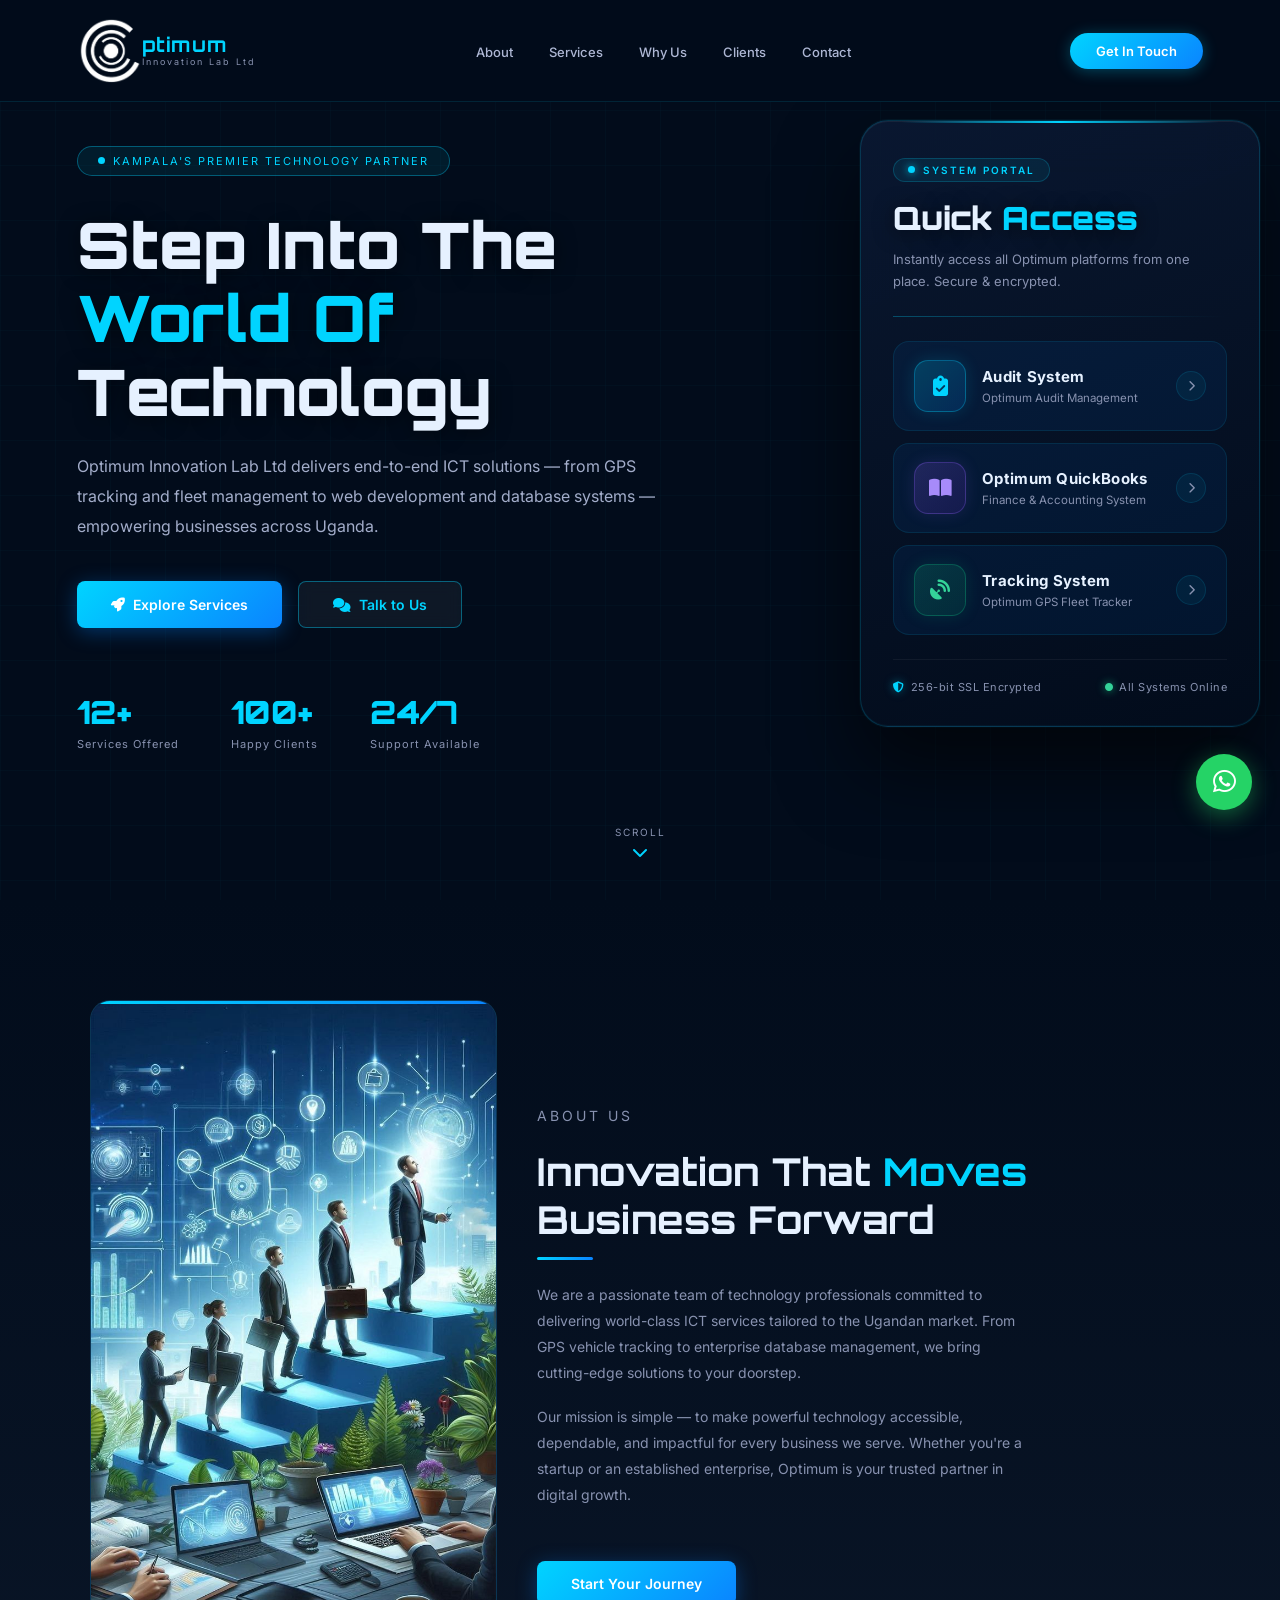
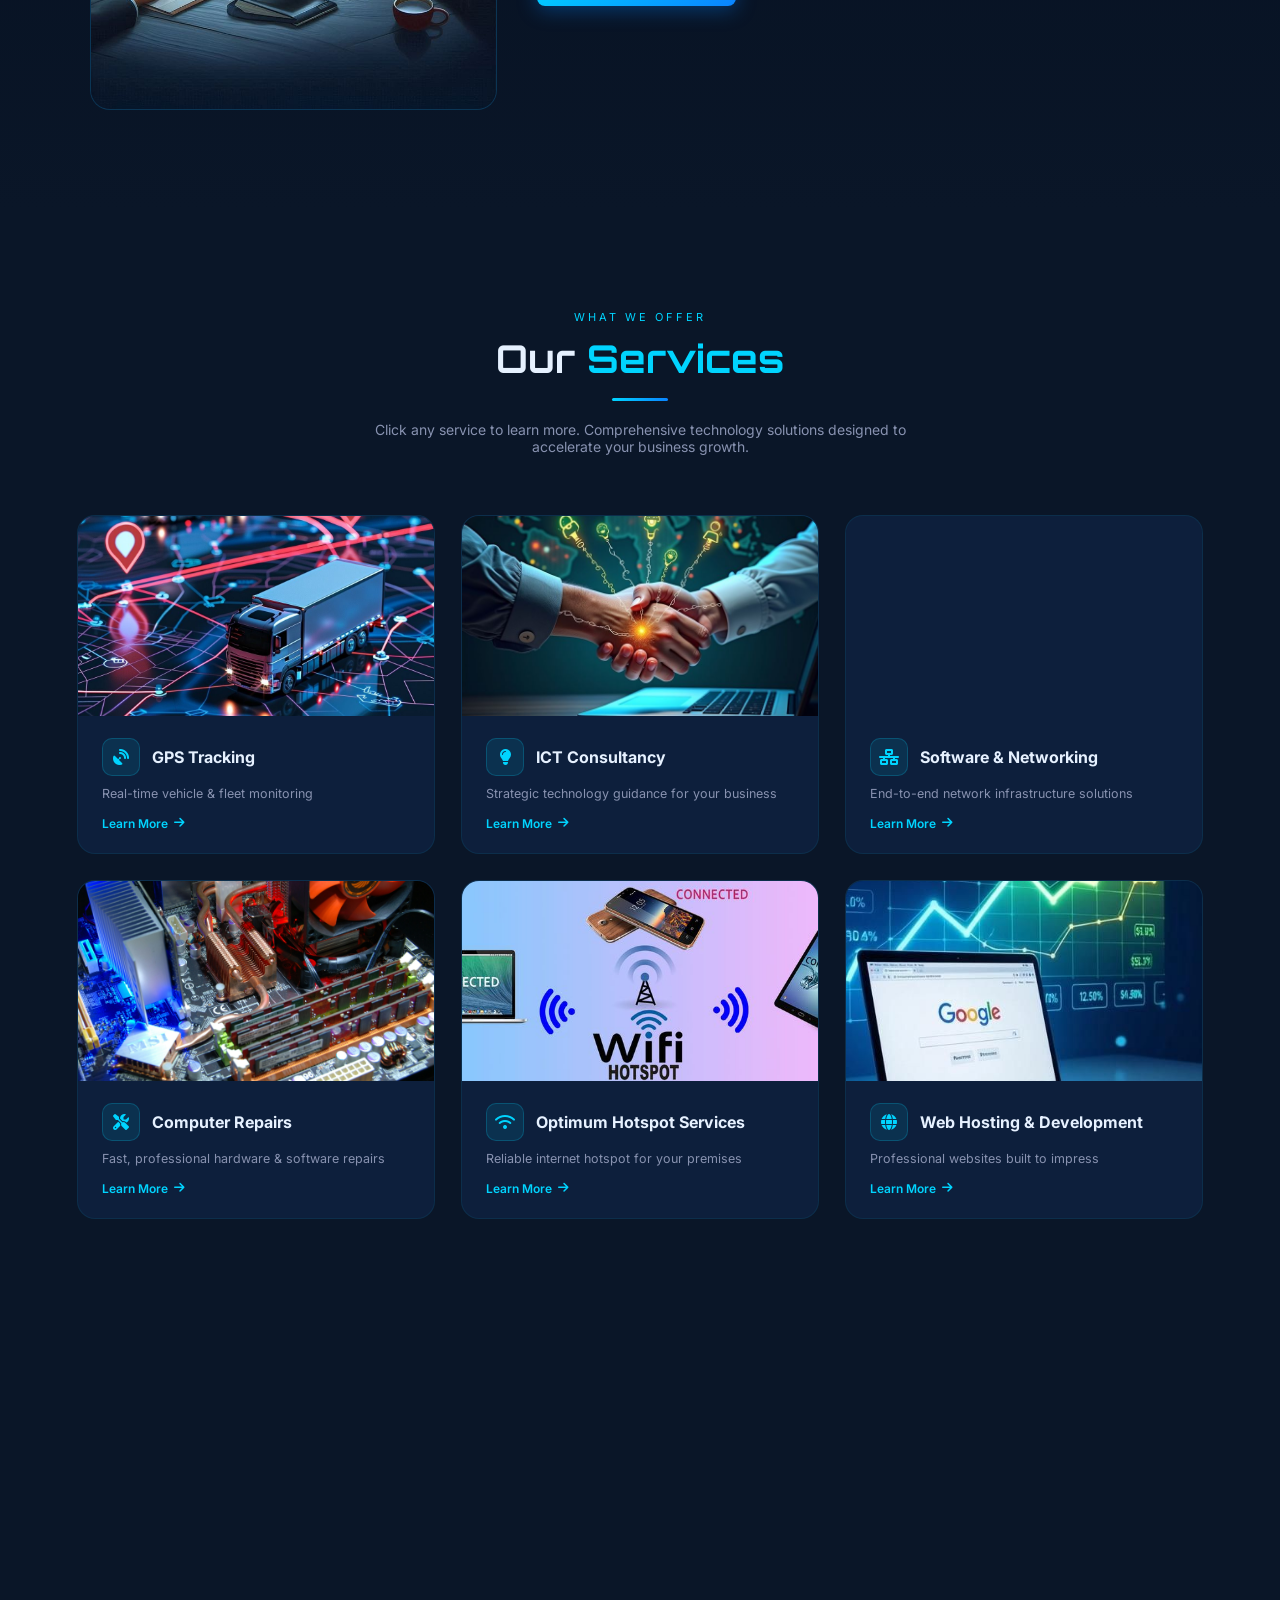
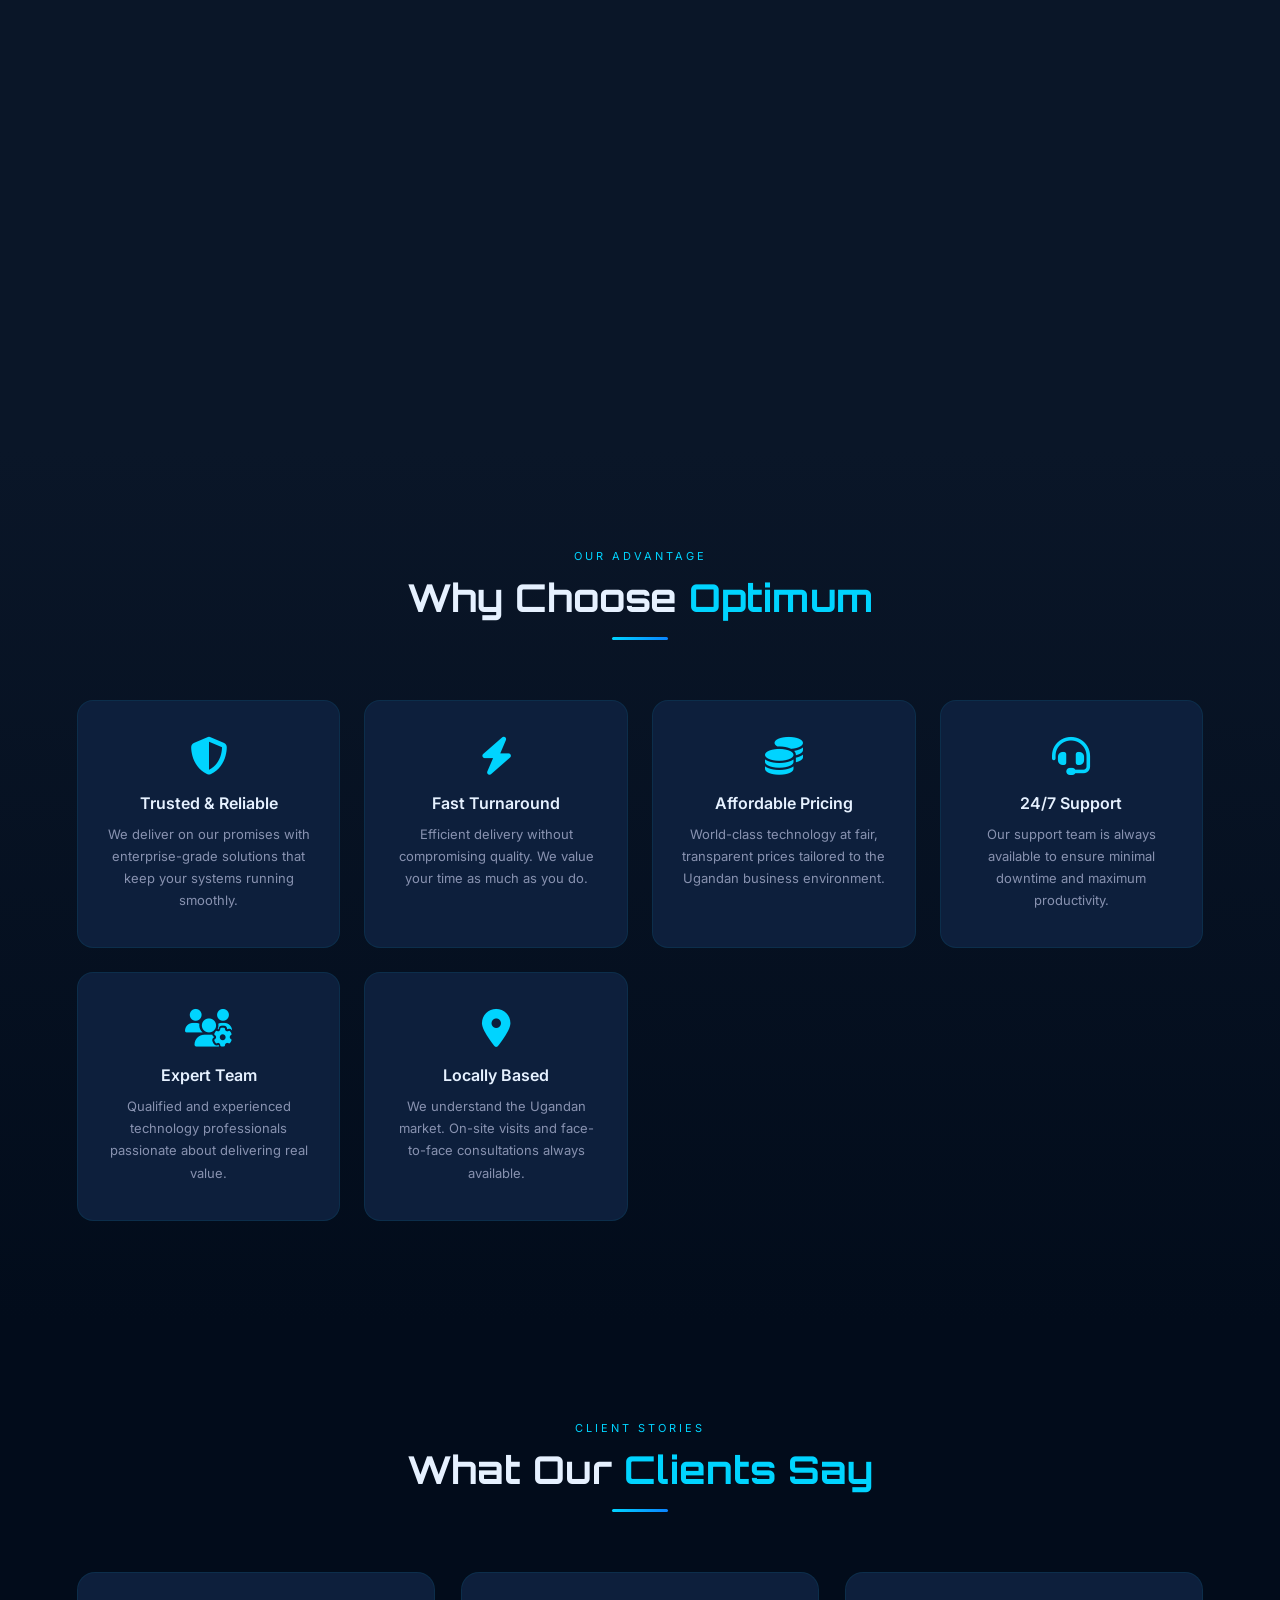
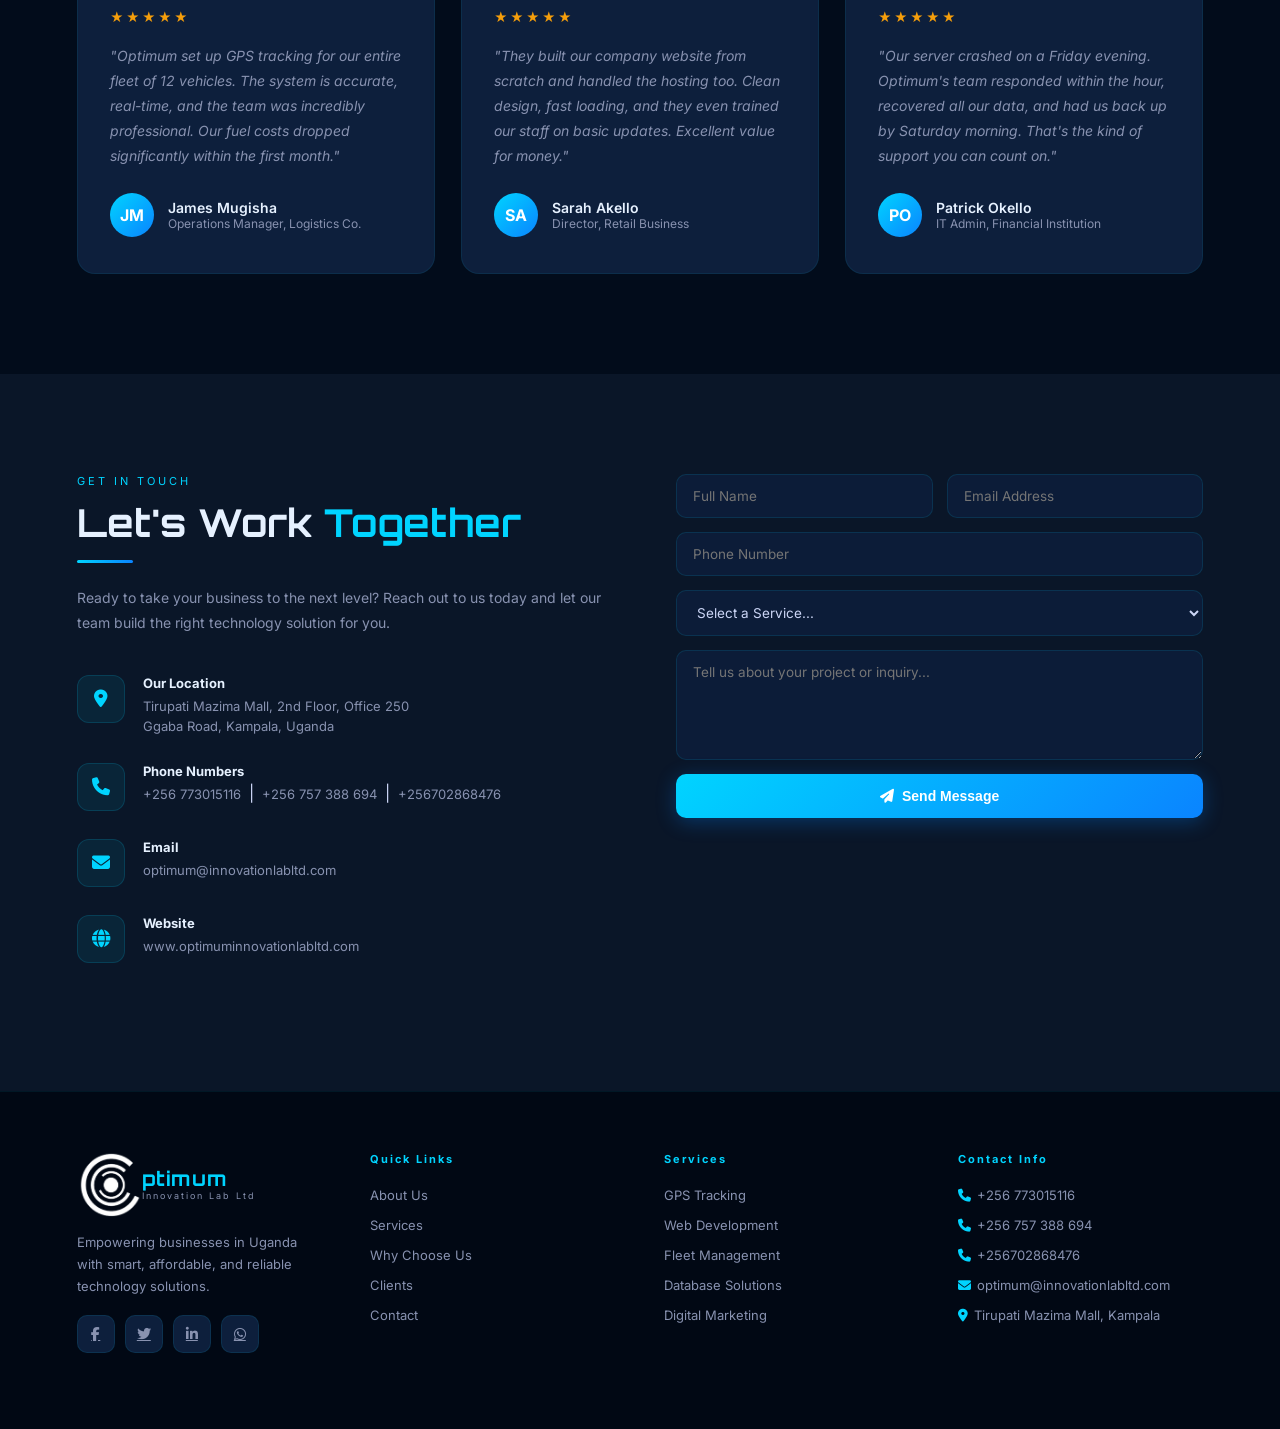
==== commit da3ce83a: "qiuck access update" ====
--- a/index.html
+++ b/index.html
@@ -370,14 +370,8 @@
       </ul>
     </div>
   </div>
-  +256702868476
-  <div class="footer-bottom">
-    <p>© 2025 Optimum Innovation Lab Ltd. All rights reserved.</p>
-    <p>Designed  🇺🇬 By THE 404 TECH UG
-      <br>
-      <a href="tel:+256702002442" style="color: #00d4ff;text-decoration: none;"><i class="fas fa-phone footer-icon"></i>+256 702002442</a>
-    </p>
-  </div>
+ 
+ 
 </footer>
 
 <!-- WHATSAPP -->
--- a/styles.css
+++ b/styles.css
@@ -152,7 +152,7 @@
 
 /* ── QUICK ACCESS PANEL ── */
 .quick-access {
-  position: absolute; right: 20px; top: 120px; z-index: 2;
+  position: fixed; right: 20px; top: 120px; z-index: 2;
   width: 400px; padding: 36px 32px 32px;
   background: linear-gradient(160deg, rgba(10,25,50,0.92) 0%, rgba(2,12,27,0.96) 100%);
   backdrop-filter: blur(28px); border-radius: 28px;
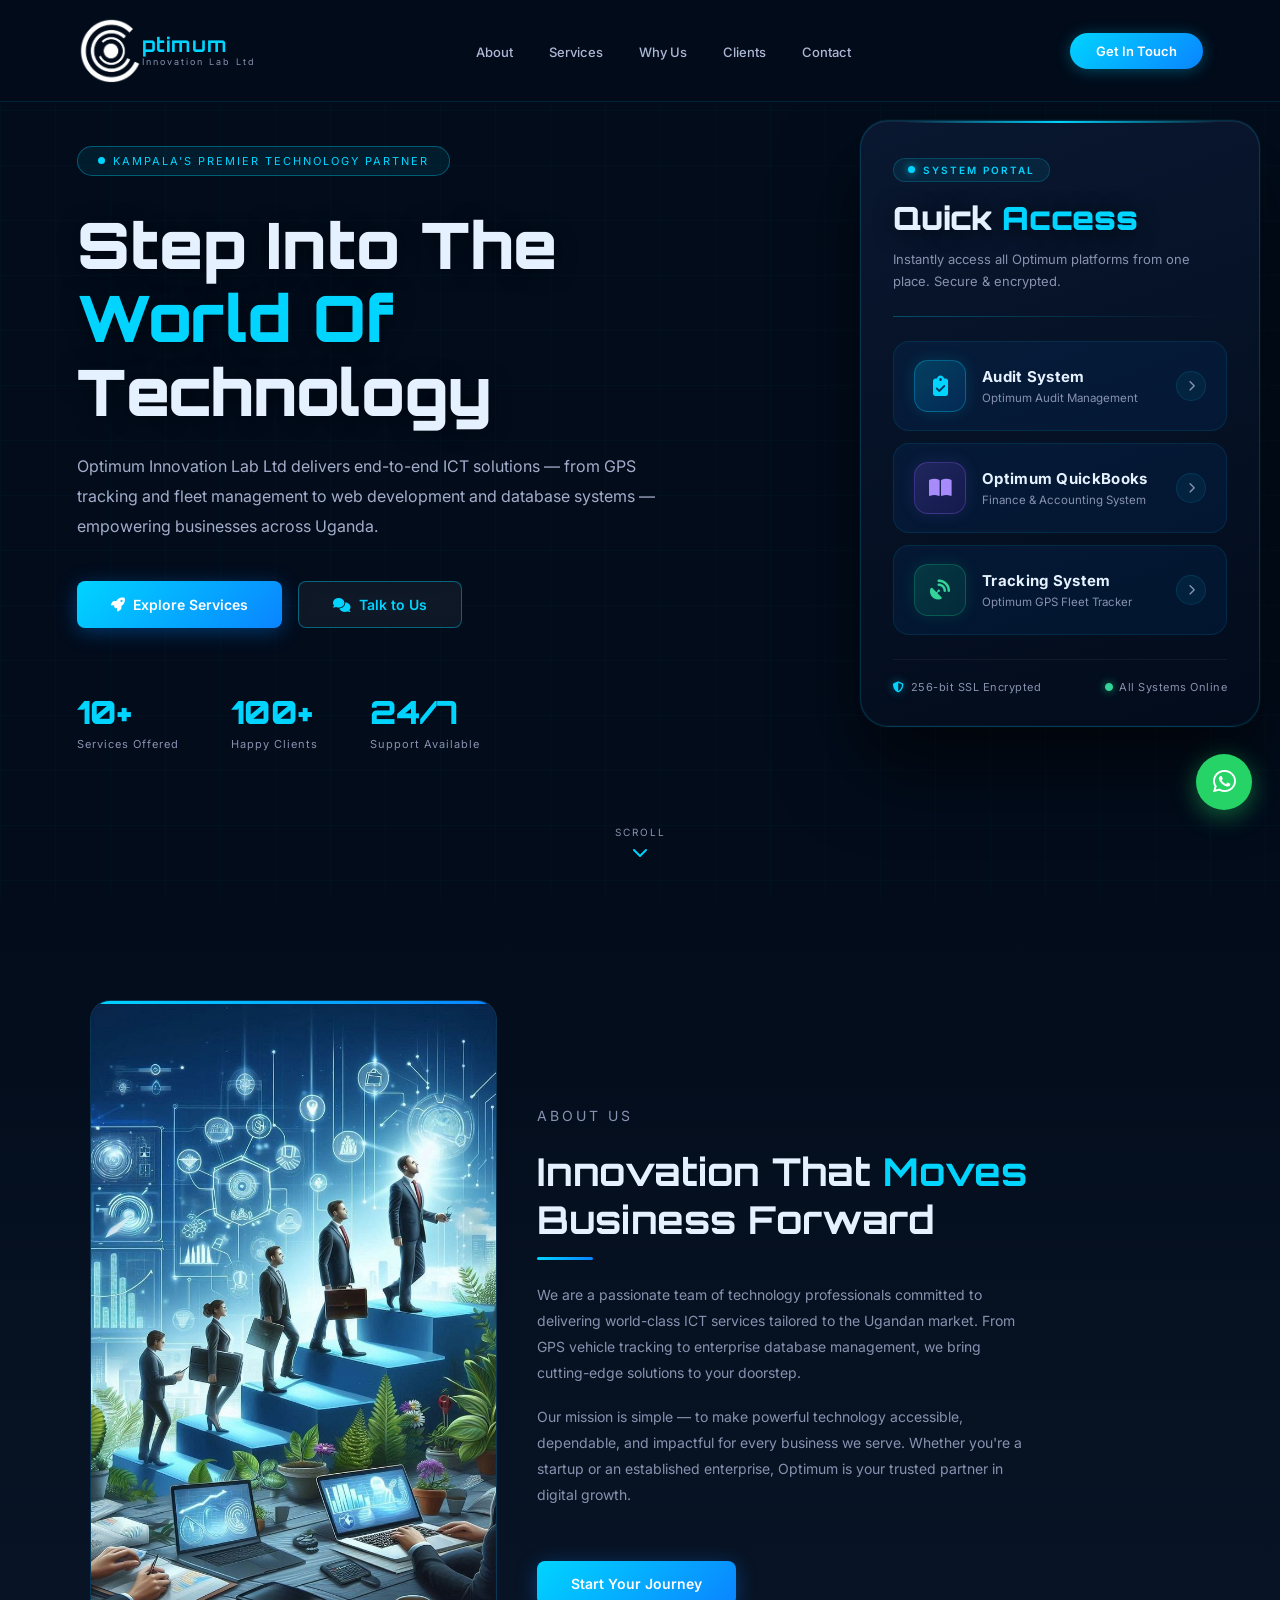
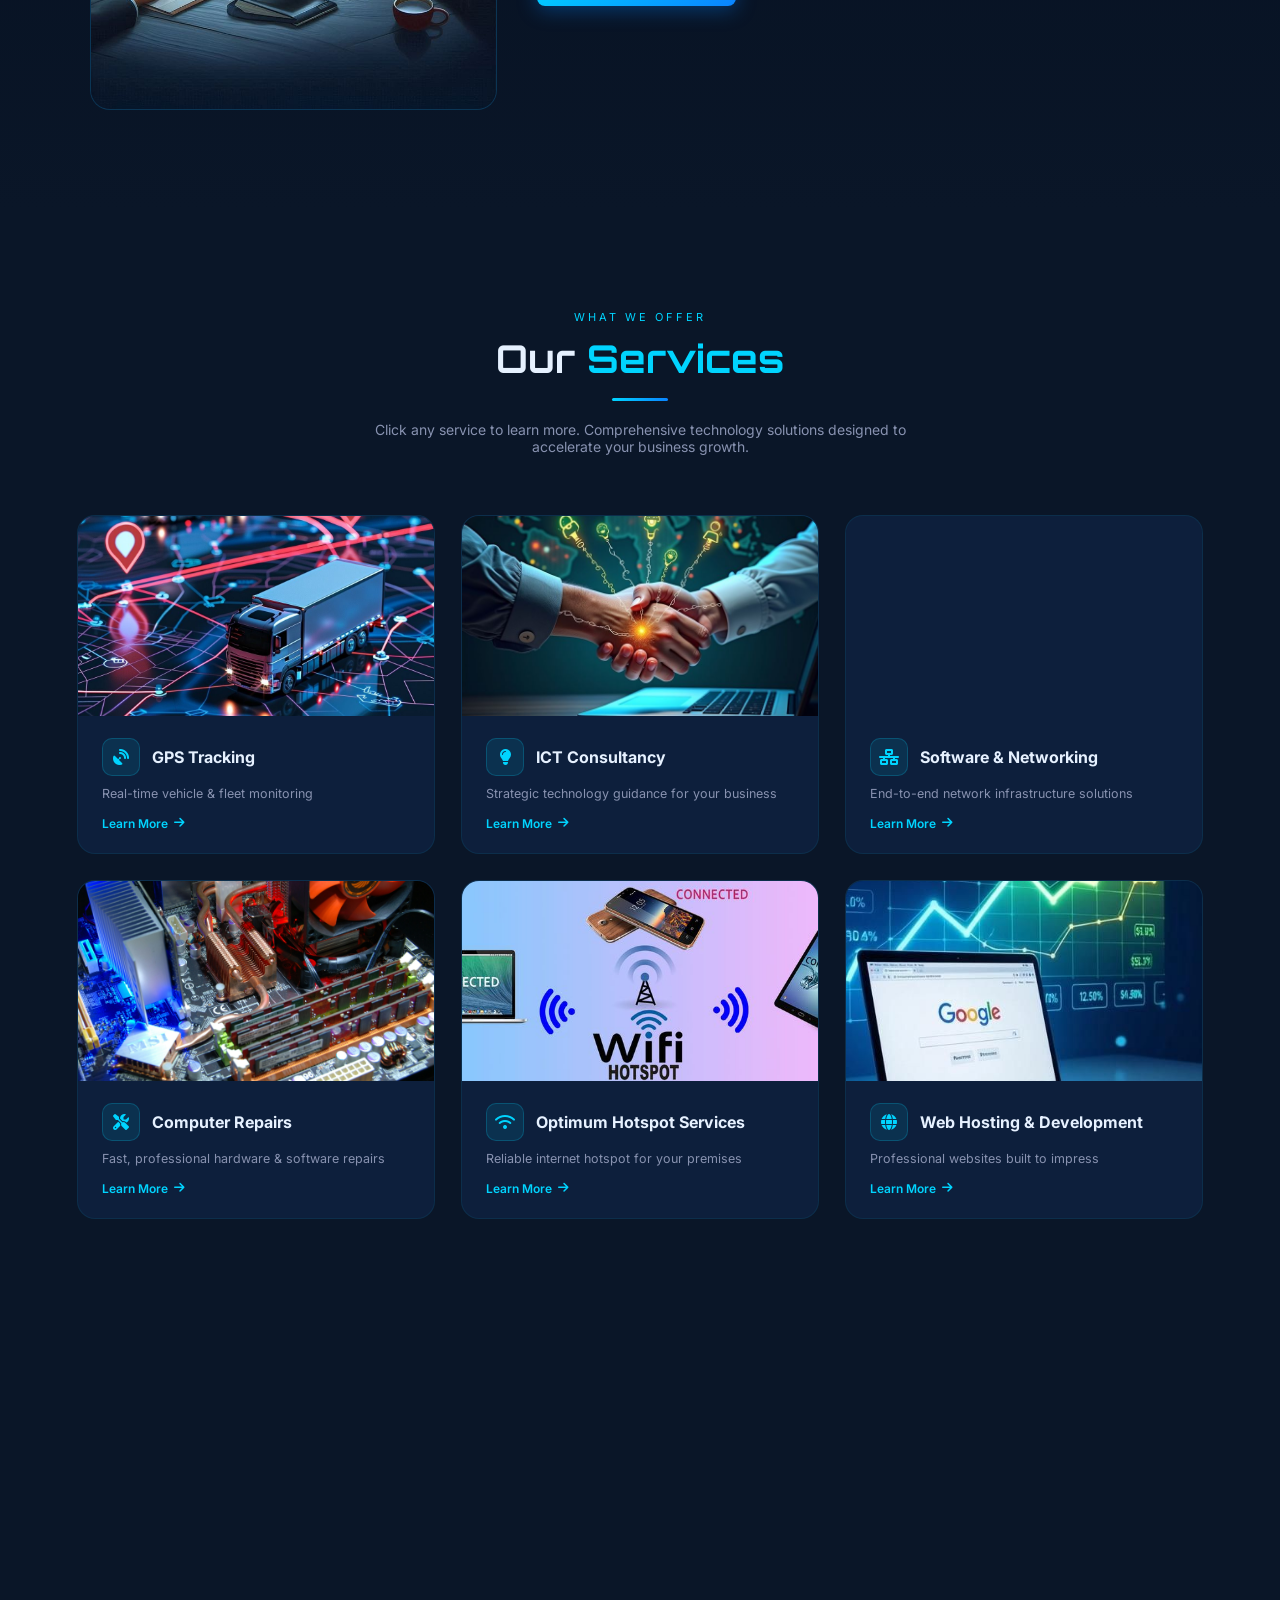
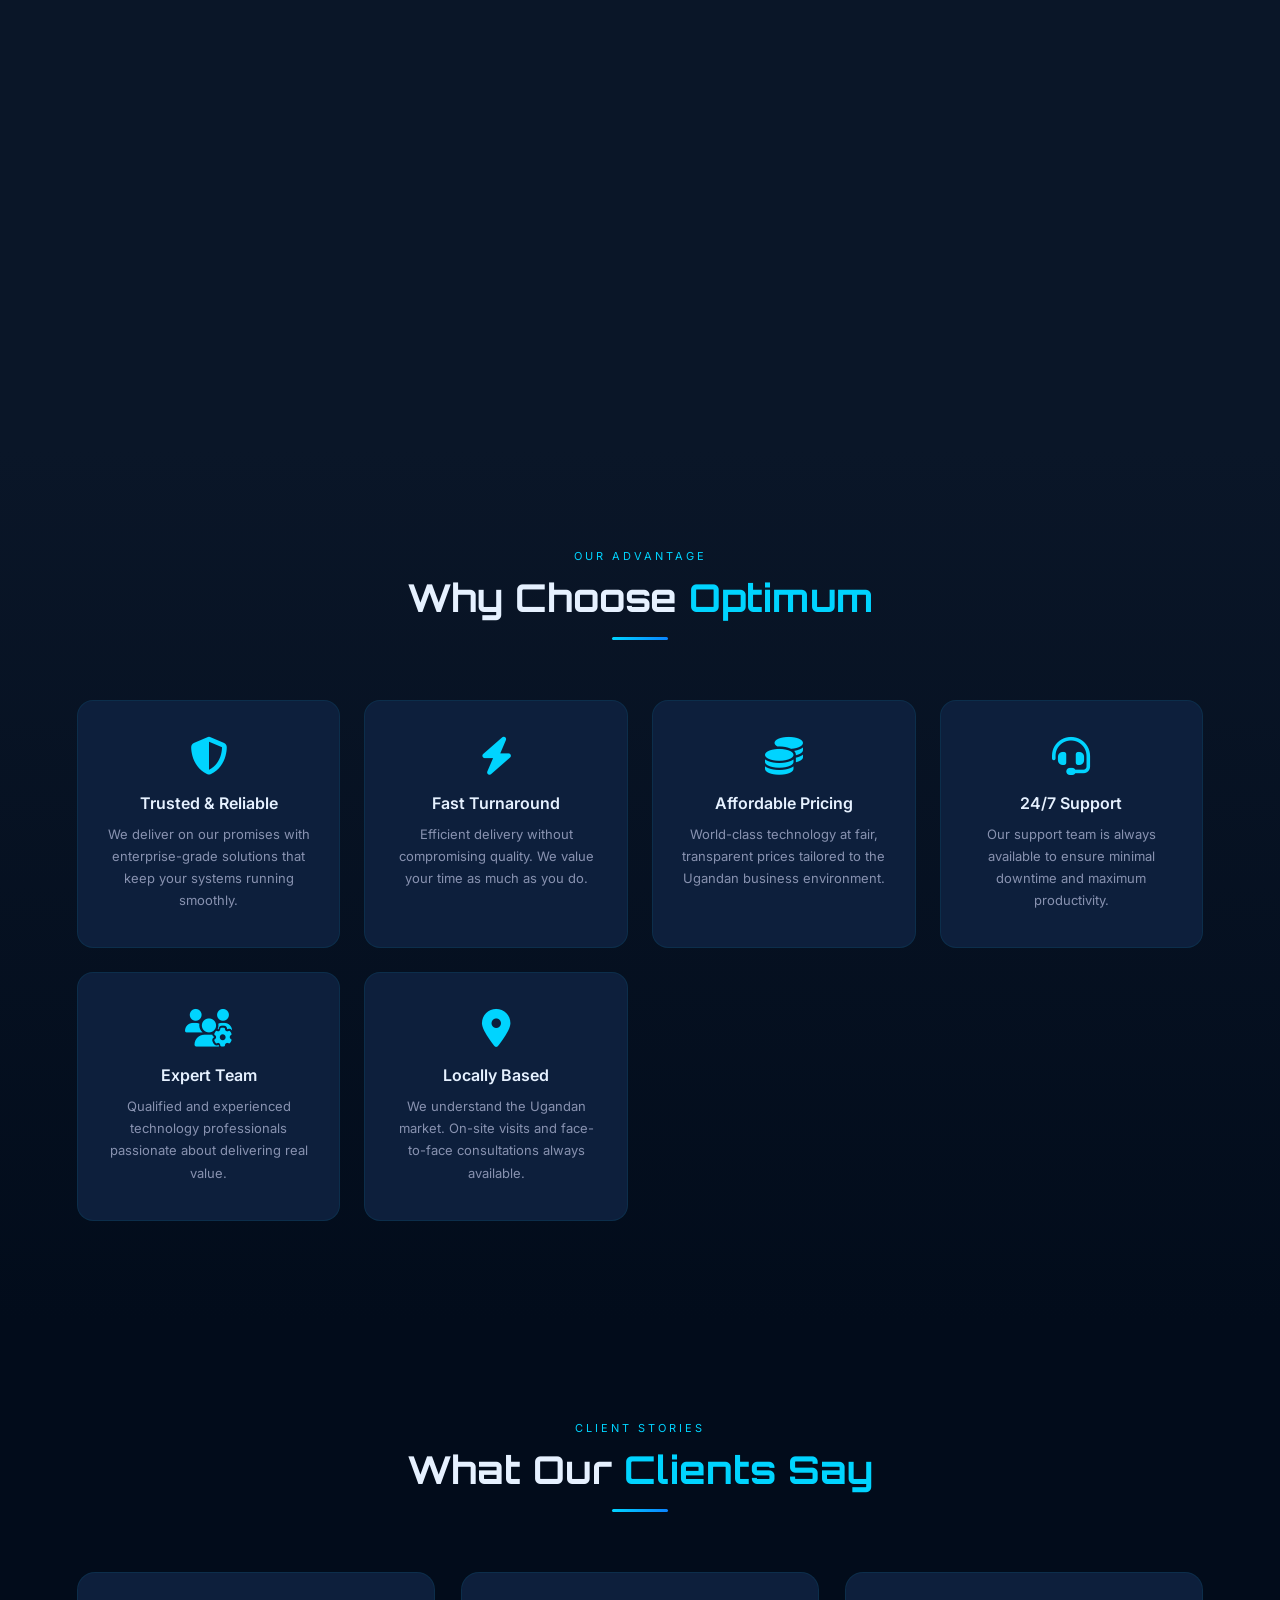
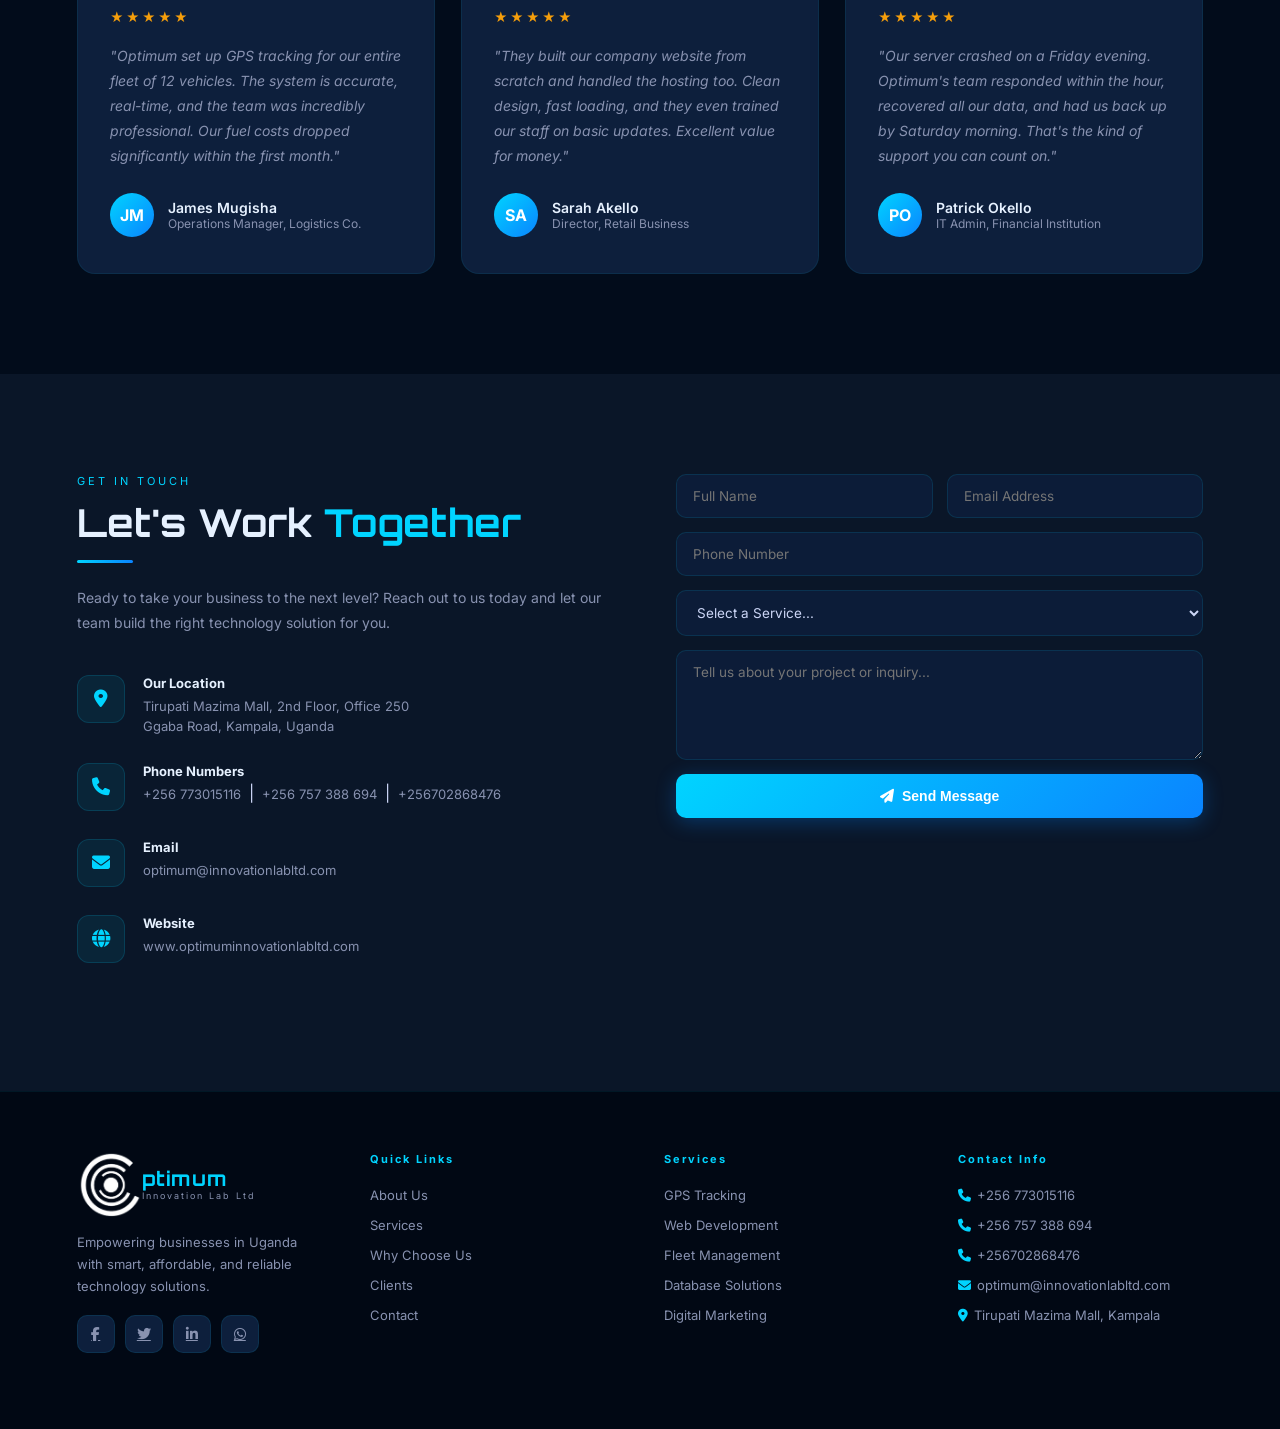
==== commit 8e074c36: "quick access" ====
--- a/index.html
+++ b/index.html
@@ -86,7 +86,7 @@
       <a href="#contact" class="btn-outline"><i class="fas fa-comments"></i>Talk to Us</a>
     </div>
     <div class="stats-bar">
-      <div class="stat"><h3>12+</h3><p>Services Offered</p></div>
+      <div class="stat"><h3>10+</h3><p>Services Offered</p></div>
       <div class="stat"><h3>100+</h3><p>Happy Clients</p></div>
       <div class="stat"><h3>24/7</h3><p>Support Available</p></div>
     </div>
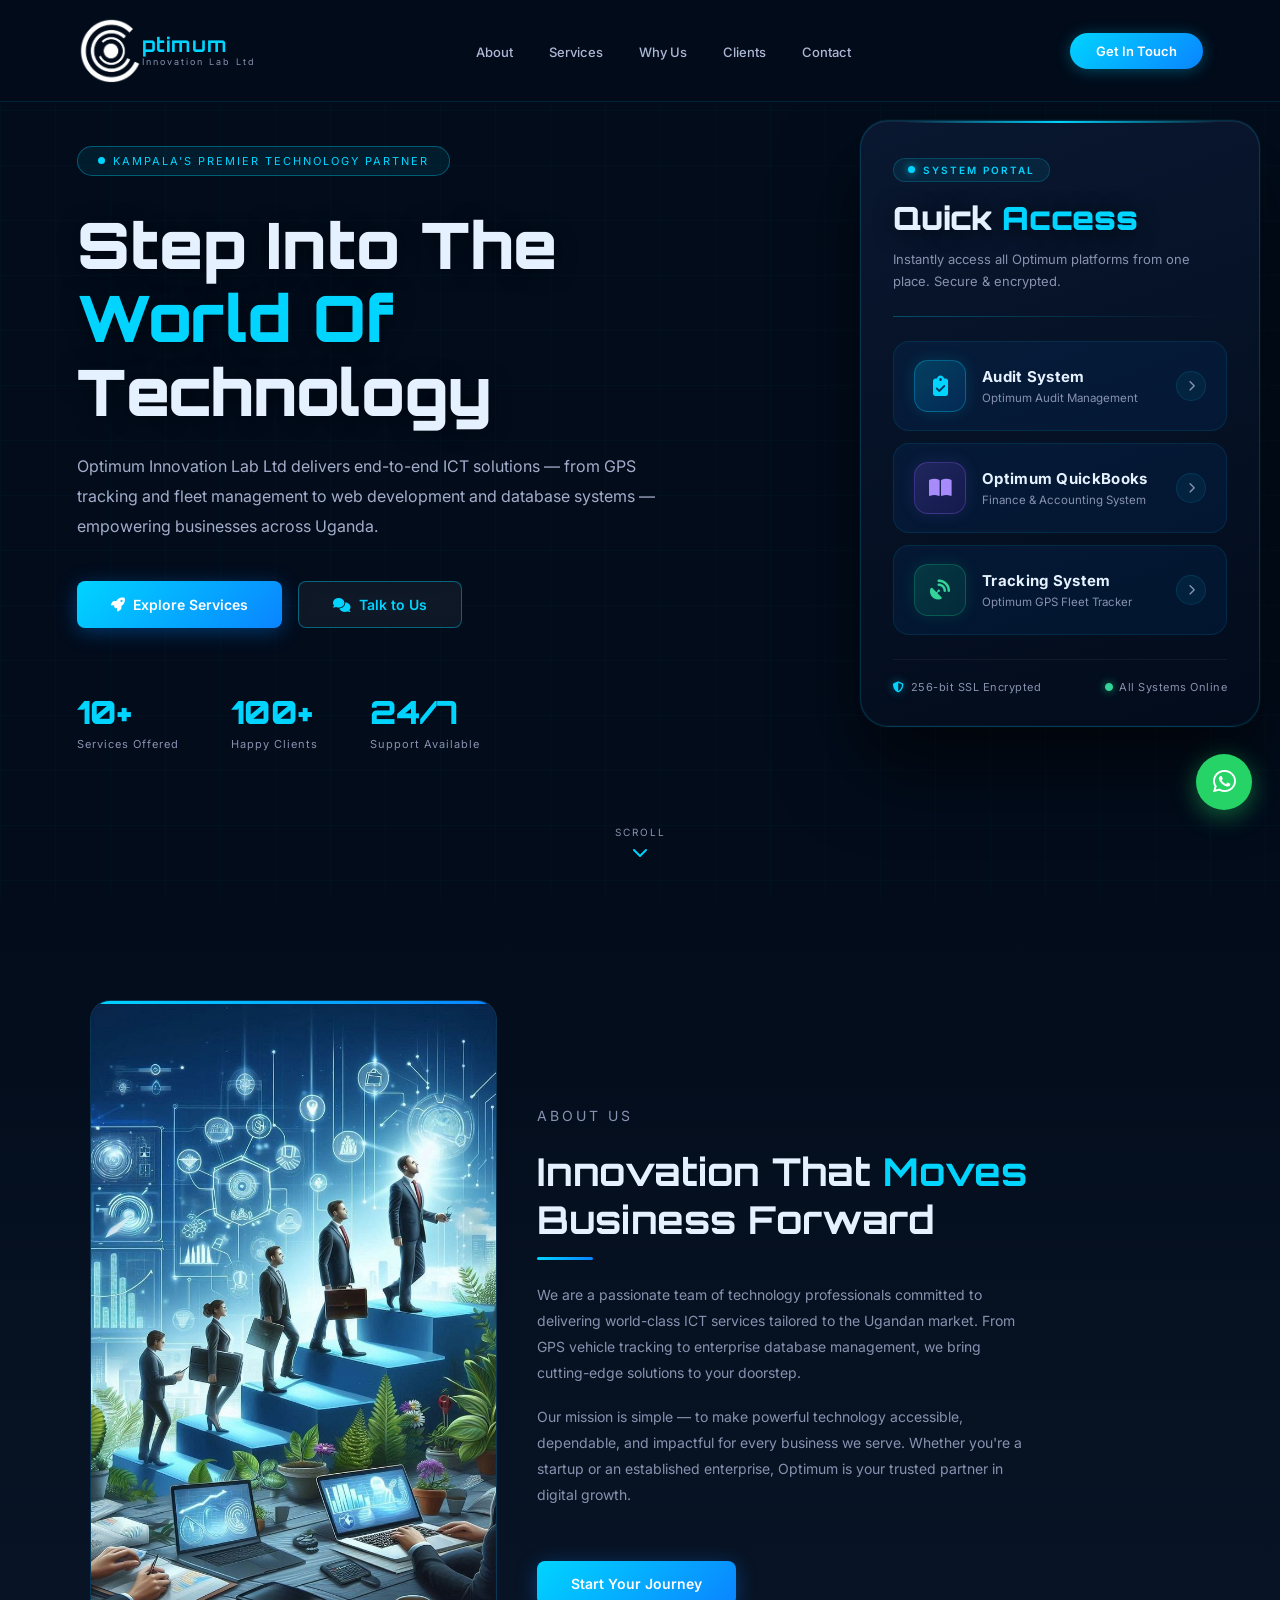
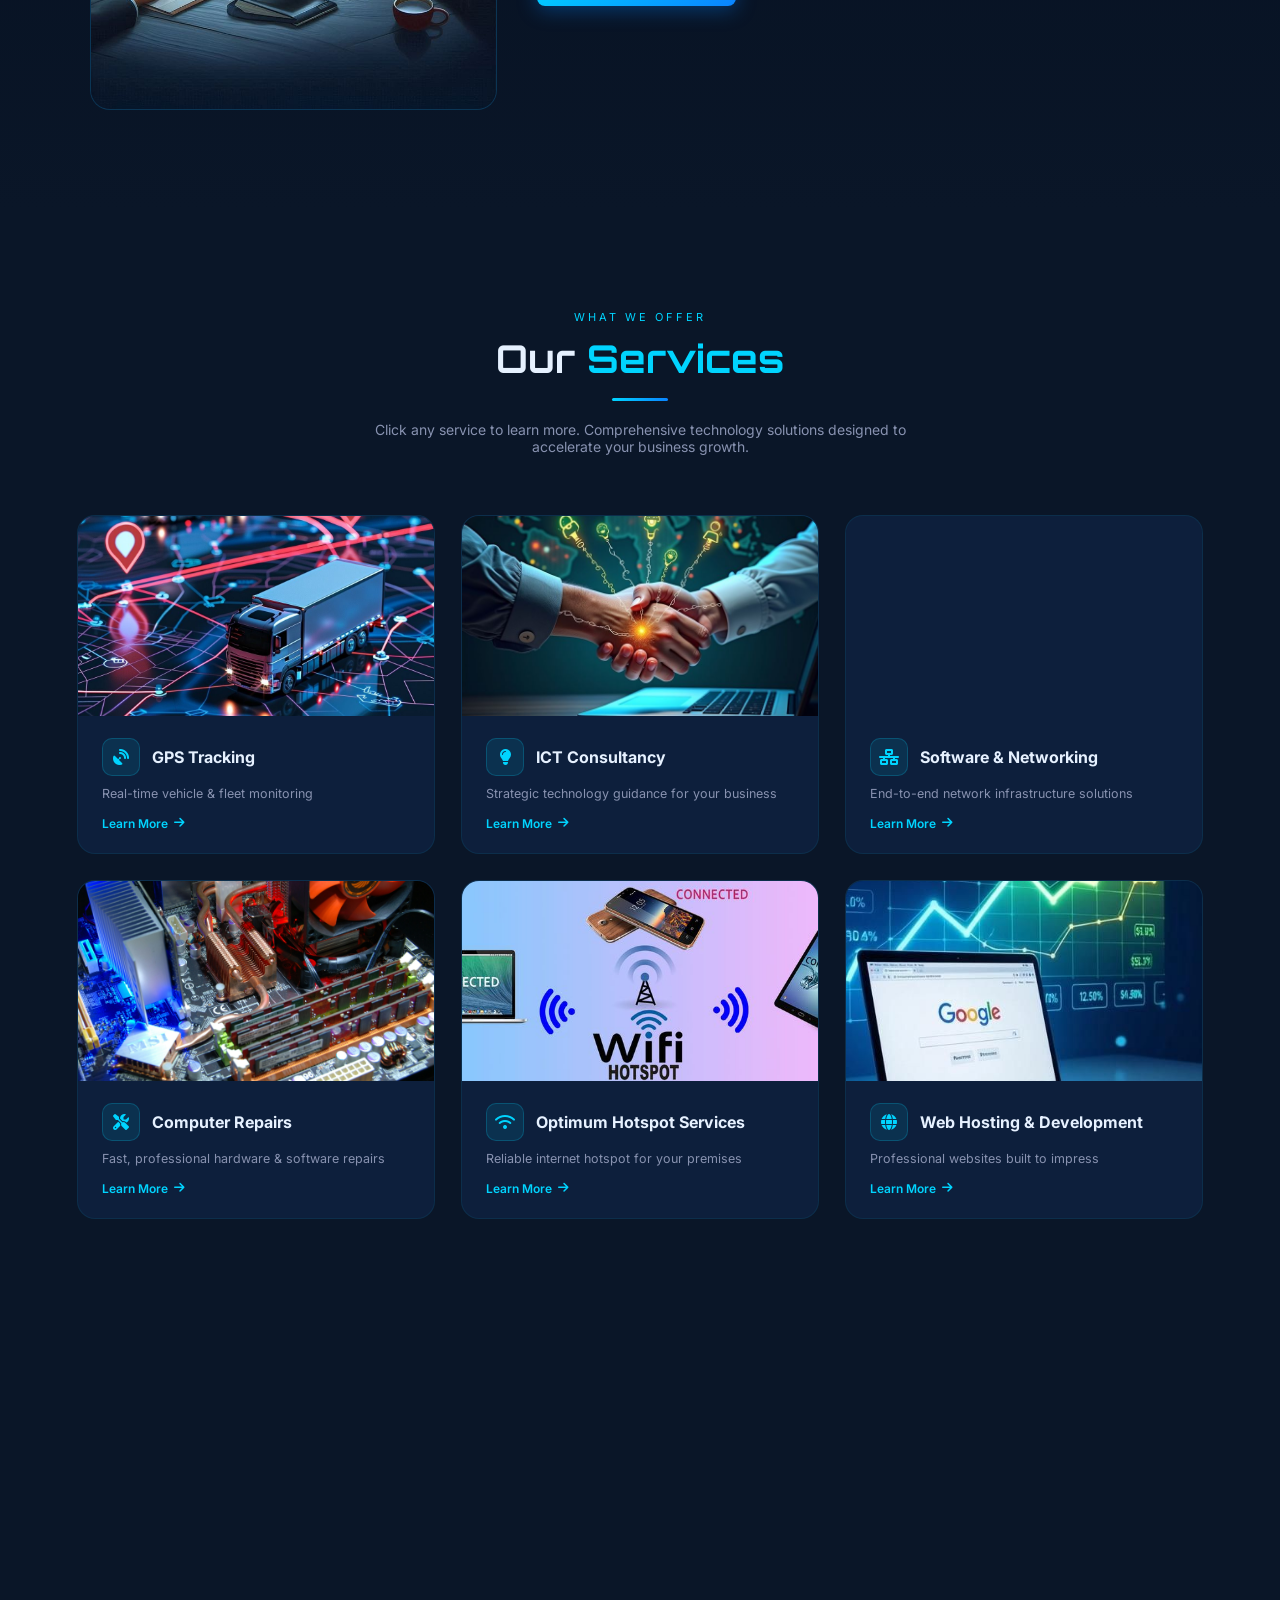
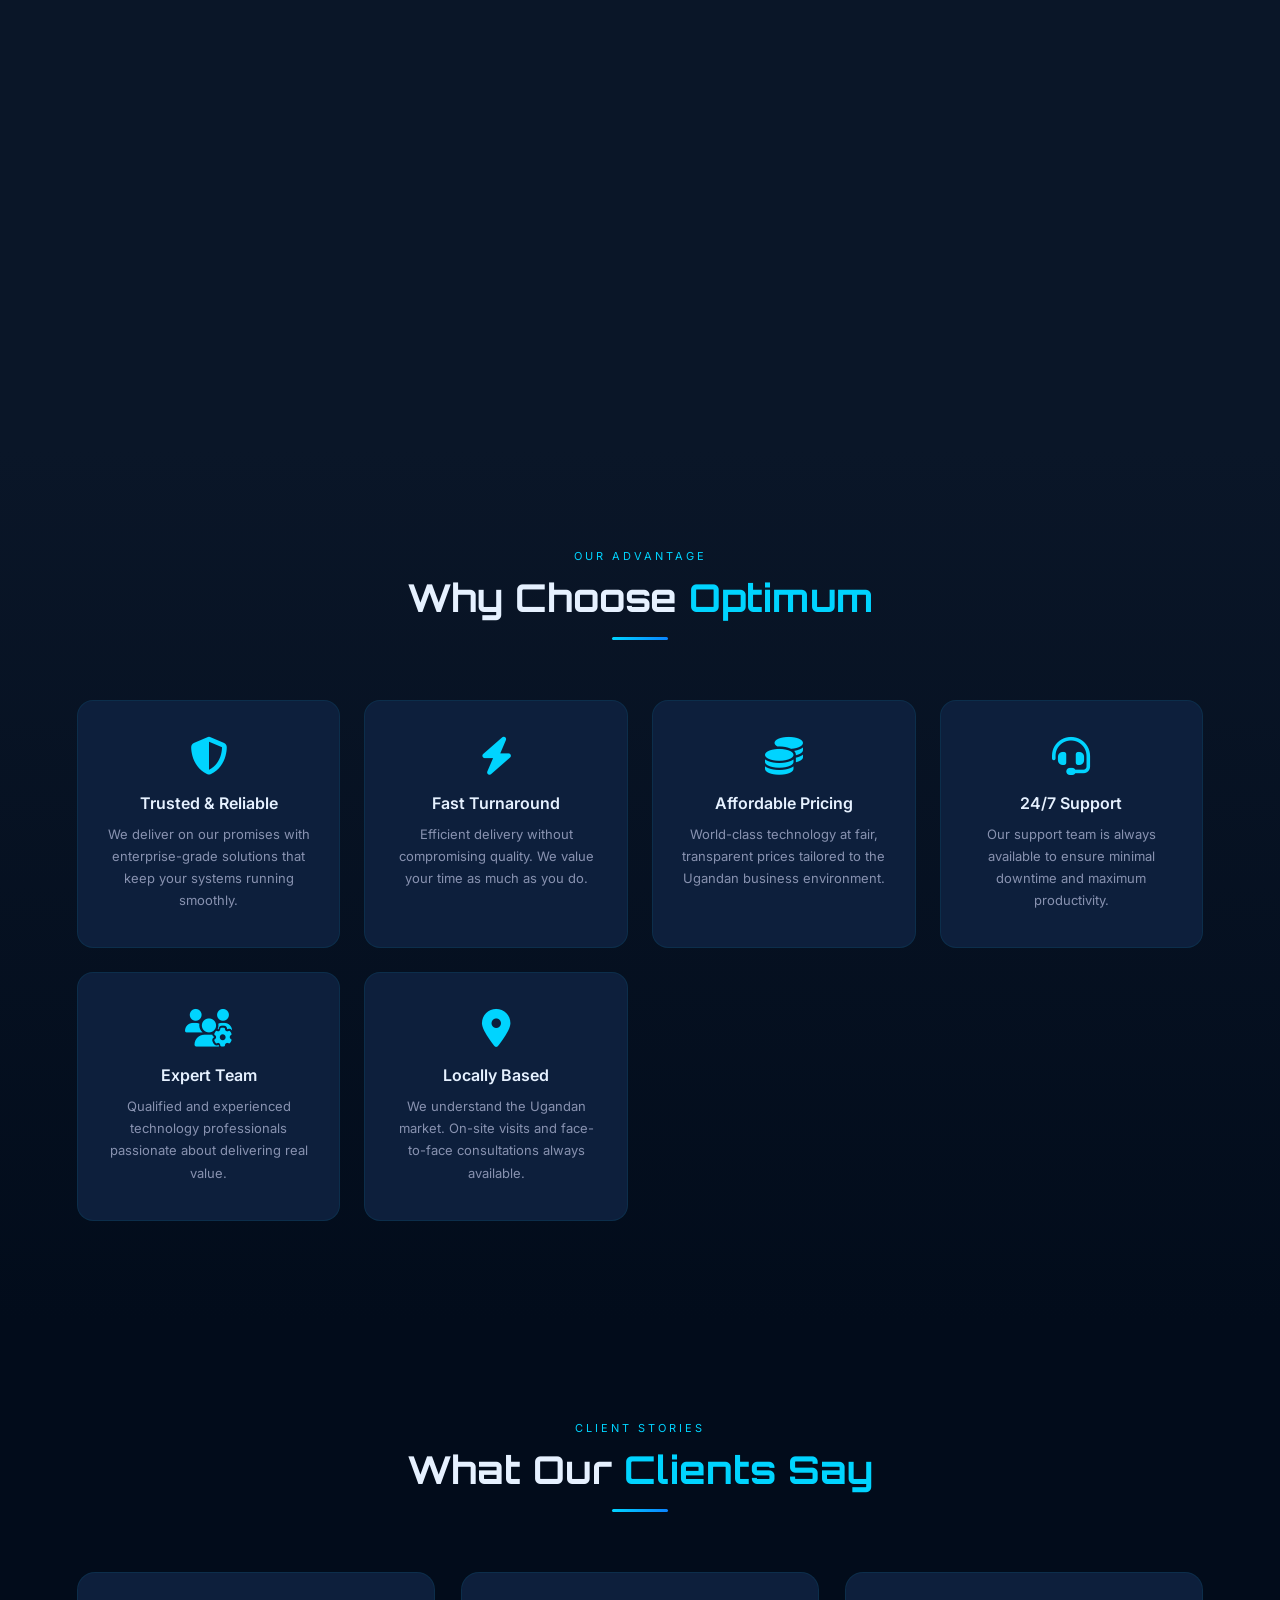
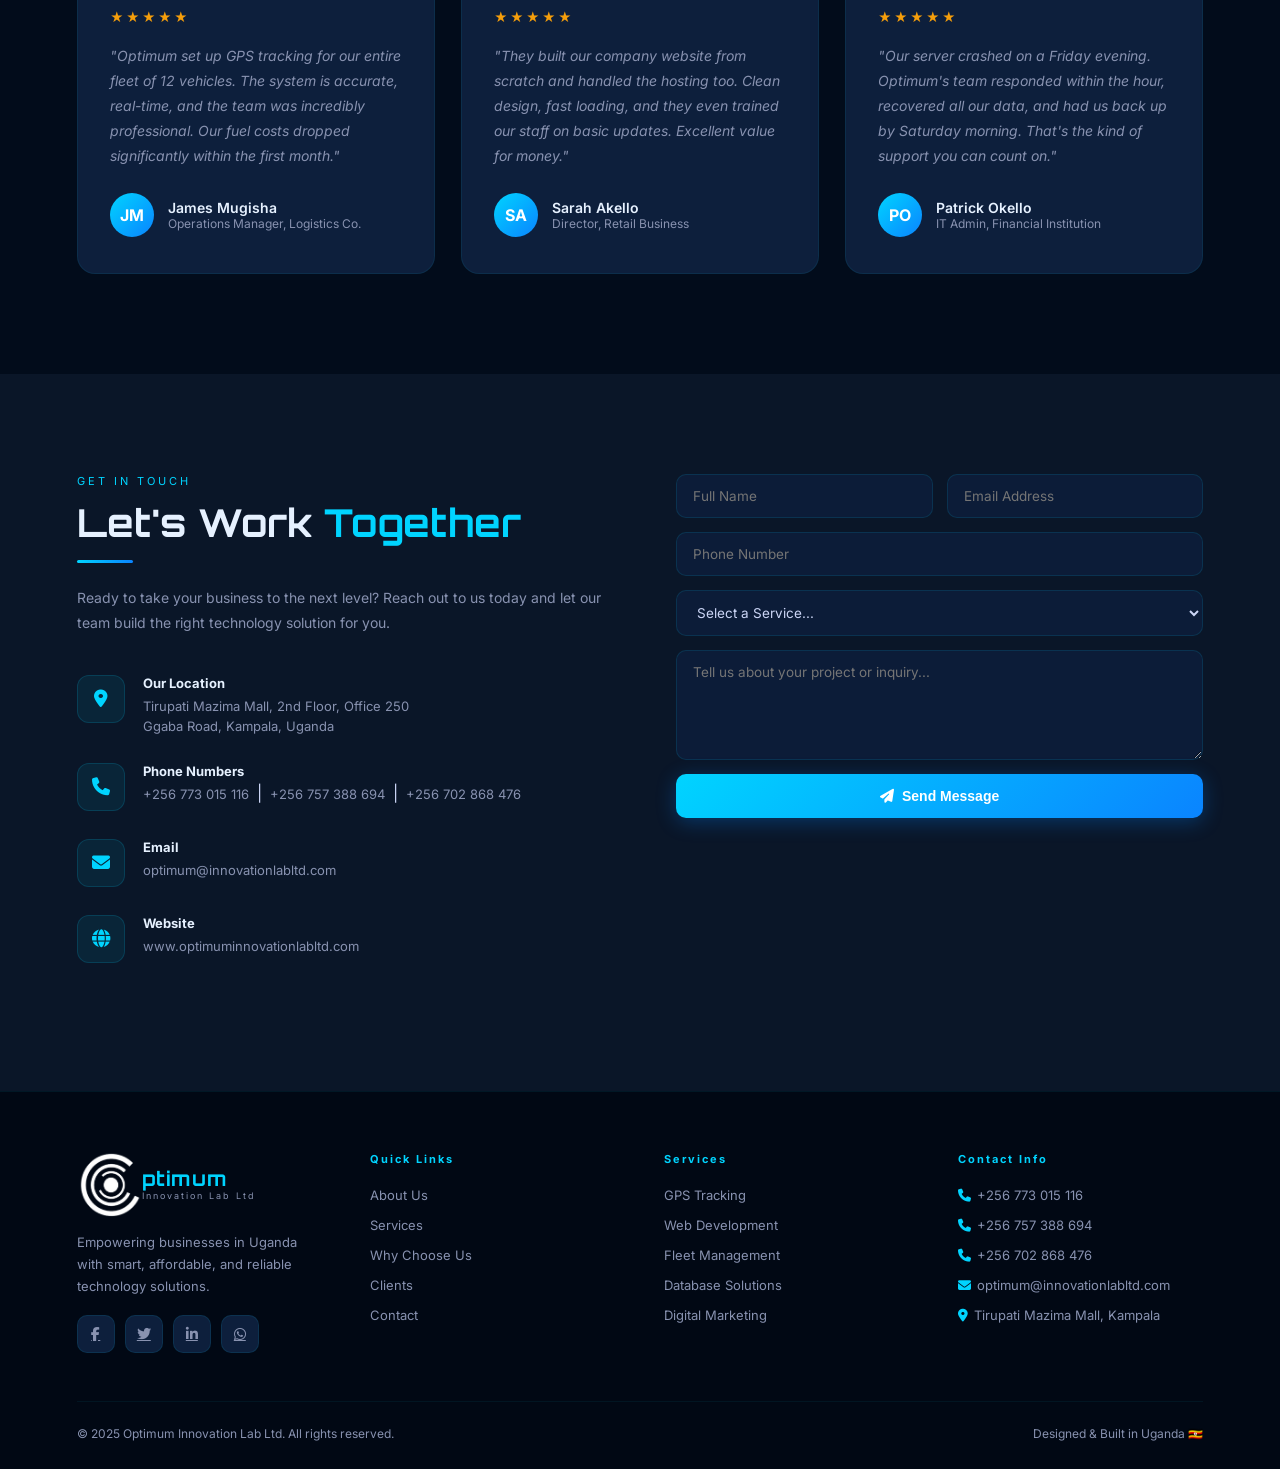
==== commit 3c882041: "quick access2" ====
--- a/index.html
+++ b/index.html
@@ -10,14 +10,14 @@
   <meta name="keywords" content="ICT company Uganda, GPS tracking Kampala, web development Uganda, fleet management Uganda, database solutions, digital marketing Uganda, computer repairs Kampala"/>
   <meta name="author" content="Optimum Innovation Lab Ltd"/>
   <meta name="robots" content="index, follow"/>
-  <link rel="canonical" href="https://www.optimuminnovationlabitd.com/"/>
+  <link rel="canonical" href="https://www.optimuminnovationlabltd.com/"/>
 
   <!-- ── OPEN GRAPH ── -->
   <meta property="og:type" content="website"/>
-  <meta property="og:url" content="https://www.optimuminnovationlabitd.com/"/>
+  <meta property="og:url" content="https://www.optimuminnovationlabltd.com/"/>
   <meta property="og:title" content="Optimum Innovation Lab Ltd | Premium ICT Solutions"/>
   <meta property="og:description" content="Full-service ICT company in Kampala delivering GPS tracking, web development, fleet management, database systems and more."/>
-  <meta property="og:image" content="https://www.optimuminnovationlabitd.com/images/og-image.jpg"/>
+  <meta property="og:image" content="https://www.optimuminnovationlabltd.com/images/og-image.jpg"/>
   <meta property="og:image:width" content="1200"/>
   <meta property="og:image:height" content="630"/>
   <meta property="og:site_name" content="Optimum Innovation Lab Ltd"/>
@@ -27,7 +27,7 @@
   <meta name="twitter:card" content="summary_large_image"/>
   <meta name="twitter:title" content="Optimum Innovation Lab Ltd | Premium ICT Solutions"/>
   <meta name="twitter:description" content="Full-service ICT company in Kampala delivering GPS tracking, web development, fleet management and more."/>
-  <meta name="twitter:image" content="https://www.optimuminnovationlabitd.com/images/og-image.jpg"/>
+  <meta name="twitter:image" content="https://www.optimuminnovationlabltd.com/images/og-image.jpg"/>
 
   <!-- ── FAVICON ── -->
   <link rel="icon" type="image/png" href="images/favicon.png"/>
@@ -39,8 +39,6 @@
 
   <!-- ── STYLES ── -->
   <link rel="stylesheet" href="styles.css"/>
-
-  
 
 </head>
 <body>
@@ -92,7 +90,13 @@
     </div>
   </div>
 
-<!-- QUICK ACCESS PANEL -->
+  <div class="scroll-arrow">
+    <span>SCROLL</span>
+    <i class="fas fa-chevron-down"></i>
+  </div>
+</section>
+
+<!-- QUICK ACCESS PANEL — OUTSIDE HERO → position:fixed works here -->
 <div class="quick-access fade-up">
   <div class="qa-badge">
     <span class="qa-badge-dot"></span>
@@ -138,12 +142,6 @@
     </div>
   </div>
 </div>
-
-  <div class="scroll-arrow">
-    <span>SCROLL</span>
-    <i class="fas fa-chevron-down"></i>
-  </div>
-</section>
 
 <!-- ABOUT -->
 <section id="about">
@@ -250,16 +248,16 @@
         <div class="contact-icon"><i class="fas fa-phone"></i></div>
         <div>
           <strong>Phone Numbers</strong>
-          <a href="tel:+256702868476">+256 773015116</a> &nbsp;|&nbsp;
+          <a href="tel:+256773015116">+256 773 015 116</a> &nbsp;|&nbsp;
           <a href="tel:+256757388694">+256 757 388 694</a> &nbsp;|&nbsp;
-           <a href="tel:+256702868476">+256702868476</a>
+          <a href="tel:+256702868476">+256 702 868 476</a>
         </div>
       </div>
       <div class="contact-item">
         <div class="contact-icon"><i class="fas fa-envelope"></i></div>
         <div>
           <strong>Email</strong>
-          <a href="mailto:optimum@innovationlabitd.com">optimum@innovationlabltd.com</a>
+          <a href="mailto:optimum@innovationlabltd.com">optimum@innovationlabltd.com</a>
         </div>
       </div>
       <div class="contact-item">
@@ -273,42 +271,39 @@
     <div class="fade-up">
       <form class="contact-form" id="contactForm" action="https://formsubmit.co/optimuminnovationlabltd.com" method="POST">
 
-  <!-- ── FORMSUBMIT SETTINGS ── -->
-  <input type="hidden" name="_subject" value="New Enquiry — Optimum Innovation Lab Ltd"/>
-  <input type="hidden" name="_captcha" value="false"/>
-  <input type="hidden" name="_template" value="table"/>
-  <input type="hidden" name="_next" value="https://www.optimuminnovationlabitd.com/thank-you.html"/>
-
-  <div class="form-row">
-    <input type="text" name="full_name" placeholder="Full Name" required/>
-    <input type="email" name="email" placeholder="Email Address" required/>
-  </div>
-  <input type="tel" name="phone" placeholder="Phone Number"/>
-  <select name="service">
-    <option value="">Select a Service...</option>
-    <option>GPS Tracking</option>
-    <option>ICT Consultancy</option>
-    <option>Software & Networking</option>
-    <option>Computer Repairs</option>
-    <option>Optimum Hotspot Services</option>
-    <option>Web Hosting & Development</option>
-    <option>Graphics Designing</option>
-    <option>Digital Marketing</option>
-    <option>Computer Hardware</option>
-    <option>Fleet Management</option>
-    <option>Database Management</option>
-    <option>Embroidery</option>
-    <option>Other</option>
-  </select>
-  <textarea name="message" placeholder="Tell us about your project or inquiry..."></textarea>
-  <button type="submit" class="submit-btn">
-    <i class="fas fa-paper-plane"></i> Send Message
-  </button>
-
-</form>
-
-
-
+        <!-- ── FORMSUBMIT SETTINGS ── -->
+        <input type="hidden" name="_subject" value="New Enquiry — Optimum Innovation Lab Ltd"/>
+        <input type="hidden" name="_captcha" value="false"/>
+        <input type="hidden" name="_template" value="table"/>
+        <input type="hidden" name="_next" value="https://www.optimuminnovationlabltd.com/thank-you.html"/>
+
+        <div class="form-row">
+          <input type="text" name="full_name" placeholder="Full Name" required/>
+          <input type="email" name="email" placeholder="Email Address" required/>
+        </div>
+        <input type="tel" name="phone" placeholder="Phone Number"/>
+        <select name="service">
+          <option value="">Select a Service...</option>
+          <option>GPS Tracking</option>
+          <option>ICT Consultancy</option>
+          <option>Software & Networking</option>
+          <option>Computer Repairs</option>
+          <option>Optimum Hotspot Services</option>
+          <option>Web Hosting & Development</option>
+          <option>Graphics Designing</option>
+          <option>Digital Marketing</option>
+          <option>Computer Hardware</option>
+          <option>Fleet Management</option>
+          <option>Database Management</option>
+          <option>Embroidery</option>
+          <option>Other</option>
+        </select>
+        <textarea name="message" placeholder="Tell us about your project or inquiry..."></textarea>
+        <button type="submit" class="submit-btn">
+          <i class="fas fa-paper-plane"></i> Send Message
+        </button>
+
+      </form>
     </div>
   </div>
 </section>
@@ -317,19 +312,19 @@
 <footer>
   <div class="footer-grid">
     <div class="footer-col">
-     <a href="index.html" class="logo">
-    <img
-      class="logo-img"
-      src="images/mine.png"
-      alt="Optimum Innovation Lab Ltd"
-      onerror="this.style.display='none'; document.querySelector('.logo-icon').style.display='flex';"
-    />
-    <div class="logo-icon">O</div>
-    <div class="logo-text">
-      <span class="logo-name">ptimum</span>
-      <span class="logo-sub">Innovation Lab Ltd</span>
-    </div>
-  </a>
+      <a href="index.html" class="logo">
+        <img
+          class="logo-img"
+          src="images/mine.png"
+          alt="Optimum Innovation Lab Ltd"
+          onerror="this.style.display='none'; document.querySelector('.logo-icon').style.display='flex';"
+        />
+        <div class="logo-icon">O</div>
+        <div class="logo-text">
+          <span class="logo-name">ptimum</span>
+          <span class="logo-sub">Innovation Lab Ltd</span>
+        </div>
+      </a>
       <p>Empowering businesses in Uganda with smart, affordable, and reliable technology solutions.</p>
       <div class="social-links">
         <a href="#" aria-label="Facebook"><i class="fab fa-facebook-f"></i></a>
@@ -361,17 +356,18 @@
     <div class="footer-col">
       <h4>Contact Info</h4>
       <ul>
-        <li><a href="tel:+256773015116"><i class="fas fa-phone footer-icon"></i>+256 773015116</a></li>
+        <li><a href="tel:+256773015116"><i class="fas fa-phone footer-icon"></i>+256 773 015 116</a></li>
         <li><a href="tel:+256757388694"><i class="fas fa-phone footer-icon"></i>+256 757 388 694</a></li>
-        <li><a href="tel:+256702868476"><i class="fas fa-phone footer-icon"></i>+256702868476</a></li>
-
+        <li><a href="tel:+256702868476"><i class="fas fa-phone footer-icon"></i>+256 702 868 476</a></li>
         <li><a href="mailto:optimum@innovationlabltd.com"><i class="fas fa-envelope footer-icon"></i>optimum@innovationlabltd.com</a></li>
         <li><span><i class="fas fa-map-marker-alt footer-icon"></i>Tirupati Mazima Mall, Kampala</span></li>
       </ul>
     </div>
   </div>
- 
- 
+  <div class="footer-bottom">
+    <p>© 2025 Optimum Innovation Lab Ltd. All rights reserved.</p>
+    <p>Designed & Built in Uganda 🇺🇬</p>
+  </div>
 </footer>
 
 <!-- WHATSAPP -->
@@ -387,21 +383,20 @@
 
 <script>
 
-  
   /* ── SERVICE DATA ── */
   const services = [
-    { name: "GPS Tracking",             page: "gps-tracking.html",        icon: "fas fa-satellite-dish", image: "images/gps1.jpg",      tagline: "Real-time vehicle & fleet monitoring" },
-    { name: "ICT Consultancy",           page: "ict-consultancy.html",      icon: "fas fa-lightbulb",      image: "images/consult.jpeg",  tagline: "Strategic technology guidance for your business" },
-    { name: "Software & Networking",     page: "software-networking.html",  icon: "fas fa-network-wired",  image: "https://images.pexels.com/photos/2881232/pexels-photo-2881232.jpeg?auto=compress&cs=tinysrgb&w=800", tagline: "End-to-end network infrastructure solutions" },
-    { name: "Computer Repairs",          page: "computer-repairs.html",     icon: "fas fa-tools",          image: "images/repair.jpg",    tagline: "Fast, professional hardware & software repairs" },
-    { name: "Optimum Hotspot Services",      page: "oil-hotspot.html",          icon: "fas fa-wifi",           image: "images/hot.jpeg",      tagline: "Reliable internet hotspot for your premises" },
-    { name: "Web Hosting & Development", page: "web-hosting.html",          icon: "fas fa-globe",          image: "images/wbhst.jpeg",    tagline: "Professional websites built to impress" },
-    { name: "Graphics Designing",        page: "graphics-design.html",      icon: "fas fa-paint-brush",    image: "images/grphiks.jpeg",  tagline: "Creative visuals that communicate your brand" },
-    { name: "Digital Marketing",         page: "digital-marketing.html",    icon: "fas fa-bullhorn",       image: "images/digital.jpeg",  tagline: "Grow your brand's online presence" },
-    { name: "Computer Hardware",         page: "computer-hardware.html",    icon: "fas fa-desktop",        image: "images/cc.jpeg",       tagline: "Quality hardware supply at competitive prices" },
-    { name: "Fleet Management",          page: "fleet-management.html",     icon: "fas fa-truck",          image: "images/fleet.jpg",     tagline: "Complete control over your vehicle fleet" },
-    { name: "Database Management",       page: "database-management.html",  icon: "fas fa-database",       image: "https://images.pexels.com/photos/325229/pexels-photo-325229.jpeg?auto=compress&cs=tinysrgb&w=800", tagline: "Secure, scalable database solutions" },
-    { name: "Embroidery",                page: "embroidery.html",           icon: "fas fa-tshirt",         image: "images/ebb.jpeg",      tagline: "Custom branded apparel & merchandise" }
+    { name: "GPS Tracking",              page: "gps-tracking.html",        icon: "fas fa-satellite-dish", image: "images/gps1.jpg",      tagline: "Real-time vehicle & fleet monitoring" },
+    { name: "ICT Consultancy",            page: "ict-consultancy.html",      icon: "fas fa-lightbulb",      image: "images/consult.jpeg",  tagline: "Strategic technology guidance for your business" },
+    { name: "Software & Networking",      page: "software-networking.html",  icon: "fas fa-network-wired",  image: "https://images.pexels.com/photos/2881232/pexels-photo-2881232.jpeg?auto=compress&cs=tinysrgb&w=800", tagline: "End-to-end network infrastructure solutions" },
+    { name: "Computer Repairs",           page: "computer-repairs.html",     icon: "fas fa-tools",          image: "images/repair.jpg",    tagline: "Fast, professional hardware & software repairs" },
+    { name: "Optimum Hotspot Services",   page: "oil-hotspot.html",          icon: "fas fa-wifi",           image: "images/hot.jpeg",      tagline: "Reliable internet hotspot for your premises" },
+    { name: "Web Hosting & Development",  page: "web-hosting.html",          icon: "fas fa-globe",          image: "images/wbhst.jpeg",    tagline: "Professional websites built to impress" },
+    { name: "Graphics Designing",         page: "graphics-design.html",      icon: "fas fa-paint-brush",    image: "images/grphiks.jpeg",  tagline: "Creative visuals that communicate your brand" },
+    { name: "Digital Marketing",          page: "digital-marketing.html",    icon: "fas fa-bullhorn",       image: "images/digital.jpeg",  tagline: "Grow your brand's online presence" },
+    { name: "Computer Hardware",          page: "computer-hardware.html",    icon: "fas fa-desktop",        image: "images/cc.jpeg",       tagline: "Quality hardware supply at competitive prices" },
+    { name: "Fleet Management",           page: "fleet-management.html",     icon: "fas fa-truck",          image: "images/fleet.jpg",     tagline: "Complete control over your vehicle fleet" },
+    { name: "Database Management",        page: "database-management.html",  icon: "fas fa-database",       image: "https://images.pexels.com/photos/325229/pexels-photo-325229.jpeg?auto=compress&cs=tinysrgb&w=800", tagline: "Secure, scalable database solutions" },
+    { name: "Embroidery",                 page: "embroidery.html",           icon: "fas fa-tshirt",         image: "images/ebb.jpeg",      tagline: "Custom branded apparel & merchandise" }
   ];
 
   /* ── RENDER SERVICE CARDS ── */
@@ -457,8 +452,6 @@
     }, 2000);
   });
 
-  
-
 </script>
 </body>
 </html>
